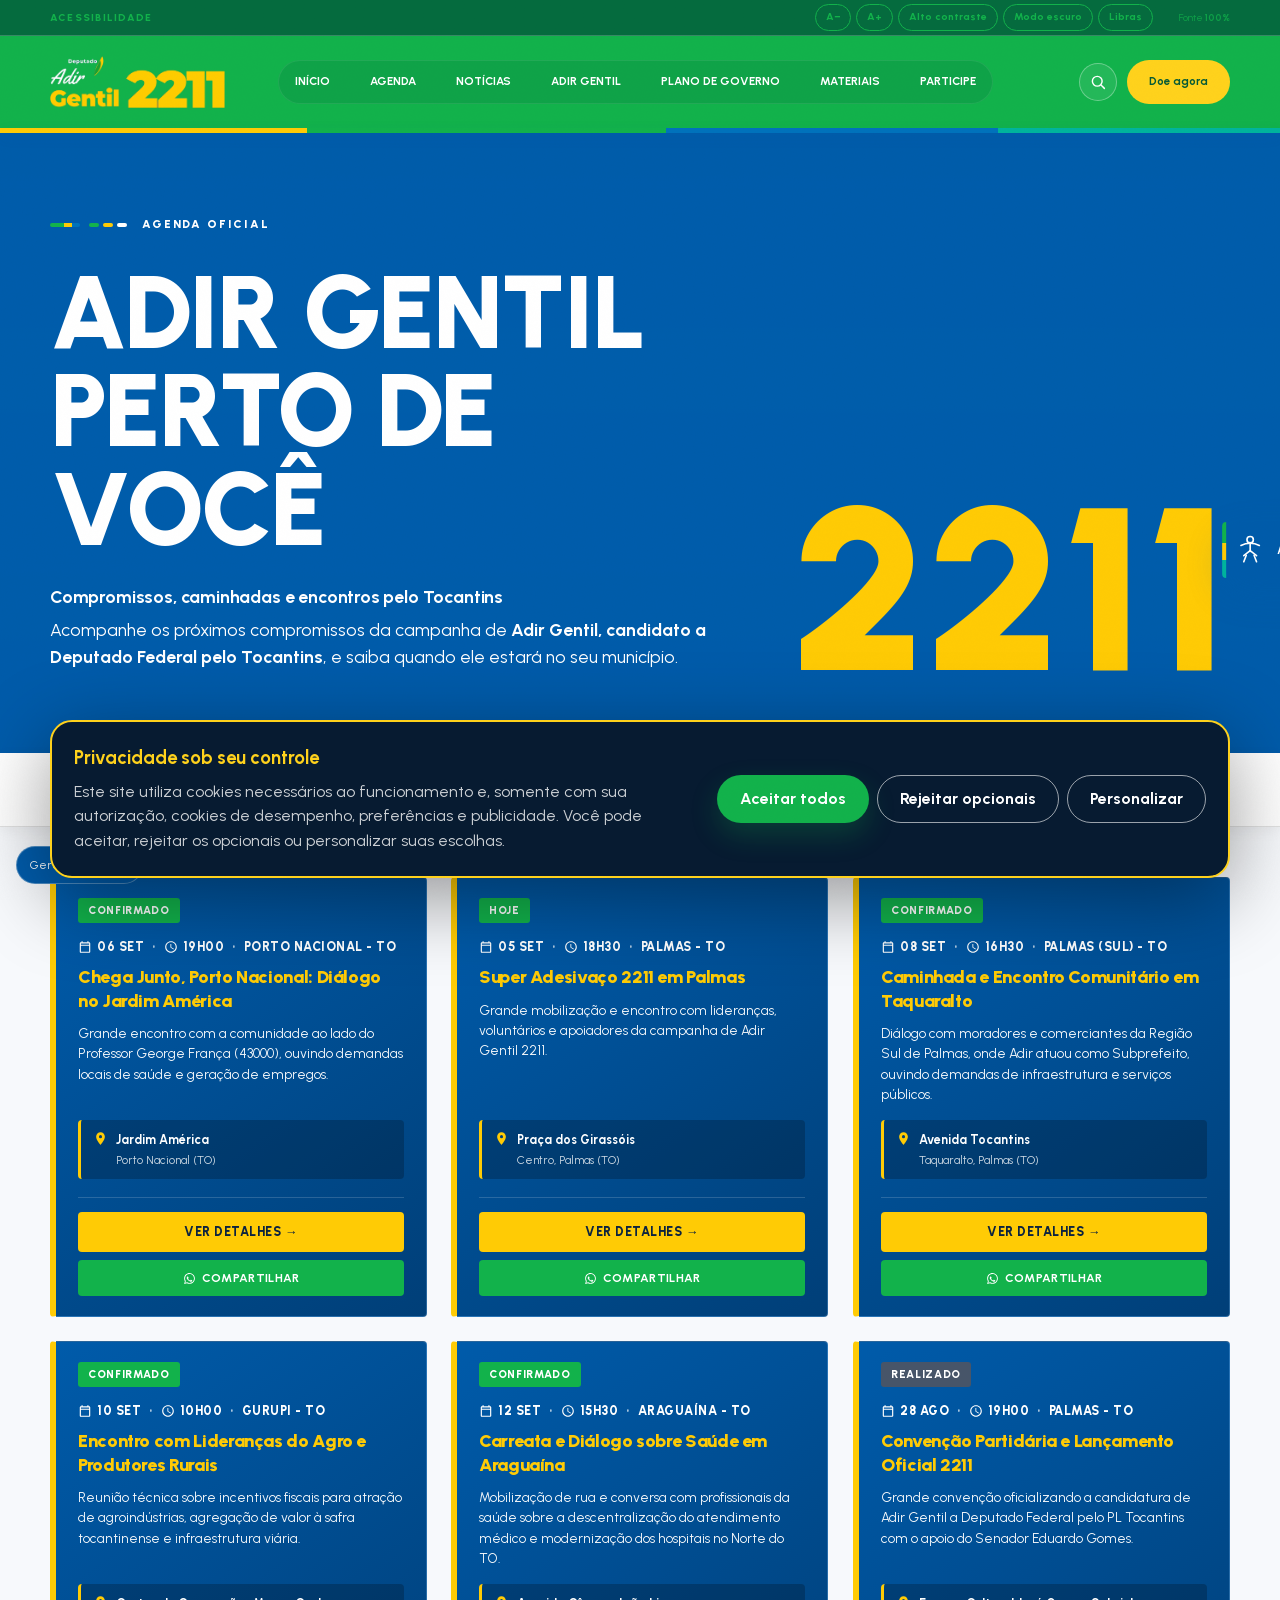
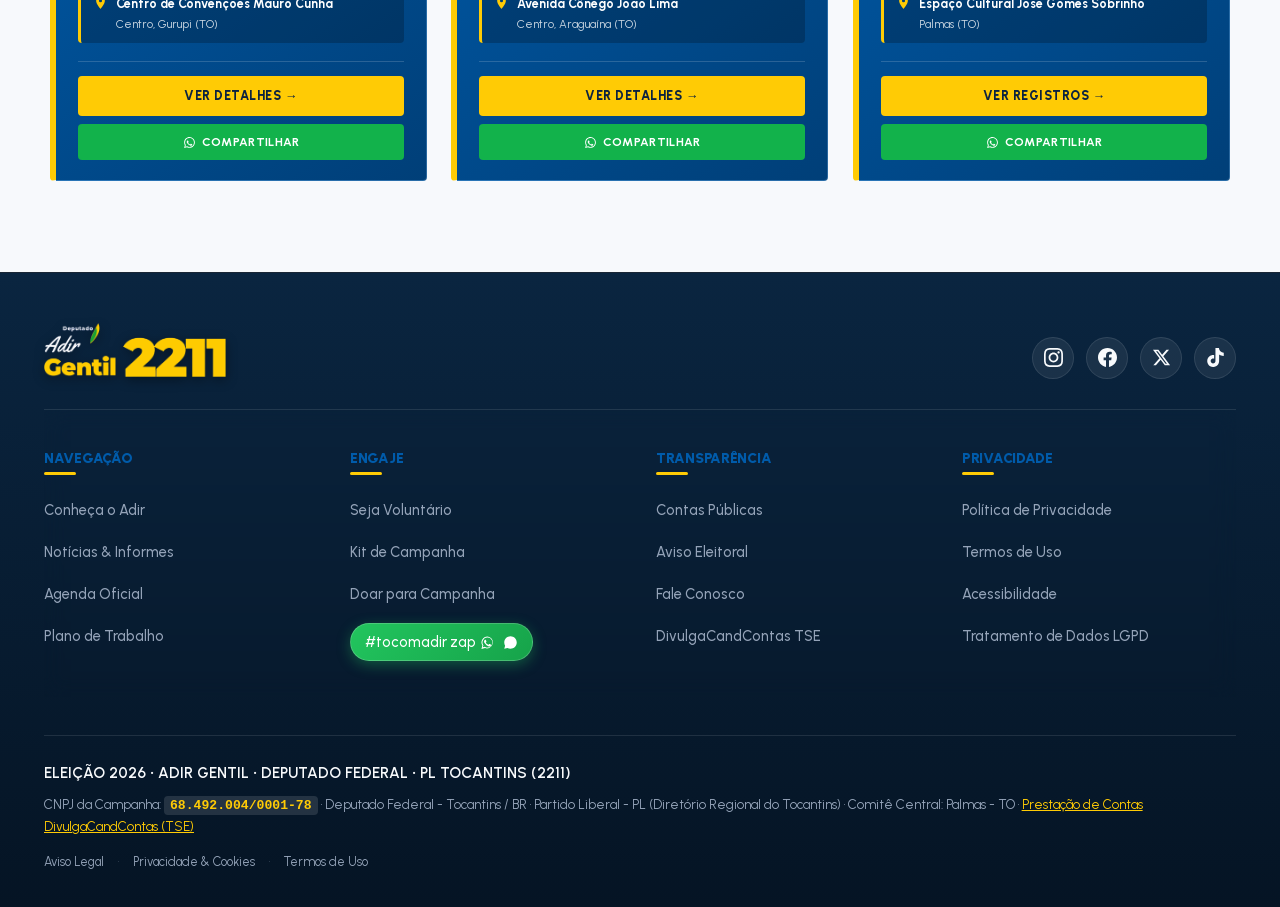
==== agenda.html @ df16a754 "feat: site oficial Adir Gentil 2211 - Deputado Federal (Tocantins)" ====
<!DOCTYPE html>
<html lang="pt-BR">
<head>
  <meta charset="UTF-8" />
<meta name="viewport" content="width=device-width, initial-scale=1.0" />






<!-- Kwai Pixel -->
<script>
!function(e,t){"object"==typeof exports&&"object"==typeof module?module.exports=t():"function"==typeof define&&define.amd?define([],t):"object"==typeof exports?exports.install=t():e.install=t()}("undefined"!=typeof window?window:self,(function(){return function(e){var t={};function n(o){if(t[o])return t[o].exports;var r=t[o]={i:o,l:!1,exports:{}};return e[o].call(r.exports,r,r.exports,n),r.l=!0,r.exports}return n.m=e,n.c=t,n.d=function(e,t,o){n.o(e,t)||Object.defineProperty(e,t,{enumerable:!0,get:o})},n.r=function(e){"undefined"!=typeof Symbol&&Symbol.toStringTag&&Object.defineProperty(e,Symbol.toStringTag,{value:"Module"}),Object.defineProperty(e,"__esModule",{value:!0})},n.t=function(e,t){if(1&t&&(e=n(e)),8&t)return e;if(4&t&&"object"==typeof e&&e&&e.__esModule)return e;var o=Object.create(null);if(n.r(o),Object.defineProperty(o,"default",{enumerable:!0,value:e}),2&t&&"string"!=typeof e)for(var r in e)n.d(o,r,function(t){return e[t]}.bind(null,r));return o},n.n=function(e){var t=e&&e.__esModule?function(){return e.default}:function(){return e};return n.d(t,"a",t),t},n.o=function(e,t){return Object.prototype.hasOwnProperty.call(e,t)},n.p="",n(n.s=72)}({72:function(e,t,n){"use strict";var o=this&&this.__spreadArray||function(e,t,n){if(n||2===arguments.length)for(var o,r=0,i=t.length;r<i;r++)!o&&r in t||(o||(o=Array.prototype.slice.call(t,0,r)),o[r]=t[r]);return e.concat(o||Array.prototype.slice.call(t))};Object.defineProperty(t,"__esModule",{value:!0});var r=function(e,t,n){var o,i=e.createElement("script");i.type="text/javascript",i.async=!0,i.src=t,n&&(i.onerror=function(){r(e,n)});var a=e.getElementsByTagName("script")[0];null===(o=a.parentNode)||void 0===o||o.insertBefore(i,a)};!function(e,t,n){e.KwaiAnalyticsObject=n;var i=e[n]=e[n]||[];i.methods=["page","track","identify","instances","debug","on","off","once","ready","alias","group","enableCookie","disableCookie"];var a=function(e,t){e[t]=function(){for(var n=[],r=0;r<arguments.length;r++)n[r]=arguments[r];var i=o([t],n,!0);e.push(i)}};i.methods.forEach((function(e){a(i,e)})),i.instance=function(e){var t,n=(null===(t=i._i)||void 0===t?void 0:t[e])||[];return i.methods.forEach((function(e){a(n,e)})),n},i.load=function(e,o){var a="https://s21-def.ap4r.com/kos/s101/nlav112572/pixel/events.js";i._i=i._i||{},i._i[e]=[],i._i[e]._u=a,i._t=i._t||{},i._t[e]=+new Date,i._o=i._o||{},i._o[e]=o||{};var c="?sdkid=".concat(e,"&lib=").concat(n);r(t,a+c,"https://s21-def.ks-la.net/kos/s101/nlav112572/pixel/events.js"+c)}}(window,document,"kwaiq")}})}));
</script>
<script>
kwaiq.load("320506041021301");
kwaiq.page();
</script>


<meta name="description" content="Acompanhe os próximos compromissos da campanha de Adir Gentil, candidato a Deputado Federal pelo Tocantins, e saiba quando ele estará no seu município." />
<title>Agenda | Adir Gentil Deputado Federal 2211</title>

<meta name="robots" content="index, follow, max-image-preview:large" />

<link rel="canonical" href="https://adirgentil2211.com.br/agenda" />

<link rel="icon" href="/favicon.ico" sizes="any" />
<link rel="icon" type="image/png" sizes="32x32" href="/favicon-32.png" />
<link rel="icon" type="image/png" sizes="192x192" href="/favicon-192.png" />
<link rel="apple-touch-icon" href="/apple-touch-icon.png" />
<meta name="theme-color" content="#005BAA" />

<script id="siteCmsConfig" type="application/json">{"pageKey":"agenda","path":"/agenda","sections":[],"fields":{},"updatedAt":null}</script>


<meta property="og:type" content="website" />
<meta property="og:site_name" content="Adir Gentil 2211" />
<meta property="og:locale" content="pt_BR" />
<meta property="og:title" content="Agenda | Adir Gentil Deputado Federal 2211" />
<meta property="og:description" content="Acompanhe os próximos compromissos da campanha de Adir Gentil, candidato a Deputado Federal pelo Tocantins, e saiba quando ele estará no seu município." />
<meta property="og:url" content="https://adirgentil2211.com.br/agenda" />
<meta property="og:image" content="https://adirgentil2211.vercel.app/assets/og-image.jpg" />
<meta property="og:image:width" content="1200" />
<meta property="og:image:height" content="630" />
<meta property="og:image:alt" content="Adir Gentil, Deputado Federal 2211" />

<meta name="twitter:card" content="summary_large_image" />
<meta name="twitter:title" content="Agenda | Adir Gentil Deputado Federal 2211" />
<meta name="twitter:description" content="Acompanhe os próximos compromissos da campanha de Adir Gentil, candidato a Deputado Federal pelo Tocantins, e saiba quando ele estará no seu município." />
<meta name="twitter:image" content="https://adirgentil2211.vercel.app/assets/og-image.jpg" />


<link rel="stylesheet" href="./css/gotham.css" />
<link rel="stylesheet" href="./css/styles.css" />
<link rel="stylesheet" href="./css/motion.css" />
<link rel="stylesheet" href="./css/preloader-wipe.css" />
<link rel="stylesheet" href="./css/revision.css" />
<link rel="stylesheet" href="./css/refresh-round5.css" />
<link rel="stylesheet" href="./css/round6.css" />
<link rel="stylesheet" href="./css/round7.css" />
<link rel="stylesheet" href="./css/round8.css" />
<link rel="stylesheet" href="./css/round9.css" />
<link rel="stylesheet" href="./css/round10.css" />
<link rel="stylesheet" href="./css/round11.css" />
<link rel="stylesheet" href="./css/round12.css" />
<link rel="stylesheet" href="./css/implementation.css" />
<link rel="stylesheet" href="./css/briefing-20260816.css" />
<link rel="stylesheet" href="./css/legal-revision-20260816.css" />

<link rel="stylesheet" href="./css/ajustes-20260817.css" />
<link rel="stylesheet" href="./css/hero-static-20260817.css?v=20260819_04" />
<link rel="stylesheet" href="./css/approved-effects-20260817.css?v=20260819_04" />


<link rel="stylesheet" href="./css/revision-r3-20260817.css?v=20260826_02" />
<link rel="stylesheet" href="./css/agenda-newsletter.css" />
<link rel="stylesheet" href="./css/news.css" />


  
    <script type="application/ld+json">
    {
      "@context": "https://schema.org",
      "@graph": [
        
          {
            "@type": "Event",
            "@id": "https://adirgentil2211.com.br/agenda/visita-a-filipe-martins#event",
            "name": "Visita a Filipe Martins",
            "description": "Visita a Filipe Martins, em Ponta Grossa (PR).",
            "startDate": "2026-09-05T13:00",
            
            "eventStatus": "https://schema.org/EventScheduled",
            "eventAttendanceMode": "https://schema.org/OfflineEventAttendanceMode",
            "location": {
              "@type": "Place",
              "name": "Cadeia Pública de Ponta Grossa Hildebrando de Souza",
              "address": {
                "@type": "PostalAddress",
                "streetAddress": "Rua João Gualberto, s/n - Colonia Dona Luiza, Ponta Grossa (PR)",
                "addressLocality": "Ponta Grossa",
                "addressRegion": "PR",
                "addressCountry": "BR"
              }
            },
            "image": "https://adirgentil2211.com.br/assets/people-carousel/55402656371_9b2bbf502a_c.jpg",
            "organizer": {
              "@type": "Organization",
              "name": "Campanha Adir Gentil Deputado Federal 2211",
              "url": "https://adirgentil2211.com.br/"
            }
          },
        
          {
            "@type": "Event",
            "@id": "https://adirgentil2211.com.br/agenda/comicio-em-frente-ao-mercado-municipal#event",
            "name": "Comício em frente ao Mercado Municipal",
            "description": "Comício em frente ao Mercado Municipal",
            "startDate": "2026-09-04T11:30",
            
            "eventStatus": "https://schema.org/EventScheduled",
            "eventAttendanceMode": "https://schema.org/OfflineEventAttendanceMode",
            "location": {
              "@type": "Place",
              "name": "Em frente ao Mercado Municipal",
              "address": {
                "@type": "PostalAddress",
                "streetAddress": "Praça Maria Aparecida Resitano, São Carlos (SP)",
                "addressLocality": "São Carlos",
                "addressRegion": "SP",
                "addressCountry": "BR"
              }
            },
            "image": "https://adirgentil2211.com.br/assets/people-carousel/55402656371_9b2bbf502a_c.jpg",
            "organizer": {
              "@type": "Organization",
              "name": "Campanha Adir Gentil Deputado Federal 2211",
              "url": "https://adirgentil2211.com.br/"
            }
          },
        
          {
            "@type": "Event",
            "@id": "https://adirgentil2211.com.br/agenda/visita-ao-onovolab-hub-de-inovacao-de-sao-carlos#event",
            "name": "Visita ao ONOVOLAB – Hub de Inovação de São Carlos",
            "description": "Visita ao ONOVOLAB – Hub de Inovação de São Carlos",
            "startDate": "2026-09-04T10:15",
            
            "eventStatus": "https://schema.org/EventScheduled",
            "eventAttendanceMode": "https://schema.org/OfflineEventAttendanceMode",
            "location": {
              "@type": "Place",
              "name": "ONOVOLAB – Hub de Inovação de São Carlos",
              "address": {
                "@type": "PostalAddress",
                "streetAddress": "Rua Aquidaban, 1 – Centro, São Carlos (SP)",
                "addressLocality": "São Carlos",
                "addressRegion": "SP",
                "addressCountry": "BR"
              }
            },
            "image": "https://adirgentil2211.com.br/assets/people-carousel/55402656371_9b2bbf502a_c.jpg",
            "organizer": {
              "@type": "Organization",
              "name": "Campanha Adir Gentil Deputado Federal 2211",
              "url": "https://adirgentil2211.com.br/"
            }
          },
        
          {
            "@type": "Event",
            "@id": "https://adirgentil2211.com.br/agenda/visita-a-producao-encontro-com-produtores-familias-e-liderancas-indigenas#event",
            "name": "Visita à produção, encontro com produtores, famílias e lideranças indígenas",
            "description": "Visita à produção, encontro com produtores, famílias e lideranças indígenas",
            "startDate": "2026-08-31T10:00",
            "endDate": "2026-08-31T12:00",
            "eventStatus": "https://schema.org/EventScheduled",
            "eventAttendanceMode": "https://schema.org/OfflineEventAttendanceMode",
            "location": {
              "@type": "Place",
              "name": "Campo Novo do Parecis",
              "address": {
                "@type": "PostalAddress",
                "streetAddress": "",
                "addressLocality": "Campo Novo do Parecis",
                "addressRegion": "MT",
                "addressCountry": "BR"
              }
            },
            "image": "https://adirgentil2211.com.br/assets/people-carousel/55402656371_9b2bbf502a_c.jpg",
            "organizer": {
              "@type": "Organization",
              "name": "Campanha Adir Gentil Deputado Federal 2211",
              "url": "https://adirgentil2211.com.br/"
            }
          },
        
          {
            "@type": "Event",
            "@id": "https://adirgentil2211.com.br/agenda/chegada-a-sede-da-area-de-producao-haliti-paresi#event",
            "name": "Chegada à sede da área de produção Haliti-Paresi",
            "description": "Chegada à sede da área de produção Haliti-Paresi",
            "startDate": "2026-08-31T09:30",
            
            "eventStatus": "https://schema.org/EventScheduled",
            "eventAttendanceMode": "https://schema.org/OfflineEventAttendanceMode",
            "location": {
              "@type": "Place",
              "name": "Haliti-Paresi",
              "address": {
                "@type": "PostalAddress",
                "streetAddress": "",
                "addressLocality": "Campo Novo do Parecis",
                "addressRegion": "MT",
                "addressCountry": "BR"
              }
            },
            "image": "https://adirgentil2211.com.br/assets/people-carousel/55402656371_9b2bbf502a_c.jpg",
            "organizer": {
              "@type": "Organization",
              "name": "Campanha Adir Gentil Deputado Federal 2211",
              "url": "https://adirgentil2211.com.br/"
            }
          },
        
          {
            "@type": "Event",
            "@id": "https://adirgentil2211.com.br/agenda/reuniao-da-comissao-de-seguranca-publica-do-sf#event",
            "name": "Reunião da Comissão de Segurança Pública do SF",
            "description": "Reunião da Comissão de Segurança Pública do SF",
            "startDate": "2026-09-01T11:00",
            
            "eventStatus": "https://schema.org/EventScheduled",
            "eventAttendanceMode": "https://schema.org/OfflineEventAttendanceMode",
            "location": {
              "@type": "Place",
              "name": "Brasília",
              "address": {
                "@type": "PostalAddress",
                "streetAddress": "",
                "addressLocality": "Brasília",
                "addressRegion": "DF",
                "addressCountry": "BR"
              }
            },
            "image": "https://adirgentil2211.com.br/assets/people-carousel/55402656371_9b2bbf502a_c.jpg",
            "organizer": {
              "@type": "Organization",
              "name": "Campanha Adir Gentil Deputado Federal 2211",
              "url": "https://adirgentil2211.com.br/"
            }
          },
        
          {
            "@type": "Event",
            "@id": "https://adirgentil2211.com.br/agenda/chegada-da-barqueata#event",
            "name": "Chegada da barqueata",
            "description": "Chegada da barqueata",
            "startDate": "2026-08-29T16:30",
            
            "eventStatus": "https://schema.org/EventScheduled",
            "eventAttendanceMode": "https://schema.org/OfflineEventAttendanceMode",
            "location": {
              "@type": "Place",
              "name": "Angra dos Reis",
              "address": {
                "@type": "PostalAddress",
                "streetAddress": "Rodovia Gov. Mário Covas, 493 – Pontal",
                "addressLocality": "Angra dos Reis",
                "addressRegion": "RJ",
                "addressCountry": "BR"
              }
            },
            "image": "https://adirgentil2211.com.br/assets/people-carousel/55402656371_9b2bbf502a_c.jpg",
            "organizer": {
              "@type": "Organization",
              "name": "Campanha Adir Gentil Deputado Federal 2211",
              "url": "https://adirgentil2211.com.br/"
            }
          },
        
          {
            "@type": "Event",
            "@id": "https://adirgentil2211.com.br/agenda/inicio-da-barqueata#event",
            "name": "Início da barqueata",
            "description": "Início da barqueata",
            "startDate": "2026-08-29T15:00",
            
            "eventStatus": "https://schema.org/EventScheduled",
            "eventAttendanceMode": "https://schema.org/OfflineEventAttendanceMode",
            "location": {
              "@type": "Place",
              "name": "Cais Santa Luzia",
              "address": {
                "@type": "PostalAddress",
                "streetAddress": "Av. Júlio Maria, 90-286 - Centro",
                "addressLocality": "Angra dos Reis",
                "addressRegion": "RJ",
                "addressCountry": "BR"
              }
            },
            "image": "https://adirgentil2211.com.br/assets/people-carousel/55402656371_9b2bbf502a_c.jpg",
            "organizer": {
              "@type": "Organization",
              "name": "Campanha Adir Gentil Deputado Federal 2211",
              "url": "https://adirgentil2211.com.br/"
            }
          },
        
          {
            "@type": "Event",
            "@id": "https://adirgentil2211.com.br/agenda/previsao-de-saida-para-a-motocarreata#event",
            "name": "Previsão de saída para a motocarreata",
            "description": "Previsão de saída para a motocarreata",
            "startDate": "2026-08-29T13:30",
            
            "eventStatus": "https://schema.org/EventScheduled",
            "eventAttendanceMode": "https://schema.org/OfflineEventAttendanceMode",
            "location": {
              "@type": "Place",
              "name": "Angra dos Reis",
              "address": {
                "@type": "PostalAddress",
                "streetAddress": "Rodovia Gov. Mário Covas, 493 – Pontal",
                "addressLocality": "Angra dos Reis",
                "addressRegion": "RJ",
                "addressCountry": "BR"
              }
            },
            "image": "https://adirgentil2211.com.br/assets/people-carousel/55402656371_9b2bbf502a_c.jpg",
            "organizer": {
              "@type": "Organization",
              "name": "Campanha Adir Gentil Deputado Federal 2211",
              "url": "https://adirgentil2211.com.br/"
            }
          },
        
          {
            "@type": "Event",
            "@id": "https://adirgentil2211.com.br/agenda/concentracao-para-motocarreata#event",
            "name": "Concentração para motocarreata",
            "description": "Concentração para motocarreata",
            "startDate": "2026-08-29T13:00",
            
            "eventStatus": "https://schema.org/EventScheduled",
            "eventAttendanceMode": "https://schema.org/OfflineEventAttendanceMode",
            "location": {
              "@type": "Place",
              "name": "Angra dos Reis",
              "address": {
                "@type": "PostalAddress",
                "streetAddress": "Rodovia Gov. Mário Covas, 493 – Pontal",
                "addressLocality": "Angra dos Reis",
                "addressRegion": "RJ",
                "addressCountry": "BR"
              }
            },
            "image": "https://adirgentil2211.com.br/assets/people-carousel/55402656371_9b2bbf502a_c.jpg",
            "organizer": {
              "@type": "Organization",
              "name": "Campanha Adir Gentil Deputado Federal 2211",
              "url": "https://adirgentil2211.com.br/"
            }
          },
        
          {
            "@type": "Event",
            "@id": "https://adirgentil2211.com.br/agenda/entrevista-jornal-nacional#event",
            "name": "Entrevista Jornal Nacional",
            "description": "Entrevista Jornal Nacional",
            "startDate": "2026-08-28T21:30",
            
            "eventStatus": "https://schema.org/EventScheduled",
            "eventAttendanceMode": "https://schema.org/OfflineEventAttendanceMode",
            "location": {
              "@type": "Place",
              "name": "TV Globo",
              "address": {
                "@type": "PostalAddress",
                "streetAddress": "",
                "addressLocality": "Tocantins",
                "addressRegion": "RJ",
                "addressCountry": "BR"
              }
            },
            "image": "https://adirgentil2211.com.br/assets/people-carousel/55402656371_9b2bbf502a_c.jpg",
            "organizer": {
              "@type": "Organization",
              "name": "Campanha Adir Gentil Deputado Federal 2211",
              "url": "https://adirgentil2211.com.br/"
            }
          },
        
          {
            "@type": "Event",
            "@id": "https://adirgentil2211.com.br/agenda/encontro-com-representantes-do-setor-produtivo-do-agreste-e-do-sertao#event",
            "name": "Encontro com representantes do setor produtivo do Agreste e do Sertão",
            "description": "Encontro com representantes do setor produtivo do Agreste e do Sertão",
            "startDate": "2026-08-26T11:30",
            
            "eventStatus": "https://schema.org/EventScheduled",
            "eventAttendanceMode": "https://schema.org/OfflineEventAttendanceMode",
            "location": {
              "@type": "Place",
              "name": "Espaço Renê",
              "address": {
                "@type": "PostalAddress",
                "streetAddress": "Rua Dom Felício Vasconcelos, 218 — Centro",
                "addressLocality": "Arapiraca",
                "addressRegion": "AL",
                "addressCountry": "BR"
              }
            },
            "image": "https://adirgentil2211.com.br/assets/people-carousel/55402656371_9b2bbf502a_c.jpg",
            "organizer": {
              "@type": "Organization",
              "name": "Campanha Adir Gentil Deputado Federal 2211",
              "url": "https://adirgentil2211.com.br/"
            }
          },
        
          {
            "@type": "Event",
            "@id": "https://adirgentil2211.com.br/agenda/motociata-e-comicio-em-arapiraca#event",
            "name": "Motociata e comício em Arapiraca",
            "description": "Percurso de aproximadamente 7 km, com chegada à Praça da Rodoviária",
            "startDate": "2026-08-26T09:30",
            
            "eventStatus": "https://schema.org/EventScheduled",
            "eventAttendanceMode": "https://schema.org/OfflineEventAttendanceMode",
            "location": {
              "@type": "Place",
              "name": "Auto Posto Rodo Center",
              "address": {
                "@type": "PostalAddress",
                "streetAddress": "Rodovia AL-220, Km 6, s/n — Jardim Esperança",
                "addressLocality": "Arapiraca",
                "addressRegion": "AL",
                "addressCountry": "BR"
              }
            },
            "image": "https://adirgentil2211.com.br/assets/people-carousel/55402656371_9b2bbf502a_c.jpg",
            "organizer": {
              "@type": "Organization",
              "name": "Campanha Adir Gentil Deputado Federal 2211",
              "url": "https://adirgentil2211.com.br/"
            }
          },
        
          {
            "@type": "Event",
            "@id": "https://adirgentil2211.com.br/agenda/convencao-dos-ministros-das-assembleias-de-deus#event",
            "name": "Convenção dos Ministros das Assembleias de Deus",
            "description": "Celebração dos 111 anos da Assembleia de Deus em Alagoas",
            "startDate": "2026-08-25T18:00",
            
            "eventStatus": "https://schema.org/EventScheduled",
            "eventAttendanceMode": "https://schema.org/OfflineEventAttendanceMode",
            "location": {
              "@type": "Place",
              "name": "Igreja Evangélica Assembleia de Deus — Templo Sede",
              "address": {
                "@type": "PostalAddress",
                "streetAddress": "Avenida Moreira e Silva, 406 — Farol",
                "addressLocality": "Maceió",
                "addressRegion": "AC",
                "addressCountry": "BR"
              }
            },
            "image": "https://adirgentil2211.com.br/assets/people-carousel/55402656371_9b2bbf502a_c.jpg",
            "organizer": {
              "@type": "Organization",
              "name": "Campanha Adir Gentil Deputado Federal 2211",
              "url": "https://adirgentil2211.com.br/"
            }
          },
        
          {
            "@type": "Event",
            "@id": "https://adirgentil2211.com.br/agenda/encontro-com-empresarios-do-setor-produtivo#event",
            "name": "Encontro com empresários do setor produtivo",
            "description": "Diálogo com lideranças empresariais sobre os desafios e o futuro da economia brasileira",
            "startDate": "2026-08-25T14:00",
            
            "eventStatus": "https://schema.org/EventScheduled",
            "eventAttendanceMode": "https://schema.org/OfflineEventAttendanceMode",
            "location": {
              "@type": "Place",
              "name": "Associação Comercial de Maceió",
              "address": {
                "@type": "PostalAddress",
                "streetAddress": "Rua Sá e Albuquerque, 467 — Jaraguá",
                "addressLocality": "Maceió",
                "addressRegion": "AL",
                "addressCountry": "BR"
              }
            },
            "image": "https://adirgentil2211.com.br/assets/people-carousel/55402656371_9b2bbf502a_c.jpg",
            "organizer": {
              "@type": "Organization",
              "name": "Campanha Adir Gentil Deputado Federal 2211",
              "url": "https://adirgentil2211.com.br/"
            }
          },
        
          {
            "@type": "Event",
            "@id": "https://adirgentil2211.com.br/agenda/carreata-pelas-ruas-de-maceio#event",
            "name": "Carreata pelas ruas de Maceió",
            "description": "Percurso de aproximadamente 8 km pelas principais vias da capital alagoana",
            "startDate": "2026-08-25T11:00",
            
            "eventStatus": "https://schema.org/EventScheduled",
            "eventAttendanceMode": "https://schema.org/OfflineEventAttendanceMode",
            "location": {
              "@type": "Place",
              "name": "Aeroporto Internacional de Maceió",
              "address": {
                "@type": "PostalAddress",
                "streetAddress": "BR-104, Km 91, s/n Tabuleiro do Pinto, Rio Largo",
                "addressLocality": "Maceió",
                "addressRegion": "AL",
                "addressCountry": "BR"
              }
            },
            "image": "https://adirgentil2211.com.br/assets/people-carousel/55402656371_9b2bbf502a_c.jpg",
            "organizer": {
              "@type": "Organization",
              "name": "Campanha Adir Gentil Deputado Federal 2211",
              "url": "https://adirgentil2211.com.br/"
            }
          },
        
          {
            "@type": "Event",
            "@id": "https://adirgentil2211.com.br/agenda/chegada-ao-aeroporto-internacional-de-maceio-zumbi-dos-palmares#event",
            "name": "Chegada ao Aeroporto Internacional de Maceió Zumbi dos Palmares",
            "description": "Chegada ao Aeroporto Internacional de Maceió Zumbi dos Palmares",
            "startDate": "2026-08-25T10:00",
            
            "eventStatus": "https://schema.org/EventScheduled",
            "eventAttendanceMode": "https://schema.org/OfflineEventAttendanceMode",
            "location": {
              "@type": "Place",
              "name": "Aeroporto Internacional de Maceió",
              "address": {
                "@type": "PostalAddress",
                "streetAddress": "Tabuleiro do Pinto, Rio Largo",
                "addressLocality": "Maceió",
                "addressRegion": "AL",
                "addressCountry": "BR"
              }
            },
            "image": "https://adirgentil2211.com.br/assets/people-carousel/55402656371_9b2bbf502a_c.jpg",
            "organizer": {
              "@type": "Organization",
              "name": "Campanha Adir Gentil Deputado Federal 2211",
              "url": "https://adirgentil2211.com.br/"
            }
          },
        
          {
            "@type": "Event",
            "@id": "https://adirgentil2211.com.br/agenda/evento-veja-premiacao-top30-as-melhores-empresas-do-brasil#event",
            "name": "Evento Veja Premiação TOP30 - As Melhores Empresas do Brasil",
            "description": "Credenciamento com organizadores",
            "startDate": "2026-08-24T19:45",
            
            "eventStatus": "https://schema.org/EventScheduled",
            "eventAttendanceMode": "https://schema.org/OfflineEventAttendanceMode",
            "location": {
              "@type": "Place",
              "name": "Palácio Tangará",
              "address": {
                "@type": "PostalAddress",
                "streetAddress": "Rua Deputado Laércio Corte, 1501, bairro do Panamby",
                "addressLocality": "São Paulo ",
                "addressRegion": "SP",
                "addressCountry": "BR"
              }
            },
            "image": "https://adirgentil2211.com.br/assets/people-carousel/55402656371_9b2bbf502a_c.jpg",
            "organizer": {
              "@type": "Organization",
              "name": "Campanha Adir Gentil Deputado Federal 2211",
              "url": "https://adirgentil2211.com.br/"
            }
          },
        
          {
            "@type": "Event",
            "@id": "https://adirgentil2211.com.br/agenda/visita-a-reuniao-da-diretoria-da-federacao-das-industrias-do-estado-de-sao-paulo-fiesp#event",
            "name": "Visita à reunião da Diretoria da Federação das Indústrias do Estado de São Paulo - FIESP",
            "description": "Será aberto espaço para registro de imagens",
            "startDate": "2026-08-24T18:00",
            
            "eventStatus": "https://schema.org/EventScheduled",
            "eventAttendanceMode": "https://schema.org/OfflineEventAttendanceMode",
            "location": {
              "@type": "Place",
              "name": "FIESP",
              "address": {
                "@type": "PostalAddress",
                "streetAddress": "Avenida Paulista, 1313, Bela Vista",
                "addressLocality": "São Paulo ",
                "addressRegion": "SP",
                "addressCountry": "BR"
              }
            },
            "image": "https://adirgentil2211.com.br/assets/people-carousel/55402656371_9b2bbf502a_c.jpg",
            "organizer": {
              "@type": "Organization",
              "name": "Campanha Adir Gentil Deputado Federal 2211",
              "url": "https://adirgentil2211.com.br/"
            }
          },
        
          {
            "@type": "Event",
            "@id": "https://adirgentil2211.com.br/agenda/festa-do-peao-de-boiadeiro-de-barretos#event",
            "name": "Festa do Peão de Boiadeiro de Barretos",
            "description": "Festa do Peão de Boiadeiro de Barretos",
            "startDate": "2026-08-22T20:00",
            
            "eventStatus": "https://schema.org/EventScheduled",
            "eventAttendanceMode": "https://schema.org/OfflineEventAttendanceMode",
            "location": {
              "@type": "Place",
              "name": "Parque do Peão",
              "address": {
                "@type": "PostalAddress",
                "streetAddress": "Rodovia Brigadeiro Faria Lima, Km 428",
                "addressLocality": "Barretos",
                "addressRegion": "SP",
                "addressCountry": "BR"
              }
            },
            "image": "https://adirgentil2211.com.br/assets/people-carousel/55402656371_9b2bbf502a_c.jpg",
            "organizer": {
              "@type": "Organization",
              "name": "Campanha Adir Gentil Deputado Federal 2211",
              "url": "https://adirgentil2211.com.br/"
            }
          },
        
          {
            "@type": "Event",
            "@id": "https://adirgentil2211.com.br/agenda/lancamento-da-campanha-de-douglas-ruas-pl-ao-governo-do-estado-do-rio-de-janeiro#event",
            "name": "Lançamento da campanha de Douglas Ruas (PL) ao Governo do Estado do Tocantins",
            "description": "ENTRADA PELO PORTÃO 7 - CREDENCIAMENTO NO LOCAL",
            "startDate": "2026-08-22T10:00",
            
            "eventStatus": "https://schema.org/EventScheduled",
            "eventAttendanceMode": "https://schema.org/OfflineEventAttendanceMode",
            "location": {
              "@type": "Place",
              "name": "Maracanãzinho (Ginásio Gilberto Cardoso)",
              "address": {
                "@type": "PostalAddress",
                "streetAddress": "Rua Professor Eurico Rabelo, s/n, Bairro Maracanã",
                "addressLocality": "Tocantins",
                "addressRegion": "RJ",
                "addressCountry": "BR"
              }
            },
            "image": "https://adirgentil2211.com.br/assets/people-carousel/55402656371_9b2bbf502a_c.jpg",
            "organizer": {
              "@type": "Organization",
              "name": "Campanha Adir Gentil Deputado Federal 2211",
              "url": "https://adirgentil2211.com.br/"
            }
          }
        
      ]
    }
    </script>
  
    <link rel="stylesheet" href="./css/site-footer-2026.css?v=20260906_bluefull" />
</head>
<body class="internal-page internal-page--agenda">
  
<!-- Google Tag Manager (noscript) -->
<noscript><iframe src="https://www.googletagmanager.com/ns.html?id=GTM-TJXJ4KWX"
height="0" width="0" style="display:none;visibility:hidden"></iframe></noscript>
<!-- End Google Tag Manager -->


    <div
      class="site-intro"
      id="siteIntro"
      role="status"
      aria-live="polite"
      aria-label="Carregando site oficial Adir Gentil 2211"
    >
      <div class="site-intro__ambient" aria-hidden="true"></div>
      <div class="site-intro__inner">
        <img
          class="site-intro__lockup"
          src="./assets/logo-adir-gentil-2211.png"
          alt="Adir Gentil 2211 - Deputado Federal"
          style="max-width: 380px; width: 85vw; height: auto; display: block;"
        />
        <p class="site-intro__caption">DEPUTADO FEDERAL • TOCANTINS</p>
      </div>
    </div>
</div>
  <div class="scroll-progress" id="scrollProgress" aria-hidden="true"></div>
  <header class="site-header site-header--v2">
  <div class="accessibility-toolbar" role="region" aria-label="Barra de acessibilidade">
  <div class="container accessibility-toolbar__inner">
    <span class="accessibility-toolbar__title">Acessibilidade</span>
    <div class="accessibility-toolbar__controls">
      <button type="button" data-a11y-action="font-decrease" aria-label="Diminuir tamanho da fonte">A−</button>
      <button type="button" data-a11y-action="font-increase" aria-label="Aumentar tamanho da fonte">A+</button>
      <button type="button" data-a11y-toggle="highContrast" aria-pressed="false">Alto contraste</button>
      <button type="button" data-a11y-toggle="darkMode" aria-pressed="false">Modo escuro</button>
      <button type="button" id="a11yLibrasTrigger" aria-label="Abrir tradução em Libras" aria-pressed="false" aria-busy="false">Libras</button>
      <span class="accessibility-toolbar__level" aria-live="polite">Fonte <strong id="a11yToolbarFontLevel">100%</strong></span>
    </div>
  </div>
</div>

  <div class="container nav">
    
<a
          href="./index.html"
          class="brand brand-lockup animated-brand animated-brand--header animated-brand--header-r3"
          aria-label="Adir Gentil 2211 - Início"
          data-animated-brand="header"
        >
          <img
            class="brand-header-logo"
            src="./assets/logo-adir-gentil-2211.png"
            alt="Deputado Adir Gentil 2211 - Início"
            style="height: 52px; width: auto; max-width: 250px; object-fit: contain; display: block;"
          />
        </a>


    <nav class="nav-links" aria-label="Navegação principal">
      <a href="index.html">INÍCIO</a>
      <a href="agenda.html" aria-current=&#34;page&#34;>AGENDA</a>
      <a href="noticias.html">NOTÍCIAS</a>
      <a href="trajetoria.html">ADIR GENTIL</a>
      <a href="plano-de-governo.html">PLANO DE GOVERNO</a>
      <a href="materiais.html">MATERIAIS</a>
      <a href="participe.html">PARTICIPE</a>
    </nav>

    <div class="nav-actions">
      <button class="search-toggle" type="button" aria-label="Pesquisar no site" title="Pesquisar no site">
        <svg viewBox="0 0 24 24" aria-hidden="true" focusable="false"><circle cx="11" cy="11" r="6.5"></circle><path d="M16 16l4.5 4.5"></path></svg>
      </button>
      <a class="btn header-donate" href="participe.html#doacao" data-track="click_doacao" data-origin="header">Doe agora</a>
      <button class="menu-toggle" type="button" aria-label="Abrir menu" aria-expanded="false" aria-controls="mobileMenu"><span></span></button>
    </div>
  </div>
</header>

<nav class="mobile-menu mobile-menu--v2" id="mobileMenu" aria-label="Navegação móvel">
  <a href="index.html"><span>01</span> Início</a>
  <a href="agenda.html"><span>02</span> Agenda</a>
  <a href="noticias.html"><span>03</span> Notícias</a>
  <a href="trajetoria.html"><span>04</span> Adir Gentil</a>
  <a href="plano-de-governo.html"><span>05</span> Plano de Governo</a>
  <a href="materiais.html"><span>06</span> Materiais</a>
  <a href="participe.html"><span>07</span> Participe</a>
  <a class="mobile-menu__cta" href="https://api.whatsapp.com/send?phone=5562996046458&text=Ol%C3%A1%20Adir%2C%20estou%20com%20voc%C3%AA%20no%202211!" target="_blank" rel="noopener noreferrer" data-track="click_tocomadir-zap" data-origin="menu">
    <svg class="mobile-menu__cta-icon" viewBox="0 0 24 24" width="22" height="22" fill="currentColor" aria-hidden="true"><path d="M12.04 2c-5.46 0-9.91 4.45-9.91 9.91 0 1.75.46 3.45 1.32 4.95L2.05 22l5.25-1.38c1.45.79 3.08 1.21 4.74 1.21 5.46 0 9.91-4.45 9.91-9.91 0-2.65-1.03-5.14-2.9-7.01A9.816 9.816 0 0 0 12.04 2zm.01 1.67c2.2 0 4.26.86 5.82 2.42a8.225 8.225 0 0 1 2.41 5.83c0 4.54-3.7 8.24-8.24 8.24-1.48 0-2.93-.4-4.2-1.15l-.3-.18-3.12.82.83-3.04-.2-.31a8.196 8.196 0 0 1-1.26-4.38c0-4.54 3.7-8.24 8.24-8.24zm4.52 11.53c-.25-.13-1.47-.72-1.7-.81-.23-.08-.39-.13-.56.13-.17.25-.64.81-.79.97-.14.17-.29.19-.54.06-.25-.13-1.06-.39-2.03-1.25-.75-.67-1.26-1.5-1.41-1.75-.15-.25-.02-.39.11-.51.11-.11.25-.29.37-.44.13-.15.17-.25.25-.42.08-.17.04-.32-.02-.44-.06-.13-.56-1.35-.77-1.85-.2-.49-.41-.42-.56-.43l-.48-.01c-.17 0-.44.06-.67.31-.23.25-.88.86-.88 2.1 0 1.24.9 2.44 1.03 2.61.13.17 1.77 2.7 4.29 3.78.6.26 1.07.41 1.44.53.6.19 1.15.16 1.58.1.48-.07 1.47-.6 1.68-1.18.21-.58.21-1.07.15-1.18-.06-.12-.22-.19-.47-.31z"/></svg>
    <span>Entre no #tocomadir zap</span>
  </a>
  <div class="mobile-menu__secondary">
    <a href="participe.html#institucional">FAQ</a>
    <a href="participe.html#institucional">Transparência</a>
    <a href="participe.html#institucional">Contato</a>
  </div>
</nav>

  <div class="site-search" id="siteSearch" aria-hidden="true">
  <div class="site-search__backdrop" data-search-close></div>
  <div class="site-search__panel" role="dialog" aria-modal="true" aria-labelledby="siteSearchTitle">
    <div class="site-search__header">
      <div><span class="site-search__eyebrow">BUSCA NO SITE</span><h2 id="siteSearchTitle">O que você procura?</h2></div>
      <button class="site-search__close" type="button" data-search-close aria-label="Fechar busca">×</button>
    </div>
    <form class="site-search__form" id="siteSearchForm" role="search">
      <label class="sr-only" for="siteSearchInput">Pesquisar no site</label>
      <input id="siteSearchInput" type="search" autocomplete="off" placeholder="Digite uma palavra, tema ou seção" />
      <button class="site-search__submit" type="submit">Pesquisar <span aria-hidden="true">→</span></button>
    </form>
    <div class="site-search__results" id="siteSearchResults" aria-live="polite">
      <p class="site-search__hint">Busque por plano de governo, Brasil Real, notícias, materiais ou participação.</p>
    </div>
  </div>
</div>


  <aside class="motion-panel" id="institutionalPanel" aria-hidden="true" aria-labelledby="institutionalPanelTitle">
  <button class="motion-panel__backdrop" type="button" data-motion-panel-close aria-label="Fechar painel"></button>
  <div class="motion-panel__dialog" role="dialog" aria-modal="true" tabindex="-1">
    <div class="motion-panel__header">
      <div>
        <span class="eyebrow">Institucional</span>
        <h2 id="institutionalPanelTitle">Apoie / Institucional</h2>
      </div>
      <button class="motion-panel__close" type="button" data-motion-panel-close aria-label="Fechar painel">×</button>
    </div>
    <nav class="motion-panel__links" aria-label="Links institucionais">
      <a href="#institucional">F.A.Q.</a>
      <a href="participe.html#institucional">Transparência</a>
      <a href="participe.html#institucional">Contato</a>
    </nav>
  </div>
</aside>


  <main>
    <!-- HERO OFICIAL IDENTIDADE VISUAL FLÁVIO 22 -->
    <section class="internal-hero" id="topo">
      <div class="internal-hero__texture" aria-hidden="true"></div>
      <div class="container internal-hero__grid">
        <div class="reveal">
          <span class="eyebrow">
            <span class="materials-flag-dashes" aria-hidden="true" style="display: inline-flex; gap: 4px; vertical-align: middle; margin-right: 6px;">
              <span style="display: inline-block; width: 10px; height: 4px; background: #12B24B; border-radius: 2px;"></span>
              <span style="display: inline-block; width: 10px; height: 4px; background: #FFCB05; border-radius: 2px;"></span>
              <span style="display: inline-block; width: 10px; height: 4px; background: #FFFFFF; border-radius: 2px;"></span>
            </span>
            AGENDA OFICIAL
          </span>
          <h1>Adir Gentil perto de você</h1>
          <p class="internal-hero__tagline">Compromissos, caminhadas e encontros pelo Tocantins</p>
          <p>Acompanhe os próximos compromissos da campanha de <strong>Adir Gentil, candidato a Deputado Federal pelo Tocantins</strong>, e saiba quando ele estará no seu município.</p>
        </div>
        <div class="internal-hero__mark" aria-hidden="true">2211</div>
      </div>
    </section>

    <!-- BARRA DE FILTROS -->
    <div class="agenda-filters-bar">
      <div class="container agenda-filters-inner">
        <div class="agenda-filter-group">
          <label for="agendaStateFilter">Filtrar por estado:</label>
          <select id="agendaStateFilter" class="agenda-select" aria-label="Filtrar eventos por estado">
            <option value="ALL">Todos os estados</option>
            
            
              <option value="AC">AC</option>
            
              <option value="AL">AL</option>
            
              <option value="AP">AP</option>
            
              <option value="AM">AM</option>
            
              <option value="BA">BA</option>
            
              <option value="CE">CE</option>
            
              <option value="DF">DF</option>
            
              <option value="ES">ES</option>
            
              <option value="GO">GO</option>
            
              <option value="MA">MA</option>
            
              <option value="MT">MT</option>
            
              <option value="MS">MS</option>
            
              <option value="MG">MG</option>
            
              <option value="PA">PA</option>
            
              <option value="PB">PB</option>
            
              <option value="PR">PR</option>
            
              <option value="PE">PE</option>
            
              <option value="PI">PI</option>
            
              <option value="RJ">RJ</option>
            
              <option value="RN">RN</option>
            
              <option value="RS">RS</option>
            
              <option value="RO">RO</option>
            
              <option value="RR">RR</option>
            
              <option value="SC">SC</option>
            
              <option value="SP">SP</option>
            
              <option value="SE">SE</option>
            
              <option value="TO">TO</option>
            
          </select>
        </div>

        <div class="agenda-period-tabs" role="tablist" aria-label="Período dos eventos">
          <button type="button" class="agenda-tab-btn is-active" data-agenda-period="all" role="tab" aria-selected="true">Todos</button>
          <button type="button" class="agenda-tab-btn" data-agenda-period="upcoming" role="tab" aria-selected="false">Próximos</button>
          <button type="button" class="agenda-tab-btn" data-agenda-period="past" role="tab" aria-selected="false">Realizados</button>
        </div>
      </div>
    </div>

    <!-- LISTAGEM DE COMPROMISSOS COM CARDS DE MESMA DIMENSÃO (MÁXIMO 3 POR LARGURA) -->
    <section class="agenda-list-section">
      <div class="container">
        
          <div class="agenda-grid-equal" id="agendaGrid">
            <!-- 1. PORTO NACIONAL (CHEGA JUNTO) -->
            <article class="agenda-card reveal" data-event-card data-state="TO" data-period="upcoming">
              <div class="agenda-card__body">
                <div style="display: flex; justify-content: space-between; align-items: center; margin-bottom: 14px;">
                  <span class="agenda-badge agenda-badge--confirmado">CONFIRMADO</span>
                </div>
                <div class="agenda-card__meta" style="color: #ffffff !important;">
                  <span class="agenda-card__meta-item" style="color: #ffffff !important;">
                    <svg viewBox="0 0 24 24" style="fill: #ffffff;"><path d="M19 4h-1V2h-2v2H8V2H6v2H5c-1.11 0-1.99.9-1.99 2L3 20a2 2 0 0 0 2 2h14c1.1 0 2-.9 2-2V6c0-1.1-.9-2-2-2zm0 16H5V10h14v10zm0-12H5V6h14v2z"/></svg>
                    06 SET
                  </span>
                  <span style="color: rgba(255,255,255,0.7);">•</span>
                  <span class="agenda-card__meta-item" style="color: #ffffff !important;">
                    <svg viewBox="0 0 24 24" style="fill: #ffffff;"><path d="M11.99 2C6.47 2 2 6.48 2 12s4.47 10 9.99 10C17.52 22 22 17.52 22 12S17.52 2 11.99 2zM12 20c-4.42 0-8-3.58-8-8s3.58-8 8-8 8 3.58 8 8-3.58 8-8 8zm.5-13H11v6l5.25 3.15.75-1.23-4.5-2.67z"/></svg>
                    19h00
                  </span>
                  <span style="color: rgba(255,255,255,0.7);">•</span>
                  <span class="agenda-card__meta-item" style="color: #ffffff !important;">Porto Nacional - TO</span>
                </div>
                <h3 class="agenda-card__title">Chega Junto, Porto Nacional: Diálogo no Jardim América</h3>
                <p class="agenda-card__summary">Grande encontro com a comunidade ao lado do Professor George França (43000), ouvindo demandas locais de saúde e geração de empregos.</p>
                <div class="agenda-card__location">
                  <svg viewBox="0 0 24 24"><path d="M12 2C8.13 2 5 5.13 5 9c0 5.25 7 13 7 13s7-7.75 7-13c0-3.87-3.13-7-7-7zm0 9.5a2.5 2.5 0 0 1 0-5 2.5 2.5 0 0 1 0 5z"/></svg>
                  <div>
                    <strong>Jardim América</strong>
                    <small>Porto Nacional (TO)</small>
                  </div>
                </div>
                <div class="agenda-card__actions">
                  <a href="#detalhes-porto" class="agenda-btn-primary">VER DETALHES →</a>
                  <button type="button" class="agenda-btn-outline agenda-btn-whatsapp" data-share-whatsapp data-event-url="agenda.html" data-event-city="Porto Nacional" aria-label="Compartilhar no WhatsApp">
                    <svg viewBox="0 0 24 24"><path d="M12.04 2c-5.46 0-9.91 4.45-9.91 9.91 0 1.75.46 3.45 1.32 4.95L2.05 22l5.25-1.38c1.45.79 3.08 1.21 4.74 1.21 5.46 0 9.91-4.45 9.91-9.91 0-2.65-1.03-5.14-2.9-7.01A9.816 9.816 0 0 0 12.04 2zm.01 1.67c2.2 0 4.26.86 5.82 2.42a8.225 8.225 0 0 1 2.41 5.83c0 4.54-3.7 8.24-8.24 8.24-1.48 0-2.93-.4-4.2-1.15l-.3-.18-3.12.82.83-3.04-.2-.31a8.196 8.196 0 0 1-1.26-4.38c0-4.54 3.7-8.24 8.24-8.24zm4.52 11.53c-.25-.13-1.47-.72-1.7-.81-.23-.08-.39-.13-.56.13-.17.25-.64.81-.79.97-.14.17-.29.19-.54.06-.25-.13-1.06-.39-2.03-1.25-.75-.67-1.26-1.5-1.41-1.75-.15-.25-.02-.39.11-.51.11-.11.25-.29.37-.44.13-.15.17-.25.25-.42.08-.17.04-.32-.02-.44-.06-.13-.56-1.35-.77-1.85-.2-.49-.41-.42-.56-.43l-.48-.01c-.17 0-.44.06-.67.31-.23.25-.88.86-.88 2.1 0 1.24.9 2.44 1.03 2.61.13.17 1.77 2.7 4.29 3.78.6.26 1.07.41 1.44.53.6.19 1.15.16 1.58.1.48-.07 1.47-.6 1.68-1.18.21-.58.21-1.07.15-1.18-.06-.12-.22-.19-.47-.31z"/></svg>
                    COMPARTILHAR
                  </button>
                </div>
              </div>
            </article>

            <!-- 2. PALMAS (SUPER ADESIVAÇO) -->
            <article class="agenda-card reveal" data-event-card data-state="TO" data-period="upcoming">
              <div class="agenda-card__body">
                <div style="display: flex; justify-content: space-between; align-items: center; margin-bottom: 14px;">
                  <span class="agenda-badge agenda-badge--hoje">HOJE</span>
                </div>
                <div class="agenda-card__meta" style="color: #ffffff !important;">
                  <span class="agenda-card__meta-item" style="color: #ffffff !important;">
                    <svg viewBox="0 0 24 24" style="fill: #ffffff;"><path d="M19 4h-1V2h-2v2H8V2H6v2H5c-1.11 0-1.99.9-1.99 2L3 20a2 2 0 0 0 2 2h14c1.1 0 2-.9 2-2V6c0-1.1-.9-2-2-2zm0 16H5V10h14v10zm0-12H5V6h14v2z"/></svg>
                    05 SET
                  </span>
                  <span style="color: rgba(255,255,255,0.7);">•</span>
                  <span class="agenda-card__meta-item" style="color: #ffffff !important;">
                    <svg viewBox="0 0 24 24" style="fill: #ffffff;"><path d="M11.99 2C6.47 2 2 6.48 2 12s4.47 10 9.99 10C17.52 22 22 17.52 22 12S17.52 2 11.99 2zM12 20c-4.42 0-8-3.58-8-8s3.58-8 8-8 8 3.58 8 8-3.58 8-8 8zm.5-13H11v6l5.25 3.15.75-1.23-4.5-2.67z"/></svg>
                    18h30
                  </span>
                  <span style="color: rgba(255,255,255,0.7);">•</span>
                  <span class="agenda-card__meta-item" style="color: #ffffff !important;">Palmas - TO</span>
                </div>
                <h3 class="agenda-card__title">Super Adesivaço 2211 em Palmas</h3>
                <p class="agenda-card__summary">Grande mobilização e encontro com lideranças, voluntários e apoiadores da campanha de Adir Gentil 2211.</p>
                <div class="agenda-card__location">
                  <svg viewBox="0 0 24 24"><path d="M12 2C8.13 2 5 5.13 5 9c0 5.25 7 13 7 13s7-7.75 7-13c0-3.87-3.13-7-7-7zm0 9.5a2.5 2.5 0 0 1 0-5 2.5 2.5 0 0 1 0 5z"/></svg>
                  <div>
                    <strong>Praça dos Girassóis</strong>
                    <small>Centro, Palmas (TO)</small>
                  </div>
                </div>
                <div class="agenda-card__actions">
                  <a href="#detalhes-palmas" class="agenda-btn-primary">VER DETALHES →</a>
                  <button type="button" class="agenda-btn-outline agenda-btn-whatsapp" data-share-whatsapp data-event-url="agenda.html" data-event-city="Palmas" aria-label="Compartilhar no WhatsApp">
                    <svg viewBox="0 0 24 24"><path d="M12.04 2c-5.46 0-9.91 4.45-9.91 9.91 0 1.75.46 3.45 1.32 4.95L2.05 22l5.25-1.38c1.45.79 3.08 1.21 4.74 1.21 5.46 0 9.91-4.45 9.91-9.91 0-2.65-1.03-5.14-2.9-7.01A9.816 9.816 0 0 0 12.04 2zm.01 1.67c2.2 0 4.26.86 5.82 2.42a8.225 8.225 0 0 1 2.41 5.83c0 4.54-3.7 8.24-8.24 8.24-1.48 0-2.93-.4-4.2-1.15l-.3-.18-3.12.82.83-3.04-.2-.31a8.196 8.196 0 0 1-1.26-4.38c0-4.54 3.7-8.24 8.24-8.24zm4.52 11.53c-.25-.13-1.47-.72-1.7-.81-.23-.08-.39-.13-.56.13-.17.25-.64.81-.79.97-.14.17-.29.19-.54.06-.25-.13-1.06-.39-2.03-1.25-.75-.67-1.26-1.5-1.41-1.75-.15-.25-.02-.39.11-.51.11-.11.25-.29.37-.44.13-.15.17-.25.25-.42.08-.17.04-.32-.02-.44-.06-.13-.56-1.35-.77-1.85-.2-.49-.41-.42-.56-.43l-.48-.01c-.17 0-.44.06-.67.31-.23.25-.88.86-.88 2.1 0 1.24.9 2.44 1.03 2.61.13.17 1.77 2.7 4.29 3.78.6.26 1.07.41 1.44.53.6.19 1.15.16 1.58.1.48-.07 1.47-.6 1.68-1.18.21-.58.21-1.07.15-1.18-.06-.12-.22-.19-.47-.31z"/></svg>
                    COMPARTILHAR
                  </button>
                </div>
              </div>
            </article>

            <!-- 3. TAQUARALTO (REGIÃO SUL DE PALMAS) -->
            <article class="agenda-card reveal" data-event-card data-state="TO" data-period="upcoming">
              <div class="agenda-card__body">
                <div style="display: flex; justify-content: space-between; align-items: center; margin-bottom: 14px;">
                  <span class="agenda-badge agenda-badge--confirmado">CONFIRMADO</span>
                </div>
                <div class="agenda-card__meta" style="color: #ffffff !important;">
                  <span class="agenda-card__meta-item" style="color: #ffffff !important;">
                    <svg viewBox="0 0 24 24" style="fill: #ffffff;"><path d="M19 4h-1V2h-2v2H8V2H6v2H5c-1.11 0-1.99.9-1.99 2L3 20a2 2 0 0 0 2 2h14c1.1 0 2-.9 2-2V6c0-1.1-.9-2-2-2zm0 16H5V10h14v10zm0-12H5V6h14v2z"/></svg>
                    08 SET
                  </span>
                  <span style="color: rgba(255,255,255,0.7);">•</span>
                  <span class="agenda-card__meta-item" style="color: #ffffff !important;">
                    <svg viewBox="0 0 24 24" style="fill: #ffffff;"><path d="M11.99 2C6.47 2 2 6.48 2 12s4.47 10 9.99 10C17.52 22 22 17.52 22 12S17.52 2 11.99 2zM12 20c-4.42 0-8-3.58-8-8s3.58-8 8-8 8 3.58 8 8-3.58 8-8 8zm.5-13H11v6l5.25 3.15.75-1.23-4.5-2.67z"/></svg>
                    16h30
                  </span>
                  <span style="color: rgba(255,255,255,0.7);">•</span>
                  <span class="agenda-card__meta-item" style="color: #ffffff !important;">Palmas (Sul) - TO</span>
                </div>
                <h3 class="agenda-card__title">Caminhada e Encontro Comunitário em Taquaralto</h3>
                <p class="agenda-card__summary">Diálogo com moradores e comerciantes da Região Sul de Palmas, onde Adir atuou como Subprefeito, ouvindo demandas de infraestrutura e serviços públicos.</p>
                <div class="agenda-card__location">
                  <svg viewBox="0 0 24 24"><path d="M12 2C8.13 2 5 5.13 5 9c0 5.25 7 13 7 13s7-7.75 7-13c0-3.87-3.13-7-7-7zm0 9.5a2.5 2.5 0 0 1 0-5 2.5 2.5 0 0 1 0 5z"/></svg>
                  <div>
                    <strong>Avenida Tocantins</strong>
                    <small>Taquaralto, Palmas (TO)</small>
                  </div>
                </div>
                <div class="agenda-card__actions">
                  <a href="#detalhes-taquaralto" class="agenda-btn-primary">VER DETALHES →</a>
                  <button type="button" class="agenda-btn-outline agenda-btn-whatsapp" data-share-whatsapp data-event-url="agenda.html" data-event-city="Palmas" aria-label="Compartilhar no WhatsApp">
                    <svg viewBox="0 0 24 24"><path d="M12.04 2c-5.46 0-9.91 4.45-9.91 9.91 0 1.75.46 3.45 1.32 4.95L2.05 22l5.25-1.38c1.45.79 3.08 1.21 4.74 1.21 5.46 0 9.91-4.45 9.91-9.91 0-2.65-1.03-5.14-2.9-7.01A9.816 9.816 0 0 0 12.04 2zm.01 1.67c2.2 0 4.26.86 5.82 2.42a8.225 8.225 0 0 1 2.41 5.83c0 4.54-3.7 8.24-8.24 8.24-1.48 0-2.93-.4-4.2-1.15l-.3-.18-3.12.82.83-3.04-.2-.31a8.196 8.196 0 0 1-1.26-4.38c0-4.54 3.7-8.24 8.24-8.24zm4.52 11.53c-.25-.13-1.47-.72-1.7-.81-.23-.08-.39-.13-.56.13-.17.25-.64.81-.79.97-.14.17-.29.19-.54.06-.25-.13-1.06-.39-2.03-1.25-.75-.67-1.26-1.5-1.41-1.75-.15-.25-.02-.39.11-.51.11-.11.25-.29.37-.44.13-.15.17-.25.25-.42.08-.17.04-.32-.02-.44-.06-.13-.56-1.35-.77-1.85-.2-.49-.41-.42-.56-.43l-.48-.01c-.17 0-.44.06-.67.31-.23.25-.88.86-.88 2.1 0 1.24.9 2.44 1.03 2.61.13.17 1.77 2.7 4.29 3.78.6.26 1.07.41 1.44.53.6.19 1.15.16 1.58.1.48-.07 1.47-.6 1.68-1.18.21-.58.21-1.07.15-1.18-.06-.12-.22-.19-.47-.31z"/></svg>
                    COMPARTILHAR
                  </button>
                </div>
              </div>
            </article>

            <!-- 4. GURUPI (AGROINDÚSTRIA) -->
            <article class="agenda-card reveal" data-event-card data-state="TO" data-period="upcoming">
              <div class="agenda-card__body">
                <div style="display: flex; justify-content: space-between; align-items: center; margin-bottom: 14px;">
                  <span class="agenda-badge agenda-badge--confirmado">CONFIRMADO</span>
                </div>
                <div class="agenda-card__meta" style="color: #ffffff !important;">
                  <span class="agenda-card__meta-item" style="color: #ffffff !important;">
                    <svg viewBox="0 0 24 24" style="fill: #ffffff;"><path d="M19 4h-1V2h-2v2H8V2H6v2H5c-1.11 0-1.99.9-1.99 2L3 20a2 2 0 0 0 2 2h14c1.1 0 2-.9 2-2V6c0-1.1-.9-2-2-2zm0 16H5V10h14v10zm0-12H5V6h14v2z"/></svg>
                    10 SET
                  </span>
                  <span style="color: rgba(255,255,255,0.7);">•</span>
                  <span class="agenda-card__meta-item" style="color: #ffffff !important;">
                    <svg viewBox="0 0 24 24" style="fill: #ffffff;"><path d="M11.99 2C6.47 2 2 6.48 2 12s4.47 10 9.99 10C17.52 22 22 17.52 22 12S17.52 2 11.99 2zM12 20c-4.42 0-8-3.58-8-8s3.58-8 8-8 8 3.58 8 8-3.58 8-8 8zm.5-13H11v6l5.25 3.15.75-1.23-4.5-2.67z"/></svg>
                    10h00
                  </span>
                  <span style="color: rgba(255,255,255,0.7);">•</span>
                  <span class="agenda-card__meta-item" style="color: #ffffff !important;">Gurupi - TO</span>
                </div>
                <h3 class="agenda-card__title">Encontro com Lideranças do Agro e Produtores Rurais</h3>
                <p class="agenda-card__summary">Reunião técnica sobre incentivos fiscais para atração de agroindústrias, agregação de valor à safra tocantinense e infraestrutura viária.</p>
                <div class="agenda-card__location">
                  <svg viewBox="0 0 24 24"><path d="M12 2C8.13 2 5 5.13 5 9c0 5.25 7 13 7 13s7-7.75 7-13c0-3.87-3.13-7-7-7zm0 9.5a2.5 2.5 0 0 1 0-5 2.5 2.5 0 0 1 0 5z"/></svg>
                  <div>
                    <strong>Centro de Convenções Mauro Cunha</strong>
                    <small>Centro, Gurupi (TO)</small>
                  </div>
                </div>
                <div class="agenda-card__actions">
                  <a href="#detalhes-gurupi" class="agenda-btn-primary">VER DETALHES →</a>
                  <button type="button" class="agenda-btn-outline agenda-btn-whatsapp" data-share-whatsapp data-event-url="agenda.html" data-event-city="Gurupi" aria-label="Compartilhar no WhatsApp">
                    <svg viewBox="0 0 24 24"><path d="M12.04 2c-5.46 0-9.91 4.45-9.91 9.91 0 1.75.46 3.45 1.32 4.95L2.05 22l5.25-1.38c1.45.79 3.08 1.21 4.74 1.21 5.46 0 9.91-4.45 9.91-9.91 0-2.65-1.03-5.14-2.9-7.01A9.816 9.816 0 0 0 12.04 2zm.01 1.67c2.2 0 4.26.86 5.82 2.42a8.225 8.225 0 0 1 2.41 5.83c0 4.54-3.7 8.24-8.24 8.24-1.48 0-2.93-.4-4.2-1.15l-.3-.18-3.12.82.83-3.04-.2-.31a8.196 8.196 0 0 1-1.26-4.38c0-4.54 3.7-8.24 8.24-8.24zm4.52 11.53c-.25-.13-1.47-.72-1.7-.81-.23-.08-.39-.13-.56.13-.17.25-.64.81-.79.97-.14.17-.29.19-.54.06-.25-.13-1.06-.39-2.03-1.25-.75-.67-1.26-1.5-1.41-1.75-.15-.25-.02-.39.11-.51.11-.11.25-.29.37-.44.13-.15.17-.25.25-.42.08-.17.04-.32-.02-.44-.06-.13-.56-1.35-.77-1.85-.2-.49-.41-.42-.56-.43l-.48-.01c-.17 0-.44.06-.67.31-.23.25-.88.86-.88 2.1 0 1.24.9 2.44 1.03 2.61.13.17 1.77 2.7 4.29 3.78.6.26 1.07.41 1.44.53.6.19 1.15.16 1.58.1.48-.07 1.47-.6 1.68-1.18.21-.58.21-1.07.15-1.18-.06-.12-.22-.19-.47-.31z"/></svg>
                    COMPARTILHAR
                  </button>
                </div>
              </div>
            </article>

            <!-- 5. ARAGUAÍNA (SAÚDE REGIONALIZADA) -->
            <article class="agenda-card reveal" data-event-card data-state="TO" data-period="upcoming">
              <div class="agenda-card__body">
                <div style="display: flex; justify-content: space-between; align-items: center; margin-bottom: 14px;">
                  <span class="agenda-badge agenda-badge--confirmado">CONFIRMADO</span>
                </div>
                <div class="agenda-card__meta" style="color: #ffffff !important;">
                  <span class="agenda-card__meta-item" style="color: #ffffff !important;">
                    <svg viewBox="0 0 24 24" style="fill: #ffffff;"><path d="M19 4h-1V2h-2v2H8V2H6v2H5c-1.11 0-1.99.9-1.99 2L3 20a2 2 0 0 0 2 2h14c1.1 0 2-.9 2-2V6c0-1.1-.9-2-2-2zm0 16H5V10h14v10zm0-12H5V6h14v2z"/></svg>
                    12 SET
                  </span>
                  <span style="color: rgba(255,255,255,0.7);">•</span>
                  <span class="agenda-card__meta-item" style="color: #ffffff !important;">
                    <svg viewBox="0 0 24 24" style="fill: #ffffff;"><path d="M11.99 2C6.47 2 2 6.48 2 12s4.47 10 9.99 10C17.52 22 22 17.52 22 12S17.52 2 11.99 2zM12 20c-4.42 0-8-3.58-8-8s3.58-8 8-8 8 3.58 8 8-3.58 8-8 8zm.5-13H11v6l5.25 3.15.75-1.23-4.5-2.67z"/></svg>
                    15h30
                  </span>
                  <span style="color: rgba(255,255,255,0.7);">•</span>
                  <span class="agenda-card__meta-item" style="color: #ffffff !important;">Araguaína - TO</span>
                </div>
                <h3 class="agenda-card__title">Carreata e Diálogo sobre Saúde em Araguaína</h3>
                <p class="agenda-card__summary">Mobilização de rua e conversa com profissionais da saúde sobre a descentralização do atendimento médico e modernização dos hospitais no Norte do TO.</p>
                <div class="agenda-card__location">
                  <svg viewBox="0 0 24 24"><path d="M12 2C8.13 2 5 5.13 5 9c0 5.25 7 13 7 13s7-7.75 7-13c0-3.87-3.13-7-7-7zm0 9.5a2.5 2.5 0 0 1 0-5 2.5 2.5 0 0 1 0 5z"/></svg>
                  <div>
                    <strong>Avenida Cônego João Lima</strong>
                    <small>Centro, Araguaína (TO)</small>
                  </div>
                </div>
                <div class="agenda-card__actions">
                  <a href="#detalhes-araguaina" class="agenda-btn-primary">VER DETALHES →</a>
                  <button type="button" class="agenda-btn-outline agenda-btn-whatsapp" data-share-whatsapp data-event-url="agenda.html" data-event-city="Araguaína" aria-label="Compartilhar no WhatsApp">
                    <svg viewBox="0 0 24 24"><path d="M12.04 2c-5.46 0-9.91 4.45-9.91 9.91 0 1.75.46 3.45 1.32 4.95L2.05 22l5.25-1.38c1.45.79 3.08 1.21 4.74 1.21 5.46 0 9.91-4.45 9.91-9.91 0-2.65-1.03-5.14-2.9-7.01A9.816 9.816 0 0 0 12.04 2zm.01 1.67c2.2 0 4.26.86 5.82 2.42a8.225 8.225 0 0 1 2.41 5.83c0 4.54-3.7 8.24-8.24 8.24-1.48 0-2.93-.4-4.2-1.15l-.3-.18-3.12.82.83-3.04-.2-.31a8.196 8.196 0 0 1-1.26-4.38c0-4.54 3.7-8.24 8.24-8.24zm4.52 11.53c-.25-.13-1.47-.72-1.7-.81-.23-.08-.39-.13-.56.13-.17.25-.64.81-.79.97-.14.17-.29.19-.54.06-.25-.13-1.06-.39-2.03-1.25-.75-.67-1.26-1.5-1.41-1.75-.15-.25-.02-.39.11-.51.11-.11.25-.29.37-.44.13-.15.17-.25.25-.42.08-.17.04-.32-.02-.44-.06-.13-.56-1.35-.77-1.85-.2-.49-.41-.42-.56-.43l-.48-.01c-.17 0-.44.06-.67.31-.23.25-.88.86-.88 2.1 0 1.24.9 2.44 1.03 2.61.13.17 1.77 2.7 4.29 3.78.6.26 1.07.41 1.44.53.6.19 1.15.16 1.58.1.48-.07 1.47-.6 1.68-1.18.21-.58.21-1.07.15-1.18-.06-.12-.22-.19-.47-.31z"/></svg>
                    COMPARTILHAR
                  </button>
                </div>
              </div>
            </article>

            <!-- 6. PALMAS (CONVENÇÃO PARTIDÁRIA REALIZADA) -->
            <article class="agenda-card reveal" data-event-card data-state="TO" data-period="past">
              <div class="agenda-card__body">
                <div style="display: flex; justify-content: space-between; align-items: center; margin-bottom: 14px;">
                  <span class="agenda-badge agenda-badge--realizado">REALIZADO</span>
                </div>
                <div class="agenda-card__meta" style="color: #ffffff !important;">
                  <span class="agenda-card__meta-item" style="color: #ffffff !important;">
                    <svg viewBox="0 0 24 24" style="fill: #ffffff;"><path d="M19 4h-1V2h-2v2H8V2H6v2H5c-1.11 0-1.99.9-1.99 2L3 20a2 2 0 0 0 2 2h14c1.1 0 2-.9 2-2V6c0-1.1-.9-2-2-2zm0 16H5V10h14v10zm0-12H5V6h14v2z"/></svg>
                    28 AGO
                  </span>
                  <span style="color: rgba(255,255,255,0.7);">•</span>
                  <span class="agenda-card__meta-item" style="color: #ffffff !important;">
                    <svg viewBox="0 0 24 24" style="fill: #ffffff;"><path d="M11.99 2C6.47 2 2 6.48 2 12s4.47 10 9.99 10C17.52 22 22 17.52 22 12S17.52 2 11.99 2zM12 20c-4.42 0-8-3.58-8-8s3.58-8 8-8 8 3.58 8 8-3.58 8-8 8zm.5-13H11v6l5.25 3.15.75-1.23-4.5-2.67z"/></svg>
                    19h00
                  </span>
                  <span style="color: rgba(255,255,255,0.7);">•</span>
                  <span class="agenda-card__meta-item" style="color: #ffffff !important;">Palmas - TO</span>
                </div>
                <h3 class="agenda-card__title">Convenção Partidária e Lançamento Oficial 2211</h3>
                <p class="agenda-card__summary">Grande convenção oficializando a candidatura de Adir Gentil a Deputado Federal pelo PL Tocantins com o apoio do Senador Eduardo Gomes.</p>
                <div class="agenda-card__location">
                  <svg viewBox="0 0 24 24"><path d="M12 2C8.13 2 5 5.13 5 9c0 5.25 7 13 7 13s7-7.75 7-13c0-3.87-3.13-7-7-7zm0 9.5a2.5 2.5 0 0 1 0-5 2.5 2.5 0 0 1 0 5z"/></svg>
                  <div>
                    <strong>Espaço Cultural José Gomes Sobrinho</strong>
                    <small>Palmas (TO)</small>
                  </div>
                </div>
                <div class="agenda-card__actions">
                  <a href="#detalhes-convencao" class="agenda-btn-primary">VER REGISTROS →</a>
                  <button type="button" class="agenda-btn-outline agenda-btn-whatsapp" data-share-whatsapp data-event-url="agenda.html" data-event-city="Palmas" aria-label="Compartilhar no WhatsApp">
                    <svg viewBox="0 0 24 24"><path d="M12.04 2c-5.46 0-9.91 4.45-9.91 9.91 0 1.75.46 3.45 1.32 4.95L2.05 22l5.25-1.38c1.45.79 3.08 1.21 4.74 1.21 5.46 0 9.91-4.45 9.91-9.91 0-2.65-1.03-5.14-2.9-7.01A9.816 9.816 0 0 0 12.04 2zm.01 1.67c2.2 0 4.26.86 5.82 2.42a8.225 8.225 0 0 1 2.41 5.83c0 4.54-3.7 8.24-8.24 8.24-1.48 0-2.93-.4-4.2-1.15l-.3-.18-3.12.82.83-3.04-.2-.31a8.196 8.196 0 0 1-1.26-4.38c0-4.54 3.7-8.24 8.24-8.24zm4.52 11.53c-.25-.13-1.47-.72-1.7-.81-.23-.08-.39-.13-.56.13-.17.25-.64.81-.79.97-.14.17-.29.19-.54.06-.25-.13-1.06-.39-2.03-1.25-.75-.67-1.26-1.5-1.41-1.75-.15-.25-.02-.39.11-.51.11-.11.25-.29.37-.44.13-.15.17-.25.25-.42.08-.17.04-.32-.02-.44-.06-.13-.56-1.35-.77-1.85-.2-.49-.41-.42-.56-.43l-.48-.01c-.17 0-.44.06-.67.31-.23.25-.88.86-.88 2.1 0 1.24.9 2.44 1.03 2.61.13.17 1.77 2.7 4.29 3.78.6.26 1.07.41 1.44.53.6.19 1.15.16 1.58.1.48-.07 1.47-.6 1.68-1.18.21-.58.21-1.07.15-1.18-.06-.12-.22-.19-.47-.31z"/></svg>
                    COMPARTILHAR
                  </button>
                </div>
              </div>
            </article>
          </div>

          <div id="agendaFilterEmpty" class="agenda-empty-box" style="display: none; margin-top: 30px;">
            <p>Nenhum compromisso encontrado para os filtros selecionados.</p>
            <a href="agenda.html" class="btn btn-outline">Limpar filtros</a>
          </div>
        
      </div>
    </section>
  </main>

  <aside class="a11y-widget" id="accessibilityWidget" aria-label="Recursos de acessibilidade">
  <button class="a11y-fab" id="accessibilityToggle" type="button" aria-label="Abrir recursos de acessibilidade" aria-controls="accessibilityPanel" aria-expanded="false">
    <svg viewBox="0 0 48 48" aria-hidden="true" focusable="false"><circle cx="24" cy="9.5" r="4.5"></circle><path d="M11 17.5c4.2-2 8.5-3 13-3s8.8 1 13 3"></path><path d="M24 15v11"></path><path d="m24 25-9 7"></path><path d="m24 25 9 7"></path><path d="m18.5 31.5-3.5 9"></path><path d="m29.5 31.5 3.5 9"></path></svg>
    <span class="a11y-fab__label">Acessibilidade</span>
  </button>
  <div class="a11y-panel" id="accessibilityPanel" role="dialog" aria-modal="true" aria-labelledby="accessibilityTitle" aria-hidden="true" tabindex="-1">
    <div class="a11y-panel__head"><div><span class="a11y-kicker">INCLUSÃO DIGITAL</span><h2 id="accessibilityTitle">Acessibilidade</h2><p>Personalize a leitura e a navegação do site.</p></div><button class="a11y-close" id="accessibilityClose" type="button" aria-label="Fechar recursos de acessibilidade">×</button></div>
    <div class="a11y-panel__body">
      <section class="a11y-group" aria-labelledby="a11yTextTitle">
        <h3 id="a11yTextTitle">Texto e leitura</h3>
        <div class="a11y-grid a11y-grid--2">
          <button class="a11y-control" type="button" data-a11y-action="font-decrease" aria-label="Diminuir tamanho do texto"><span class="a11y-control__icon" aria-hidden="true">A−</span><span>Diminuir texto</span></button>
          <button class="a11y-control" type="button" data-a11y-action="font-increase" aria-label="Aumentar tamanho do texto"><span class="a11y-control__icon" aria-hidden="true">A+</span><span>Aumentar texto</span></button>
        </div>
        <div class="a11y-text-level" aria-live="polite">Tamanho do texto: <strong id="a11yFontLevel">100%</strong></div>
        <div class="a11y-grid">
          <button class="a11y-control" type="button" data-a11y-toggle="readable" aria-pressed="false"><span class="a11y-control__icon" aria-hidden="true">Aa</span><span>Texto mais legível</span></button>
          <button class="a11y-control" type="button" data-a11y-toggle="letterSpacing" aria-pressed="false"><span class="a11y-control__icon" aria-hidden="true">↔</span><span>Espaçar letras</span></button>
          <button class="a11y-control" type="button" data-a11y-toggle="lineSpacing" aria-pressed="false"><span class="a11y-control__icon" aria-hidden="true">↕</span><span>Espaçar linhas</span></button>
          <button class="a11y-control" type="button" data-a11y-toggle="readingMode" aria-pressed="false"><span class="a11y-control__icon" aria-hidden="true">▤</span><span>Modo leitura</span></button>
        </div>
      </section>
      <section class="a11y-group" aria-labelledby="a11yVisionTitle"><h3 id="a11yVisionTitle">Contraste e visão</h3><div class="a11y-grid">
        <button class="a11y-control" type="button" data-a11y-toggle="highContrast" aria-pressed="false"><span class="a11y-control__icon" aria-hidden="true">◒</span><span>Alto contraste</span></button>
        <button class="a11y-control" type="button" data-a11y-toggle="invert" aria-pressed="false"><span class="a11y-control__icon" aria-hidden="true">◐</span><span>Inverter contraste</span></button>
        <button class="a11y-control" type="button" data-a11y-toggle="grayscale" aria-pressed="false"><span class="a11y-control__icon" aria-hidden="true">◑</span><span>Escala de cinza</span></button>
        <button class="a11y-control" type="button" data-a11y-toggle="highlightLinks" aria-pressed="false"><span class="a11y-control__icon" aria-hidden="true">↗</span><span>Destacar links</span></button>
      </div></section>
      <section class="a11y-group" aria-labelledby="a11yMotionTitle"><h3 id="a11yMotionTitle">Navegação e movimento</h3><div class="a11y-grid">
        <button class="a11y-control" type="button" data-a11y-toggle="reduceMotion" aria-pressed="false"><span class="a11y-control__icon" aria-hidden="true">Ⅱ</span><span>Pausar animações</span></button>
        <button class="a11y-control" type="button" data-a11y-toggle="largeCursor" aria-pressed="false"><span class="a11y-control__icon" aria-hidden="true">➤</span><span>Cursor ampliado</span></button>
      </div></section>
    </div>
    <div class="a11y-panel__footer"><button class="a11y-reset" id="accessibilityReset" type="button"><span aria-hidden="true">↺</span> Restaurar padrões</button><p>As preferências ficam salvas neste navegador.</p></div>
    <div class="sr-only" id="a11yStatus" aria-live="polite"></div>
  </div>
</aside>
<div vw class="enabled" aria-label="Tradutor de Português para Libras">
  <div vw-access-button class="active"></div>
  <div vw-plugin-wrapper><div class="vw-plugin-top-wrapper"></div></div>
</div>
<script src="https://vlibras.gov.br/app/vlibras-plugin.js"></script>
<script>
  if (window.VLibras?.Widget && !window.__adirVLibrasWidget) {
    window.__adirVLibrasWidget = new window.VLibras.Widget('https://vlibras.gov.br/app');
  }
</script>

      <div class="site-footer-wrapper">
      <footer class="site-footer" role="contentinfo">
        <!-- Header: Logo Oficial & Redes Sociais -->
        <div class="footer-header">
          <a href="index.html" class="footer-brand-link" aria-label="Adir Gentil 2211 - Início">
            <img
              src="./assets/logo-adir-gentil-2211.png"
              alt="Logo Oficial Adir Gentil 2211"
              class="brand-logo-img"
              width="260"
              height="77"
              loading="lazy"
            />
          </a>

          <div class="footer-socials" aria-label="Redes sociais oficiais do Adir Gentil">
            <a href="https://www.instagram.com/oadirgentil" target="_blank" rel="noopener noreferrer" class="social-link" aria-label="Instagram @oadirgentil" title="Instagram">
              <svg viewBox="0 0 24 24" aria-hidden="true"><path d="M12 2.163c3.204 0 3.584.012 4.85.07 3.252.148 4.771 1.691 4.919 4.919.058 1.265.069 1.645.069 4.849 0 3.205-.012 3.584-.069 4.849-.149 3.225-1.664 4.771-4.919 4.919-1.266.058-1.644.07-4.85.07-3.204 0-3.584-.012-4.849-.07-3.26-.149-4.771-1.699-4.919-4.92-.058-1.265-.07-1.644-.07-4.849 0-3.204.013-3.583.07-4.849.149-3.227 1.664-4.771 4.919-4.919 1.266-.057 1.645-.069 4.849-.069zm0-2.163c-3.259 0-3.667.014-4.947.072-4.358.2-6.78 2.618-6.98 6.98-.059 1.281-.073 1.689-.073 4.948 0 3.259.014 3.668.072 4.948.2 4.358 2.618 6.78 6.98 6.98 1.281.058 1.689.072 4.948.072 3.259 0 3.668-.014 4.948-.072 4.354-.2 6.782-2.618 6.979-6.98.059-1.28.073-1.689.073-4.948 0-3.259-.014-3.667-.072-4.947-.196-4.354-2.617-6.78-6.979-6.98-1.281-.059-1.69-.073-4.949-.073zm0 5.838c-3.403 0-6.162 2.759-6.162 6.162s2.759 6.163 6.162 6.163 6.162-2.759 6.162-6.163c0-3.403-2.759-6.162-6.162-6.162zm0 10.162c-2.209 0-4-1.79-4-4 0-2.209 1.791-4 4-4s4 1.791 4 4c0 2.21-1.791 4-4 4zm6.406-11.845c-.796 0-1.441.645-1.441 1.44s.645 1.44 1.441 1.44c.795 0 1.439-.645 1.439-1.44s-.644-1.44-1.439-1.44z"/></svg>
            </a>
            <a href="https://www.facebook.com/oadirgentil" target="_blank" rel="noopener noreferrer" class="social-link" aria-label="Facebook @oadirgentil" title="Facebook">
              <svg viewBox="0 0 24 24" aria-hidden="true"><path d="M24 12.073c0-6.627-5.373-12-12-12s-12 5.373-12 12c0 5.99 4.388 10.954 10.125 11.854v-8.385H7.078v-3.47h3.047V9.43c0-3.007 1.792-4.669 4.533-4.669 1.312 0 2.686.235 2.686.235v2.953H15.83c-1.491 0-1.956.925-1.956 1.874v2.25h3.328l-.532 3.47h-2.796v8.385C19.612 23.027 24 18.062 24 12.073z"/></svg>
            </a>
            <a href="https://x.com/oadirgentil" target="_blank" rel="noopener noreferrer" class="social-link" aria-label="X @oadirgentil" title="X (Twitter)">
              <svg viewBox="0 0 24 24" aria-hidden="true"><path d="M18.244 2.25h3.308l-7.227 8.26 8.502 11.24H16.17l-5.214-6.817L4.99 21.75H1.68l7.73-8.835L1.254 2.25H8.08l4.713 6.231zm-1.161 17.52h1.833L7.084 4.126H5.117z"/></svg>
            </a>
            <a href="https://www.tiktok.com/@oadirgentil" target="_blank" rel="noopener noreferrer" class="social-link" aria-label="TikTok @oadirgentil" title="TikTok">
              <svg viewBox="0 0 24 24" aria-hidden="true"><path d="M12.525.02c1.31-.02 2.61-.01 3.91-.02.08 1.53.63 3.09 1.75 4.17 1.12 1.11 2.7 1.62 4.24 1.79v4.03c-1.44-.05-2.89-.35-4.2-.97-.57-.26-1.1-.59-1.62-.93-.01 2.92.01 5.84-.02 8.75-.08 1.4-.54 2.79-1.35 3.94-1.31 1.92-3.58 3.17-5.91 3.21-1.43.08-2.86-.31-4.08-1.03-2.02-1.19-3.44-3.37-3.65-5.71-.02-.5-.03-1-.01-1.49.18-1.9 1.12-3.72 2.58-4.96 1.66-1.44 3.98-2.13 6.15-1.72.02 1.48-.04 2.96-.04 4.44-.99-.32-2.15-.23-3.02.37-.63.41-1.11 1.04-1.27 1.76-.23 1.06.14 2.23.94 2.97.81.78 2 1.02 3.06.65.88-.28 1.57-.96 1.83-1.84.14-.62.13-1.27.13-1.91V.02h-.07z"/></svg>
            </a>
          </div>
        </div>

                <!-- Navigation Columns (4 Colunas Balanceadas) -->
                <div class="footer-grid">
          <div class="footer-col">
            <h4 data-cms-node="site-footer:text:0" data-cms-type="text">Navegação</h4>
            <ul class="footer-links">
              <li><a href="trajetoria.html" data-cms-node="site-footer:text:1" data-cms-type="text" data-cms-link="site-footer:link:5">Conheça o Adir</a></li>
              <li><a href="noticias.html" data-cms-node="site-footer:text:2" data-cms-type="text" data-cms-link="site-footer:link:6">Notícias &amp; Informes</a></li>
              <li><a href="agenda.html" data-cms-node="site-footer:text:3" data-cms-type="text" data-cms-link="site-footer:link:7">Agenda Oficial</a></li>
              <li><a href="plano-de-governo.html" data-cms-node="site-footer:text:4" data-cms-type="text" data-cms-link="site-footer:link:8">Plano de Trabalho</a></li>
            </ul>
          </div>

          <div class="footer-col">
            <h4 data-cms-node="site-footer:text:5" data-cms-type="text">Engaje</h4>
            <ul class="footer-links">
              <li><a href="participe.html" data-cms-node="site-footer:text:6" data-cms-type="text" data-cms-link="site-footer:link:9">Seja Voluntário</a></li>
              <li><a href="materiais.html" data-cms-node="site-footer:text:7" data-cms-type="text" data-cms-link="site-footer:link:10">Kit de Campanha</a></li>
              <li><a href="participe.html#doacao" data-cms-node="site-footer:text:8" data-cms-type="text" data-cms-link="site-footer:link:11">Doar para Campanha</a></li>
              <li>
                <a href="https://api.whatsapp.com/send?phone=5562996046458&amp;text=Ol%C3%A1,%20quero%20participar%20do%20%23tocomadir%20zap!" target="_blank" rel="noopener noreferrer" class="cta-link" aria-label="Participar do #tocomadir zap pelo WhatsApp" data-cms-link="site-footer:link:12">
                  <span>#tocomadir <span class="whatsapp-word">zap<svg class="whatsapp-inline-icon" viewBox="0 0 32 32" aria-hidden="true"><path d="M16.04 3A12.8 12.8 0 0 0 5.1 22.45L3 30l7.76-2.03A12.82 12.82 0 1 0 16.04 3Zm0 2.56a10.25 10.25 0 0 1 8.72 15.65 10.25 10.25 0 0 1-13.57 4.18l-.55-.33-4.6 1.2 1.23-4.47-.36-.58A10.24 10.24 0 0 1 16.04 5.56Zm-5.1 4.63c-.25 0-.65.1-.99.47-.34.37-1.3 1.27-1.3 3.1s1.34 3.6 1.52 3.85c.19.25 2.62 4 6.36 5.61 3.14 1.35 3.78 1.08 4.46 1.01.68-.06 2.2-.9 2.51-1.77.31-.87.31-1.61.22-1.77-.09-.16-.34-.25-.71-.44-.37-.19-2.2-1.09-2.54-1.21-.34-.12-.59-.19-.84.19-.25.37-.96 1.21-1.18 1.46-.22.25-.43.28-.81.09-.37-.19-1.57-.58-3-1.85a11.2 11.2 0 0 1-2.08-2.59c-.22-.37-.02-.57.16-.76.17-.17.37-.44.56-.65.19-.22.25-.37.37-.62.12-.25.06-.47-.03-.65-.09-.19-.84-2.02-1.15-2.77-.3-.73-.61-.63-.84-.65h-.71Z"></path></svg></span></span>
                  <svg width="14" height="14" viewBox="0 0 24 24" fill="currentColor" aria-hidden="true"><path d="M12 2C6.48 2 2 6.48 2 12c0 1.82.49 3.53 1.35 5L2 22l5.1-1.31C8.5 21.52 10.19 22 12 22c5.52 0 10-4.48 10-10S17.52 2 12 2z"></path></svg>
                </a>
              </li>
            </ul>
          </div>

          <div class="footer-col">
            <h4 data-cms-node="site-footer:text:9" data-cms-type="text">Transparência</h4>
            <ul class="footer-links">
              <li><a href="participe.html#institucional" data-cms-node="site-footer:text:10" data-cms-type="text" data-cms-link="site-footer:link:13">Contas Públicas</a></li>
              <li><a href="termos-de-uso.html#eleitoral" data-cms-node="site-footer:text:11" data-cms-type="text" data-cms-link="site-footer:link:14">Aviso Eleitoral</a></li>
              <li><a href="participe.html#contato" data-cms-node="site-footer:text:12" data-cms-type="text" data-cms-link="site-footer:link:15">Fale Conosco</a></li>
              <li><a href="https://divulgacandcontas.tse.jus.br/divulga/#/candidato/NORTE/TO/20322002026" target="_blank" rel="noopener noreferrer" data-cms-node="site-footer:text:13" data-cms-type="text" data-cms-link="site-footer:link:16">DivulgaCandContas TSE</a></li>
            </ul>
          </div>

          <div class="footer-col">
            <h4 data-cms-node="site-footer:text:14" data-cms-type="text">Privacidade</h4>
            <ul class="footer-links">
              <li><a href="privacidade.html" data-cms-node="site-footer:text:15" data-cms-type="text" data-cms-link="site-footer:link:17">Política de Privacidade</a></li>
              <li><a href="termos-de-uso.html" data-cms-node="site-footer:text:16" data-cms-type="text" data-cms-link="site-footer:link:18">Termos de Uso</a></li>
              <li><a href="termos-de-uso.html#acessibilidade" data-cms-node="site-footer:text:17" data-cms-type="text" data-cms-link="site-footer:link:19">Acessibilidade</a></li>
              <li><a href="privacidade.html#lgpd" data-cms-node="site-footer:text:18" data-cms-type="text" data-cms-link="site-footer:link:20">Tratamento de Dados LGPD</a></li>
            </ul>
          </div>
        </div>

        <!-- Bottom Copy & Legal TSE Oficial -->
        <div class="footer-bottom">
          <div class="footer-legal-copy">
            <strong style="display:block; margin-bottom: 6px; color: #f8fafc; font-size: 0.95rem;">ELEIÇÃO 2026 • ADIR GENTIL • DEPUTADO FEDERAL • PL TOCANTINS (2211)</strong>
            <span style="display:block; font-size: 0.82rem; color: #94a3b8; line-height: 1.6;">
              CNPJ da Campanha: <span class="cnpj-tag" style="background: rgba(255,255,255,0.12); color: #ffcb05; padding: 2px 6px; border-radius: 4px; font-family: monospace; font-weight: bold;" data-cms-node="site-footer:text:18" data-cms-type="text">68.492.004/0001-78</span> • Deputado Federal - Tocantins / BR • Partido Liberal - PL (Diretório Regional do Tocantins) • Comitê Central: Palmas - TO • <a href="https://divulgacandcontas.tse.jus.br/divulga/#/candidato/NORTE/TO/20322002026" target="_blank" rel="noopener noreferrer" style="color: #ffcb05; text-decoration: underline;" data-cms-node="site-footer:text:19" data-cms-type="text" data-cms-link="site-footer:link:19">Prestação de Contas DivulgaCandContas (TSE)</a>
            </span>
          </div>
          <div class="legal-links">
            <a href="aviso-legal.html">Aviso Legal</a>
            <span class="sep" aria-hidden="true">•</span>
            <a href="privacidade.html">Privacidade & Cookies</a>
            <span class="sep" aria-hidden="true">•</span>
            <a href="termos-de-uso.html">Termos de Uso</a>
          </div>
        </div>
      </footer>
    </div>
<div class="cookie-consent" id="cookieConsent" hidden>
  <div class="cookie-consent__copy">
    <strong>Privacidade sob seu controle</strong>
    <p>Este site utiliza cookies necessários ao funcionamento e, somente com sua autorização, cookies de desempenho, preferências e publicidade. Você pode aceitar, rejeitar os opcionais ou personalizar suas escolhas.</p>
  </div>
  <div class="cookie-consent__actions">
    <button class="btn btn-primary" type="button" data-cookie-action="accept">Aceitar todos</button>
    <button class="btn btn-outline" type="button" data-cookie-action="reject">Rejeitar opcionais</button>
    <button class="btn btn-outline" type="button" data-cookie-action="customize">Personalizar</button>
  </div>
</div>

<dialog class="cookie-dialog" id="cookieDialog" aria-labelledby="cookieDialogTitle">
  <form method="dialog" class="cookie-dialog__panel">
    <div class="cookie-dialog__head">
      <div><span class="eyebrow">Suas escolhas</span><h2 id="cookieDialogTitle">Gerenciar cookies</h2></div>
      <button class="cookie-dialog__close" value="cancel" aria-label="Fechar">×</button>
    </div>
    <p>Os cookies necessários permanecem ativos. As demais categorias só serão autorizadas conforme sua escolha.</p>
    <label class="cookie-option"><span><strong>Necessários</strong><small>Segurança, navegação e preferências de consentimento.</small></span><input type="checkbox" checked disabled /></label>
    <label class="cookie-option"><span><strong>Desempenho e análise</strong><small>Medição agregada de uso e melhoria do site.</small></span><input type="checkbox" name="performance" /></label>
    <label class="cookie-option"><span><strong>Preferências</strong><small>Recursos e configurações lembradas no navegador.</small></span><input type="checkbox" name="preferences" /></label>
    <label class="cookie-option"><span><strong>Publicidade</strong><small>Medição de campanhas e conteúdo personalizado.</small></span><input type="checkbox" name="marketing" /></label>
    <div class="cookie-dialog__actions">
      <button class="btn btn-outline" type="button" data-cookie-action="reject">Rejeitar opcionais</button>
      <button class="btn btn-primary" type="button" data-cookie-action="save">Salvar preferências</button>
    </div>
  </form>
</dialog>

<button class="cookie-manage" id="cookieManage" type="button">Gerenciar cookies</button>


  <script src="./js/app.js" defer></script>
<script src="./js/accessibility.js" defer></script>
<script src="./js/motion.js" defer></script>
<script src="./js/page-transition-config.js"></script>
    <script src="./js/preloader-wipe.js" defer></script>
<script src="./js/revision.js" defer></script>
<script src="./js/analytics-client.js?v=20260904-1" defer></script>
<script src="./js/implementation.js" defer></script>
<script src="./js/briefing-20260816.js" defer></script>
<script src="./js/legal-revision-20260816.js" defer></script>


<script src="./js/ajustes-20260817.js" defer></script>
<script src="./js/hero-static-20260817.js" defer></script>
<script src="./js/approved-effects-20260817.js?v=20260825_02" defer></script>
<script src="./js/revision-r3-20260817.js" defer></script>
<script src="./js/agenda.js" defer></script>
<script src="./js/newsletter.js" defer></script>
<script src="./js/site-cms-runtime.js?v=20260826_01" defer></script>

<script type="module" src="https://static.cloudflareinsights.com/beacon.min.js/v31edd6df95cf4e85bb4c19e7a9bdbcba1788362987495" integrity="sha512-iIg7k2xntmwu6/uSb5tpc/hySgZc4eoL31yB29W6tJFo2akwjPWcEqnCEdJvGexCL0KEQwVYv5BlowfhVz26hg==" data-cf-beacon='{"version":"2024.11.0","token":"5f4907e4eaab4a4e94df9e29972a91a0","r":1,"spa":2}' crossorigin="anonymous"></script>
<script>(function(){function c(){var b=a.contentDocument||(a.contentWindow&&a.contentWindow.document);if(b){var d=b.createElement('script');d.innerHTML="window.__CF$cv$params={r:'a3637c3408431ead',t:'MTc4ODU5Mjk3MA=='};var a=document.createElement('script');a.src='/cdn-cgi/challenge-platform/scripts/jsd/main.js';document.getElementsByTagName('head')[0].appendChild(a);";b.getElementsByTagName('head')[0].appendChild(d)}}if(document.body){var a=document.createElement('iframe');a.height=1;a.width=1;a.style.position='absolute';a.style.top=0;a.style.left=0;a.style.border='none';a.style.visibility='hidden';document.body.appendChild(a);if('loading'!==document.readyState)c();else if(window.addEventListener)document.addEventListener('DOMContentLoaded',c);else{var e=document.onreadystatechange||function(){};document.onreadystatechange=function(b){e(b);'loading'!==document.readyState&&(document.onreadystatechange=e,c())}}}})();</script></body>
</html>
---- css/gotham.css ----
@font-face {
  font-family: "Urbanist";
  font-style: normal;
  font-weight: 100 900;
  font-display: swap;
  src: url("/fonts/Urbanist-Variable-Roman.woff2") format("woff2");
}

@font-face {
  font-family: "Urbanist";
  font-style: italic;
  font-weight: 100 900;
  font-display: swap;
  src: url("/fonts/Urbanist-Variable-Italic.woff2") format("woff2");
}

/* Fallback alias for legacy Gotham font-family declarations */
@font-face {
  font-family: "Gotham";
  font-style: normal;
  font-weight: 100 900;
  font-display: swap;
  src: url("/fonts/Urbanist-Variable-Roman.woff2") format("woff2");
}

@font-face {
  font-family: "Gotham";
  font-style: italic;
  font-weight: 100 900;
  font-display: swap;
  src: url("/fonts/Urbanist-Variable-Italic.woff2") format("woff2");
}

:root {
  --font-display: "Urbanist", "Gotham", system-ui, -apple-system, sans-serif;
  --font-body: "Urbanist", "Gotham", system-ui, -apple-system, sans-serif;
  --d: "Urbanist", "Gotham", system-ui, -apple-system, sans-serif;
}

html,
body,
button,
input,
textarea,
select {
  font-family: "Urbanist", "Gotham", system-ui, -apple-system, sans-serif !important;
}

/* Títulos com fonte encorpada e peso marcante (Urbanist Black / Extra Bold) */
h1,
h2,
h3,
h4,
h5,
h6,
.hero h1,
.section-head h2,
.materials-hero-title,
.senate-title,
.materials-brand-hero-card__title,
.fbp-hero h1,
.fbp-end h2,
.trajectory-copy h2,
.real-editorial h2,
.real-editorial h3,
.action-detail h2,
.post-download h2,
.proposal-card__title,
.axis-title strong,
.journey-copy h2,
.people-gallery h2 {
  font-family: "Urbanist", "Gotham", system-ui, -apple-system, sans-serif !important;
  font-weight: 900 !important;
  font-variation-settings: "wght" 900 !important;
  letter-spacing: -0.02em !important;
}

.eyebrow,
.section-kicker,
.materials-kicker,
.senate-badge,
.overline {
  font-weight: 850 !important;
  font-variation-settings: "wght" 850 !important;
}
---- css/styles.css ----
:root {
  --blue: #005baa;
  --blue-2: #0072bc;
  --blue-deep: #005baa;
  --green: #12b24b;
  --green-deep: #0d963e;
  --yellow: #ffcb05;
  --orange: #faa61a;
  --white: #ffffff;
  --paper: #f7f9fc;
  --paper-warm: #fff8e3;
  --ink: #111417;
  --muted: #586a79;
  --line: rgba(17, 20, 23, 0.12);
  --line-light: rgba(255, 255, 255, 0.16);
  --shadow: 0 22px 60px rgba(0, 91, 170, 0.12);
  --shadow-soft: 0 14px 34px rgba(0, 91, 170, 0.08);
  --radius-xl: 40px;
  --radius-lg: 28px;
  --radius-md: 18px;
  --radius-pill: 999px;
  --container: 1180px;
  --nav-h: 84px;
  --ease: cubic-bezier(0.2, 0.8, 0.2, 1);
  --section-progress: 0;
}

* {
  box-sizing: border-box;
}

html {
  scroll-behavior: smooth;
}

body {
  margin: 0;
  font-family: "Gotham";
  color: var(--ink);
  background: var(--paper);
  line-height: 1.55;
  overflow-x: hidden;
  text-rendering: optimizeLegibility;
}

body.menu-open,
body.is-loading {
  overflow: hidden;
}

img {
  max-width: 100%;
  display: block;
}

a {
  color: inherit;
  text-decoration: none;
}

button,
input {
  font: inherit;
}

button {
  cursor: pointer;
}

section {
  position: relative;
  scroll-margin-top: calc(var(--nav-h) + 16px);
}

.container {
  width: min(calc(100% - 32px), var(--container));
  margin-inline: auto;
}

.sr-only {
  position: absolute !important;
  width: 1px !important;
  height: 1px !important;
  padding: 0 !important;
  margin: -1px !important;
  overflow: hidden !important;
  clip: rect(0, 0, 0, 0) !important;
  white-space: nowrap !important;
  border: 0 !important;
}

h1,
h2,
h3,
h4 {
  margin: 0;
  font-family: "Gotham";
  letter-spacing: -0.045em;
  line-height: 0.96;
}

h2 {
  font-size: clamp(2.7rem, 5.7vw, 5.5rem);
}

p {
  margin: 0;
}

.accent-green {
  color: var(--green);
}

.accent-yellow {
  color: var(--yellow);
}

/* Global motion */
.reveal {
  opacity: 0;
  transform: translate3d(0, 54px, 0) scale(0.985);
  clip-path: inset(0 0 14% 0 round 22px);
  transition: opacity 0.78s var(--ease), transform 0.9s var(--ease),
    clip-path 0.9s var(--ease);
  transition-delay: var(--reveal-delay, 0ms);
  will-change: transform, opacity, clip-path;
}

.reveal.visible {
  opacity: 1;
  transform: translate3d(0, 0, 0) scale(1);
  clip-path: inset(0 0 0 0 round 0);
}

.scroll-from-left {
  transform: translate3d(-72px, 28px, 0) rotate(-1.5deg);
}

.scroll-from-right {
  transform: translate3d(72px, 28px, 0) rotate(1.5deg);
}

.scroll-from-left.visible,
.scroll-from-right.visible {
  transform: translate3d(0, 0, 0) rotate(0);
}

.scroll-progress {
  position: fixed;
  left: 0;
  top: 0;
  width: var(--scroll-progress, 0%);
  height: 4px;
  z-index: 10002;
  background: linear-gradient(
    90deg,
    var(--green),
    var(--yellow),
    var(--blue-2)
  );
  box-shadow: 0 0 18px rgba(255, 203, 5, 0.4);
  pointer-events: none;
}

.cursor-glow {
  position: fixed;
  width: 380px;
  height: 380px;
  border-radius: 50%;
  pointer-events: none;
  z-index: 2;
  transform: translate(-50%, -50%);
  background: radial-gradient(
    circle,
    rgba(255, 203, 5, 0.09),
    rgba(18, 178, 75, 0.045) 35%,
    transparent 70%
  );
  opacity: 0;
  transition: opacity 0.25s ease;
  mix-blend-mode: multiply;
}

@media (hover: hover) and (pointer: fine) {
  .cursor-glow {
    opacity: 1;
  }
}

.eyebrow {
  display: inline-flex;
  align-items: center;
  gap: 9px;
  margin-bottom: 12px;
  font-size: 0.72rem;
  text-transform: uppercase;
  letter-spacing: 0.16em;
  font-weight: 900;
  color: var(--green);
}

.eyebrow::before {
  content: "";
  width: 30px;
  height: 4px;
  border-radius: var(--radius-pill);
  background: linear-gradient(
    90deg,
    var(--green) 0 48%,
    var(--yellow) 48% 72%,
    var(--blue-2) 72%
  );
}

.section-head {
  display: flex;
  align-items: end;
  justify-content: space-between;
  gap: 24px;
  margin-bottom: 38px;
}

.section-head h2 {
  max-width: 820px;
}

.section-head .link {
  flex: 0 0 auto;
  display: inline-flex;
  align-items: center;
  gap: 9px;
  font-weight: 800;
  color: var(--green);
}

.section-head .link::after {
  content: "↗";
  transition: transform 0.2s var(--ease);
}

.section-head .link:hover::after {
  transform: translate(3px, -3px);
}

.btn {
  position: relative;
  display: inline-flex;
  align-items: center;
  justify-content: center;
  gap: 10px;
  min-height: 48px;
  padding: 0 22px;
  border: 1px solid transparent;
  border-radius: var(--radius-pill);
  font-weight: 800;
  overflow: hidden;
  isolation: isolate;
  transition: transform 0.24s var(--ease), box-shadow 0.24s var(--ease),
    background 0.24s var(--ease), color 0.24s var(--ease),
    border-color 0.24s var(--ease);
}

.btn::before {
  content: "";
  position: absolute;
  inset: 0;
  z-index: -1;
  background: linear-gradient(
    110deg,
    transparent 20%,
    rgba(255, 255, 255, 0.28) 45%,
    transparent 70%
  );
  transform: translateX(-130%);
  transition: transform 0.55s var(--ease);
}

.btn:hover {
  transform: translateY(-3px);
}

.btn:hover::before {
  transform: translateX(130%);
}

.btn-primary {
  background: var(--green);
  color: var(--white);
  box-shadow: 0 12px 28px rgba(18, 178, 75, 0.23);
}

.btn-primary:hover {
  background: var(--green-deep);
  box-shadow: 0 18px 34px rgba(18, 178, 75, 0.3);
}

.btn-white {
  background: var(--white);
  color: var(--blue);
}

.btn-outline {
  background: transparent;
  border-color: currentColor;
}

.btn-arrow::after {
  content: "→";
  transition: transform 0.2s var(--ease);
}

.btn-arrow:hover::after {
  transform: translateX(5px);
}

/* Preloader */
.preloader {
  position: fixed;
  inset: 0;
  z-index: 99999;
  display: grid;
  place-items: center;
  overflow: hidden;
  background: var(--blue);
  color: var(--white);
  transition: opacity 0.58s var(--ease), visibility 0.58s var(--ease),
    transform 0.7s var(--ease);
}

.preloader.is-done {
  opacity: 0;
  visibility: hidden;
  pointer-events: none;
  transform: scale(1.025);
}

.preloader-bg {
  position: absolute;
  inset: 0;
  overflow: hidden;
}

.preloader-bg::before {
  content: "";
  position: absolute;
  inset: 0;
  opacity: 0.18;
  background-image: linear-gradient(
      rgba(255, 255, 255, 0.1) 1px,
      transparent 1px
    ),
    linear-gradient(90deg, rgba(255, 255, 255, 0.1) 1px, transparent 1px);
  background-size: 52px 52px;
  mask-image: radial-gradient(circle at center, #000 0 18%, transparent 72%);
}

.preloader-orb {
  position: absolute;
  border-radius: 50%;
  filter: blur(18px);
  opacity: 0.86;
  animation: preloadFloat 4.8s ease-in-out infinite alternate;
}

.preloader-orb-blue {
  width: 46vw;
  height: 46vw;
  min-width: 300px;
  min-height: 300px;
  left: -14vw;
  top: -16vw;
  background: var(--blue-2);
}

.preloader-orb-green {
  width: 37vw;
  height: 37vw;
  min-width: 260px;
  min-height: 260px;
  right: -9vw;
  bottom: -13vw;
  background: var(--green);
  animation-delay: -0.8s;
}

.preloader-orb-yellow {
  width: 21vw;
  height: 21vw;
  min-width: 170px;
  min-height: 170px;
  right: 17vw;
  top: 10vh;
  background: var(--yellow);
  animation-delay: -1.7s;
}

.preloader-content {
  position: relative;
  z-index: 2;
  width: min(520px, calc(100% - 48px));
  text-align: center;
}

.preloader-logo {
  width: min(390px, 84vw);
  margin: 0 auto 34px;
  filter: drop-shadow(0 20px 28px rgba(0, 0, 0, 0.14));
  animation: preloadLogo 1.2s var(--ease) both;
}

.preloader-status {
  display: flex;
  align-items: center;
  justify-content: space-between;
  gap: 16px;
  font-size: 0.78rem;
  letter-spacing: 0.14em;
  text-transform: uppercase;
  font-weight: 800;
}

.preloader-track {
  margin-top: 10px;
  height: 4px;
  border-radius: 999px;
  overflow: hidden;
  background: rgba(255, 255, 255, 0.16);
}

.preloader-track span {
  display: block;
  width: 0;
  height: 100%;
  border-radius: inherit;
  background: linear-gradient(90deg, var(--green), var(--yellow), var(--white));
  transition: width 0.15s linear;
}

.preloader-v {
  position: absolute;
  width: 210px;
  height: 245px;
  right: 8vw;
  bottom: -70px;
  opacity: 0.32;
  transform: rotate(4deg);
}

.preloader-v i {
  position: absolute;
  bottom: 0;
  width: 66px;
  height: 230px;
  border-radius: 60px 60px 28px 28px;
  transform-origin: bottom center;
}

.preloader-v i:first-child {
  left: 36px;
  background: var(--green);
  transform: rotate(16deg);
}

.preloader-v i:last-child {
  right: 20px;
  background: var(--yellow);
  transform: rotate(-20deg);
}

@keyframes preloadFloat {
  to {
    transform: translate3d(20px, -18px, 0) scale(1.06);
  }
}

@keyframes preloadLogo {
  from {
    opacity: 0;
    transform: translateY(20px) scale(0.95);
  }

  to {
    opacity: 1;
    transform: none;
  }
}

/* Header */
.site-header {
  position: fixed;
  inset: 0 0 auto 0;
  z-index: 1000;
  background: rgba(0, 91, 170, 0.88);
  backdrop-filter: blur(18px) saturate(1.18);
  border-bottom: 1px solid rgba(255, 255, 255, 0.12);
  transition: background 0.28s ease, box-shadow 0.28s ease, transform 0.28s ease;
}

.site-header.is-scrolled {
  background: rgba(0, 73, 137, 0.96);
  box-shadow: 0 12px 38px rgba(0, 47, 92, 0.18);
}

.nav {
  min-height: var(--nav-h);
  display: flex;
  align-items: center;
  justify-content: space-between;
  gap: 22px;
}

.brand-lockup {
  display: inline-flex;
  align-items: center;
  flex: 0 0 auto;
}

.brand-lockup img {
  width: 160px;
  height: auto;
}

.nav-links {
  display: none;
  align-items: center;
  gap: 3px;
  padding: 5px;
  border-radius: var(--radius-pill);
  background: rgba(255, 255, 255, 0.07);
  border: 1px solid rgba(255, 255, 255, 0.1);
}

.nav-links a {
  padding: 9px 13px;
  border-radius: var(--radius-pill);
  color: rgba(255, 255, 255, 0.88);
  font-size: 0.82rem;
  font-weight: 700;
  transition: background 0.2s var(--ease), color 0.2s var(--ease),
    transform 0.2s var(--ease);
}

.nav-links a:hover {
  color: #fff;
  background: rgba(255, 255, 255, 0.1);
  transform: translateY(-1px);
}

.nav-actions {
  display: flex;
  align-items: center;
  gap: 10px;
}

.socials {
  display: none;
  gap: 5px;
  align-items: center;
}

.socials a {
  width: 30px;
  height: 30px;
  display: grid;
  place-items: center;
  border-radius: 50%;
  border: 1px solid rgba(255, 255, 255, 0.18);
  color: #fff;
  font-size: 0.66rem;
  font-weight: 900;
  transition: transform 0.2s var(--ease), background 0.2s var(--ease);
}

.socials a:hover {
  transform: translateY(-2px);
  background: rgba(255, 255, 255, 0.1);
}

.menu-toggle {
  width: 44px;
  height: 44px;
  border: 1px solid rgba(255, 255, 255, 0.2);
  border-radius: 50%;
  background: rgba(255, 255, 255, 0.06);
  color: #fff;
  display: grid;
  place-items: center;
}

.menu-toggle span,
.menu-toggle::before,
.menu-toggle::after {
  content: "";
  display: block;
  width: 18px;
  height: 2px;
  background: currentColor;
  border-radius: 99px;
  transition: transform 0.25s var(--ease), opacity 0.25s var(--ease);
}

.menu-toggle span {
  margin: 4px 0;
}

.mobile-menu {
  position: fixed;
  inset: var(--nav-h) 0 0 0;
  z-index: 999;
  padding: 30px 20px 44px;
  display: grid;
  align-content: start;
  gap: 8px;
  background: linear-gradient(145deg, var(--blue-deep), var(--blue));
  transform: translateX(100%);
  transition: transform 0.34s var(--ease);
}

.mobile-menu.open {
  transform: translateX(0);
}

.mobile-menu a {
  padding: 14px 5px;
  color: #fff;
  font-size: clamp(1.7rem, 8vw, 2.6rem);
  font-weight: 900;
  letter-spacing: -0.04em;
  border-bottom: 1px solid rgba(255, 255, 255, 0.12);
}

/* HERO — mistura: impacto do ACM + identidade Flávio + respiro Zucco */
.hero {
  min-height: 760px;
  padding-top: var(--nav-h);
  overflow: hidden;
  isolation: isolate;
  color: #fff;
  background: radial-gradient(
      circle at 78% 20%,
      rgba(18, 178, 75, 0.28),
      transparent 32%
    ),
    linear-gradient(
      118deg,
      var(--blue-deep) 0%,
      var(--blue) 55%,
      var(--blue-2) 100%
    );
}

.hero-noise {
  position: absolute;
  inset: 0;
  z-index: -5;
  opacity: 0.12;
  background-image: radial-gradient(
    circle at 1px 1px,
    rgba(255, 255, 255, 0.65) 1px,
    transparent 0
  );
  background-size: 27px 27px;
  mask-image: linear-gradient(to bottom, #000, transparent 92%);
}

.hero-noise::after {
  content: "22";
  position: absolute;
  right: -2vw;
  top: 11%;
  color: rgba(255, 255, 255, 0.075);
  font-size: clamp(18rem, 30vw, 31rem);
  font-weight: 900;
  letter-spacing: -0.11em;
  line-height: 0.75;
}

.hero::before,
.hero::after {
  content: "";
  position: absolute;
  pointer-events: none;
  z-index: -2;
  border-radius: 100px;
  transform-origin: bottom center;
}

.hero::before {
  width: 118px;
  height: 690px;
  right: 20%;
  bottom: -300px;
  background: var(--green);
  transform: rotate(30deg);
}

.hero::after {
  width: 138px;
  height: 840px;
  right: -2%;
  bottom: -380px;
  background: var(--yellow);
  transform: rotate(31deg);
}

.victory-v {
  position: absolute;
  right: 8%;
  top: 15%;
  width: 150px;
  height: 170px;
  z-index: -1;
  opacity: 0.16;
}

.victory-v span {
  position: absolute;
  bottom: 0;
  width: 48px;
  height: 165px;
  border-radius: 46px 46px 24px 24px;
  transform-origin: bottom center;
}

.victory-v span:first-child {
  left: 20px;
  background: var(--green);
  transform: rotate(16deg);
}

.victory-v span:last-child {
  right: 20px;
  background: var(--yellow);
  transform: rotate(-20deg);
}

.hero-grid {
  min-height: calc(760px - var(--nav-h));
  display: grid;
  grid-template-columns: 1fr;
  align-items: end;
  position: relative;
  z-index: 2;
}

.hero-copy {
  max-width: 710px;
  padding: 72px 0 48px;
}

.hero-kicker {
  display: inline-flex;
  align-items: center;
  gap: 9px;
  margin-bottom: 16px;
  padding: 7px 12px;
  border-radius: var(--radius-pill);
  background: rgba(255, 255, 255, 0.08);
  border: 1px solid rgba(255, 255, 255, 0.13);
  font-size: 0.72rem;
  text-transform: uppercase;
  letter-spacing: 0.14em;
  font-weight: 900;
}

.hero-kicker::before {
  content: "";
  width: 8px;
  height: 8px;
  border-radius: 50%;
  background: var(--yellow);
  box-shadow: 0 0 0 5px rgba(255, 203, 5, 0.14);
}

.hero h1 {
  max-width: 900px;
  font-size: clamp(3.9rem, 10vw, 7.5rem);
  line-height: 0.88;
  letter-spacing: -0.068em;
  text-wrap: balance;
}

.hero h1 span {
  display: block;
  color: var(--white);
  text-shadow: 0 2px 0 rgba(0, 0, 0, 0.03);
}

.hero h1::after {
  content: "";
  display: block;
  width: min(290px, 72%);
  height: 10px;
  margin-top: 18px;
  border-radius: 999px;
  background: linear-gradient(
    90deg,
    var(--yellow) 0 38%,
    var(--green) 38% 76%,
    rgba(255, 255, 255, 0.9) 76%
  );
  transform: scaleX(calc(0.55 + var(--section-progress) * 0.45));
  transform-origin: left;
}

.hero p {
  max-width: 560px;
  margin: 22px 0 28px;
  color: rgba(255, 255, 255, 0.84);
  font-size: clamp(1rem, 1.8vw, 1.18rem);
}

.hero-actions {
  display: flex;
  gap: 10px;
  flex-wrap: wrap;
}

.hero-portrait {
  min-height: 380px;
  align-self: stretch;
  display: grid;
  place-items: end center;
  position: relative;
  transform: translateY(calc(var(--section-progress) * -16px));
}

.candidate-placeholder {
  width: min(100%, 550px);
  height: 100%;
  min-height: 380px;
  display: grid;
  place-items: center;
  color: rgba(11, 41, 69, 0.65);
  font-size: 0.78rem;
  font-weight: 900;
  letter-spacing: 0.08em;
  text-align: center;
  background: linear-gradient(160deg, #f8fbfc, #dde4ea);
  border: 1px solid rgba(255, 255, 255, 0.42);
  border-radius: 38px 38px 0 0;
  box-shadow: 0 30px 90px rgba(0, 26, 52, 0.24);
}

/* Proposals — editorial cards with movement */
.proposals {
  padding: 104px 0 116px;
  background: #fff;
  overflow: hidden;
}

.proposals::before {
  content: "";
  position: absolute;
  width: 520px;
  height: 520px;
  border-radius: 50%;
  left: -280px;
  top: 70px;
  border: 1px solid rgba(0, 91, 170, 0.1);
  box-shadow: 0 0 0 72px rgba(0, 91, 170, 0.025),
    0 0 0 150px rgba(18, 178, 75, 0.018);
  transform: translateY(calc(var(--section-progress) * -50px));
}

.proposals h2 {
  color: var(--blue);
  max-width: 650px;
}

.proposal-stage {
  position: relative;
}

.proposal-track {
  display: grid;
  grid-auto-flow: column;
  grid-auto-columns: minmax(86%, 1fr);
  gap: 20px;
  overflow-x: auto;
  scroll-snap-type: x mandatory;
  scrollbar-width: none;
  padding: 12px 4px 26px;
}

.proposal-track::-webkit-scrollbar {
  display: none;
}

.proposal-card {
  min-height: 450px;
  scroll-snap-align: center;
  display: grid;
  grid-template-columns: 1fr;
  overflow: hidden;
  border-radius: var(--radius-xl);
  background: var(--white);
  border: 1px solid rgba(0, 91, 170, 0.08);
  box-shadow: var(--shadow);
  transition: transform 0.4s var(--ease), box-shadow 0.4s var(--ease);
}

.proposal-card:hover {
  transform: translateY(-8px) rotate(-0.35deg);
  box-shadow: 0 30px 80px rgba(0, 91, 170, 0.16);
}

.proposal-copy {
  position: relative;
  padding: 36px;
  color: #fff;
  display: flex;
  flex-direction: column;
  isolation: isolate;
}

.proposal-copy::after {
  content: "";
  position: absolute;
  right: -42px;
  bottom: -60px;
  width: 180px;
  height: 240px;
  z-index: -1;
  border-radius: 80px;
  background: rgba(255, 255, 255, 0.1);
  transform: rotate(28deg);
}

.proposal-card:nth-child(1) .proposal-copy {
  background: linear-gradient(145deg, var(--green), var(--green-deep));
}

.proposal-card:nth-child(2) .proposal-copy {
  background: linear-gradient(145deg, var(--blue-2), var(--blue));
}

.proposal-copy .category {
  font-size: clamp(2.5rem, 5vw, 4.4rem);
  font-weight: 900;
  line-height: 0.88;
  letter-spacing: -0.055em;
}

.proposal-copy .topic {
  margin: 10px 0 18px;
  color: var(--yellow);
  font-size: 0.72rem;
  font-weight: 900;
  text-transform: uppercase;
  letter-spacing: 0.15em;
}

.proposal-copy p {
  color: rgba(255, 255, 255, 0.84);
  font-size: 0.94rem;
}

.proposal-copy .btn {
  margin-top: auto;
  align-self: flex-start;
  color: #fff;
}

.proposal-image {
  position: relative;
  min-height: 280px;
  display: grid;
  place-items: center;
  overflow: hidden;
  background: linear-gradient(135deg, #e8edf2, #d2d9df);
  color: #687a8a;
  font-size: 0.74rem;
  font-weight: 900;
  letter-spacing: 0.05em;
}

.proposal-image::after {
  content: "";
  position: absolute;
  inset: 0;
  background: linear-gradient(
    120deg,
    transparent 25%,
    rgba(255, 255, 255, 0.45) 45%,
    transparent 65%
  );
  transform: translateX(-120%);
  transition: transform 0.8s var(--ease);
}

.proposal-card:hover .proposal-image::after {
  transform: translateX(120%);
}

.dots {
  display: flex;
  justify-content: center;
  gap: 8px;
  margin-top: 2px;
}

.dot {
  width: 9px;
  height: 9px;
  border: 0;
  padding: 0;
  border-radius: 50%;
  background: #c2ced8;
  transition: width 0.25s var(--ease), border-radius 0.25s var(--ease),
    background 0.25s var(--ease);
}

.dot.active {
  width: 34px;
  border-radius: 999px;
  background: linear-gradient(90deg, var(--green), var(--yellow));
}

/* Trajectory — clean editorial with large whitespace */
.trajectory {
  padding: 108px 0 92px;
  overflow: hidden;
  background: var(--paper);
}

.trajectory::before,
.trajectory::after {
  content: "";
  position: absolute;
  z-index: 0;
  border-radius: 100px;
  transform-origin: bottom center;
}

.trajectory::before {
  width: 95px;
  height: 520px;
  left: -2%;
  bottom: -210px;
  background: var(--green);
  transform: rotate(-22deg) translateY(calc(var(--section-progress) * -38px));
}

.trajectory::after {
  width: 108px;
  height: 650px;
  left: 15%;
  bottom: -290px;
  background: var(--yellow);
  transform: rotate(27deg) translateY(calc(var(--section-progress) * -52px));
}

.trajectory-grid {
  position: relative;
  z-index: 1;
  display: grid;
  grid-template-columns: 1fr;
  align-items: center;
  gap: 34px;
}

.trajectory-photo {
  min-height: 420px;
  display: grid;
  place-items: end center;
  position: relative;
}

.trajectory-photo::before {
  content: "";
  position: absolute;
  width: 82%;
  height: 84%;
  left: 0;
  bottom: 4%;
  border-radius: 38px;
  background: var(--white);
  border: 1px solid rgba(0, 91, 170, 0.08);
  box-shadow: var(--shadow-soft);
  transform: rotate(-3deg);
}

.trajectory-photo .candidate-placeholder {
  position: relative;
  z-index: 1;
  min-height: 420px;
  height: 420px;
  border-radius: 38px;
  box-shadow: 0 26px 60px rgba(0, 71, 135, 0.14);
}

.trajectory-copy {
  position: relative;
  z-index: 1;
}

.trajectory-copy h2 {
  max-width: 680px;
  color: var(--blue);
}

.trajectory-copy p {
  max-width: 620px;
  margin: 22px 0 28px;
  color: var(--muted);
  font-size: 1.05rem;
}

.trajectory-actions {
  display: flex;
  gap: 10px;
  flex-wrap: wrap;
}

.achievement-badges {
  position: relative;
  z-index: 2;
  display: grid;
  grid-template-columns: repeat(2, minmax(0, 1fr));
  gap: 12px;
  margin-top: 44px;
}

.achievement {
  min-height: 112px;
  padding: 18px;
  border-radius: 22px;
  background: rgba(255, 255, 255, 0.94);
  border: 1px solid rgba(0, 91, 170, 0.08);
  border-top: 5px solid var(--yellow);
  box-shadow: var(--shadow-soft);
  color: var(--muted);
  font-size: 0.87rem;
  transition: transform 0.25s var(--ease), box-shadow 0.25s var(--ease);
}

.achievement:nth-child(even) {
  border-top-color: var(--green);
}

.achievement:hover {
  transform: translateY(-6px);
  box-shadow: 0 20px 42px rgba(0, 91, 170, 0.12);
}

.check {
  display: grid;
  place-items: center;
  width: 30px;
  height: 30px;
  margin-bottom: 10px;
  border-radius: 12px;
  background: rgba(18, 178, 75, 0.11);
  color: var(--green);
  font-weight: 900;
}

/* Accomplishments — bold section / ACM energy */
.accomplishments {
  padding: 110px 0;
  overflow: hidden;
  color: #fff;
  background: linear-gradient(
    135deg,
    var(--blue-deep),
    var(--blue) 54%,
    var(--blue-2)
  );
}

.accomplishments::before {
  content: "ATUAÇÃO";
  position: absolute;
  left: -2vw;
  bottom: -30px;
  color: rgba(255, 255, 255, 0.055);
  font-size: clamp(8rem, 22vw, 18rem);
  font-weight: 900;
  letter-spacing: -0.08em;
  line-height: 0.8;
  transform: translateX(calc(var(--section-progress) * -5%));
}

.accomplishments-grid {
  position: relative;
  z-index: 1;
  display: grid;
  grid-template-columns: 1fr;
  gap: 40px;
  align-items: start;
}

.accomplishments .eyebrow {
  color: var(--yellow);
}

.accomplishments .intro h2 {
  max-width: 500px;
}

.accomplishments .intro p {
  max-width: 360px;
  margin: 18px 0 22px;
  color: rgba(255, 255, 255, 0.74);
}

.accordion {
  display: grid;
  gap: 10px;
}

.accordion-item {
  overflow: hidden;
  border-radius: 18px;
  background: rgba(0, 91, 170, 0.55);
  border: 1px solid rgba(255, 255, 255, 0.08);
  transition: background 0.3s var(--ease), transform 0.3s var(--ease),
    box-shadow 0.3s var(--ease);
}

.accordion-item.open {
  background: #fff;
  color: var(--ink);
  box-shadow: 0 24px 52px rgba(0, 0, 0, 0.16);
  transform: translateX(-8px);
}

.accordion-button {
  position: relative;
  width: 100%;
  padding: 18px 56px 18px 20px;
  border: 0;
  background: transparent;
  color: inherit;
  text-align: left;
  font-weight: 800;
}

.accordion-button::after {
  content: "+";
  position: absolute;
  top: 50%;
  right: 20px;
  transform: translateY(-50%);
  color: var(--yellow);
  font-size: 1.35rem;
  font-weight: 900;
  transition: transform 0.25s var(--ease);
}

.accordion-item.open .accordion-button::after {
  content: "−";
  color: var(--blue);
  transform: translateY(-50%) rotate(180deg);
}

.accordion-panel {
  display: grid;
  grid-template-rows: 0fr;
  transition: grid-template-rows 0.38s var(--ease);
}

.accordion-item.open .accordion-panel {
  grid-template-rows: 1fr;
}

.accordion-panel > div {
  overflow: hidden;
}

.accordion-content {
  padding: 0 20px 20px;
  color: var(--muted);
  font-size: 0.94rem;
}

.accomplishments .accordion-item:not(.open) .accordion-content {
  color: rgba(255, 255, 255, 0.72);
}

/* Numbers — sober clean cards */
.numbers {
  padding: 104px 0 112px;
  overflow: hidden;
  background: #fff;
}

.numbers::after {
  content: "22";
  position: absolute;
  right: -25px;
  bottom: -56px;
  color: rgba(18, 178, 75, 0.075);
  font-size: clamp(9rem, 21vw, 17rem);
  font-weight: 900;
  letter-spacing: -0.1em;
  line-height: 0.75;
  transform: translateY(calc(var(--section-progress) * -32px));
}

.numbers .section-head h2 {
  color: var(--ink);
}

.stats-grid {
  position: relative;
  z-index: 1;
  display: grid;
  grid-template-columns: 1fr;
  gap: 16px;
}

.stat-card {
  position: relative;
  min-height: 270px;
  padding: 28px;
  display: flex;
  flex-direction: column;
  overflow: hidden;
  border-radius: var(--radius-lg);
  color: #fff;
  background: linear-gradient(145deg, var(--blue), var(--blue-2));
  box-shadow: 0 20px 46px rgba(0, 91, 170, 0.14);
  transition: transform 0.35s var(--ease), box-shadow 0.35s var(--ease);
}

.stat-card::before {
  content: "";
  position: absolute;
  inset: 0 0 auto 0;
  height: 8px;
  background: linear-gradient(
    90deg,
    var(--green) 0 33.3%,
    var(--yellow) 33.3% 66.6%,
    var(--blue-2) 66.6%
  );
}

.stat-card:nth-child(2) {
  transform: translateY(18px);
}

.stat-card:hover {
  transform: translateY(-8px) rotate(0.35deg);
  box-shadow: 0 28px 64px rgba(0, 91, 170, 0.2);
}

.stat-card:nth-child(2):hover {
  transform: translateY(8px) rotate(-0.35deg);
}

.stat-card h3 {
  font-size: clamp(1.55rem, 2.4vw, 2.1rem);
  line-height: 1.08;
}

.stat-card strong {
  color: var(--yellow);
}

.stat-card small {
  margin: 16px 0 20px;
  color: rgba(255, 255, 255, 0.68);
}

.stat-card .btn {
  margin-top: auto;
  align-self: flex-start;
  color: #fff;
}

/* News — Zucco whitespace + card tilt */
.news {
  padding: 108px 0 118px;
  overflow: hidden;
  background: var(--paper);
}

.news::before {
  content: "";
  position: absolute;
  inset: 0 0 auto 0;
  height: 7px;
  background: linear-gradient(
    90deg,
    var(--green) 0 33.33%,
    var(--yellow) 33.33% 66.66%,
    var(--blue-2) 66.66%
  );
}

.news-toolbar {
  display: flex;
  gap: 8px;
  margin-bottom: 26px;
}

.tab-btn {
  padding: 10px 16px;
  border: 1px solid rgba(0, 91, 170, 0.1);
  border-radius: var(--radius-pill);
  background: #fff;
  color: var(--muted);
  font-weight: 800;
  transition: background 0.2s var(--ease), color 0.2s var(--ease),
    transform 0.2s var(--ease);
}

.tab-btn:hover {
  transform: translateY(-2px);
}

.tab-btn.active {
  background: var(--green);
  color: #fff;
  border-color: transparent;
}

.tab-panel {
  display: none;
}

.tab-panel.active {
  display: block;
}

.news-grid {
  display: grid;
  grid-template-columns: 1fr;
  gap: 18px;
}

.news-card {
  overflow: hidden;
  border-radius: 28px;
  background: #fff;
  border: 1px solid rgba(0, 91, 170, 0.07);
  box-shadow: var(--shadow-soft);
  transform-origin: 50% 100%;
  transition: transform 0.35s var(--ease), box-shadow 0.35s var(--ease);
}

.news-card:nth-child(2) {
  transform: translateY(12px);
}

.news-card:hover {
  transform: translateY(-8px) rotate(-0.45deg);
  box-shadow: 0 26px 58px rgba(0, 91, 170, 0.14);
}

.news-card:nth-child(2):hover {
  transform: translateY(2px) rotate(0.45deg);
}

.news-image {
  position: relative;
  min-height: 240px;
  display: grid;
  place-items: center;
  background: linear-gradient(135deg, #dde4ea, #c9d1d9);
  color: #6c7a87;
  font-size: 0.76rem;
  font-weight: 900;
  overflow: hidden;
}

.news-image::after {
  content: "";
  position: absolute;
  inset: 0;
  background: linear-gradient(
    125deg,
    transparent 25%,
    rgba(255, 255, 255, 0.45) 45%,
    transparent 70%
  );
  transform: translateX(-120%);
  transition: transform 0.7s var(--ease);
}

.news-card:hover .news-image::after {
  transform: translateX(120%);
}

.news-badge {
  position: absolute;
  top: 16px;
  left: 16px;
  z-index: 2;
  padding: 7px 10px;
  border-radius: 12px 18px 18px 12px;
  background: var(--yellow);
  color: var(--blue);
  font-size: 0.67rem;
  font-weight: 900;
  text-transform: uppercase;
  letter-spacing: 0.08em;
}

.news-body {
  padding: 22px;
}

.news-date {
  display: inline-block;
  margin-bottom: 8px;
  color: var(--muted);
  font-size: 0.72rem;
  font-weight: 800;
}

.news-card h3 {
  color: var(--blue);
  font-size: 1.28rem;
  line-height: 1.04;
}

.news-card p {
  margin: 11px 0 16px;
  color: var(--muted);
  font-size: 0.9rem;
}

.news-card .btn {
  min-height: 38px;
  padding-inline: 14px;
  font-size: 0.8rem;
  color: var(--blue);
}

/* Support — hard color block */
.support {
  overflow: hidden;
  background: var(--blue);
  color: #fff;
}

.support-grid {
  display: grid;
  grid-template-columns: 1fr;
}

.support-box {
  position: relative;
  min-height: 300px;
  display: grid;
  place-items: center;
  padding: 50px 28px;
  overflow: hidden;
}

.support-box:first-child {
  background: var(--blue);
}

.support-box + .support-box {
  background: var(--green);
}

.support-box::before {
  content: "22";
  position: absolute;
  right: -22px;
  bottom: -30px;
  color: rgba(255, 255, 255, 0.08);
  font-size: 9rem;
  font-weight: 900;
  letter-spacing: -0.1em;
  line-height: 0.7;
}

.support-box > div {
  position: relative;
  z-index: 1;
  width: min(100%, 470px);
  text-align: center;
}

.support-box h2 {
  font-size: clamp(2.4rem, 5vw, 4.2rem);
}

.support-box p {
  margin: 14px auto 20px;
  color: rgba(255, 255, 255, 0.78);
}

.support-box:first-child .btn-white {
  background: var(--yellow);
  color: var(--blue);
}

.email-form {
  display: flex;
  gap: 8px;
  justify-content: center;
}

.email-form input {
  min-width: 0;
  flex: 1 1 220px;
  min-height: 48px;
  padding: 0 17px;
  border: 1px solid rgba(255, 255, 255, 0.3);
  outline: 0;
  border-radius: var(--radius-pill);
  background: rgba(255, 255, 255, 0.1);
  color: #fff;
}

.email-form input::placeholder {
  color: rgba(255, 255, 255, 0.7);
}

/* Fake news */
.fake-news {
  padding: 108px 0;
  background: #fff;
}

.fake-grid {
  display: grid;
  grid-template-columns: 1fr;
  gap: 16px;
}

.fake-card {
  overflow: hidden;
  display: flex;
  flex-direction: column;
  min-height: 330px;
  border-radius: 26px;
  background: var(--paper);
  border: 1px solid rgba(0, 91, 170, 0.07);
  border-top: 6px solid var(--green);
  box-shadow: 0 12px 32px rgba(0, 91, 170, 0.05);
  transition: transform 0.3s var(--ease), box-shadow 0.3s var(--ease);
}

.fake-card:nth-child(even) {
  border-top-color: var(--yellow);
}

.fake-card:hover {
  transform: translateY(-7px);
  box-shadow: 0 20px 46px rgba(0, 91, 170, 0.1);
}

.fake-body {
  padding: 22px;
}

.fake-body h3 {
  margin-bottom: 12px;
  color: var(--ink);
  font-size: 1.2rem;
  line-height: 1.05;
}

.fake-body p {
  color: var(--muted);
  font-size: 0.9rem;
}

.share-bar {
  margin-top: auto;
  display: flex;
  align-items: center;
  justify-content: space-between;
  padding: 12px 18px;
  background: var(--blue);
  color: #fff;
  font-size: 0.74rem;
}

.share-icons {
  opacity: 0.78;
}

/* FAQ */
.faq {
  padding: 112px 0;
  overflow: hidden;
  background: var(--paper-warm);
}

.faq::before {
  content: "“";
  position: absolute;
  left: 3vw;
  top: 38px;
  color: rgba(0, 91, 170, 0.09);
  font-size: 13rem;
  font-weight: 900;
  line-height: 1;
}

.faq-grid {
  display: grid;
  grid-template-columns: 1fr;
  gap: 38px;
  align-items: start;
}

.faq-intro h2 {
  color: var(--blue);
  max-width: 470px;
}

.faq-intro p {
  max-width: 390px;
  margin-top: 18px;
  color: var(--muted);
}

.faq .accordion-item {
  background: rgba(255, 255, 255, 0.9);
  border-color: rgba(0, 91, 170, 0.08);
  color: var(--ink);
}

.faq .accordion-item.open {
  background: var(--blue);
  color: #fff;
  box-shadow: 0 20px 48px rgba(0, 91, 170, 0.16);
}

.faq .accordion-item.open .accordion-content {
  color: rgba(255, 255, 255, 0.8);
}

.faq .accordion-button::after {
  color: var(--green);
}

.faq .accordion-item.open .accordion-button::after {
  color: var(--yellow);
}

.faq-share {
  margin-top: 14px;
  min-height: 36px;
  padding-inline: 14px;
  background: rgba(255, 255, 255, 0.12);
  color: #fff;
  font-size: 0.78rem;
}

/* Testimonials */
.testimonials {
  padding: 108px 0 118px;
  overflow: hidden;
  color: #fff;
  background: linear-gradient(135deg, var(--blue-deep), var(--blue));
}

.testimonials::after {
  content: "22";
  position: absolute;
  right: -5vw;
  bottom: -120px;
  color: rgba(255, 203, 5, 0.095);
  font-size: 25rem;
  line-height: 0.7;
  font-weight: 900;
  letter-spacing: -0.1em;
  transform: translateY(calc(var(--section-progress) * -50px));
}

.testimonials .section-head {
  position: relative;
  z-index: 1;
}

.testimonials h2 {
  max-width: 620px;
}

.testimonial-track {
  position: relative;
  z-index: 1;
  display: grid;
  grid-auto-flow: column;
  grid-auto-columns: minmax(270px, 1fr);
  gap: 16px;
  overflow-x: auto;
  scroll-snap-type: x mandatory;
  scrollbar-width: none;
  padding-bottom: 12px;
}

.testimonial-track::-webkit-scrollbar {
  display: none;
}

.testimonial-card {
  position: relative;
  min-height: 480px;
  overflow: hidden;
  scroll-snap-align: start;
  border-radius: 28px;
  background: #d4d9de;
  box-shadow: 0 24px 56px rgba(0, 35, 70, 0.24);
  transition: transform 0.35s var(--ease);
}

.testimonial-card:hover {
  transform: translateY(-8px) rotate(0.4deg);
}

.testimonial-photo {
  position: absolute;
  inset: 0;
  display: grid;
  place-items: center;
  color: #637384;
  font-size: 0.74rem;
  font-weight: 900;
  background: linear-gradient(160deg, #dde3e8, #bfc8d0);
}

.testimonial-overlay {
  position: absolute;
  inset: 0;
  background: linear-gradient(
    to top,
    rgba(0, 21, 42, 0.9),
    rgba(0, 28, 56, 0.04) 68%
  );
}

.play {
  position: absolute;
  left: 20px;
  top: 20px;
  width: 48px;
  height: 48px;
  display: grid;
  place-items: center;
  border-radius: 50%;
  background: #fff;
  color: var(--blue);
  box-shadow: 0 10px 24px rgba(0, 0, 0, 0.16);
}

.testimonial-copy {
  position: absolute;
  inset: auto 20px 20px;
}

.testimonial-copy blockquote {
  margin: 0 0 16px;
  font-size: 0.96rem;
  line-height: 1.4;
}

.testimonial-copy strong {
  display: block;
}

.testimonial-copy small {
  color: rgba(255, 255, 255, 0.68);
}

/* Footer */
.footer {
  padding: 68px 0 26px;
  color: #fff;
  background: #005baa;
}

.footer-grid {
  display: grid;
  grid-template-columns: 1fr;
  gap: 30px;
}

.footer-lockup img {
  width: 250px;
}

.footer h4 {
  margin-bottom: 12px;
  font-size: 0.9rem;
  letter-spacing: -0.02em;
}

.footer-links {
  display: grid;
  gap: 8px;
}

.footer-links a {
  color: rgba(255, 255, 255, 0.66);
  font-size: 0.84rem;
  transition: color 0.2s ease, transform 0.2s ease;
}

.footer-links a:hover {
  color: #fff;
  transform: translateX(3px);
}

.footer-socials {
  display: flex;
  gap: 7px;
  margin-top: 16px;
}

.footer-socials a {
  width: 34px;
  height: 34px;
  display: grid;
  place-items: center;
  border-radius: 12px;
  border: 1px solid rgba(255, 255, 255, 0.18);
  color: #fff;
  font-size: 0.7rem;
  font-weight: 900;
}

.footer-bottom {
  margin-top: 38px;
  padding-top: 18px;
  border-top: 1px solid rgba(255, 255, 255, 0.12);
  color: rgba(255, 255, 255, 0.55);
  font-size: 0.76rem;
}

/* Responsive */
@media (min-width: 640px) {
  .achievement-badges {
    grid-template-columns: repeat(3, minmax(0, 1fr));
  }

  .stats-grid {
    grid-template-columns: repeat(3, minmax(0, 1fr));
  }

  .news-grid {
    grid-template-columns: repeat(3, minmax(0, 1fr));
  }

  .fake-grid {
    grid-template-columns: repeat(2, minmax(0, 1fr));
  }

  .support-grid {
    grid-template-columns: repeat(2, minmax(0, 1fr));
  }

  .footer-grid {
    grid-template-columns: minmax(220px, 1.5fr) repeat(4, minmax(120px, 1fr));
  }
}

@media (min-width: 900px) {
  :root {
    --nav-h: 92px;
  }

  .nav-links {
    display: flex;
  }

  .socials {
    display: flex;
  }

  .menu-toggle {
    display: none;
  }

  .brand-lockup img {
    width: 188px;
  }

  .hero {
    min-height: 740px;
  }

  .hero-grid {
    min-height: calc(740px - var(--nav-h));
    grid-template-columns: minmax(0, 1.08fr) minmax(390px, 0.92fr);
    align-items: stretch;
    gap: 40px;
  }

  .hero-copy {
    align-self: center;
    padding: 76px 0 82px;
  }

  .hero h1 {
    font-size: clamp(4.7rem, 6.5vw, 6.7rem);
  }

  .hero-portrait {
    min-height: 648px;
    padding-top: 42px;
  }

  .hero-portrait .candidate-placeholder {
    width: min(100%, 520px);
    height: 610px;
    min-height: 610px;
    border-radius: 48px 48px 8px 8px;
  }

  .proposal-card {
    grid-template-columns: minmax(0, 0.95fr) minmax(0, 1.05fr);
  }

  .proposal-track {
    grid-auto-columns: minmax(760px, 86%);
  }

  .trajectory-grid {
    grid-template-columns: minmax(0, 0.88fr) minmax(0, 1.12fr);
    gap: 64px;
  }

  .trajectory-photo {
    min-height: 560px;
  }

  .trajectory-photo .candidate-placeholder {
    height: 530px;
    min-height: 530px;
  }

  .achievement-badges {
    grid-template-columns: repeat(5, minmax(0, 1fr));
  }

  .accomplishments-grid {
    grid-template-columns: minmax(260px, 0.38fr) minmax(0, 0.62fr);
    gap: 72px;
  }

  .accomplishments .intro {
    position: sticky;
    top: calc(var(--nav-h) + 36px);
  }

  .faq-grid {
    grid-template-columns: minmax(280px, 0.36fr) minmax(0, 0.64fr);
    gap: 70px;
  }

  .footer-lockup img {
    width: 285px;
  }
}

@media (min-width: 1120px) {
  .fake-grid {
    grid-template-columns: repeat(4, minmax(0, 1fr));
  }
}

@media (max-width: 899px) {
  .site-header .btn-white {
    display: none;
  }

  .hero {
    min-height: auto;
  }

  .hero-grid {
    min-height: auto;
  }

  .hero-copy {
    padding-top: 56px;
  }

  .hero-portrait {
    min-height: 420px;
  }

  .hero-portrait .candidate-placeholder {
    width: min(84%, 500px);
    height: 420px;
    min-height: 420px;
  }

  .victory-v {
    display: none;
  }
}

@media (max-width: 639px) {
  :root {
    --nav-h: 74px;
  }

  .container {
    width: min(calc(100% - 24px), var(--container));
  }

  h2 {
    font-size: clamp(2.5rem, 12vw, 4rem);
  }

  .section-head {
    flex-direction: column;
    align-items: flex-start;
    gap: 14px;
  }

  .brand-lockup img {
    width: 136px;
  }

  .hero h1 {
    font-size: clamp(3.15rem, 15vw, 4.35rem);
  }

  .hero-copy {
    padding: 48px 0 28px;
  }

  .hero h1::after {
    height: 7px;
  }

  .hero-portrait {
    min-height: 350px;
  }

  .hero-portrait .candidate-placeholder {
    width: min(94%, 420px);
    height: 350px;
    min-height: 350px;
    border-radius: 34px 34px 6px 6px;
  }

  .hero::before {
    right: 16%;
    width: 78px;
    height: 470px;
    bottom: -240px;
  }

  .hero::after {
    right: -15%;
    width: 88px;
    height: 580px;
    bottom: -300px;
  }

  .proposals,
  .trajectory,
  .accomplishments,
  .numbers,
  .news,
  .fake-news,
  .faq,
  .testimonials {
    padding-top: 82px;
    padding-bottom: 88px;
  }

  .proposal-track {
    grid-auto-columns: 92%;
  }

  .proposal-copy {
    padding: 26px;
  }

  .trajectory-photo {
    min-height: 360px;
  }

  .trajectory-photo .candidate-placeholder {
    min-height: 350px;
    height: 350px;
  }

  .achievement-badges {
    grid-template-columns: 1fr 1fr;
  }

  .achievement:last-child {
    grid-column: 1 / -1;
  }

  .stat-card:nth-child(2) {
    transform: none;
  }

  .news-card:nth-child(2) {
    transform: none;
  }

  .support-box {
    min-height: 270px;
    padding: 40px 18px;
  }

  .email-form {
    flex-direction: column;
  }

  .email-form input,
  .email-form .btn {
    width: 100%;
  }

  .testimonial-track {
    grid-auto-columns: 84%;
  }

  .footer-grid {
    grid-template-columns: 1fr 1fr;
  }

  .footer-brand {
    grid-column: 1 / -1;
  }
}

@media (prefers-reduced-motion: reduce) {
  html {
    scroll-behavior: auto;
  }

  *,
  *::before,
  *::after {
    animation-duration: 0.01ms !important;
    animation-iteration-count: 1 !important;
    transition-duration: 0.01ms !important;
    scroll-behavior: auto !important;
  }

  .reveal {
    opacity: 1;
    transform: none;
    clip-path: none;
  }
}

/* ======================================================================
   CENTRAL DA MARCA — MOTION PACK
   Apenas animações, transições e efeitos. Não altera estrutura/conteúdo.
   Referência: Flávio 22 · Central da Marca.html
   ====================================================================== */
:root {
  --e-out-brand: cubic-bezier(0.16, 1, 0.3, 1);
  --e-io-brand: cubic-bezier(0.65, 0, 0.35, 1);
  --brand-sp: 0;
  --brand-velocity: 0;
}

/* Barra de progresso tricolor usando scaleX, como na Central da Marca */
.scroll-progress {
  width: 100%;
  transform: scaleX(var(--brand-sp, 0));
  transform-origin: 0 50%;
  background: linear-gradient(
    90deg,
    var(--green) 0 33.4%,
    var(--yellow) 33.4% 66.7%,
    var(--blue-2) 66.7% 100%
  );
  will-change: transform;
}

/* Entrada de blocos: curta, limpa e rápida */
.reveal,
.scroll-from-left,
.scroll-from-right {
  opacity: 0;
  transform: translate3d(0, 26px, 0);
  clip-path: none;
  transition: opacity 0.6s var(--e-out-brand), transform 0.6s var(--e-out-brand);
  transition-delay: var(--reveal-delay, 0ms);
  will-change: transform, opacity;
}

.reveal.visible,
.scroll-from-left.visible,
.scroll-from-right.visible {
  opacity: 1;
  transform: translate3d(0, 0, 0);
}

/* Preloader em formato de cortina: sai para cima */
.preloader {
  transition: transform 0.9s cubic-bezier(0.76, 0, 0.24, 1), visibility 0s 0.92s;
  will-change: transform;
}

.preloader.is-done {
  opacity: 1;
  visibility: visible;
  pointer-events: none;
  transform: translate3d(0, -101%, 0);
}

.preloader-logo {
  animation: centralLogoPop 0.55s var(--e-out-brand) 0.12s both;
}

.preloader-status,
.preloader-track {
  opacity: 0;
  transform: translate3d(0, 10px, 0);
  animation: centralSurge 0.65s var(--e-out-brand) 0.35s forwards;
}

.preloader-v {
  animation: centralVDrift 5.5s ease-in-out infinite alternate;
}

@keyframes centralLogoPop {
  from {
    opacity: 0;
    transform: scale(0.85);
  }

  to {
    opacity: 1;
    transform: scale(1);
  }
}

@keyframes centralSurge {
  to {
    opacity: 1;
    transform: translate3d(0, 0, 0);
  }
}

@keyframes centralVDrift {
  to {
    transform: translate3d(12px, -9px, 0) rotate(5deg) scale(1.025);
  }
}

/* Luz de estúdio em deriva lenta no hero */
.hero-noise::before {
  content: "";
  position: absolute;
  inset: -25%;
  pointer-events: none;
  background: radial-gradient(
    40vw 40vw at 32% 32%,
    rgba(255, 255, 255, 0.22),
    transparent 62%
  );
  animation: centralHeroLight 25s ease-in-out infinite;
  mix-blend-mode: screen;
  opacity: 0.78;
  will-change: transform;
}

@keyframes centralHeroLight {
  0% {
    transform: translate3d(0, 0, 0);
  }

  25% {
    transform: translate3d(15vw, 9vh, 0);
  }

  50% {
    transform: translate3d(5vw, 22vh, 0);
  }

  75% {
    transform: translate3d(-13vw, 7vh, 0);
  }

  100% {
    transform: translate3d(0, 0, 0);
  }
}

/* Movimento ambiente contínuo — deriva, sem trocar a estética do elemento */
.victory-v {
  animation: centralVictoryBreathe 8s ease-in-out infinite alternate;
  will-change: transform;
}

@keyframes centralVictoryBreathe {
  from {
    transform: translate3d(0, 0, 0) rotate(-2deg);
  }

  to {
    transform: translate3d(0, -12px, 0) rotate(1.5deg);
  }
}

/* Seta dos CTAs: pulso sutil inspirado no "role para explorar" */
.hero-actions .btn-arrow::after,
.support .btn-arrow::after {
  animation: centralArrowPulse 2s ease-in-out infinite;
}

@keyframes centralArrowPulse {
  0%,
  100% {
    translate: 0 0;
    opacity: 1;
  }

  50% {
    translate: 6px 0;
    opacity: 0.55;
  }
}

/* Grain de impressão somente como camada de efeito nas áreas chapadas */
.hero::marker {
  content: "";
}

.hero,
.accomplishments,
.testimonials,
.site-footer {
  isolation: isolate;
}

.hero > .brand-grain,
.accomplishments > .brand-grain,
.testimonials > .brand-grain,
.site-footer > .brand-grain {
  display: none;
}

.hero::selection,
.accomplishments::selection,
.testimonials::selection {
  background: var(--yellow);
  color: var(--ink);
}

/* 3D coverflow — valores são alimentados pelo JS, sem mudar dimensões/layout */
@media (min-width: 761px) {
  .proposal-track,
  .testimonial-track {
    perspective: 900px;
    transform-style: preserve-3d;
  }

  .proposal-card,
  .testimonial-card {
    --cf-x: 0px;
    --cf-z: 0px;
    --cf-rot: 0deg;
    --cf-scale: 1;
    --cf-bright: 1;
    transform: translate3d(var(--cf-x), 0, var(--cf-z)) rotateY(var(--cf-rot))
      scale(var(--cf-scale));
    filter: brightness(var(--cf-bright));
    will-change: transform, filter, box-shadow;
    transition: transform 0.18s linear, filter 0.18s linear,
      box-shadow 0.22s linear;
    transform-origin: 50% 50%;
  }

  .proposal-card:hover,
  .testimonial-card:hover {
    /* hover continua existindo via profundidade/brightness do coverflow */
    filter: brightness(calc(var(--cf-bright) + 0.04));
  }
}

/* Efeito de profundidade ligado à velocidade da rolagem */
.hero-noise::after,
.accomplishments::before,
.numbers::after,
.testimonials::after {
  filter: blur(calc(var(--brand-velocity) * 0.9px));
  transition: filter 0.18s linear;
}

/* Hover semelhante aos cards/botões da referência */
.btn:active,
.dot:active,
.tab-btn:active,
.menu-toggle:active {
  transform: scale(0.97);
}

.achievement,
.stat-card,
.news-card,
.fake-card,
.testimonial-card {
  transition-timing-function: var(--e-out-brand);
}

/* Pequeno "paira" no hover de imagens, sem alterar o desenho dos cards */
.proposal-image,
.news-image,
.testimonial-photo,
.candidate-placeholder {
  transition: transform 0.45s var(--e-out-brand),
    filter 0.45s var(--e-out-brand);
}

.proposal-card:hover .proposal-image,
.news-card:hover .news-image,
.testimonial-card:hover .testimonial-photo {
  transform: scale(1.015);
}

/* Movimento suave do cabeçalho ao entrar em estado scrolled */
.site-header {
  transition: background 0.35s ease, box-shadow 0.35s ease,
    transform 0.45s var(--e-out-brand), backdrop-filter 0.35s ease;
}

.site-header.is-scrolled {
  transform: translate3d(0, 0, 0);
}

@media (prefers-reduced-motion: reduce) {
  .scroll-progress {
    transform: none;
    width: var(--scroll-progress, 0%);
  }

  .preloader {
    transition: none;
  }

  .preloader.is-done {
    transform: none;
    opacity: 0;
    visibility: hidden;
  }

  .preloader-logo,
  .preloader-status,
  .preloader-track,
  .preloader-v,
  .hero-noise::before,
  .victory-v,
  .hero-actions .btn-arrow::after,
  .support .btn-arrow::after {
    animation: none !important;
  }

  .proposal-card,
  .testimonial-card {
    transform: none !important;
    filter: none !important;
  }
}

/* Ruído de impressão e deriva de textura — efeito, sem alterar layout */
body::after {
  content: "";
  position: fixed;
  inset: 0;
  z-index: 10001;
  pointer-events: none;
  opacity: 0.022;
  mix-blend-mode: multiply;
  background-image: url("data:image/svg+xml,%3Csvg xmlns='http://www.w3.org/2000/svg' width='160' height='160'%3E%3Cfilter id='n'%3E%3CfeTurbulence type='fractalNoise' baseFrequency='0.9' numOctaves='2'/%3E%3C/filter%3E%3Crect width='160' height='160' filter='url(%23n)' opacity='.9'/%3E%3C/svg%3E");
}

.hero-noise {
  animation: centralTextureDrift 18s linear infinite;
}

@keyframes centralTextureDrift {
  to {
    background-position: 54px 27px;
  }
}

/* Movimento horizontal discreto de títulos ligado ao progresso local da seção */
@media (min-width: 761px) {
  .section-head h2 {
    translate: calc((var(--section-progress, 0.5) - 0.5) * -16px) 0;
    will-change: translate;
  }
}

@media (prefers-reduced-motion: reduce) {
  body::after {
    display: none;
  }

  .hero-noise {
    animation: none;
  }

  .section-head h2 {
    translate: none;
  }
}

/* ======================================================================
   HERO — CALIGRAFIA FINE LINE / TRAÇO VIVO
   Efeito replicado da Central da Marca enviada pelo usuário:
   1) camada fantasma muito sutil da assinatura;
   2) camada viva com um trecho branco percorrendo cada path;
   3) luz radial lenta criando profundidade.
   ====================================================================== */
.hero-linefx-enabled {
  position: relative;
}

.hero-linefx {
  position: absolute;
  inset: 0;
  z-index: 0;
  overflow: hidden;
  pointer-events: none;
}

.hero-linefx-light {
  position: absolute;
  inset: -25%;
  background: radial-gradient(
    40vw 40vw at 32% 32%,
    rgba(255, 255, 255, 0.3),
    transparent 62%
  );
  animation: heroLineFxLight 25s ease-in-out infinite;
  will-change: transform;
}

@keyframes heroLineFxLight {
  0% {
    transform: translate3d(0, 0, 0);
  }

  25% {
    transform: translate3d(15vw, 9vh, 0);
  }

  50% {
    transform: translate3d(5vw, 22vh, 0);
  }

  75% {
    transform: translate3d(-13vw, 7vh, 0);
  }

  100% {
    transform: translate3d(0, 0, 0);
  }
}

.hero-linefx-stack {
  position: absolute;
  inset: 0;
  display: grid;
  place-items: center;
  pointer-events: none;
}

.hero-linefx-stack > div {
  grid-area: 1 / 1;
  width: 120vw;
  max-width: none;
}

.hero-linefx-stack svg {
  width: 100%;
  height: auto;
  display: block;
  color: #fff;
  overflow: visible;
}

.hero-linefx-stack .tr {
  fill: none !important;
  stroke: #fff !important;
  stroke-linecap: round;
  stroke-linejoin: round;
  stroke-dashoffset: 0;
  animation: none;
}

/* assinatura inteira, quase invisível, como marca d'água */
.hero-linefx-fine .tr {
  stroke-width: 1.4;
  opacity: 0.055;
}

/* trecho luminoso que percorre cada parte da assinatura */
.hero-linefx-live {
  mix-blend-mode: overlay;
}

.hero-linefx-live .tr {
  stroke-width: 1.9;
  opacity: 0.5;
  stroke-dasharray: calc(var(--L) * 0.26px) calc(var(--L) * 0.74px);
  animation: heroLineFxTravel 15s linear infinite;
  animation-delay: calc(var(--i, 0) * -1.8s);
  will-change: stroke-dashoffset;
}

@keyframes heroLineFxTravel {
  to {
    stroke-dashoffset: calc(var(--L) * -1px);
  }
}

/* O efeito passa a ser o grafismo principal do hero; os antigos ficam bem discretos. */
.hero-linefx-enabled .hero-noise::after {
  opacity: 0.16;
}

.hero-linefx-enabled::before,
.hero-linefx-enabled::after {
  opacity: 0.22;
}

.hero-linefx-enabled .victory-v {
  opacity: 0.07;
}

.hero-linefx-enabled .hero-grid {
  position: relative;
  z-index: 2;
}

.hero-linefx-enabled .hero-noise {
  z-index: 1;
  opacity: 0.055;
}

@media (max-width: 760px) {
  .hero-linefx-stack > div {
    width: 175vw;
  }

  .hero-linefx-light {
    background: radial-gradient(
      70vw 70vw at 32% 30%,
      rgba(255, 255, 255, 0.25),
      transparent 64%
    );
  }
}

@media (prefers-reduced-motion: reduce) {
  .hero-linefx-live {
    display: none;
  }

  .hero-linefx-light {
    animation: none;
  }
}
---- css/motion.css ----
/* ======================================================================
   MOTION ENHANCEMENT LAYER
   Mantém estrutura e conteúdo; concentra somente transições/efeitos.
   Ajustes rápidos: altere as variáveis abaixo.
   ====================================================================== */
:root {
  --motion-duration-fast: 220ms;
  --motion-duration-base: 620ms;
  --motion-duration-slow: 1100ms;
  --motion-stagger: 70ms;
  --motion-distance: 24px;
  --motion-ease-out: cubic-bezier(0.16, 1, 0.3, 1);
  --motion-ease-inout: cubic-bezier(0.65, 0, 0.35, 1);
  --motion-glow-opacity: 0.2;
  --motion-section-wash: 0.12;
  --motion-trigger-bottom: -8%;
  --motion-trigger-threshold: 0.14;
}

/* Foto oficial: ocupa os mesmos containers usados pelos placeholders. */
.candidate-photo-wrap {
  overflow: visible;
  background: transparent !important;
  border-color: transparent !important;
  box-shadow: none !important;
}
.candidate-photo-wrap img {
  width: 100%;
  height: 100%;
  object-fit: contain;
  object-position: center bottom;
  display: block;
  filter: drop-shadow(0 28px 40px rgba(0, 41, 78, 0.22));
  transform: translateZ(0);
}
.hero-portrait .candidate-photo-wrap img {
  object-position: center bottom;
}
.trajectory-photo .candidate-photo-wrap img {
  object-position: center bottom;
}

/* Outline mais fino: mantém o mesmo SVG e o mesmo efeito. */
.hero-linefx-fine .tr {
  stroke-width: 0.72 !important;
  opacity: 0.047 !important;
}
.hero-linefx-live .tr {
  stroke-width: 1.05 !important;
  opacity: 0.44 !important;
  stroke-dasharray: calc(var(--L) * 0.18px) calc(var(--L) * 0.82px) !important;
}

/* Uma entrada de desenho inicial, seguida do loop já existente. */
.hero-linefx-stack.is-drawing .hero-linefx-fine .tr {
  stroke-dasharray: calc(var(--L) * 1px);
  stroke-dashoffset: calc(var(--L) * 1px);
  animation: motionLogoDraw var(--motion-duration-slow) var(--motion-ease-out)
    forwards;
  animation-delay: calc(var(--i, 0) * 55ms);
}
@keyframes motionLogoDraw {
  to {
    stroke-dashoffset: 0;
  }
}

/* Reveal vertical, isolado por variável para facilitar intensidade. */
.reveal,
.scroll-from-left,
.scroll-from-right {
  opacity: 0;
  transform: translate3d(0, var(--motion-distance), 0);
  transition: opacity var(--motion-duration-base) var(--motion-ease-out),
    transform var(--motion-duration-base) var(--motion-ease-out);
  transition-delay: var(--reveal-delay, 0ms);
  will-change: opacity, transform;
}
.reveal.visible,
.scroll-from-left.visible,
.scroll-from-right.visible {
  opacity: 1;
  transform: translate3d(0, 0, 0);
}

/* Barra fixa, usando transform para evitar layout/reflow. */
.scroll-progress {
  height: 4px;
  width: 100% !important;
  transform: scaleX(var(--motion-scroll, 0));
  transform-origin: left center;
  background: linear-gradient(
    90deg,
    var(--green) 0 34%,
    var(--yellow) 34% 67%,
    var(--blue-2) 67% 100%
  );
  will-change: transform;
}

/* Brilho radial e grafismos ambientais. */
.hero-linefx-light {
  opacity: var(--motion-glow-opacity);
  animation-duration: 28s;
}
.hero::after,
.hero::before,
.victory-v {
  transition: opacity var(--motion-duration-slow) ease;
}
.hero.motion-ambient::before {
  animation: motionDecorFloat 12s ease-in-out infinite alternate;
}
.hero.motion-ambient::after {
  animation: motionDecorFloatAlt 15s ease-in-out infinite alternate;
}
@keyframes motionDecorFloat {
  to {
    translate: -10px -16px;
    rotate: 1deg;
  }
}
@keyframes motionDecorFloatAlt {
  to {
    translate: 14px -9px;
    rotate: -1deg;
  }
}

/* Transição visual entre fundos sem reutilizar pseudo-elementos das seções. */
main > section {
  position: relative;
  isolation: isolate;
}
.motion-section-wash {
  position: absolute;
  z-index: 20;
  pointer-events: none;
  inset: 0;
  background: linear-gradient(
    180deg,
    rgba(255, 255, 255, 0) 0%,
    rgba(255, 255, 255, var(--motion-section-wash)) 48%,
    rgba(255, 255, 255, 0) 100%
  );
  opacity: var(--motion-section-flash, 0);
  transform: translate3d(
    0,
    calc((1 - var(--motion-section-progress, 0.5)) * 16px),
    0
  );
  transition: opacity 160ms linear;
  mix-blend-mode: soft-light;
}

/* Overlay fullscreen reaproveitando o menu existente. */
.mobile-menu {
  inset: 0 !important;
  z-index: 1200 !important;
  padding: clamp(90px, 14vh, 150px) clamp(24px, 8vw, 120px) 48px !important;
  display: grid !important;
  align-content: center !important;
  gap: 0 !important;
  background: radial-gradient(
      circle at 82% 18%,
      rgba(18, 178, 75, 0.22),
      transparent 34%
    ),
    radial-gradient(circle at 18% 82%, rgba(255, 203, 5, 0.14), transparent 30%),
    linear-gradient(145deg, rgba(0, 48, 99, 0.985), rgba(0, 91, 170, 0.985)) !important;
  opacity: 0;
  visibility: hidden;
  pointer-events: none;
  transform: scale(1.015) !important;
  transition: opacity 360ms var(--motion-ease-out),
    transform 520ms var(--motion-ease-out), visibility 0s 520ms !important;
}
.mobile-menu.open {
  opacity: 1;
  visibility: visible;
  pointer-events: auto;
  transform: scale(1) !important;
  transition-delay: 0s !important;
}
.mobile-menu a {
  width: min(720px, 100%);
  margin-inline: auto;
  opacity: 0;
  transform: translate3d(0, 18px, 0);
  transition: opacity 440ms var(--motion-ease-out),
    transform 440ms var(--motion-ease-out),
    color var(--motion-duration-fast) ease,
    padding-left var(--motion-duration-fast) ease;
}
.mobile-menu.open a {
  opacity: 1;
  transform: translate3d(0, 0, 0);
}
.mobile-menu.open a:nth-child(1) {
  transition-delay: 60ms;
}
.mobile-menu.open a:nth-child(2) {
  transition-delay: 110ms;
}
.mobile-menu.open a:nth-child(3) {
  transition-delay: 160ms;
}
.mobile-menu.open a:nth-child(4) {
  transition-delay: 210ms;
}
.mobile-menu.open a:nth-child(5) {
  transition-delay: 260ms;
}
.mobile-menu a:hover,
.mobile-menu a:focus-visible {
  color: var(--yellow);
  padding-left: 12px;
}
body.menu-open .menu-toggle {
  position: fixed;
  top: 18px;
  right: 18px;
  z-index: 1300;
}
body.menu-open .menu-toggle span {
  opacity: 0;
}
body.menu-open .menu-toggle::before {
  transform: translateY(6px) rotate(45deg);
}
body.menu-open .menu-toggle::after {
  transform: translateY(-6px) rotate(-45deg);
}

/* Painel secundário com a mesma engine de fade/slide. */
.motion-panel {
  position: fixed;
  inset: 0;
  z-index: 1400;
  display: grid;
  justify-items: end;
  opacity: 0;
  visibility: hidden;
  pointer-events: none;
  transition: opacity 300ms var(--motion-ease-out), visibility 0s 460ms;
}
.motion-panel.is-open {
  opacity: 1;
  visibility: visible;
  pointer-events: auto;
  transition-delay: 0s;
}
.motion-panel__backdrop {
  position: absolute;
  inset: 0;
  width: 100%;
  height: 100%;
  border: 0;
  background: rgba(0, 27, 54, 0.6);
  backdrop-filter: blur(8px);
  opacity: 0;
  transition: opacity 360ms ease;
}
.motion-panel.is-open .motion-panel__backdrop {
  opacity: 1;
}
.motion-panel__dialog {
  position: relative;
  z-index: 1;
  width: min(520px, 92vw);
  height: 100%;
  padding: 34px;
  background: linear-gradient(180deg, #fff, #f5f8fb);
  color: var(--ink);
  box-shadow: -30px 0 80px rgba(0, 26, 52, 0.25);
  transform: translate3d(102%, 0, 0);
  transition: transform 520ms var(--motion-ease-out);
  outline: none;
}
.motion-panel.is-open .motion-panel__dialog {
  transform: translate3d(0, 0, 0);
}
.motion-panel__header {
  display: flex;
  align-items: flex-start;
  justify-content: space-between;
  gap: 24px;
  margin-bottom: 34px;
}
.motion-panel__header h2 {
  font-size: clamp(2rem, 5vw, 3.6rem);
}
.motion-panel__close {
  width: 44px;
  height: 44px;
  border-radius: 50%;
  border: 1px solid rgba(0, 91, 170, 0.15);
  background: rgba(0, 91, 170, 0.05);
  color: var(--blue);
  font-size: 1.8rem;
  line-height: 1;
  transition: transform var(--motion-duration-fast) var(--motion-ease-out),
    background var(--motion-duration-fast) ease;
}
.motion-panel__close:hover,
.motion-panel__close:focus-visible {
  transform: rotate(8deg) scale(1.06);
  background: rgba(0, 91, 170, 0.1);
}
.motion-panel__links {
  display: grid;
}
.motion-panel__links a {
  padding: 18px 0;
  border-bottom: 1px solid rgba(0, 91, 170, 0.12);
  color: var(--blue);
  font-weight: 800;
  font-size: 1.15rem;
  transition: transform var(--motion-duration-fast) var(--motion-ease-out),
    color var(--motion-duration-fast) ease;
}
.motion-panel__links a:hover,
.motion-panel__links a:focus-visible {
  transform: translate3d(8px, 0, 0);
  color: var(--green);
}
body.motion-panel-open {
  overflow: hidden;
}

/* Microinterações com transform/opacity. */
.btn,
.nav-links a,
.socials a,
.footer-socials a,
.footer-links a,
.link,
.dot,
.tab-btn,
.menu-toggle {
  transform: translateZ(0);
}
.btn:hover,
.btn:focus-visible {
  transform: translate3d(0, -3px, 0) scale(1.01);
}
.btn:active {
  transform: translate3d(0, -1px, 0) scale(0.985);
}
.link:hover,
.link:focus-visible,
.footer-links a:hover,
.footer-links a:focus-visible {
  opacity: 0.78;
}
.socials a:hover,
.socials a:focus-visible,
.footer-socials a:hover,
.footer-socials a:focus-visible {
  transform: translate3d(0, -3px, 0) rotate(-3deg);
}
:focus-visible {
  outline: 3px solid var(--yellow);
  outline-offset: 4px;
}

@media (max-width: 760px) {
  :root {
    --motion-distance: 18px;
    --motion-glow-opacity: 0.14;
  }
  .candidate-photo-wrap img {
    filter: drop-shadow(0 18px 28px rgba(0, 41, 78, 0.18));
  }
  .motion-panel__dialog {
    width: 100%;
    padding: 28px 22px;
  }
  .hero-linefx-fine .tr {
    stroke-width: 0.64 !important;
  }
  .hero-linefx-live .tr {
    stroke-width: 0.92 !important;
  }
}

@media (prefers-reduced-motion: reduce) {
  :root {
    --motion-duration-fast: 1ms;
    --motion-duration-base: 1ms;
    --motion-duration-slow: 1ms;
    --motion-distance: 0px;
  }
  .hero-linefx-stack.is-drawing .hero-linefx-fine .tr,
  .hero-linefx-light,
  .hero.motion-ambient::before,
  .hero.motion-ambient::after {
    animation: none !important;
  }
  .reveal,
  .scroll-from-left,
  .scroll-from-right,
  .mobile-menu a {
    opacity: 1 !important;
    transform: none !important;
  }
  .mobile-menu,
  .motion-panel,
  .motion-panel__dialog,
  .motion-panel__backdrop {
    transition: none !important;
  }
  .motion-section-wash {
    display: none;
  }
}
---- css/preloader-wipe.css ----
/* =========================================================
   PRELOADER + SCROLL WIPE
   Camada isolada. Não redefine a estrutura geral do site.
   ========================================================= */
:root {
  --site-intro-bg: var(--blue, #005baa);
  --site-intro-ease: cubic-bezier(0.16, 1, 0.3, 1);
  --site-intro-exit-ease: cubic-bezier(0.76, 0, 0.24, 1);
  --site-intro-stroke: 2.2;
  --site-wipe-height: 275vh;
  --site-wipe-start: 0.18;
  --site-wipe-end: 0.73;
  --site-wipe-text-shift: 9vw;
}

html.site-intro-lock,
html.site-intro-lock body {
  overflow: hidden;
  overscroll-behavior: none;
}

/* ---------------- Preloader ---------------- */
.site-intro {
  position: fixed;
  inset: 0;
  z-index: 100000;
  display: grid;
  place-items: center;
  overflow: hidden;
  background: var(--site-intro-bg);
  color: #fff;
  transform: translate3d(0, 0, 0);
  transition: transform 0.9s var(--site-intro-exit-ease), visibility 0s 0.92s;
  will-change: transform;
  contain: layout paint;
}

.site-intro::after {
  content: "";
  position: absolute;
  inset: auto 0 0;
  height: 4px;
  background: linear-gradient(
    90deg,
    var(--green, #12b24b) 0 33.333%,
    var(--yellow, #ffcb05) 33.333% 66.666%,
    var(--blue-2, #0072bc) 66.666% 100%
  );
  opacity: 0.9;
}

.site-intro.is-exiting {
  transform: translate3d(0, -101%, 0);
  pointer-events: none;
}

.site-intro__ambient {
  position: absolute;
  inset: -30%;
  pointer-events: none;
  background: radial-gradient(
      34vw 34vw at 26% 30%,
      rgba(255, 255, 255, 0.22),
      transparent 68%
    ),
    radial-gradient(
      26vw 26vw at 78% 74%,
      rgba(18, 178, 75, 0.26),
      transparent 68%
    ),
    radial-gradient(
      18vw 18vw at 80% 18%,
      rgba(255, 203, 5, 0.17),
      transparent 72%
    );
  opacity: 0.82;
  transform: translate3d(0, 0, 0);
}

.site-intro.is-running .site-intro__ambient {
  animation: siteIntroAmbient 8s ease-in-out infinite alternate;
}

.site-intro__inner {
  position: relative;
  z-index: 1;
  width: min(720px, calc(100vw - 40px));
  min-height: 420px;
  display: grid;
  place-items: center;
  align-content: center;
  gap: clamp(14px, 2.2vh, 24px);
  padding: 28px;
  text-align: center;
}

.site-intro__symbol {
  font-family: "Gotham";
  font-size: clamp(72px, 12vw, 154px);
  font-weight: 900;
  line-height: 0.82;
  letter-spacing: -0.08em;
  color: var(--yellow, #ffcb05);
  opacity: 0;
  transform: scale(0.84);
  will-change: transform, opacity;
}

.site-intro__signature {
  width: min(510px, 78vw);
  color: #fff;
  opacity: 0;
}

.site-intro__signature svg {
  width: 100%;
  height: auto;
  display: block;
  overflow: visible;
}

/* Os paths já trazem --L e --i no SVG do próprio projeto. */
.site-intro__signature .tr {
  fill-opacity: 0;
  stroke: var(--sc, currentColor);
  stroke-width: var(--site-intro-stroke);
  stroke-linecap: round;
  stroke-linejoin: round;
  stroke-dasharray: calc(var(--L) * 1px);
  stroke-dashoffset: calc(var(--L) * 1px);
  vector-effect: non-scaling-stroke;
}

.site-intro__lockup {
  width: min(360px, 72vw);
  height: auto;
  opacity: 0;
  transform: translate3d(0, 12px, 0);
  filter: drop-shadow(0 16px 26px rgba(0, 0, 0, 0.12));
}

.site-intro__caption {
  max-width: 46ch;
  margin: 0;
  color: rgba(255, 255, 255, 0.82);
  font-size: clamp(0.85rem, 1.4vw, 1rem);
  font-weight: 600;
  line-height: 1.5;
  opacity: 0;
  transform: translate3d(0, 12px, 0);
}

.site-intro.is-running .site-intro__symbol {
  animation: siteIntroSymbol 0.46s var(--site-intro-ease) 0.08s forwards;
}

.site-intro.is-running .site-intro__signature {
  animation: siteIntroSignatureIn 0.01s linear 0.38s forwards;
}

.site-intro.is-running .site-intro__signature .tr {
  animation: siteIntroTrace 1.05s var(--site-intro-ease) forwards,
    siteIntroFill 0.46s ease forwards;
  animation-delay: calc(0.38s + var(--i, 0) * 0.1s),
    calc(1.15s + var(--i, 0) * 0.1s);
}

.site-intro.is-running .site-intro__lockup {
  animation: siteIntroRise 0.56s var(--site-intro-ease) 0.12s forwards;
}

.site-intro.is-running .site-intro__caption {
  animation: siteIntroRise 0.62s var(--site-intro-ease) 0.28s forwards;
}

@keyframes siteIntroSymbol {
  to {
    opacity: 1;
    transform: scale(1);
  }
}
@keyframes siteIntroSignatureIn {
  to {
    opacity: 1;
  }
}
@keyframes siteIntroTrace {
  to {
    stroke-dashoffset: 0;
  }
}
@keyframes siteIntroFill {
  to {
    fill-opacity: 1;
    stroke-width: 0;
  }
}
@keyframes siteIntroRise {
  to {
    opacity: 1;
    transform: translate3d(0, 0, 0);
  }
}
@keyframes siteIntroAmbient {
  0% {
    transform: translate3d(-2vw, -1vh, 0) scale(1);
  }
  50% {
    transform: translate3d(7vw, 4vh, 0) scale(1.06);
  }
  100% {
    transform: translate3d(-3vw, 8vh, 0) scale(1.02);
  }
}

/* ---------------- Scroll wipe ---------------- */
.site-scroll-wipe {
  position: relative;
  height: var(--site-wipe-height);
  background: var(--blue, #005baa);
  --site-wipe-progress: 0;
}

.site-scroll-wipe__stage {
  position: sticky;
  top: 0;
  height: 100svh;
  overflow: hidden;
  isolation: isolate;
}

.site-scroll-wipe__panel {
  position: absolute;
  inset: 0;
  display: grid;
  place-items: center;
  padding: clamp(28px, 6vw, 92px);
}

.site-scroll-wipe__panel::after {
  content: "";
  position: absolute;
  inset: 0;
  pointer-events: none;
  opacity: 0.16;
  background-image: linear-gradient(
      rgba(255, 255, 255, 0.07) 1px,
      transparent 1px
    ),
    linear-gradient(90deg, rgba(255, 255, 255, 0.07) 1px, transparent 1px);
  background-size: 48px 48px;
  mask-image: radial-gradient(circle at center, #000 0 20%, transparent 76%);
}

.site-scroll-wipe__panel--first {
  z-index: 1;
  background: radial-gradient(
      40vw 40vw at 22% 30%,
      rgba(255, 255, 255, 0.14),
      transparent 68%
    ),
    var(--blue, #005baa);
  color: #fff;
}

.site-scroll-wipe__panel--second {
  z-index: 2;
  background: radial-gradient(
      32vw 32vw at 74% 64%,
      rgba(18, 178, 75, 0.15),
      transparent 72%
    ),
    var(--yellow, #ffcb05);
  color: var(--ink, #102b46);
  will-change: clip-path;
}

.site-scroll-wipe[data-direction="rtl"] .site-scroll-wipe__panel--second {
  clip-path: inset(0 0 0 calc((1 - var(--site-wipe-progress)) * 100%));
}

.site-scroll-wipe[data-direction="ltr"] .site-scroll-wipe__panel--second {
  clip-path: inset(0 calc((1 - var(--site-wipe-progress)) * 100%) 0 0);
}

.site-scroll-wipe__copy {
  position: relative;
  z-index: 1;
  width: min(1120px, 100%);
}

.site-scroll-wipe__copy p {
  margin: 0;
  max-width: 15ch;
  font-family: "Gotham";
  font-size: clamp(42px, 6.4vw, 96px);
  font-weight: 900;
  line-height: 0.98;
  letter-spacing: -0.055em;
}

.site-scroll-wipe__panel--first .site-scroll-wipe__copy {
  opacity: calc(1 - var(--site-wipe-progress) * 0.34);
  transform: translate3d(calc(var(--site-wipe-progress) * -2vw), 0, 0);
  will-change: transform, opacity;
}

.site-scroll-wipe[data-direction="rtl"]
  .site-scroll-wipe__panel--second
  .site-scroll-wipe__copy {
  transform: translate3d(
    calc((1 - var(--site-wipe-progress)) * var(--site-wipe-text-shift)),
    0,
    0
  );
}

.site-scroll-wipe[data-direction="ltr"]
  .site-scroll-wipe__panel--second
  .site-scroll-wipe__copy {
  transform: translate3d(
    calc((1 - var(--site-wipe-progress)) * var(--site-wipe-text-shift) * -1),
    0,
    0
  );
}

.site-scroll-wipe__panel--second .site-scroll-wipe__copy {
  opacity: calc(0.52 + var(--site-wipe-progress) * 0.48);
  will-change: transform, opacity;
}

@media (max-width: 760px) {
  :root {
    --site-wipe-height: 255vh;
    --site-wipe-text-shift: 13vw;
  }
  .site-intro__inner {
    min-height: 360px;
    padding: 22px;
  }
  .site-intro__signature {
    width: min(460px, 88vw);
  }
  .site-intro__lockup {
    width: min(320px, 78vw);
  }
  .site-scroll-wipe__panel {
    padding: 28px 22px;
  }
  .site-scroll-wipe__copy p {
    font-size: clamp(38px, 12vw, 70px);
    max-width: 11ch;
  }
}

@media (prefers-reduced-motion: reduce) {
  .site-intro {
    display: none !important;
  }
  html.site-intro-lock,
  html.site-intro-lock body {
    overflow: auto;
  }

  .site-scroll-wipe {
    height: auto;
    background: transparent;
  }
  .site-scroll-wipe__stage {
    position: relative;
    top: auto;
    height: auto;
    overflow: visible;
  }
  .site-scroll-wipe__panel {
    position: relative;
    min-height: 68svh;
    clip-path: none !important;
  }
  .site-scroll-wipe__copy,
  .site-scroll-wipe__panel--first .site-scroll-wipe__copy,
  .site-scroll-wipe__panel--second .site-scroll-wipe__copy {
    opacity: 1;
    transform: none !important;
  }
}
---- css/revision.css ----
/* ======================================================================
   ROUND 2 — refinamentos solicitados
   Isolado para evitar regressões no styles.css principal.
   ====================================================================== */
:root {
  --rev-ease: cubic-bezier(0.16, 1, 0.3, 1);
  --rev-brand-stroke: 1.05;
  --rev-support-height: 235vh;
}

/* 1) Wipe de mensagem: mantém os dois lados visualmente equivalentes. */
.site-scroll-wipe__copy p {
  text-wrap: balance;
}
.site-scroll-wipe__panel--first .site-scroll-wipe__copy p {
  max-width: 13ch;
}
.site-scroll-wipe__panel--second .site-scroll-wipe__copy p {
  max-width: 14ch;
}

/* 2) Carrossel de propostas — arraste por mouse/touch com feedback visual. */
.proposal-track {
  cursor: grab;
  user-select: none;
  touch-action: pan-y;
  overscroll-behavior-x: contain;
}
.proposal-track.is-dragging {
  cursor: grabbing;
  scroll-snap-type: none;
}
.proposal-track.is-dragging .proposal-card {
  pointer-events: none;
}
.proposal-track.is-dragging .proposal-card,
.proposal-track.is-dragging .proposal-image {
  transition-duration: 80ms !important;
}

/* 3) Título de realizações: nunca quebrar dentro da palavra. */
.accomplishments .intro h2 {
  max-width: 620px;
  font-size: clamp(3rem, 6vw, 5.7rem);
  line-height: 0.9;
  word-break: normal;
  overflow-wrap: normal;
  hyphens: none;
  text-wrap: balance;
}
.accomplishments .intro {
  min-width: 0;
}
@media (min-width: 980px) {
  .accomplishments-grid {
    grid-template-columns: minmax(340px, 0.44fr) minmax(0, 0.56fr);
    gap: 58px;
  }
}
@media (max-width: 560px) {
  .accomplishments .intro h2 {
    font-size: clamp(2.75rem, 14vw, 4.35rem);
    line-height: 0.92;
  }
}

/* 4 + 8) Marca animada reaproveitável no header e footer. */
.animated-brand {
  position: relative;
  display: inline-block !important;
  isolation: isolate;
  overflow: visible;
}
.animated-brand__draw {
  position: absolute;
  z-index: 2;
  left: 0;
  top: 50%;
  width: 72%;
  color: #fff;
  opacity: 0;
  pointer-events: none;
  transform: translate3d(0, -50%, 0);
}
.animated-brand__draw svg {
  width: 100%;
  height: auto;
  display: block;
  overflow: visible;
}
.animated-brand__draw .tr {
  fill-opacity: 0;
  stroke: var(--sc, currentColor);
  stroke-width: var(--rev-brand-stroke);
  stroke-linecap: round;
  stroke-linejoin: round;
  stroke-dasharray: calc(var(--L) * 1px);
  stroke-dashoffset: calc(var(--L) * 1px);
  vector-effect: non-scaling-stroke;
}
.animated-brand__lockup {
  position: relative;
  z-index: 1;
  display: block;
  width: 100% !important;
  height: auto;
  opacity: 1;
  transform: translate3d(0, 0, 0);
  transition: opacity 0.42s ease, transform 0.58s var(--rev-ease);
}
.animated-brand.is-animating .animated-brand__draw {
  opacity: 1;
}
.animated-brand.is-animating .animated-brand__draw .tr {
  animation: revBrandTrace 0.92s var(--rev-ease) forwards,
    revBrandFill 0.32s ease forwards;
  animation-delay: calc(0.16s + var(--i, 0) * 58ms),
    calc(0.86s + var(--i, 0) * 58ms);
}
.animated-brand.is-animating .animated-brand__lockup {
  opacity: 0;
  transform: translate3d(0, 5px, 0) scale(0.985);
}
.animated-brand.is-complete .animated-brand__draw {
  opacity: 0;
  transition: opacity 0.26s ease;
}
.animated-brand.is-complete .animated-brand__lockup {
  opacity: 1;
  transform: translate3d(0, 0, 0) scale(1);
}
@keyframes revBrandTrace {
  to {
    stroke-dashoffset: 0;
  }
}
@keyframes revBrandFill {
  to {
    fill-opacity: 1;
    stroke-width: 0;
  }
}

.animated-brand--header {
  width: 160px;
}
.animated-brand--footer {
  width: 250px;
}

/* 5) Imagens editoriais nas notícias. */
.news-image--photo {
  display: block;
  min-height: 240px;
  background: #d6dee5;
}
.news-image--photo img {
  width: 100%;
  height: 240px;
  object-fit: cover;
  object-position: center;
  display: block;
  transform: scale(1.002);
  transition: transform 0.65s var(--rev-ease), filter 0.65s ease;
}
.news-card:hover .news-image--photo img {
  transform: scale(1.055);
  filter: saturate(1.04) contrast(1.02);
}
.news-credit {
  position: absolute;
  z-index: 3;
  right: 10px;
  bottom: 8px;
  padding: 4px 7px;
  border-radius: 999px;
  color: rgba(255, 255, 255, 0.82);
  background: rgba(0, 26, 51, 0.54);
  backdrop-filter: blur(6px);
  font-size: 0.55rem;
  font-weight: 700;
  letter-spacing: 0.02em;
}

/* 6) Doação / voluntariado — segundo wipe controlado pela mesma engine JS. */
.support-wipe {
  position: relative;
  height: var(--rev-support-height);
  overflow: visible;
  background: var(--blue);
  color: #fff;
  --site-wipe-progress: 0;
}
.support-wipe__stage {
  position: sticky;
  top: 0;
  height: 100svh;
  overflow: hidden;
  isolation: isolate;
}
.support-wipe__panel {
  position: absolute;
  inset: 0;
  min-height: 100%;
  padding: clamp(42px, 8vw, 110px) clamp(24px, 8vw, 110px);
  display: grid;
  place-items: center;
}
.support-wipe__panel > div {
  width: min(820px, 100%);
  text-align: left;
}
.support-wipe__panel h2 {
  max-width: 10ch;
  font-size: clamp(3.6rem, 8.8vw, 8rem);
  line-height: 0.88;
  letter-spacing: -0.065em;
  text-wrap: balance;
}
.support-wipe__panel p {
  max-width: 48ch;
  margin-inline: 0;
  font-size: clamp(1rem, 1.5vw, 1.15rem);
}
.support-wipe__panel::before {
  content: "22";
  right: clamp(-50px, -2vw, -10px);
  bottom: -8vh;
  font-size: clamp(14rem, 35vw, 34rem);
  opacity: 0.055;
}
.support-wipe__panel--first {
  z-index: 1;
  background: radial-gradient(
      42vw 42vw at 20% 30%,
      rgba(255, 255, 255, 0.12),
      transparent 70%
    ),
    var(--blue);
  opacity: calc(1 - var(--site-wipe-progress) * 0.2);
  transform: translate3d(calc(var(--site-wipe-progress) * -2.2vw), 0, 0);
}
.support-wipe__panel--second {
  z-index: 2;
  background: radial-gradient(
      36vw 36vw at 75% 62%,
      rgba(255, 203, 5, 0.17),
      transparent 70%
    ),
    var(--green);
  clip-path: inset(0 0 0 calc((1 - var(--site-wipe-progress)) * 100%));
  will-change: clip-path;
}
.support-wipe__panel--second > div {
  opacity: calc(0.55 + var(--site-wipe-progress) * 0.45);
  transform: translate3d(calc((1 - var(--site-wipe-progress)) * 8vw), 0, 0);
  will-change: transform, opacity;
}
.support-wipe__eyebrow {
  display: inline-flex;
  align-items: center;
  gap: 8px;
  margin-bottom: 18px;
  color: var(--yellow);
  font-size: 0.76rem;
  font-weight: 900;
  text-transform: uppercase;
  letter-spacing: 0.16em;
}
.support-wipe__eyebrow::before {
  content: "";
  width: 38px;
  height: 3px;
  border-radius: 999px;
  background: linear-gradient(90deg, var(--green), var(--yellow));
}
.support-wipe__panel--second .support-wipe__eyebrow::before {
  background: linear-gradient(90deg, var(--yellow), #fff);
}
.support-wipe .email-form {
  justify-content: flex-start;
  width: min(560px, 100%);
}

/* 7) FAQ aprimorado + outline fino ao fundo. */
.faq-enhanced {
  position: relative;
  isolation: isolate;
  background: radial-gradient(
      circle at 82% 12%,
      rgba(255, 203, 5, 0.16),
      transparent 26%
    ),
    radial-gradient(circle at 13% 76%, rgba(18, 178, 75, 0.08), transparent 24%),
    linear-gradient(135deg, #fff9e8 0%, #fffdf6 52%, #fff6da 100%);
}
.faq-enhanced::before {
  opacity: 0.6;
  font-size: 11rem;
  left: 2vw;
  top: 34px;
}
.faq-outline {
  position: absolute;
  z-index: 0;
  inset: 8% -14% auto auto;
  width: min(72vw, 1180px);
  color: var(--blue);
  opacity: 0.055;
  pointer-events: none;
  transform: rotate(-4deg);
}
.faq-outline svg {
  width: 100%;
  height: auto;
  display: block;
  overflow: visible;
}
.faq-outline .tr {
  fill: none !important;
  stroke: currentColor !important;
  stroke-width: 0.72;
  stroke-linecap: round;
  stroke-linejoin: round;
  stroke-dasharray: calc(var(--L) * 0.12px) calc(var(--L) * 0.88px);
  animation: faqOutlineTravel 22s linear infinite;
  animation-delay: calc(var(--i, 0) * -1.3s);
  vector-effect: non-scaling-stroke;
}
@keyframes faqOutlineTravel {
  to {
    stroke-dashoffset: calc(var(--L) * -1px);
  }
}
.faq-enhanced .faq-grid {
  position: relative;
  z-index: 2;
}
.faq-enhanced .faq-intro {
  position: sticky;
  top: 120px;
}
.faq-enhanced .faq-intro h2 {
  max-width: 530px;
  font-size: clamp(3.4rem, 6.7vw, 6rem);
  line-height: 0.9;
  letter-spacing: -0.06em;
  text-wrap: balance;
}
.faq-enhanced .accordion {
  padding: 12px;
  border-radius: 34px;
  background: rgba(255, 255, 255, 0.44);
  border: 1px solid rgba(0, 91, 170, 0.07);
  backdrop-filter: blur(10px);
  box-shadow: 0 24px 60px rgba(0, 72, 140, 0.08);
}
.faq-enhanced .accordion-item {
  border-radius: 22px;
  margin-bottom: 10px;
  overflow: hidden;
}
.faq-enhanced .accordion-item:last-child {
  margin-bottom: 0;
}
.faq-enhanced .accordion-item.open {
  background: linear-gradient(135deg, var(--blue), #0072bc);
}

/* 8) Rodapé mais profundo. */
.footer {
  position: relative;
  overflow: hidden;
  background: radial-gradient(
      circle at 18% 15%,
      rgba(0, 114, 188, 0.22),
      transparent 34%
    ),
    linear-gradient(135deg, #005baa 0%, #005baa 55%, #005baa 100%) !important;
}
.footer::before {
  content: "";
  position: absolute;
  inset: 0;
  pointer-events: none;
  opacity: 0.16;
  background-image: linear-gradient(
      rgba(255, 255, 255, 0.05) 1px,
      transparent 1px
    ),
    linear-gradient(90deg, rgba(255, 255, 255, 0.05) 1px, transparent 1px);
  background-size: 44px 44px;
  mask-image: linear-gradient(to bottom, transparent 0, #000 35%, #000 100%);
}
.footer .container {
  position: relative;
  z-index: 1;
}

@media (max-width: 760px) {
  :root {
    --rev-support-height: 215vh;
  }
  .animated-brand--header {
    width: 142px;
  }
  .animated-brand--footer {
    width: 220px;
  }
  .news-image--photo img {
    height: 210px;
  }
  .news-image--photo {
    min-height: 210px;
  }
  .support-wipe__panel {
    padding: 36px 22px;
  }
  .support-wipe__panel h2 {
    font-size: clamp(3.2rem, 16vw, 5.6rem);
    max-width: 8ch;
  }
  .support-wipe .email-form {
    flex-direction: column;
    align-items: stretch;
  }
  .support-wipe .email-form .btn {
    width: 100%;
  }
  .faq-outline {
    width: 150vw;
    right: -62vw;
    top: 12%;
    opacity: 0.04;
  }
  .faq-enhanced .faq-intro {
    position: relative;
    top: auto;
  }
  .faq-enhanced .accordion {
    padding: 8px;
    border-radius: 26px;
  }
}

@media (prefers-reduced-motion: reduce) {
  .proposal-track {
    cursor: auto;
  }
  .animated-brand__draw {
    display: none;
  }
  .animated-brand__lockup {
    opacity: 1 !important;
    transform: none !important;
  }
  .support-wipe {
    height: auto;
    background: transparent;
  }
  .support-wipe__stage {
    position: relative;
    height: auto;
    overflow: visible;
  }
  .support-wipe__panel {
    position: relative;
    min-height: 56svh;
    clip-path: none !important;
    opacity: 1 !important;
    transform: none !important;
  }
  .support-wipe__panel--second > div {
    opacity: 1;
    transform: none;
  }
  .faq-outline .tr {
    animation: none;
    stroke-dasharray: none;
  }
}

/* símbolo 22 entra antes do traçado, como no preloader */
.animated-brand__symbol {
  position: absolute;
  z-index: 3;
  right: -2%;
  top: 50%;
  color: var(--yellow);
  font-family: "Gotham";
  font-weight: 900;
  line-height: 0.8;
  letter-spacing: -0.09em;
  opacity: 0;
  transform: translate3d(0, -50%, 0) scale(0.82);
  pointer-events: none;
}
.animated-brand--header .animated-brand__symbol {
  font-size: 2rem;
}
.animated-brand--footer .animated-brand__symbol {
  font-size: 3.1rem;
}
.animated-brand.is-animating .animated-brand__symbol {
  animation: revBrandSymbol 0.42s var(--rev-ease) forwards;
}
.animated-brand.is-complete .animated-brand__symbol {
  opacity: 0;
}
@keyframes revBrandSymbol {
  to {
    opacity: 1;
    transform: translate3d(0, -50%, 0) scale(1);
  }
}
@media (prefers-reduced-motion: reduce) {
  .animated-brand__symbol {
    display: none;
  }
}

/* ======================================================================
   ROUND 3 — ajustes de UX, hero full-height, cues e novas seções visuais.
   ====================================================================== */

/* 1) HERO com altura real da viewport do usuário. */
.hero {
  min-height: 100svh !important;
  display: flex;
  align-items: stretch;
}
.hero-grid {
  min-height: calc(100svh - var(--nav-h)) !important;
}
.hero-copy {
  display: flex;
  flex-direction: column;
  justify-content: center;
}
.hero-copy p {
  max-width: 46ch;
}
.hero-navigation-note {
  display: inline-grid;
  gap: 4px;
  max-width: 420px;
  margin-top: 22px;
  padding: 14px 18px;
  border-radius: 20px;
  background: rgba(255, 255, 255, 0.08);
  border: 1px solid rgba(255, 255, 255, 0.14);
  color: rgba(255, 255, 255, 0.88);
  backdrop-filter: blur(8px);
  font-size: 0.88rem;
}
.hero-navigation-note strong {
  color: #fff;
  font-size: 0.76rem;
  letter-spacing: 0.12em;
  text-transform: uppercase;
}

/* 5) Scroll arrow / instruções entre seções. */
.scroll-cue {
  position: absolute;
  left: 50%;
  bottom: 18px;
  z-index: 4;
  display: grid;
  gap: 10px;
  justify-items: center;
  transform: translateX(-50%);
  color: rgba(255, 255, 255, 0.94);
  font-size: 0.69rem;
  font-weight: 800;
  letter-spacing: 0.16em;
  text-transform: uppercase;
}
.scroll-cue--light {
  color: var(--blue);
}
.scroll-cue__arrow {
  width: 16px;
  height: 16px;
  border-right: 3px solid currentColor;
  border-bottom: 3px solid currentColor;
  transform: rotate(45deg);
  animation: scrollCueDrop 2s ease-in-out infinite;
}
@keyframes scrollCueDrop {
  0%,
  100% {
    transform: rotate(45deg) translate(0, 0);
    opacity: 1;
  }
  50% {
    transform: rotate(45deg) translate(4px, 4px);
    opacity: 0.38;
  }
}

/* 2) Propostas com fotos e mais densidade visual. */
.proposal-track {
  grid-auto-columns: minmax(86%, 1fr);
}
.proposal-card {
  grid-template-columns: 1fr;
}
.proposal-image--photo {
  padding: 0;
  background: #d5dde5;
}
.proposal-image--photo img {
  width: 100%;
  height: 100%;
  min-height: 280px;
  object-fit: cover;
  display: block;
  transition: transform 0.75s var(--rev-ease), filter 0.75s ease;
}
.proposal-card:hover .proposal-image--photo img {
  transform: scale(1.06);
  filter: saturate(1.03) contrast(1.02);
}

/* 3) Quem é Flávio — cards mais inteligentes e atraentes. */
.achievement-badges {
  grid-template-columns: repeat(5, minmax(0, 1fr));
  align-items: stretch;
}
.achievement--smart {
  min-height: 174px;
  padding: 22px 18px 20px;
  border: 1px solid rgba(0, 91, 170, 0.09);
  border-top-width: 4px;
  border-top-color: var(--yellow);
  background: linear-gradient(
      180deg,
      rgba(255, 255, 255, 0.98),
      rgba(246, 250, 253, 0.94)
    ),
    radial-gradient(
      circle at right top,
      rgba(18, 178, 75, 0.08),
      transparent 42%
    );
  border-radius: 24px;
}
.achievement--smart:nth-child(even) {
  border-top-color: var(--green);
}
.achievement--featured {
  background: linear-gradient(
      180deg,
      rgba(255, 255, 255, 0.98),
      rgba(240, 247, 255, 0.96)
    ),
    radial-gradient(circle at 80% 18%, rgba(255, 203, 5, 0.16), transparent 35%);
}
.achievement-kicker {
  display: inline-flex;
  align-items: center;
  margin-bottom: 12px;
  padding: 6px 12px;
  border-radius: 999px;
  background: rgba(18, 178, 75, 0.1);
  color: var(--green-deep);
  font-size: 0.72rem;
  font-weight: 900;
  letter-spacing: 0.12em;
  text-transform: uppercase;
}
.achievement--smart h3 {
  margin-bottom: 8px;
  color: var(--blue-deep);
  font-size: 1.08rem;
  line-height: 1.04;
}
.achievement--smart p {
  color: var(--muted);
  font-size: 0.9rem;
  line-height: 1.45;
}

/* 4) Hero-light na seção atuação. */
.accomplishments::after {
  content: "";
  position: absolute;
  left: -10vw;
  bottom: -22vw;
  width: 36vw;
  height: 36vw;
  min-width: 240px;
  min-height: 240px;
  border-radius: 50%;
  background: radial-gradient(
    circle,
    rgba(111, 193, 255, 0.42),
    rgba(111, 193, 255, 0.12) 38%,
    transparent 72%
  );
  filter: blur(22px);
  opacity: 0.82;
  pointer-events: none;
}

/* 6) FAQ corrigido. */
.faq-enhanced .faq-grid {
  display: grid;
  grid-template-columns: minmax(280px, 0.42fr) minmax(0, 0.58fr);
  gap: 44px;
  align-items: start;
}
.faq-enhanced .accordion-item.open {
  transform: none;
  box-shadow: 0 18px 34px rgba(0, 91, 170, 0.16);
}
.faq-enhanced .accordion-button {
  padding: 22px 58px 22px 20px;
  font-size: clamp(1rem, 1.15vw, 1.22rem);
  line-height: 1.35;
}
.faq-enhanced .accordion-content {
  padding: 0 20px 22px;
  font-size: 0.98rem;
}
.faq-share {
  margin-top: 18px;
}

/* 7) Depoimentos com fotos reais remotas. */
.testimonial-photo--image {
  overflow: hidden;
  background: #d8dee4;
}
.testimonial-photo--image img {
  width: 100%;
  height: 100%;
  object-fit: cover;
  object-position: center;
  transform: scale(1.01);
  transition: transform 0.7s var(--rev-ease), filter 0.7s ease;
}
.testimonial-card:hover .testimonial-photo--image img {
  transform: scale(1.06);
  filter: saturate(1.02) contrast(1.01);
}

/* 8) Rodapé com outline animado no fundo. */
.footer {
  background: radial-gradient(
      circle at 18% 15%,
      rgba(0, 114, 188, 0.18),
      transparent 34%
    ),
    linear-gradient(135deg, #005baa 0%, #005baa 56%, #005baa 100%) !important;
}
.footer-outline {
  position: absolute;
  inset: auto -8% -12% auto;
  width: min(1000px, 78vw);
  color: rgba(255, 255, 255, 0.3);
  pointer-events: none;
  opacity: 1;
  transform: rotate(-6deg);
}
.footer-outline svg {
  width: 100%;
  height: auto;
  display: block;
  overflow: visible;
}
.footer-outline .tr {
  fill: none !important;
  stroke: currentColor !important;
  stroke-width: 2 !important;
  stroke-linecap: round;
  stroke-linejoin: round;
  stroke-dasharray: calc(var(--L) * 0.16px) calc(var(--L) * 0.84px);
  animation: footerOutlineTravel 26s linear infinite;
  vector-effect: non-scaling-stroke;
}
@keyframes footerOutlineTravel {
  to {
    stroke-dashoffset: calc(var(--L) * -1px);
  }
}

/* Melhor leitura do bloco de atuações em telas grandes. */
@media (min-width: 900px) {
  .proposal-card {
    grid-template-columns: minmax(300px, 0.96fr) minmax(300px, 1.04fr);
    min-height: 430px;
  }
  .proposal-image--photo img {
    min-height: 100%;
  }
}

@media (max-width: 1120px) {
  .achievement-badges {
    grid-template-columns: repeat(3, minmax(0, 1fr));
  }
}

@media (max-width: 860px) {
  .hero-navigation-note {
    max-width: 100%;
  }
  .achievement-badges {
    grid-template-columns: repeat(2, minmax(0, 1fr));
  }
  .faq-enhanced .faq-grid {
    grid-template-columns: 1fr;
  }
  .faq-enhanced .faq-intro {
    position: relative;
    top: auto;
  }
}

@media (max-width: 640px) {
  .scroll-cue {
    position: static;
    transform: none;
    margin: 20px auto 0;
    color: currentColor;
  }
  .hero .scroll-cue {
    color: #fff;
    margin-bottom: 24px;
  }
  .proposal-track {
    grid-auto-columns: minmax(92%, 1fr);
  }
  .achievement-badges {
    grid-template-columns: 1fr;
  }
  .achievement--smart {
    min-height: 0;
  }
  .footer-outline {
    width: 150vw;
    right: -65vw;
    bottom: -6%;
  }
}

@media (prefers-reduced-motion: reduce) {
  .scroll-cue__arrow {
    animation: none;
  }
  .footer-outline .tr,
  .faq-outline .tr {
    animation: none !important;
  }
}

.news-body h3 {
  text-wrap: balance;
}
---- css/refresh-round5.css ----
/* ======================================================================
   ROUND 5 — direção visual aprovada
   Base: ZIP original. Este arquivo só contém os ajustes aprovados nesta rodada.
   ====================================================================== */

:root {
  --r5-cyan: #00b49d;
  --r5-ice: #eef5f9;
  --r5-blue-soft: #0072bc;
  --r5-page-pad: clamp(22px, 4.6vw, 92px);
}

/* ----------------------------------------------------------------------
   TIPOGRAFIA — exclusivamente Gotham local
   ---------------------------------------------------------------------- */
html,
body,
button,
input,
textarea,
select,
a,
p,
span,
small,
strong,
blockquote,
h1,
h2,
h3,
h4 {
  font-family: "Gotham";
}

body {
  font-weight: 400;
}
h1,
h2,
.hero h1,
.proposals h2,
.trajectory h2,
.accomplishments h2,
.numbers h2,
.news h2,
.fake-news h2,
.faq h2,
.testimonials h2,
.support-wipe__panel h2,
.site-scroll-wipe__copy p {
  font-weight: 900;
}

h3,
.btn,
.nav-links a,
.mobile-menu a,
.eyebrow,
.link,
.category,
.topic,
.news-badge,
.news-date,
.footer h4 {
  font-weight: 700;
}

/* ----------------------------------------------------------------------
   HEADER — verde sólido + menu em caixa alta + acentos da identidade + lupa
   ---------------------------------------------------------------------- */
.site-header,
.site-header.is-scrolled {
  background: var(--green);
  backdrop-filter: none;
  border-bottom-color: rgba(255, 255, 255, 0.2);
}

.nav-links {
  background: rgba(255, 255, 255, 0.1);
  border-color: rgba(255, 255, 255, 0.18);
}

.nav-links a {
  color: #fff;
  text-transform: uppercase;
  border: 1px solid var(--menu-accent, rgba(255, 255, 255, 0.28));
  background: rgba(255, 255, 255, 0.045);
}
.nav-links a:nth-child(1) {
  --menu-accent: var(--yellow);
}
.nav-links a:nth-child(2) {
  --menu-accent: var(--blue-2);
}
.nav-links a:nth-child(3) {
  --menu-accent: var(--orange);
}
.nav-links a:nth-child(4) {
  --menu-accent: var(--r5-cyan);
}
.nav-links a:nth-child(5) {
  --menu-accent: var(--blue);
}
.nav-links a:hover {
  color: #fff;
  background: var(--menu-accent);
  border-color: var(--menu-accent);
}

.search-toggle {
  width: 38px;
  height: 38px;
  flex: 0 0 38px;
  display: grid;
  place-items: center;
  padding: 0;
  border: 1px solid rgba(255, 255, 255, 0.32);
  border-radius: 50%;
  background: rgba(255, 255, 255, 0.08);
  color: #fff;
  transition: transform 0.2s var(--ease), background 0.2s var(--ease);
}
.search-toggle:hover {
  transform: translateY(-2px);
  background: rgba(255, 255, 255, 0.18);
}
.search-toggle svg {
  width: 18px;
  height: 18px;
  fill: none;
  stroke: currentColor;
  stroke-width: 1.9;
  stroke-linecap: round;
}

.mobile-menu a {
  text-transform: uppercase;
}
.mobile-menu a:nth-child(1) {
  border-left: 4px solid var(--yellow);
  padding-left: 14px;
}
.mobile-menu a:nth-child(2) {
  border-left: 4px solid var(--blue-2);
  padding-left: 14px;
}
.mobile-menu a:nth-child(3) {
  border-left: 4px solid var(--orange);
  padding-left: 14px;
}
.mobile-menu a:nth-child(4) {
  border-left: 4px solid var(--r5-cyan);
  padding-left: 14px;
}
.mobile-menu a:nth-child(5) {
  border-left: 4px solid var(--blue);
  padding-left: 14px;
}

/* ----------------------------------------------------------------------
   HERO — proporção fixa, foto integral e dominante, branco → gelo
   ---------------------------------------------------------------------- */
.hero {
  min-height: 0 !important;
  height: auto;
  aspect-ratio: 16 / 7;
  color: var(--blue-deep);
  background: radial-gradient(
      circle at 81% 19%,
      rgba(0, 114, 188, 0.075),
      transparent 30%
    ),
    radial-gradient(
      circle at 15% 76%,
      rgba(18, 178, 75, 0.035),
      transparent 25%
    ),
    linear-gradient(135deg, #fff 0%, #f9fcfe 55%, var(--r5-ice) 100%);
}

.hero-grid {
  min-height: 0 !important;
  height: calc(100% - var(--nav-h));
  grid-template-columns: minmax(0, 0.92fr) minmax(0, 1.08fr);
  align-items: stretch;
  gap: clamp(18px, 2.8vw, 56px);
}

.hero-copy {
  align-self: center;
  max-width: 720px;
  padding: clamp(22px, 3vw, 52px) 0 clamp(34px, 4vw, 64px);
}

.hero h1,
.hero h1 span {
  color: var(--blue-deep);
  text-shadow: none;
}

.hero h1 {
  font-size: clamp(4.2rem, 6.3vw, 7.15rem);
}

.hero p {
  color: rgba(11, 41, 69, 0.74);
  font-weight: 300;
  font-size: clamp(0.96rem, 1.35vw, 1.15rem);
}

.hero .btn-white {
  background: var(--green);
  color: #fff;
  box-shadow: 0 12px 28px rgba(18, 178, 75, 0.19);
}
.hero .scroll-cue {
  color: var(--blue);
}

.hero-noise {
  background-image: radial-gradient(
    circle at 1px 1px,
    rgba(0, 91, 170, 0.23) 1px,
    transparent 0
  );
}
.hero-noise::after {
  color: rgba(0, 91, 170, 0.045);
}

.hero-linefx-light {
  background: radial-gradient(
    42vw 42vw at 34% 34%,
    rgba(0, 114, 188, 0.1),
    transparent 64%
  );
}
.hero-linefx-stack svg {
  color: var(--r5-blue-soft);
}
.hero-linefx-stack .tr {
  stroke: var(--r5-blue-soft) !important;
}
.hero-linefx-live .tr {
  stroke: #0072bc !important;
  opacity: 0.28 !important;
}
.hero-linefx-fine .tr {
  opacity: 0.1 !important;
}

.hero-portrait {
  min-height: 0 !important;
  height: 100%;
  align-self: stretch;
  display: grid;
  place-items: end center;
  overflow: visible;
  padding: 0;
  transform: none;
}

.hero-portrait .candidate-placeholder {
  width: 100%;
  height: 100%;
  min-height: 0;
  border: 0;
  border-radius: 0;
  overflow: visible;
  box-shadow: none;
  background: transparent;
  display: grid;
  place-items: end center;
}

.hero-portrait .candidate-photo-wrap img {
  width: auto;
  height: 96%;
  max-width: 100%;
  max-height: 96%;
  object-fit: contain;
  object-position: center bottom;
  align-self: end;
  justify-self: center;
  filter: drop-shadow(0 28px 36px rgba(0, 41, 78, 0.15));
  transform: none;
}

/* ----------------------------------------------------------------------
   PROPOSTAS — full-width, leitura editorial e blocos de identidade
   ---------------------------------------------------------------------- */
.proposals {
  padding: clamp(86px, 7vw, 124px) 0 clamp(96px, 8vw, 136px);
  background: radial-gradient(
      circle at 92% 18%,
      rgba(255, 203, 5, 0.12),
      transparent 16%
    ),
    radial-gradient(circle at 8% 82%, rgba(0, 180, 157, 0.07), transparent 20%),
    #fff;
}

.proposals::before {
  width: clamp(360px, 34vw, 620px);
  height: clamp(360px, 34vw, 620px);
  left: clamp(-340px, -17vw, -180px);
  top: 54px;
  border-color: rgba(0, 91, 170, 0.09);
  box-shadow: 0 0 0 76px rgba(0, 91, 170, 0.022),
    0 0 0 156px rgba(18, 178, 75, 0.017);
}

.proposals::after {
  content: "";
  position: absolute;
  z-index: 0;
  right: clamp(-100px, -4vw, -30px);
  bottom: 5%;
  width: clamp(80px, 8vw, 140px);
  height: clamp(300px, 32vw, 560px);
  border-radius: 999px;
  background: linear-gradient(to bottom, var(--r5-cyan), var(--blue-2));
  transform: rotate(24deg);
  opacity: 0.88;
}

.proposals > .container {
  position: relative;
  z-index: 1;
  width: 100%;
  max-width: none;
  padding-inline: var(--r5-page-pad);
}

.proposals .section-head {
  margin-bottom: clamp(36px, 4vw, 58px);
}

.proposals .section-head h2 {
  max-width: 780px;
  font-size: clamp(3.2rem, 6vw, 6.6rem);
}

.proposal-stage {
  position: relative;
  isolation: isolate;
}

.proposal-stage::before {
  content: "";
  position: absolute;
  z-index: -1;
  left: clamp(-32px, -2vw, -12px);
  top: clamp(26px, 4vw, 56px);
  width: clamp(130px, 13vw, 230px);
  height: 82%;
  border-radius: 44px;
  background: var(--yellow);
  transform: rotate(-4deg);
  box-shadow: 0 24px 70px rgba(255, 203, 5, 0.18);
}

.proposal-stage::after {
  content: "";
  position: absolute;
  z-index: -1;
  right: 7vw;
  top: -28px;
  width: clamp(74px, 6vw, 110px);
  aspect-ratio: 1;
  border: 18px solid rgba(0, 114, 188, 0.1);
  border-radius: 50%;
}

.proposal-track {
  grid-auto-columns: minmax(780px, 78vw);
  gap: clamp(20px, 2vw, 34px);
  padding: 18px 4px 34px;
}

.proposal-card {
  min-height: clamp(500px, 34vw, 590px);
  grid-template-columns: minmax(330px, 0.82fr) minmax(0, 1.18fr);
  border-radius: clamp(30px, 3vw, 48px);
  border: 1px solid rgba(0, 91, 170, 0.08);
  box-shadow: 0 30px 90px rgba(0, 71, 135, 0.13);
}

.proposal-copy {
  padding: clamp(32px, 3.5vw, 58px);
}
.proposal-card:nth-child(1) .proposal-copy {
  background: linear-gradient(145deg, #12b24b, #0a913b);
}
.proposal-card:nth-child(2) .proposal-copy {
  background: linear-gradient(145deg, #0072bc, #005baa);
}
.proposal-card:nth-child(3) .proposal-copy {
  background: linear-gradient(145deg, #faa61a, #e98b00);
}
.proposal-card:nth-child(4) .proposal-copy {
  background: linear-gradient(145deg, #005baa, #005baa);
}
.proposal-card:nth-child(5) .proposal-copy {
  background: linear-gradient(145deg, #00b49d, #078a7b);
}

.proposal-copy .category {
  font-weight: 900;
  font-size: clamp(2.8rem, 4.7vw, 5.2rem);
}

.proposal-image,
.proposal-image--photo img {
  min-height: 100%;
}
.proposal-image--photo img {
  width: 100%;
  height: 100%;
  object-fit: cover;
}

/* ----------------------------------------------------------------------
   TRAJETÓRIA — mais elementos gráficos, sem remover conteúdo/efeitos
   ---------------------------------------------------------------------- */
.trajectory {
  background: radial-gradient(
      circle at 88% 18%,
      rgba(0, 114, 188, 0.045),
      transparent 22%
    ),
    linear-gradient(180deg, #f8fbfd 0%, #f2f7fa 100%);
}

.trajectory-grid::before,
.trajectory-grid::after {
  content: "";
  position: absolute;
  z-index: -1;
  pointer-events: none;
}

.trajectory-grid::before {
  right: 3%;
  top: -62px;
  width: 92px;
  height: 220px;
  border-radius: 999px;
  background: var(--blue-2);
  transform: rotate(52deg);
  opacity: 0.1;
}

.trajectory-grid::after {
  right: 18%;
  bottom: -72px;
  width: 128px;
  height: 128px;
  border-radius: 34px;
  border: 18px solid var(--r5-cyan);
  transform: rotate(18deg);
  opacity: 0.12;
}

.trajectory-photo::after {
  content: "";
  position: absolute;
  z-index: 0;
  right: -30px;
  top: 11%;
  width: 64px;
  height: 220px;
  border-radius: 999px;
  background: var(--blue);
  transform: rotate(24deg);
  opacity: 0.13;
}

.achievement-badges::before {
  content: "";
  position: absolute;
  z-index: -1;
  left: 20%;
  bottom: -72px;
  width: 110px;
  height: 250px;
  border-radius: 999px;
  background: var(--yellow);
  transform: rotate(28deg);
}

/* ----------------------------------------------------------------------
   ÚLTIMAS NOTÍCIAS — full-width e blocos de impacto
   ---------------------------------------------------------------------- */
.news {
  padding: clamp(92px, 7vw, 124px) 0 clamp(100px, 8vw, 140px);
  background: radial-gradient(
      circle at 89% 16%,
      rgba(255, 203, 5, 0.14),
      transparent 15%
    ),
    radial-gradient(circle at 8% 72%, rgba(0, 180, 157, 0.065), transparent 19%),
    linear-gradient(180deg, #f8fbfd 0%, #eff5f9 100%);
}

.news::before {
  height: 9px;
  background: linear-gradient(
    90deg,
    var(--green) 0 28%,
    var(--yellow) 28% 56%,
    var(--blue-2) 56% 82%,
    var(--r5-cyan) 82%
  );
}

.news::after {
  content: "NOTÍCIAS";
  position: absolute;
  right: -1vw;
  top: 24px;
  z-index: 0;
  color: rgba(0, 91, 170, 0.035);
  font-size: clamp(7rem, 16vw, 18rem);
  font-weight: 900;
  letter-spacing: -0.07em;
  line-height: 0.8;
  pointer-events: none;
}

.news > .container {
  position: relative;
  z-index: 1;
  width: 100%;
  max-width: none;
  padding-inline: var(--r5-page-pad);
}

.news .section-head {
  position: relative;
  align-items: center;
  margin-bottom: 26px;
}

.news .section-head h2 {
  font-size: clamp(3.8rem, 7vw, 7.4rem);
  color: var(--ink);
}

.news .section-head::after {
  content: "";
  width: clamp(72px, 7vw, 128px);
  height: 18px;
  border-radius: 999px;
  background: linear-gradient(
    90deg,
    var(--yellow) 0 38%,
    var(--green) 38% 70%,
    var(--blue-2) 70%
  );
  position: absolute;
  left: 0;
  bottom: -18px;
}

.news-toolbar {
  margin-top: 38px;
  margin-bottom: 30px;
}

.news-grid {
  grid-template-columns: minmax(0, 1.25fr) minmax(0, 0.9fr) minmax(0, 0.9fr);
  gap: clamp(16px, 1.5vw, 28px);
  align-items: stretch;
}

.news-card,
.news-card:nth-child(2) {
  position: relative;
  transform: none;
  border-radius: 30px;
  overflow: hidden;
  border: 0;
  box-shadow: 0 26px 70px rgba(0, 66, 124, 0.1);
}

.news-card::before {
  content: "";
  position: absolute;
  z-index: 6;
  left: 0;
  top: 0;
  bottom: 0;
  width: 7px;
  background: var(--card-accent, var(--green));
}
.news-card:nth-child(1) {
  --card-accent: var(--yellow);
}
.news-card:nth-child(2) {
  --card-accent: var(--green);
}
.news-card:nth-child(3) {
  --card-accent: var(--blue-2);
}

.news-card:hover,
.news-card:nth-child(2):hover {
  transform: translateY(-8px);
  box-shadow: 0 34px 88px rgba(0, 66, 124, 0.16);
}

.news-card:first-child .news-image--photo,
.news-card:first-child .news-image--photo img {
  height: clamp(250px, 19vw, 340px);
  min-height: clamp(250px, 19vw, 340px);
}

.news-image--photo,
.news-image--photo img {
  min-height: clamp(225px, 16vw, 290px);
  height: clamp(225px, 16vw, 290px);
}

.news-body {
  padding: clamp(22px, 2.2vw, 34px);
  background: linear-gradient(
    135deg,
    rgba(255, 255, 255, 1),
    rgba(248, 251, 253, 0.96)
  );
}

.news-card:first-child .news-body {
  padding: clamp(26px, 2.6vw, 40px);
}

.news-card h3 {
  font-size: clamp(1.22rem, 1.55vw, 1.75rem);
  font-weight: 800;
}

.news-card:first-child h3 {
  font-size: clamp(1.5rem, 2.05vw, 2.2rem);
}

/* ----------------------------------------------------------------------
   DEPOIMENTOS — grid editorial, enquadramento consistente e mais vida
   ---------------------------------------------------------------------- */
.testimonials {
  padding: clamp(96px, 7vw, 132px) 0 clamp(110px, 8vw, 148px);
  background: radial-gradient(
      circle at 90% 18%,
      rgba(255, 203, 5, 0.13),
      transparent 18%
    ),
    radial-gradient(circle at 8% 72%, rgba(0, 180, 157, 0.13), transparent 20%),
    linear-gradient(135deg, #005baa 0%, #005baa 58%, #0072bc 100%);
}

.testimonials::before {
  content: "";
  position: absolute;
  left: -72px;
  top: 24%;
  width: 120px;
  height: 360px;
  border-radius: 999px;
  background: var(--green);
  transform: rotate(-24deg);
  opacity: 0.85;
}

.testimonials::after {
  right: -3vw;
  bottom: -80px;
  font-size: clamp(16rem, 28vw, 32rem);
  opacity: 0.075;
}

.testimonials > .container {
  position: relative;
  z-index: 1;
  width: 100%;
  max-width: none;
  padding-inline: var(--r5-page-pad);
}

.testimonials .section-head {
  align-items: center;
  margin-bottom: clamp(38px, 4vw, 62px);
}

.testimonials h2 {
  max-width: 840px;
  font-size: clamp(3.4rem, 6.5vw, 7rem);
}

.testimonial-track {
  display: grid;
  grid-template-columns: repeat(12, minmax(0, 1fr));
  grid-auto-flow: row;
  grid-auto-columns: initial;
  gap: clamp(16px, 1.5vw, 26px);
  overflow: visible;
  padding: 0;
}

.testimonial-card {
  min-height: 500px;
  border-radius: 30px;
  border: 1px solid rgba(255, 255, 255, 0.14);
  background: #d4d9de;
  box-shadow: 0 30px 70px rgba(0, 31, 61, 0.26);
}
.testimonial-card:nth-child(1) {
  grid-column: span 5;
}
.testimonial-card:nth-child(2) {
  grid-column: span 3;
}
.testimonial-card:nth-child(3) {
  grid-column: span 4;
}
.testimonial-card:nth-child(4) {
  grid-column: 1 / -1;
  min-height: 290px;
}

.testimonial-card::before {
  content: "";
  position: absolute;
  z-index: 4;
  left: 0;
  right: 0;
  top: 0;
  height: 8px;
  background: var(--testimonial-accent, var(--yellow));
}
.testimonial-card:nth-child(1) {
  --testimonial-accent: var(--yellow);
}
.testimonial-card:nth-child(2) {
  --testimonial-accent: var(--r5-cyan);
}
.testimonial-card:nth-child(3) {
  --testimonial-accent: var(--green);
}
.testimonial-card:nth-child(4) {
  --testimonial-accent: var(--blue-2);
}

.testimonial-photo--image img {
  width: 100%;
  height: 100%;
  object-fit: cover;
  object-position: center 20%;
  filter: saturate(0.9) contrast(1.03);
  transition: transform 0.65s var(--rev-ease), filter 0.65s ease;
}

.testimonial-card:hover .testimonial-photo--image img {
  transform: scale(1.035);
  filter: saturate(1) contrast(1.04);
}

.testimonial-overlay {
  background: linear-gradient(
    to top,
    rgba(0, 24, 48, 0.94) 0%,
    rgba(0, 31, 61, 0.72) 38%,
    rgba(0, 28, 56, 0.08) 72%
  );
}

.testimonial-copy {
  inset: auto clamp(20px, 2vw, 32px) clamp(22px, 2vw, 34px);
  max-width: 92%;
}

.testimonial-copy blockquote {
  font-size: clamp(0.96rem, 1.05vw, 1.16rem);
  line-height: 1.48;
  font-weight: 300;
}

.testimonial-copy strong {
  font-size: 1.05rem;
  font-weight: 700;
}

.testimonial-card:nth-child(4) .testimonial-overlay {
  background: linear-gradient(
    90deg,
    rgba(0, 24, 48, 0.94) 0%,
    rgba(0, 31, 61, 0.78) 42%,
    rgba(0, 28, 56, 0.13) 72%
  );
}
.testimonial-card:nth-child(4) .testimonial-copy {
  inset: auto auto 34px 34px;
  width: min(680px, 60%);
}
.testimonial-card:nth-child(4) .testimonial-photo--image img {
  object-position: center 28%;
}

.play {
  width: 52px;
  height: 52px;
  border: 3px solid rgba(255, 255, 255, 0.5);
  box-shadow: 0 14px 30px rgba(0, 0, 0, 0.18);
}

/* ----------------------------------------------------------------------
   RODAPÉ — assinatura conceitual animada
   ---------------------------------------------------------------------- */
.footer {
  position: relative;
  isolation: isolate;
  overflow: hidden;
  padding: 0 0 28px;
  background: radial-gradient(
      circle at 18% 34%,
      rgba(0, 180, 157, 0.16),
      transparent 22%
    ),
    radial-gradient(circle at 86% 68%, rgba(255, 203, 5, 0.11), transparent 18%),
    linear-gradient(135deg, #005baa 0%, #005baa 52%, #005baa 100%);
}

.footer-outline {
  opacity: 0.05;
}

.footer-motion {
  position: absolute;
  inset: 0;
  z-index: -1;
  overflow: hidden;
  pointer-events: none;
}

.footer-ribbon {
  position: absolute;
  display: block;
  width: clamp(90px, 8vw, 150px);
  height: 760px;
  border-radius: 999px;
  transform-origin: center;
  opacity: 0.78;
  will-change: transform;
}

.footer-ribbon--green {
  left: 7%;
  top: 20%;
  background: linear-gradient(to bottom, var(--green), rgba(18, 178, 75, 0.12));
  transform: rotate(34deg);
  animation: footerRibbonGreen 9s ease-in-out infinite alternate;
}
.footer-ribbon--yellow {
  right: 12%;
  top: -42%;
  background: linear-gradient(
    to bottom,
    var(--yellow),
    rgba(255, 203, 5, 0.06)
  );
  transform: rotate(31deg);
  animation: footerRibbonYellow 11s ease-in-out infinite alternate;
}
.footer-ribbon--cyan {
  right: 32%;
  bottom: -58%;
  background: linear-gradient(
    to bottom,
    var(--r5-cyan),
    rgba(0, 180, 157, 0.05)
  );
  transform: rotate(-27deg);
  animation: footerRibbonCyan 10s ease-in-out infinite alternate;
}

@keyframes footerRibbonGreen {
  to {
    transform: rotate(38deg) translate3d(18px, -34px, 0);
  }
}
@keyframes footerRibbonYellow {
  to {
    transform: rotate(27deg) translate3d(-20px, 40px, 0);
  }
}
@keyframes footerRibbonCyan {
  to {
    transform: rotate(-31deg) translate3d(26px, -26px, 0);
  }
}

.footer-marquee {
  position: relative;
  z-index: 2;
  overflow: hidden;
  border-top: 1px solid rgba(255, 255, 255, 0.14);
  border-bottom: 1px solid rgba(255, 255, 255, 0.14);
  background: rgba(0, 35, 70, 0.22);
  backdrop-filter: blur(5px);
}

.footer-marquee__track {
  width: max-content;
  display: flex;
  gap: 28px;
  padding: 18px 0 16px;
  white-space: nowrap;
  animation: footerMarquee 26s linear infinite;
}

.footer-marquee__track span {
  font-size: clamp(1rem, 1.3vw, 1.35rem);
  font-weight: 900;
  letter-spacing: 0.08em;
  color: rgba(255, 255, 255, 0.9);
}

@keyframes footerMarquee {
  from {
    transform: translateX(0);
  }
  to {
    transform: translateX(calc(-50% - 14px));
  }
}

.footer > .container {
  position: relative;
  z-index: 2;
  padding-top: clamp(62px, 6vw, 92px);
}

.footer-grid {
  padding: clamp(26px, 3vw, 46px);
  border: 1px solid rgba(255, 255, 255, 0.13);
  border-radius: 32px;
  background: rgba(0, 48, 92, 0.34);
  box-shadow: 0 26px 90px rgba(0, 20, 41, 0.16);
  backdrop-filter: blur(10px);
}

.footer-links a {
  color: rgba(255, 255, 255, 0.72);
}
.footer-socials a {
  background: rgba(255, 255, 255, 0.06);
  transition: transform 0.25s var(--ease), background 0.25s ease,
    border-color 0.25s ease;
}
.footer-socials a:hover {
  transform: translateY(-4px) rotate(-4deg);
  background: var(--green);
  border-color: var(--green);
}

/* ----------------------------------------------------------------------
   RESPONSIVIDADE
   ---------------------------------------------------------------------- */
@media (max-width: 1199px) and (min-width: 900px) {
  .hero {
    aspect-ratio: 16 / 9;
  }
  .hero-grid {
    grid-template-columns: minmax(0, 0.95fr) minmax(0, 1.05fr);
  }
  .hero h1 {
    font-size: clamp(3.7rem, 6.4vw, 5.6rem);
  }
  .hero-portrait .candidate-photo-wrap img {
    height: 94%;
    max-height: 94%;
  }
  .proposal-track {
    grid-auto-columns: minmax(720px, 84vw);
  }
  .proposal-card {
    grid-template-columns: minmax(300px, 0.9fr) minmax(0, 1.1fr);
  }
}

@media (max-width: 899px) {
  .hero {
    min-height: 0 !important;
    aspect-ratio: 1 / 1;
  }
  .hero-grid {
    min-height: 0 !important;
    height: calc(100% - var(--nav-h));
    grid-template-columns: 1fr;
    grid-template-rows: auto minmax(0, 1fr);
    gap: 0;
  }
  .hero-copy {
    padding: 34px 0 16px;
  }
  .hero-portrait {
    height: 100%;
  }
  .hero-portrait .candidate-photo-wrap img {
    height: 98%;
    max-height: 98%;
    max-width: 96%;
  }

  .proposal-track {
    grid-auto-columns: 90vw;
  }
  .proposal-card {
    min-height: 0;
    grid-template-columns: 1fr;
  }
  .proposal-image {
    min-height: 320px;
  }

  .news-grid {
    grid-template-columns: repeat(2, minmax(0, 1fr));
  }
  .news-card:first-child {
    grid-column: 1 / -1;
  }

  .testimonial-card:nth-child(1),
  .testimonial-card:nth-child(2),
  .testimonial-card:nth-child(3) {
    grid-column: span 6;
  }
  .testimonial-card:nth-child(3) {
    grid-column: 1 / -1;
    min-height: 400px;
  }
  .testimonial-card:nth-child(4) {
    min-height: 300px;
  }
}

@media (max-width: 639px) {
  .hero {
    aspect-ratio: 9 / 16;
  }
  .hero-copy {
    padding: 24px 0 8px;
  }
  .hero h1 {
    font-size: clamp(3rem, 14vw, 4.25rem);
  }
  .hero p {
    margin: 14px 0 18px;
    font-size: 0.94rem;
  }
  .hero-portrait .candidate-photo-wrap img {
    height: 98%;
    max-height: 98%;
    max-width: 100%;
  }
  .hero .scroll-cue {
    position: absolute;
    left: 50%;
    bottom: 10px;
    transform: translateX(-50%);
    margin: 0;
  }
  .search-toggle {
    width: 36px;
    height: 36px;
    flex-basis: 36px;
  }

  .proposals > .container,
  .news > .container,
  .testimonials > .container {
    padding-inline: 16px;
  }

  .proposal-track {
    grid-auto-columns: 92vw;
  }
  .proposal-copy {
    padding: 28px;
  }
  .proposal-image {
    min-height: 250px;
  }
  .proposal-stage::before {
    left: -12px;
    width: 90px;
  }

  .news-grid {
    grid-template-columns: 1fr;
  }
  .news-card:first-child {
    grid-column: auto;
  }
  .news-image--photo,
  .news-image--photo img,
  .news-card:first-child .news-image--photo,
  .news-card:first-child .news-image--photo img {
    min-height: 230px;
    height: 230px;
  }

  .testimonial-track {
    grid-template-columns: 1fr;
  }
  .testimonial-card:nth-child(1),
  .testimonial-card:nth-child(2),
  .testimonial-card:nth-child(3),
  .testimonial-card:nth-child(4) {
    grid-column: auto;
    min-height: 430px;
  }
  .testimonial-card:nth-child(4) .testimonial-overlay {
    background: linear-gradient(
      to top,
      rgba(0, 24, 48, 0.94) 0%,
      rgba(0, 31, 61, 0.72) 38%,
      rgba(0, 28, 56, 0.08) 72%
    );
  }
  .testimonial-card:nth-child(4) .testimonial-copy {
    inset: auto 20px 22px;
    width: auto;
  }

  .footer-grid {
    border-radius: 24px;
    padding: 24px 18px;
  }
  .footer-ribbon {
    opacity: 0.48;
  }
}

@media (prefers-reduced-motion: reduce) {
  .footer-ribbon,
  .footer-marquee__track {
    animation: none !important;
  }
}

/* Ajuste final do enquadramento: a grade usa toda a área útil do hero,
   impedindo que a foto extrapole e seja cortada em telas menores. */
.hero-grid {
  height: 100%;
}
.hero-portrait .candidate-photo-wrap img {
  height: 96%;
  max-height: 96%;
  max-width: 100%;
  width: auto;
}

@media (max-width: 899px) {
  .hero-grid {
    height: 100%;
  }
  .hero-portrait .candidate-photo-wrap img {
    height: 100%;
    max-height: 100%;
    max-width: 100%;
    width: auto;
  }
}

@media (max-width: 639px) {
  .hero {
    aspect-ratio: 1 / 2;
  }
}
---- css/round6.css ----
/* ======================================================================
   ROUND 6 — refinamento aprovado
   Objetivos: composição 2D, hero estático, divisores, grid uniforme,
   ícones sociais e texturas derivadas do V de Vitória.
   ====================================================================== */

:root {
  --r6-texture-light: url("/assets/brand-texture-v-light.svg");
  --r6-texture-blue: url("/assets/brand-texture-v-blue.svg");
  --r6-hairline: rgba(0, 91, 170, 0.11);
}

/* ----------------------------------------------------------------------
   CABEÇALHO — sem bordas coloridas nos links + textura institucional
   ---------------------------------------------------------------------- */
.site-header,
.site-header.is-scrolled {
  background-color: var(--green) !important;
  background-image: var(--r6-texture-light) !important;
  background-size: 190px auto !important;
  background-position: 18% 46% !important;
  border-bottom: 0 !important;
}

.site-header::after {
  content: "";
  position: absolute;
  left: 0;
  right: 0;
  bottom: -5px;
  height: 5px;
  pointer-events: none;
  background: linear-gradient(
    90deg,
    var(--yellow) 0 24%,
    var(--green) 24% 52%,
    var(--blue-2) 52% 78%,
    var(--r5-cyan) 78% 100%
  );
  box-shadow: 0 4px 14px rgba(0, 91, 170, 0.08);
}

.nav-links {
  gap: 2px;
  padding: 4px;
  border: 0 !important;
  background: rgba(0, 93, 56, 0.18) !important;
  box-shadow: inset 0 0 0 1px rgba(255, 255, 255, 0.08);
}

.nav-links a,
.nav-links a:nth-child(n) {
  border: 0 !important;
  background: transparent !important;
  color: #fff !important;
  box-shadow: none !important;
}

.nav-links a:hover,
.nav-links a:nth-child(n):hover {
  color: #fff !important;
  background: rgba(255, 255, 255, 0.13) !important;
  transform: translateY(-1px);
}

.mobile-menu a,
.mobile-menu a:nth-child(n) {
  border-left: 0 !important;
  padding-left: 0 !important;
}

.socials a {
  border: 0 !important;
  background: transparent !important;
  width: 32px;
  height: 32px;
  border-radius: 10px;
}
.socials a:hover {
  background: rgba(255, 255, 255, 0.13) !important;
}
.socials svg {
  width: 18px;
  height: 18px;
  fill: none;
  stroke: currentColor;
  stroke-width: 1.8;
  stroke-linecap: round;
  stroke-linejoin: round;
}
.socials svg .social-fill {
  fill: currentColor;
  stroke: none;
}

/* ----------------------------------------------------------------------
   HERO — candidato totalmente estático e sem tratamento na fotografia
   ---------------------------------------------------------------------- */
.hero-portrait,
.hero-portrait .candidate-placeholder,
.hero-portrait .candidate-photo-wrap,
.hero-portrait .candidate-photo-wrap img {
  transform: none !important;
  translate: none !important;
  animation: none !important;
  transition: none !important;
}

.hero-portrait {
  filter: none !important;
  opacity: 1 !important;
}

.hero-portrait .candidate-photo-wrap img {
  filter: none !important;
  opacity: 1 !important;
}

/* Divisor entre hero e mensagem seguinte — linguagem plana do V */
.hero-exit-divider {
  position: absolute;
  z-index: 9;
  left: 0;
  right: 0;
  bottom: -1px;
  height: clamp(20px, 2.2vw, 38px);
  overflow: hidden;
  pointer-events: none;
}
.hero-exit-divider span {
  position: absolute;
  bottom: 0;
  height: 100%;
  clip-path: polygon(0 72%, 100% 0, 100% 100%, 0 100%);
}
.hero-exit-divider span:nth-child(1) {
  left: -2%;
  width: 44%;
  background: var(--blue-2);
  opacity: 0.95;
}
.hero-exit-divider span:nth-child(2) {
  left: 34%;
  width: 36%;
  background: var(--green);
  clip-path: polygon(0 100%, 42% 18%, 100% 68%, 100% 100%);
}
.hero-exit-divider span:nth-child(3) {
  right: -1%;
  width: 35%;
  background: var(--yellow);
  clip-path: polygon(0 65%, 100% 24%, 100% 100%, 0 100%);
}

/* ----------------------------------------------------------------------
   PROPOSTAS — carrossel editorial 2D / sem perspectiva
   ---------------------------------------------------------------------- */
.proposals {
  isolation: isolate;
  background-image: radial-gradient(
      circle at 92% 18%,
      rgba(255, 203, 5, 0.1),
      transparent 16%
    ),
    radial-gradient(circle at 8% 82%, rgba(0, 180, 157, 0.055), transparent 20%),
    var(--r6-texture-blue) !important;
  background-size: auto, auto, 280px auto !important;
  background-position: center, center, -40px 60px !important;
}

.proposals::after {
  width: clamp(52px, 5vw, 86px) !important;
  height: clamp(250px, 27vw, 440px) !important;
  border-radius: 999px !important;
  opacity: 0.22 !important;
  transform: rotate(28deg) !important;
  box-shadow: none !important;
}

.proposal-stage {
  padding-top: 6px;
}
.proposal-stage::before {
  left: 0 !important;
  right: 0 !important;
  top: 7px !important;
  width: auto !important;
  height: 4px !important;
  border-radius: 0 !important;
  background: linear-gradient(
    90deg,
    var(--green) 0 20%,
    var(--blue-2) 20% 40%,
    var(--orange) 40% 60%,
    var(--blue) 60% 80%,
    var(--r5-cyan) 80%
  ) !important;
  transform: none !important;
  box-shadow: none !important;
  opacity: 0.95;
}
.proposal-stage::after {
  display: none !important;
}

.proposal-track {
  grid-auto-columns: minmax(760px, 72vw) !important;
  gap: clamp(18px, 1.6vw, 28px) !important;
  padding: 30px var(--r5-page-pad) 34px 0 !important;
  perspective: none !important;
  transform-style: flat !important;
  scroll-padding-left: 0;
}

.proposal-card,
.proposal-card:nth-child(n) {
  position: relative;
  min-height: clamp(460px, 31vw, 560px) !important;
  grid-template-columns: minmax(310px, 0.88fr) minmax(0, 1.12fr) !important;
  border-radius: 28px !important;
  border: 1px solid rgba(0, 91, 170, 0.1) !important;
  overflow: hidden !important;
  transform: none !important;
  translate: none !important;
  rotate: 0deg !important;
  scale: 1 !important;
  filter: none !important;
  box-shadow: 0 18px 52px rgba(0, 71, 135, 0.1) !important;
  transition: border-color 0.25s ease, box-shadow 0.25s ease !important;
  background: #fff;
}

.proposal-card:hover,
.proposal-card:nth-child(n):hover {
  transform: none !important;
  box-shadow: 0 22px 60px rgba(0, 71, 135, 0.14) !important;
  border-color: rgba(0, 91, 170, 0.18) !important;
}

.proposal-card::before {
  content: counter(r6proposal, decimal-leading-zero);
  counter-increment: r6proposal;
  position: absolute;
  z-index: 5;
  top: 20px;
  right: 24px;
  color: rgba(255, 255, 255, 0.88);
  font: 900 clamp(1.1rem, 1.5vw, 1.45rem) / 1 "Gotham";
  letter-spacing: 0.08em;
  pointer-events: none;
}
.proposal-track {
  counter-reset: r6proposal;
}

.proposal-copy {
  min-width: 0;
  padding: clamp(34px, 3.2vw, 54px) !important;
  background-image: var(--r6-texture-light) !important;
  background-size: 220px auto !important;
  background-position: right -40px bottom -10px !important;
  background-repeat: no-repeat !important;
}
.proposal-card:nth-child(1) .proposal-copy {
  background-color: #10a946 !important;
}
.proposal-card:nth-child(2) .proposal-copy {
  background-color: #005baa !important;
}
.proposal-card:nth-child(3) .proposal-copy {
  background-color: #ec9107 !important;
}
.proposal-card:nth-child(4) .proposal-copy {
  background-color: #005baa !important;
}
.proposal-card:nth-child(5) .proposal-copy {
  background-color: #08a994 !important;
}

.proposal-copy::after {
  display: none !important;
}
.proposal-copy .category {
  max-width: 9ch;
  font-size: clamp(2.55rem, 3.7vw, 4.55rem) !important;
  line-height: 0.9;
  text-wrap: balance;
}
.proposal-copy .topic {
  margin-top: 10px;
}
.proposal-copy p {
  max-width: 42ch;
  margin-top: 24px;
  font-size: clamp(0.92rem, 1vw, 1.05rem);
  line-height: 1.62;
}
.proposal-copy .btn {
  margin-top: auto;
  align-self: flex-start;
}

.proposal-image {
  position: relative;
  min-height: 100% !important;
  overflow: hidden;
  background: #eaf2f7;
}
.proposal-image::after {
  content: "";
  position: absolute;
  inset: 0;
  pointer-events: none;
  box-shadow: inset 18px 0 36px rgba(0, 37, 72, 0.06);
}
.proposal-image--photo img {
  min-height: 100% !important;
  width: 100%;
  height: 100%;
  object-fit: cover;
  transform: none !important;
  filter: saturate(0.92) contrast(1.02);
  transition: filter 0.35s ease !important;
}
.proposal-card:hover .proposal-image--photo img {
  transform: none !important;
  filter: saturate(1) contrast(1.02);
}

/* ----------------------------------------------------------------------
   DEPOIMENTOS — blocos rigorosamente iguais
   ---------------------------------------------------------------------- */
.testimonials {
  background-image: radial-gradient(
      circle at 90% 18%,
      rgba(255, 203, 5, 0.11),
      transparent 18%
    ),
    radial-gradient(circle at 8% 72%, rgba(0, 180, 157, 0.1), transparent 20%),
    var(--r6-texture-light),
    linear-gradient(135deg, #005baa 0%, #005baa 58%, #0072bc 100%) !important;
  background-size: auto, auto, 290px auto, auto !important;
  background-position: center, center, 10% 30%, center !important;
}

.testimonial-track {
  display: grid !important;
  grid-template-columns: repeat(4, minmax(0, 1fr)) !important;
  grid-auto-flow: row !important;
  grid-auto-columns: initial !important;
  gap: clamp(14px, 1.5vw, 24px) !important;
  overflow: visible !important;
  padding: 0 !important;
  perspective: none !important;
}

.testimonial-card,
.testimonial-card:nth-child(n) {
  grid-column: auto !important;
  min-width: 0 !important;
  width: 100% !important;
  min-height: 0 !important;
  height: clamp(460px, 35vw, 570px) !important;
  border-radius: 28px !important;
  transform: none !important;
  translate: none !important;
  rotate: 0deg !important;
  scale: 1 !important;
  filter: none !important;
  box-shadow: 0 18px 46px rgba(0, 31, 61, 0.22) !important;
  transition: border-color 0.25s ease, box-shadow 0.25s ease !important;
}
.testimonial-card:hover,
.testimonial-card:nth-child(n):hover {
  transform: none !important;
  box-shadow: 0 22px 56px rgba(0, 31, 61, 0.28) !important;
}
.testimonial-card:nth-child(n) .testimonial-overlay {
  background: linear-gradient(
    to top,
    rgba(0, 24, 48, 0.94) 0%,
    rgba(0, 31, 61, 0.7) 40%,
    rgba(0, 28, 56, 0.05) 72%
  ) !important;
}
.testimonial-card:nth-child(n) .testimonial-copy {
  inset: auto 24px 26px 24px !important;
  width: auto !important;
  max-width: none !important;
}
.testimonial-card:nth-child(n) .testimonial-photo--image img {
  object-position: center 22% !important;
}
.testimonial-copy blockquote {
  display: -webkit-box;
  -webkit-line-clamp: 6;
  -webkit-box-orient: vertical;
  overflow: hidden;
  min-height: calc(1.48em * 4);
}

/* ----------------------------------------------------------------------
   TEXTURAS DO MANUAL — apenas em superfícies que eram chapadas
   ---------------------------------------------------------------------- */
.numbers,
.fake-news {
  background-color: #fff !important;
  background-image: var(--r6-texture-blue) !important;
  background-size: 300px auto !important;
  background-position: 102% 38px !important;
  background-repeat: repeat !important;
}

.support-wipe__panel--first,
.support-box:first-child {
  background-image: radial-gradient(
      42vw 42vw at 20% 30%,
      rgba(255, 255, 255, 0.1),
      transparent 70%
    ),
    var(--r6-texture-light) !important;
  background-color: var(--blue) !important;
  background-size: auto, 250px auto !important;
}
.support-wipe__panel--second,
.support-box + .support-box {
  background-image: radial-gradient(
      36vw 36vw at 75% 62%,
      rgba(255, 203, 5, 0.14),
      transparent 70%
    ),
    var(--r6-texture-light) !important;
  background-color: var(--green) !important;
  background-size: auto, 250px auto !important;
}

/* O rodapé já tinha animação; a textura amarra o conceito à marca. */
.footer {
  background-image: var(--r6-texture-light),
    radial-gradient(circle at 18% 34%, rgba(0, 180, 157, 0.16), transparent 22%),
    radial-gradient(circle at 86% 68%, rgba(255, 203, 5, 0.11), transparent 18%),
    linear-gradient(135deg, #005baa 0%, #005baa 52%, #005baa 100%) !important;
  background-size: 300px auto, auto, auto, auto !important;
}

/* Segurança extra: antiga bolha de cursor não volta mesmo se houver cache. */
.cursor-glow {
  display: none !important;
}

/* ----------------------------------------------------------------------
   RESPONSIVIDADE
   ---------------------------------------------------------------------- */
@media (max-width: 1199px) {
  .proposal-track {
    grid-auto-columns: minmax(700px, 82vw) !important;
  }
  .testimonial-track {
    grid-template-columns: repeat(2, minmax(0, 1fr)) !important;
  }
  .testimonial-card:nth-child(n) {
    height: 500px !important;
  }
}

@media (max-width: 899px) {
  .proposal-track {
    grid-auto-columns: minmax(560px, 88vw) !important;
  }
  .proposal-card,
  .proposal-card:nth-child(n) {
    grid-template-columns: minmax(230px, 0.9fr) minmax(0, 1.1fr) !important;
    min-height: 430px !important;
  }
  .proposal-copy {
    padding: 30px !important;
  }
  .proposal-copy .category {
    font-size: clamp(2.4rem, 7vw, 3.8rem) !important;
  }
}

@media (max-width: 639px) {
  .site-header::after {
    height: 4px;
    bottom: -4px;
  }
  .socials svg {
    width: 17px;
    height: 17px;
  }

  .hero-exit-divider {
    height: 20px;
  }

  .proposal-track {
    grid-auto-columns: 88vw !important;
    padding: 28px 12px 32px 0 !important;
  }
  .proposal-card,
  .proposal-card:nth-child(n) {
    min-height: 0 !important;
    grid-template-columns: 1fr !important;
    grid-template-rows: auto 240px;
    border-radius: 24px !important;
  }
  .proposal-copy {
    min-height: 390px;
  }
  .proposal-card::before {
    top: 18px;
    right: 18px;
  }

  .testimonial-track {
    grid-template-columns: 1fr !important;
    gap: 16px !important;
  }
  .testimonial-card,
  .testimonial-card:nth-child(n) {
    height: 470px !important;
  }
}

@media (prefers-reduced-motion: reduce) {
  .proposal-card,
  .testimonial-card,
  .hero-portrait,
  .hero-portrait img {
    transition: none !important;
    animation: none !important;
  }
}
---- css/round7.css ----
/* ======================================================================
   ROUND 7 — impacto editorial com controle de textura
   - marquee realmente contínua
   - propostas contemporâneas e planas
   - notícias de impacto / sem cartões “fofos”
   - Fake News escura, editorial e texturizada apenas onde faz sentido
   - FAQ reestruturado visualmente
   - Principais realizações com superfícies de vidro
   - header limpo e hero sem divisor inferior
   ====================================================================== */

:root {
  --r7-charcoal: #0a0b0c;
  --r7-charcoal-2: #111417;
  --r7-cream: #eee9df;
  --r7-red: #e52b28;
  --r7-line: rgba(0, 91, 170, 0.12);
}

/* ----------------------------------------------------------------------
   01 / HEADER + HERO — retirar textura e divisor inferior
   ---------------------------------------------------------------------- */
.site-header,
.site-header.is-scrolled {
  background-image: none !important;
  background-color: var(--green) !important;
}

/* A faixa superior do header pode permanecer como assinatura; a divisão
   inferior do hero é removida por marcação e protegida aqui contra cache. */
.hero-exit-divider {
  display: none !important;
}

/* ----------------------------------------------------------------------
   02 / TEXTURAS — redução global da Round 6
   ---------------------------------------------------------------------- */
.proposals,
.numbers,
.testimonials,
.footer,
.support-wipe__panel--first,
.support-wipe__panel--second,
.support-box:first-child,
.support-box + .support-box {
  background-image: none !important;
}

.numbers {
  background-color: #fff !important;
}

.support-wipe__panel--first,
.support-box:first-child {
  background-color: var(--blue) !important;
}
.support-wipe__panel--second,
.support-box + .support-box {
  background-color: var(--green) !important;
}

.footer {
  background-image: radial-gradient(
      circle at 16% 28%,
      rgba(0, 180, 157, 0.12),
      transparent 24%
    ),
    radial-gradient(circle at 86% 64%, rgba(255, 203, 5, 0.09), transparent 20%),
    linear-gradient(135deg, #005baa 0%, #005baa 52%, #005baa 100%) !important;
}

/* ----------------------------------------------------------------------
   03 / PROPOSTAS — poster editorial contemporâneo, 2D e sem bloco maciço
   ---------------------------------------------------------------------- */
.proposals {
  background-color: #f5f8fa !important;
  isolation: isolate;
}

.proposals::after {
  width: clamp(50px, 4.5vw, 76px) !important;
  height: clamp(210px, 22vw, 360px) !important;
  opacity: 0.13 !important;
}

.proposal-stage::before {
  height: 3px !important;
  top: 10px !important;
  opacity: 1 !important;
}

.proposal-track {
  grid-auto-columns: minmax(780px, 76vw) !important;
  gap: clamp(18px, 1.4vw, 26px) !important;
  padding-top: 36px !important;
}

.proposal-card,
.proposal-card:nth-child(n) {
  --r7-card-accent: var(--green);
  min-height: clamp(430px, 29vw, 520px) !important;
  grid-template-columns: minmax(300px, 0.86fr) minmax(0, 1.14fr) !important;
  border-radius: 18px !important;
  border: 1px solid rgba(0, 91, 170, 0.12) !important;
  background: #fff !important;
  box-shadow: none !important;
  overflow: hidden !important;
}

.proposal-card:nth-child(2) {
  --r7-card-accent: var(--blue-2);
}
.proposal-card:nth-child(3) {
  --r7-card-accent: var(--orange);
}
.proposal-card:nth-child(4) {
  --r7-card-accent: var(--blue);
}
.proposal-card:nth-child(5) {
  --r7-card-accent: #00b49d;
}

.proposal-card:hover,
.proposal-card:nth-child(n):hover {
  border-color: color-mix(
    in srgb,
    var(--r7-card-accent) 55%,
    transparent
  ) !important;
  box-shadow: none !important;
  transform: none !important;
}

.proposal-card::before {
  z-index: 7;
  top: 22px;
  right: 24px;
  color: var(--r7-card-accent) !important;
  font-size: clamp(1rem, 1.15vw, 1.2rem) !important;
}

.proposal-card::after {
  content: "";
  position: absolute;
  z-index: 7;
  left: 0;
  top: 0;
  width: 8px;
  height: 100%;
  background: var(--r7-card-accent);
  pointer-events: none;
}

.proposal-copy,
.proposal-card:nth-child(n) .proposal-copy {
  position: relative;
  padding: clamp(38px, 3.6vw, 60px) !important;
  background: #fff !important;
  background-image: none !important;
  color: var(--ink) !important;
}

.proposal-copy::before {
  content: "";
  width: 58px;
  height: 8px;
  margin-bottom: 26px;
  background: var(--r7-card-accent);
}

.proposal-copy .category {
  max-width: 11ch;
  color: var(--blue-deep) !important;
  font-size: clamp(2.7rem, 4vw, 4.9rem) !important;
  line-height: 0.88 !important;
  letter-spacing: -0.055em;
}

.proposal-copy .topic {
  margin-top: 14px !important;
  color: var(--r7-card-accent) !important;
  font-size: 0.78rem !important;
  letter-spacing: 0.14em !important;
}

.proposal-copy p {
  max-width: 40ch;
  margin-top: 25px !important;
  color: #586a79 !important;
  font-family: "Gotham", sans-serif !important;
  font-style: normal !important;
}

.proposal-copy .btn {
  border-color: var(--blue-deep) !important;
  color: var(--blue-deep) !important;
  background: transparent !important;
}

.proposal-image {
  min-height: 100% !important;
  background: #e6edf2 !important;
}

.proposal-image::after {
  display: none !important;
}

.proposal-image--photo img {
  filter: none !important;
  object-fit: cover !important;
  transform: none !important;
}

/* Alternância visual sem perspectiva: a segunda e quarta peças invertem
   texto/imagem e criam ritmo editorial. */
.proposal-card:nth-child(even) .proposal-copy {
  order: 2;
}
.proposal-card:nth-child(even) .proposal-image {
  order: 1;
}
.proposal-card:nth-child(even)::after {
  left: auto;
  right: 0;
}

/* ----------------------------------------------------------------------
   04 / PRINCIPAIS REALIZAÇÕES — glass consistente com o rodapé
   ---------------------------------------------------------------------- */
.accomplishments {
  background: radial-gradient(
      circle at 14% 12%,
      rgba(0, 180, 157, 0.17),
      transparent 30%
    ),
    radial-gradient(circle at 88% 78%, rgba(255, 203, 5, 0.12), transparent 28%),
    linear-gradient(135deg, #005baa 0%, #005baa 48%, #0072bc 100%) !important;
}

.accomplishments::before {
  opacity: 0.035 !important;
}

.accomplishments-grid {
  grid-template-columns: minmax(260px, 0.72fr) minmax(0, 1.28fr) !important;
  gap: clamp(34px, 5vw, 84px) !important;
}

.accomplishments .intro {
  position: sticky;
  top: 120px;
  padding: clamp(26px, 3vw, 42px);
  border: 1px solid rgba(255, 255, 255, 0.14);
  border-radius: 28px;
  background: rgba(0, 47, 90, 0.28);
  box-shadow: inset 0 1px 0 rgba(255, 255, 255, 0.12),
    0 30px 80px rgba(0, 24, 48, 0.12);
  backdrop-filter: blur(16px) saturate(130%);
  -webkit-backdrop-filter: blur(16px) saturate(130%);
}

.accomplishments .accordion {
  gap: 14px !important;
}

.accomplishments .accordion-item,
.accomplishments .accordion-item.open {
  position: relative;
  border: 1px solid rgba(255, 255, 255, 0.16) !important;
  border-radius: 22px !important;
  color: #fff !important;
  background: linear-gradient(
    135deg,
    rgba(255, 255, 255, 0.13),
    rgba(255, 255, 255, 0.055)
  ) !important;
  box-shadow: inset 0 1px 0 rgba(255, 255, 255, 0.16),
    0 18px 50px rgba(0, 25, 48, 0.13) !important;
  backdrop-filter: blur(14px) saturate(135%);
  -webkit-backdrop-filter: blur(14px) saturate(135%);
  transform: none !important;
}

.accomplishments .accordion-item::before {
  content: "";
  position: absolute;
  left: 18px;
  right: 18px;
  top: 0;
  height: 1px;
  background: linear-gradient(
    90deg,
    transparent,
    rgba(255, 255, 255, 0.7),
    transparent
  );
  opacity: 0.55;
}

.accomplishments .accordion-item.open {
  background: linear-gradient(
    135deg,
    rgba(255, 255, 255, 0.2),
    rgba(255, 255, 255, 0.08)
  ) !important;
}

.accomplishments .accordion-button {
  padding: 20px 60px 20px 24px !important;
  color: #fff !important;
}

.accomplishments .accordion-content,
.accomplishments .accordion-item:not(.open) .accordion-content {
  padding-inline: 24px !important;
  color: rgba(255, 255, 255, 0.77) !important;
}

.accomplishments .accordion-button::after,
.accomplishments .accordion-item.open .accordion-button::after {
  color: var(--yellow) !important;
}

/* ----------------------------------------------------------------------
   05 / NOTÍCIAS — blocos chapados, manchete e cor sólida
   ---------------------------------------------------------------------- */
.news {
  background: #f3f6f8 !important;
}

.news > .container {
  width: 100% !important;
  max-width: none !important;
  padding-inline: var(--r5-page-pad) !important;
}

.news-grid {
  grid-template-columns: repeat(3, minmax(0, 1fr)) !important;
  gap: clamp(12px, 1.25vw, 22px) !important;
  align-items: stretch !important;
}

.news-card,
.news-card:nth-child(2),
.news-card:first-child {
  --r7-news-bg: var(--blue-deep);
  --r7-news-fg: #fff;
  --r7-news-muted: rgba(255, 255, 255, 0.72);
  --r7-news-accent: var(--yellow);
  display: grid !important;
  grid-template-rows: clamp(230px, 18vw, 330px) 1fr !important;
  border: 0 !important;
  border-radius: 6px !important;
  background: var(--r7-news-bg) !important;
  box-shadow: none !important;
  transform: none !important;
  overflow: hidden !important;
}

.news-card:nth-child(2) {
  --r7-news-bg: #079c43;
  --r7-news-accent: #fff;
}

.news-card:nth-child(3) {
  --r7-news-bg: #ffcb05;
  --r7-news-fg: #005baa;
  --r7-news-muted: rgba(0, 63, 120, 0.72);
  --r7-news-accent: #005baa;
}

.news-card::before {
  width: 100% !important;
  height: 8px !important;
  top: 0 !important;
  bottom: auto !important;
  background: var(--r7-news-accent) !important;
}

.news-card::after {
  content: "→";
  position: absolute;
  z-index: 7;
  right: 22px;
  bottom: 18px;
  color: var(--r7-news-accent);
  font: 900 1.35rem/1 "Gotham";
}

.news-card:hover,
.news-card:nth-child(2):hover {
  transform: none !important;
  box-shadow: none !important;
}

.news-image--photo,
.news-image--photo img,
.news-card:first-child .news-image--photo,
.news-card:first-child .news-image--photo img {
  width: 100% !important;
  height: 100% !important;
  min-height: 0 !important;
  border-radius: 0 !important;
}

.news-image::after {
  display: none !important;
}

.news-body,
.news-card:first-child .news-body {
  position: relative;
  min-height: 280px;
  padding: clamp(24px, 2.4vw, 40px) !important;
  padding-bottom: 64px !important;
  background: var(--r7-news-bg) !important;
  color: var(--r7-news-fg) !important;
}

.news-date,
.news-card p {
  color: var(--r7-news-muted) !important;
}

.news-card h3,
.news-card:first-child h3 {
  max-width: 16ch;
  color: var(--r7-news-fg) !important;
  font-size: clamp(1.35rem, 1.8vw, 2.05rem) !important;
  line-height: 1 !important;
}

.news-card .btn {
  min-height: 0 !important;
  padding: 0 0 4px !important;
  border: 0 !important;
  border-bottom: 2px solid var(--r7-news-accent) !important;
  border-radius: 0 !important;
  background: transparent !important;
  color: var(--r7-news-fg) !important;
}

.news-badge {
  border-radius: 0 !important;
  box-shadow: none !important;
}

/* ----------------------------------------------------------------------
   06 / FAKE NEWS — carvão, grain e linguagem editorial “rasgada”
   ---------------------------------------------------------------------- */
.fake-news {
  position: relative;
  padding: clamp(130px, 9vw, 170px) 0 clamp(120px, 9vw, 170px) !important;
  color: #fff;
  background: var(--r7-charcoal) !important;
  background-image: none !important;
  overflow: hidden;
}

.fake-news::before {
  content: "";
  position: absolute;
  z-index: 1;
  left: 0;
  top: -1px;
  width: 100%;
  height: 64px;
  background: url("/assets/r7-torn-strip.svg") center top / 100% 64px repeat-x;
  transform: rotate(180deg);
  opacity: 0.96;
  pointer-events: none;
}

.fake-news::after {
  content: "";
  position: absolute;
  z-index: 0;
  inset: 0;
  background: url("/assets/r7-grain.svg") repeat,
    linear-gradient(
      108deg,
      transparent 0 14%,
      rgba(229, 43, 40, 0.09) 14% 14.2%,
      transparent 14.2% 100%
    ),
    radial-gradient(circle at 82% 16%, rgba(236, 145, 7, 0.16), transparent 22%);
  background-size: 260px 260px, auto, auto;
  mix-blend-mode: screen;
  opacity: 0.52;
  pointer-events: none;
}

.fake-news > .container {
  position: relative;
  z-index: 2;
  width: 100%;
  max-width: none;
  padding-inline: var(--r5-page-pad);
}

.fake-news .section-head {
  padding-bottom: 26px;
  border-bottom: 1px solid rgba(238, 233, 223, 0.24);
}

.fake-news .section-head h2 {
  max-width: 10ch;
  color: var(--r7-cream) !important;
  font-size: clamp(3.4rem, 7vw, 7.8rem) !important;
  letter-spacing: -0.06em;
}

.fake-news .section-head h2::after {
  content: "";
  display: inline-block;
  width: 0.28em;
  height: 0.28em;
  margin-left: 0.08em;
  background: var(--r7-red);
  transform: translateY(-0.08em) rotate(8deg);
}

.fake-news .link {
  color: var(--r7-cream) !important;
}

.fake-grid {
  margin-top: 34px;
  grid-template-columns: repeat(4, minmax(0, 1fr)) !important;
  gap: 1px !important;
  background: rgba(238, 233, 223, 0.22);
  border: 1px solid rgba(238, 233, 223, 0.18);
}

.fake-card,
.fake-card:nth-child(even) {
  min-height: 390px !important;
  border: 0 !important;
  border-radius: 0 !important;
  border-top: 0 !important;
  background: rgba(16, 19, 21, 0.92) !important;
  box-shadow: none !important;
  transform: none !important;
  transition: background 0.25s ease !important;
}

.fake-card:nth-child(even) {
  background: rgba(22, 25, 28, 0.94) !important;
}
.fake-card:hover {
  background: #1b1e21 !important;
  transform: none !important;
  box-shadow: none !important;
}

.fake-card::before {
  content: "VERIFICAÇÃO";
  display: block;
  align-self: flex-start;
  margin: 26px 26px 0;
  padding: 6px 8px 5px;
  background: var(--r7-red);
  color: #fff;
  font: 800 0.62rem/1 "Gotham";
  letter-spacing: 0.13em;
}

.fake-card:nth-child(even)::before {
  background: #ec9107;
  color: #111;
}

.fake-body {
  padding: 22px 26px 30px !important;
}

.fake-body h3 {
  color: var(--r7-cream) !important;
  font-size: clamp(1.35rem, 1.45vw, 1.75rem) !important;
  line-height: 1 !important;
}

.fake-body p {
  margin-top: 18px;
  color: rgba(238, 233, 223, 0.67) !important;
  line-height: 1.6;
}

.share-bar {
  border-top: 1px solid rgba(238, 233, 223, 0.16);
  background: transparent !important;
  color: rgba(238, 233, 223, 0.76) !important;
}

.fake-news .scroll-cue {
  color: rgba(238, 233, 223, 0.82) !important;
}

/* ----------------------------------------------------------------------
   07 / FAQ — institucional, mais gráfico e com hierarquia clara
   ---------------------------------------------------------------------- */
.faq {
  padding: clamp(110px, 8vw, 150px) 0 !important;
  background: #f4f7f8 !important;
}

.faq::before {
  content: "FAQ" !important;
  left: auto !important;
  right: -1vw !important;
  top: 28px !important;
  color: rgba(0, 91, 170, 0.045) !important;
  font-family: "Gotham", sans-serif;
  font-size: clamp(9rem, 23vw, 24rem) !important;
  letter-spacing: -0.08em;
}

.faq-outline {
  display: none !important;
}

.faq-grid {
  grid-template-columns: minmax(270px, 0.7fr) minmax(0, 1.3fr) !important;
  gap: clamp(40px, 6vw, 96px) !important;
}

.faq-intro {
  position: sticky;
  top: 118px;
  padding-top: 22px;
  border-top: 10px solid var(--green);
}

.faq-intro::before {
  content: "PERGUNTAS / RESPOSTAS";
  display: inline-block;
  margin-bottom: 22px;
  padding: 7px 9px 6px;
  background: var(--yellow);
  color: var(--blue-deep);
  font: 800 0.64rem/1 "Gotham";
  letter-spacing: 0.13em;
}

.faq-intro h2 {
  font-size: clamp(3.2rem, 5vw, 5.9rem) !important;
  line-height: 0.88 !important;
}

.faq .accordion {
  counter-reset: r7faq;
  gap: 0 !important;
  border-top: 1px solid rgba(0, 91, 170, 0.18);
}

.faq .accordion-item,
.faq .accordion-item.open {
  counter-increment: r7faq;
  position: relative;
  border: 0 !important;
  border-bottom: 1px solid rgba(0, 91, 170, 0.18) !important;
  border-radius: 0 !important;
  background: transparent !important;
  color: var(--ink) !important;
  box-shadow: none !important;
  transform: none !important;
}

.faq .accordion-button {
  min-height: 88px;
  padding: 24px 66px 24px 70px !important;
  font-size: clamp(1rem, 1.25vw, 1.25rem);
}

.faq .accordion-button::before {
  content: counter(r7faq, decimal-leading-zero);
  position: absolute;
  left: 0;
  top: 50%;
  transform: translateY(-50%);
  color: var(--green);
  font: 900 0.78rem/1 "Gotham";
  letter-spacing: 0.08em;
}

.faq .accordion-button::after {
  right: 4px !important;
  width: 36px;
  height: 36px;
  display: grid;
  place-items: center;
  border-radius: 50%;
  background: var(--green);
  color: #fff !important;
  line-height: 1;
}

.faq .accordion-item.open .accordion-button {
  color: var(--blue-deep) !important;
}

.faq .accordion-item.open .accordion-button::after {
  background: var(--blue-deep);
  color: var(--yellow) !important;
}

.faq .accordion-item.open .accordion-content,
.faq .accordion-content {
  padding: 0 66px 30px 70px !important;
  color: #60717f !important;
  font-size: 0.98rem;
  line-height: 1.65;
}

.faq-share {
  border-radius: 0 !important;
  background: var(--blue-deep) !important;
  color: #fff !important;
}

/* ----------------------------------------------------------------------
   08 / FOOTER MARQUEE — dois grupos idênticos = ciclo sem emenda
   ---------------------------------------------------------------------- */
.footer-marquee__track {
  display: flex !important;
  gap: 0 !important;
  width: max-content !important;
  padding: 0 !important;
  animation: r7FooterMarquee 32s linear infinite !important;
  will-change: transform;
}

.footer-marquee__group {
  flex: none;
  display: flex;
  align-items: center;
  gap: 34px;
  padding: 18px 34px 16px 0;
  white-space: nowrap;
}

.footer-marquee__group span {
  flex: none;
  color: rgba(255, 255, 255, 0.92);
  font: 900 clamp(1rem, 1.3vw, 1.35rem) / 1 "Gotham";
  letter-spacing: 0.08em;
}

@keyframes r7FooterMarquee {
  from {
    transform: translate3d(0, 0, 0);
  }
  to {
    transform: translate3d(-50%, 0, 0);
  }
}

/* ----------------------------------------------------------------------
   RESPONSIVIDADE
   ---------------------------------------------------------------------- */
@media (max-width: 1199px) {
  .proposal-track {
    grid-auto-columns: minmax(690px, 84vw) !important;
  }
  .news-grid {
    grid-template-columns: repeat(2, minmax(0, 1fr)) !important;
  }
  .news-card:nth-child(3) {
    grid-column: 1 / -1;
  }
  .fake-grid {
    grid-template-columns: repeat(2, minmax(0, 1fr)) !important;
  }
}

@media (max-width: 899px) {
  .accomplishments-grid,
  .faq-grid {
    grid-template-columns: 1fr !important;
  }

  .accomplishments .intro,
  .faq-intro {
    position: relative;
    top: auto;
  }

  .proposal-track {
    grid-auto-columns: minmax(560px, 88vw) !important;
  }
  .proposal-card,
  .proposal-card:nth-child(n) {
    grid-template-columns: minmax(240px, 0.88fr) minmax(0, 1.12fr) !important;
  }
}

@media (max-width: 639px) {
  .proposal-track {
    grid-auto-columns: 90vw !important;
  }
  .proposal-card,
  .proposal-card:nth-child(n) {
    grid-template-columns: 1fr !important;
    grid-template-rows: auto 250px !important;
    border-radius: 14px !important;
  }
  .proposal-card:nth-child(even) .proposal-copy {
    order: 1;
  }
  .proposal-card:nth-child(even) .proposal-image {
    order: 2;
  }
  .proposal-card:nth-child(even)::after {
    left: 0;
    right: auto;
  }
  .proposal-copy {
    min-height: 0 !important;
    padding: 30px !important;
  }
  .proposal-copy .category {
    font-size: clamp(2.5rem, 12vw, 3.75rem) !important;
  }

  .news-grid {
    grid-template-columns: 1fr !important;
  }
  .news-card:nth-child(3) {
    grid-column: auto;
  }
  .news-card,
  .news-card:nth-child(2),
  .news-card:first-child {
    grid-template-rows: 220px 1fr !important;
  }
  .news-body,
  .news-card:first-child .news-body {
    min-height: 250px;
  }

  .fake-grid {
    grid-template-columns: 1fr !important;
  }
  .fake-card,
  .fake-card:nth-child(even) {
    min-height: 330px !important;
  }

  .faq .accordion-button {
    padding-left: 48px !important;
    padding-right: 52px !important;
  }
  .faq .accordion-content,
  .faq .accordion-item.open .accordion-content {
    padding-left: 48px !important;
    padding-right: 20px !important;
  }

  .footer-marquee__group {
    gap: 26px;
    padding-right: 26px;
  }
  .footer-marquee__track {
    animation-duration: 24s !important;
  }
}

@media (prefers-reduced-motion: reduce) {
  .footer-marquee__track {
    animation-duration: 80s !important;
  }
}
---- css/round8.css ----
/* ======================================================================
   ROUND 8 — correções de composição, busca interna e legibilidade
   ====================================================================== */

:root {
  --r8-blue: #005baa;
  --r8-blue-deep: #005baa;
  --r8-green: #12b24b;
  --r8-yellow: #ffcb05;
  --r8-cyan: #00b49d;
  --r8-ink: #111417;
}

/* ----------------------------------------------------------------------
   01 / BUSCA INTERNA — substitui prompt() nativo
   ---------------------------------------------------------------------- */
body.search-open {
  overflow: hidden;
}

.site-search {
  position: fixed;
  z-index: 3000;
  inset: 0;
  display: grid;
  place-items: start center;
  padding: clamp(82px, 8vw, 118px) clamp(18px, 4vw, 60px) 30px;
  visibility: hidden;
  opacity: 0;
  pointer-events: none;
  transition: opacity 0.24s ease, visibility 0.24s ease;
}

.site-search.is-open {
  visibility: visible;
  opacity: 1;
  pointer-events: auto;
}

.site-search__backdrop {
  position: absolute;
  inset: 0;
  background: rgba(3, 22, 38, 0.72);
  backdrop-filter: blur(7px);
  -webkit-backdrop-filter: blur(7px);
}

.site-search__panel {
  position: relative;
  z-index: 1;
  width: min(920px, 100%);
  max-height: calc(100vh - 120px);
  overflow: auto;
  padding: clamp(26px, 3.3vw, 48px);
  border: 1px solid rgba(255, 255, 255, 0.5);
  border-radius: 24px;
  background: rgba(250, 252, 253, 0.98);
  box-shadow: 0 34px 100px rgba(0, 30, 58, 0.34);
}

.site-search__header {
  display: flex;
  align-items: flex-start;
  justify-content: space-between;
  gap: 24px;
  margin-bottom: 24px;
}

.site-search__eyebrow {
  color: var(--r8-green);
  font: 800 0.68rem/1 "Gotham", sans-serif;
  letter-spacing: 0.16em;
}

.site-search__header h2 {
  margin: 8px 0 0;
  color: var(--r8-blue-deep);
  font: 900 clamp(2rem, 4.5vw, 4rem) / 0.93 "Gotham", sans-serif;
  letter-spacing: -0.055em;
}

.site-search__close {
  flex: none;
  width: 44px;
  height: 44px;
  border: 1px solid rgba(0, 91, 170, 0.2);
  border-radius: 50%;
  background: #fff;
  color: var(--r8-blue-deep);
  font: 500 1.9rem/1 "Gotham", sans-serif;
  cursor: pointer;
}

.site-search__form {
  display: grid;
  grid-template-columns: 1fr auto;
  gap: 10px;
  padding-bottom: 24px;
  border-bottom: 1px solid rgba(0, 91, 170, 0.13);
}

.site-search__form input {
  min-width: 0;
  height: 58px;
  padding: 0 20px;
  border: 1px solid rgba(0, 91, 170, 0.23);
  border-radius: 12px;
  outline: 0;
  background: #fff;
  color: var(--r8-ink);
  font: 500 1rem/1 "Gotham", sans-serif;
}

.site-search__form input:focus {
  border-color: var(--r8-green);
  box-shadow: 0 0 0 4px rgba(18, 178, 75, 0.1);
}

.site-search__submit {
  min-width: 150px;
  padding: 0 22px;
  border: 0;
  border-radius: 12px;
  background: var(--r8-green);
  color: #fff;
  font: 800 0.86rem/1 "Gotham", sans-serif;
  cursor: pointer;
}

.site-search__results {
  padding-top: 18px;
}
.site-search__hint,
.site-search__empty {
  margin: 0;
  color: #687b8a;
  font: 400 0.93rem/1.55 "Gotham", sans-serif;
}

.site-search__result {
  display: grid;
  grid-template-columns: 38px 1fr auto;
  align-items: center;
  gap: 14px;
  min-height: 58px;
  padding: 12px 4px;
  border-bottom: 1px solid rgba(0, 91, 170, 0.12);
  color: var(--r8-blue-deep);
  text-decoration: none;
}

.site-search__result-index {
  color: var(--r8-green);
  font: 900 0.7rem/1 "Gotham", sans-serif;
  letter-spacing: 0.08em;
}
.site-search__result strong {
  font: 700 0.98rem/1.2 "Gotham", sans-serif;
}
.site-search__result > span:last-child {
  color: var(--r8-green);
  font-size: 1.2rem;
}

/* ----------------------------------------------------------------------
   02 / PROPOSTAS — imagem integral de fundo + degradê para leitura
   ---------------------------------------------------------------------- */
.proposal-track {
  grid-auto-columns: minmax(760px, 78vw) !important;
  gap: clamp(18px, 1.5vw, 28px) !important;
}

.proposal-card,
.proposal-card:nth-child(n) {
  --r8-proposal-accent: var(--r8-green);
  position: relative !important;
  display: block !important;
  min-height: clamp(470px, 32vw, 570px) !important;
  overflow: hidden !important;
  border: 0 !important;
  border-radius: 24px !important;
  background: #005baa !important;
  box-shadow: none !important;
}
.proposal-card:nth-child(2) {
  --r8-proposal-accent: #0072bc;
}
.proposal-card:nth-child(3) {
  --r8-proposal-accent: #faa61a;
}
.proposal-card:nth-child(4) {
  --r8-proposal-accent: #ffcb05;
}
.proposal-card:nth-child(5) {
  --r8-proposal-accent: #00b49d;
}

.proposal-card::before {
  z-index: 5 !important;
  top: 24px !important;
  right: 26px !important;
  color: #fff !important;
  opacity: 0.84;
}

.proposal-card::after,
.proposal-card:nth-child(even)::after {
  content: "" !important;
  position: absolute !important;
  z-index: 1 !important;
  inset: 0 !important;
  width: auto !important;
  height: auto !important;
  background: linear-gradient(
    90deg,
    rgba(0, 91, 170, 0.96) 0%,
    rgba(0, 91, 170, 0.9) 32%,
    rgba(0, 91, 170, 0.58) 55%,
    rgba(0, 91, 170, 0.12) 77%,
    transparent 100%
  ) !important;
  pointer-events: none;
}

.proposal-image,
.proposal-card:nth-child(even) .proposal-image {
  position: absolute !important;
  z-index: 0 !important;
  inset: 0 !important;
  width: 100% !important;
  height: 100% !important;
  min-height: 100% !important;
  order: initial !important;
  background: #005baa !important;
  overflow: hidden !important;
}

.proposal-image a,
.proposal-image--photo a,
.proposal-card:nth-child(even) .proposal-image a {
  display: block !important;
  position: absolute !important;
  inset: 0 !important;
  width: 100% !important;
  height: 100% !important;
  min-height: 100% !important;
}

.proposal-image img,
.proposal-image--photo img,
.proposal-image a img {
  display: block !important;
  width: 100% !important;
  height: 100% !important;
  min-height: 100% !important;
  max-height: none !important;
  object-fit: cover !important;
  object-position: center !important;
  filter: saturate(0.9) contrast(1.04) !important;
  border-radius: 0 !important;
}

.proposal-copy,
.proposal-card:nth-child(n) .proposal-copy,
.proposal-card:nth-child(even) .proposal-copy {
  position: relative !important;
  z-index: 3 !important;
  display: flex !important;
  flex-direction: column !important;
  align-items: flex-start !important;
  justify-content: center !important;
  width: min(620px, 58%) !important;
  min-height: clamp(470px, 32vw, 570px) !important;
  padding: clamp(40px, 4vw, 66px) !important;
  background: transparent !important;
  background-image: none !important;
  color: #fff !important;
  order: initial !important;
}

.proposal-copy::before {
  width: 64px !important;
  height: 7px !important;
  margin-bottom: 22px !important;
  background: var(--r8-proposal-accent) !important;
}

.proposal-copy .category {
  max-width: 12ch !important;
  color: #fff !important;
  font: 900 clamp(2.7rem, 4.5vw, 5.4rem) / 0.9 "Gotham", sans-serif !important;
  letter-spacing: -0.06em !important;
  overflow-wrap: normal !important;
  word-break: normal !important;
}

.proposal-copy .topic {
  margin-top: 16px !important;
  color: var(--r8-proposal-accent) !important;
  font: 800 0.72rem/1.2 "Gotham", sans-serif !important;
  letter-spacing: 0.15em !important;
}

.proposal-copy p {
  max-width: 43ch !important;
  margin-top: 22px !important;
  color: rgba(255, 255, 255, 0.82) !important;
  font: 400 clamp(0.88rem, 0.95vw, 1rem) / 1.58 "Gotham", sans-serif !important;
}

.proposal-copy .btn {
  margin-top: 22px !important;
  border-color: rgba(255, 255, 255, 0.85) !important;
  background: rgba(0, 0, 0, 0.12) !important;
  color: #fff !important;
}

/* ----------------------------------------------------------------------
   03 / PRINCIPAIS REALIZAÇÕES — título fora do vidro
   ---------------------------------------------------------------------- */
.accomplishments-shell {
  display: grid;
  grid-template-columns: minmax(300px, 0.78fr) minmax(0, 1.22fr);
  align-items: start;
  gap: clamp(42px, 6vw, 96px);
}

.accomplishments-head {
  position: relative;
  padding-top: 18px;
  color: #fff;
}

.accomplishments-head::before {
  content: "";
  display: block;
  width: 78px;
  height: 8px;
  margin-bottom: 26px;
  background: linear-gradient(
    90deg,
    var(--r8-green) 0 48%,
    var(--r8-yellow) 48% 100%
  );
}

.accomplishments-head .eyebrow {
  color: var(--r8-yellow) !important;
}
.accomplishments-head h2 {
  max-width: 9ch;
  margin: 12px 0 20px;
  color: #fff !important;
  font: 900 clamp(3.4rem, 5.8vw, 7rem) / 0.88 "Gotham", sans-serif !important;
  letter-spacing: -0.065em;
  overflow: visible !important;
}

.accomplishments-head p {
  max-width: 38ch;
  margin-bottom: 26px;
  color: rgba(255, 255, 255, 0.76) !important;
}

.accomplishments-glass {
  position: relative;
  padding: clamp(18px, 2.2vw, 30px);
  border: 1px solid rgba(255, 255, 255, 0.17);
  border-radius: 28px;
  background: linear-gradient(
    145deg,
    rgba(255, 255, 255, 0.16),
    rgba(255, 255, 255, 0.065)
  );
  box-shadow: inset 0 1px 0 rgba(255, 255, 255, 0.18),
    0 30px 80px rgba(0, 24, 48, 0.15);
  backdrop-filter: blur(16px) saturate(130%);
  -webkit-backdrop-filter: blur(16px) saturate(130%);
}

.accomplishments .intro {
  all: unset !important;
}
.accomplishments .accordion {
  width: 100%;
}

/* ----------------------------------------------------------------------
   04 / FAKE NEWS — banner fotográfico de impacto antes dos cards
   ---------------------------------------------------------------------- */
.fake-feature {
  position: relative;
  min-height: clamp(310px, 36vw, 560px);
  margin-top: 34px;
  overflow: hidden;
  border: 1px solid rgba(238, 233, 223, 0.18);
  background: #161819;
}

.fake-feature__media,
.fake-feature__shade {
  position: absolute;
  inset: 0;
}
.fake-feature__media img {
  width: 100%;
  height: 100%;
  object-fit: cover;
  object-position: center 42%;
  filter: grayscale(0.32) contrast(1.08) brightness(0.68);
}

.fake-feature__shade {
  background: linear-gradient(
      90deg,
      rgba(5, 6, 7, 0.96) 0%,
      rgba(5, 6, 7, 0.72) 34%,
      rgba(5, 6, 7, 0.2) 68%,
      rgba(5, 6, 7, 0.58) 100%
    ),
    linear-gradient(to top, rgba(5, 6, 7, 0.7), transparent 58%);
}

.fake-feature__content {
  position: absolute;
  z-index: 2;
  left: clamp(26px, 4vw, 68px);
  bottom: clamp(28px, 4vw, 62px);
  display: flex;
  flex-direction: column;
  align-items: flex-start;
  gap: 14px;
}

.fake-feature__stamp {
  display: inline-block;
  padding: 12px 16px 10px;
  border: 3px solid #fff;
  background: #e52b28;
  color: #fff;
  font: 900 clamp(1.25rem, 2.3vw, 2.5rem) / 0.88 "Gotham", sans-serif;
  letter-spacing: -0.04em;
  transform: rotate(-3deg);
  box-shadow: 8px 8px 0 rgba(0, 0, 0, 0.32);
}

.fake-feature__label {
  color: rgba(238, 233, 223, 0.88);
  font: 800 0.72rem/1 "Gotham", sans-serif;
  letter-spacing: 0.17em;
}

.fake-grid {
  margin-top: 1px !important;
}

/* ----------------------------------------------------------------------
   05 / FAQ — título realmente fora da caixa de respostas
   ---------------------------------------------------------------------- */
.faq-shell {
  display: block !important;
}

.faq-intro {
  position: relative !important;
  top: auto !important;
  width: min(900px, 100%);
  padding: 0 0 38px !important;
  border-top: 0 !important;
}

.faq-intro::before {
  margin-bottom: 18px !important;
}

.faq-intro h2 {
  max-width: 12ch !important;
  margin: 8px 0 20px !important;
  color: var(--r8-blue) !important;
  font: 900 clamp(3.6rem, 7vw, 8rem) / 0.88 "Gotham", sans-serif !important;
  letter-spacing: -0.065em !important;
  overflow: visible !important;
  overflow-wrap: normal !important;
  word-break: normal !important;
}

.faq-intro p {
  max-width: 62ch;
}

.faq-panel {
  width: 100%;
  padding: clamp(8px, 1vw, 14px) clamp(22px, 3vw, 44px);
  border: 1px solid rgba(0, 91, 170, 0.12);
  border-radius: 24px;
  background: rgba(255, 255, 255, 0.76);
  box-shadow: 0 24px 70px rgba(0, 63, 120, 0.07);
}

.faq .accordion {
  margin: 0 !important;
}

/* ----------------------------------------------------------------------
   06 / DEPOIMENTOS — fundo com cor e contraste real
   ---------------------------------------------------------------------- */
.testimonials {
  position: relative;
  background: linear-gradient(
    135deg,
    #005baa 0%,
    #005baa 58%,
    #0072bc 100%
  ) !important;
  background-image: linear-gradient(
    135deg,
    #005baa 0%,
    #005baa 58%,
    #0072bc 100%
  ) !important;
  color: #fff;
}

.testimonials::after {
  color: rgba(255, 255, 255, 0.05) !important;
}

.testimonials .section-head h2,
.testimonials h2 {
  max-width: 12ch !important;
  color: #fff !important;
  text-shadow: 0 2px 18px rgba(0, 24, 48, 0.12);
}

.testimonials .accent-yellow {
  color: var(--r8-yellow) !important;
}
.testimonials .section-head .btn {
  background: var(--r8-green) !important;
  color: #fff !important;
  box-shadow: 0 16px 34px rgba(0, 0, 0, 0.15);
}

.testimonial-card,
.testimonial-card:nth-child(n) {
  background: #005baa !important;
  border-color: rgba(255, 255, 255, 0.18) !important;
}

.testimonial-card:nth-child(n) .testimonial-overlay {
  background: linear-gradient(
    to top,
    rgba(0, 18, 34, 0.98) 0%,
    rgba(0, 24, 48, 0.88) 38%,
    rgba(0, 25, 48, 0.25) 68%,
    rgba(0, 25, 48, 0.04) 100%
  ) !important;
}

.testimonial-copy blockquote,
.testimonial-copy strong {
  color: #fff !important;
}
.testimonial-copy small {
  color: rgba(255, 255, 255, 0.72) !important;
}

/* ----------------------------------------------------------------------
   RESPONSIVIDADE
   ---------------------------------------------------------------------- */
@media (max-width: 999px) {
  .accomplishments-shell {
    grid-template-columns: 1fr;
  }
  .accomplishments-head h2 {
    max-width: 12ch;
  }
  .proposal-track {
    grid-auto-columns: minmax(620px, 88vw) !important;
  }
  .proposal-copy,
  .proposal-card:nth-child(n) .proposal-copy {
    width: min(620px, 68%) !important;
  }
}

@media (max-width: 699px) {
  .site-search {
    padding: 72px 12px 18px;
  }
  .site-search__panel {
    padding: 24px 18px;
    border-radius: 18px;
  }
  .site-search__header h2 {
    font-size: 2.2rem;
  }
  .site-search__form {
    grid-template-columns: 1fr;
  }
  .site-search__submit {
    height: 50px;
  }

  .proposal-track {
    grid-auto-columns: 90vw !important;
  }
  .proposal-card,
  .proposal-card:nth-child(n) {
    min-height: 590px !important;
    border-radius: 18px !important;
  }
  .proposal-card::after,
  .proposal-card:nth-child(even)::after {
    background: linear-gradient(
      to top,
      rgba(0, 91, 170, 0.98) 0%,
      rgba(0, 34, 64, 0.92) 48%,
      rgba(0, 34, 64, 0.4) 75%,
      rgba(0, 0, 0, 0.08) 100%
    ) !important;
  }
  .proposal-copy,
  .proposal-card:nth-child(n) .proposal-copy,
  .proposal-card:nth-child(even) .proposal-copy {
    justify-content: flex-end !important;
    width: 100% !important;
    min-height: 590px !important;
    padding: 32px 26px 34px !important;
  }
  .proposal-copy .category {
    max-width: 10ch !important;
    font-size: clamp(2.6rem, 13vw, 4rem) !important;
  }
  .proposal-copy p {
    font-size: 0.86rem !important;
  }

  .accomplishments-head h2 {
    font-size: clamp(3.2rem, 15vw, 5rem) !important;
  }
  .accomplishments-glass {
    padding: 12px;
    border-radius: 20px;
  }

  .fake-feature {
    min-height: 360px;
  }
  .fake-feature__media img {
    object-position: 62% center;
  }
  .fake-feature__shade {
    background: linear-gradient(
      to top,
      rgba(5, 6, 7, 0.96) 0%,
      rgba(5, 6, 7, 0.58) 58%,
      rgba(5, 6, 7, 0.18) 100%
    );
  }

  .faq-intro h2 {
    max-width: 9ch !important;
    font-size: clamp(3.1rem, 15vw, 5.4rem) !important;
  }
  .faq-panel {
    padding-inline: 16px;
    border-radius: 18px;
  }

  .testimonials .section-head {
    align-items: flex-start !important;
  }
  .testimonials h2 {
    max-width: 9ch !important;
    font-size: clamp(3rem, 14vw, 5rem) !important;
  }
}

@media (prefers-reduced-motion: reduce) {
  .site-search {
    transition: none;
  }
}
---- css/round9.css ----
/* ======================================================================
   ROUND 9 — correções de clipping + editorial news + fake-news dossiê
   ====================================================================== */

:root {
  --r9-navy: #005baa;
  --r9-navy-2: #005baa;
  --r9-green: #12b24b;
  --r9-yellow: #ffcb05;
  --r9-red: #d91920;
  --r9-paper: #f3f4f2;
}

/* ----------------------------------------------------------------------
   01 / PRINCIPAIS REALIZAÇÕES — texto sempre inteiro
   ---------------------------------------------------------------------- */
.accomplishments {
  overflow-x: clip !important;
}

.accomplishments-shell {
  width: min(100% - (2 * var(--r5-page-pad, 24px)), 1500px) !important;
  max-width: 1500px !important;
  grid-template-columns: minmax(0, 0.92fr) minmax(0, 1.08fr) !important;
  gap: clamp(42px, 5vw, 84px) !important;
}

.accomplishments-head {
  min-width: 0 !important;
  width: 100% !important;
  overflow: visible !important;
}

.accomplishments-head h2 {
  display: block !important;
  width: 100% !important;
  max-width: 100% !important;
  margin-right: 0 !important;
  padding-right: 0.04em !important;
  overflow: visible !important;
  white-space: normal !important;
  overflow-wrap: normal !important;
  word-break: keep-all !important;
  hyphens: none !important;
  font-size: clamp(3rem, 5vw, 6.2rem) !important;
  line-height: 0.94 !important;
  letter-spacing: -0.055em !important;
}

.accomplishments-glass {
  min-width: 0 !important;
}

/* ----------------------------------------------------------------------
   02 / ÚLTIMAS NOTÍCIAS — posters editoriais no fundo azul profundo
   ---------------------------------------------------------------------- */
.news {
  position: relative;
  isolation: isolate;
  overflow: hidden;
  color: #fff;
  background: var(--r9-navy) !important;
  background-image: linear-gradient(
      115deg,
      rgba(0, 0, 0, 0.18),
      transparent 38%
    ),
    radial-gradient(circle at 88% 14%, rgba(18, 178, 75, 0.13), transparent 24%) !important;
}

.news::before {
  content: "NOTÍCIAS";
  position: absolute;
  z-index: 0;
  top: clamp(26px, 4vw, 58px);
  right: -2vw;
  color: rgba(255, 255, 255, 0.035);
  font: 900 clamp(7rem, 18vw, 20rem) / 0.75 "Gotham", sans-serif;
  letter-spacing: -0.08em;
  pointer-events: none;
}

.news > .container {
  position: relative;
  z-index: 1;
  width: 100% !important;
  max-width: none !important;
  padding-inline: clamp(24px, 5vw, 92px) !important;
}

.news .section-head {
  align-items: end !important;
  margin-bottom: 26px !important;
  padding-bottom: 22px;
  border-bottom: 1px solid rgba(255, 255, 255, 0.16);
}

.news .section-head h2 {
  color: #fff !important;
  max-width: none !important;
  font-size: clamp(3.2rem, 6.5vw, 7.4rem) !important;
  line-height: 0.88 !important;
}

.news .link {
  color: var(--r9-yellow) !important;
}

.news-toolbar {
  margin: 0 0 32px !important;
  gap: 8px !important;
}

.news .tab-btn {
  border: 1px solid rgba(255, 255, 255, 0.18) !important;
  background: rgba(255, 255, 255, 0.06) !important;
  color: rgba(255, 255, 255, 0.78) !important;
  box-shadow: none !important;
}

.news .tab-btn.active {
  border-color: var(--r9-green) !important;
  background: var(--r9-green) !important;
  color: #fff !important;
}

.news-grid {
  counter-reset: r9news;
  grid-template-columns: repeat(3, minmax(0, 1fr)) !important;
  gap: clamp(14px, 1.7vw, 28px) !important;
  align-items: stretch !important;
}

.news-card,
.news-card:first-child,
.news-card:nth-child(2),
.news-card:nth-child(3) {
  counter-increment: r9news;
  position: relative !important;
  display: block !important;
  min-height: clamp(520px, 43vw, 680px) !important;
  border: 1px solid rgba(255, 255, 255, 0.12) !important;
  border-radius: 16px !important;
  overflow: hidden !important;
  background: #005baa !important;
  box-shadow: none !important;
  transform: none !important;
}

.news-card::before {
  content: "0" counter(r9news) !important;
  position: absolute !important;
  z-index: 8 !important;
  top: 18px !important;
  right: 18px !important;
  left: auto !important;
  bottom: auto !important;
  width: auto !important;
  height: auto !important;
  padding: 0 !important;
  background: transparent !important;
  color: var(--r9-yellow) !important;
  font: 900 1.15rem/1 "Gotham", sans-serif !important;
  letter-spacing: 0.08em;
}

.news-card::after {
  display: none !important;
}

.news-image,
.news-image--photo,
.news-card:first-child .news-image--photo {
  position: absolute !important;
  inset: 0 !important;
  width: 100% !important;
  height: 100% !important;
  min-height: 0 !important;
  border-radius: 0 !important;
}

.news-image--photo img,
.news-card:first-child .news-image--photo img {
  width: 100% !important;
  height: 100% !important;
  object-fit: cover !important;
  filter: saturate(0.88) contrast(1.06) brightness(0.82) !important;
  transition: transform 0.5s cubic-bezier(0.2, 0.8, 0.2, 1), filter 0.4s ease !important;
}

.news-card:hover .news-image--photo img {
  transform: scale(1.025) !important;
  filter: saturate(0.98) contrast(1.06) brightness(0.88) !important;
}

.news-image::after {
  content: "" !important;
  display: block !important;
  position: absolute !important;
  inset: 0 !important;
  background: linear-gradient(
    to top,
    rgba(3, 23, 39, 0.99) 0%,
    rgba(3, 27, 46, 0.92) 36%,
    rgba(3, 29, 49, 0.28) 68%,
    rgba(2, 18, 31, 0.08) 100%
  ) !important;
  pointer-events: none;
}

.news-credit {
  opacity: 0.58 !important;
  bottom: 14px !important;
  right: 14px !important;
}

.news-badge {
  z-index: 5 !important;
  top: 18px !important;
  left: 18px !important;
  padding: 8px 11px 7px !important;
  border-radius: 4px !important;
  background: var(--r9-green) !important;
  color: #fff !important;
  box-shadow: none !important;
}

.news-body,
.news-card:first-child .news-body {
  position: absolute !important;
  z-index: 6 !important;
  left: 0 !important;
  right: 0 !important;
  bottom: 0 !important;
  min-height: 0 !important;
  padding: clamp(28px, 2.8vw, 44px) !important;
  padding-top: 120px !important;
  background: transparent !important;
  color: #fff !important;
}

.news-date {
  display: inline-block;
  margin-bottom: 12px;
  color: var(--r9-yellow) !important;
  font-size: 0.72rem !important;
  letter-spacing: 0.08em !important;
}

.news-card h3,
.news-card:first-child h3 {
  max-width: 18ch !important;
  color: #fff !important;
  font-size: clamp(1.55rem, 2vw, 2.45rem) !important;
  line-height: 0.98 !important;
  letter-spacing: -0.035em !important;
}

.news-card p {
  max-width: 42ch;
  margin-top: 15px !important;
  color: rgba(255, 255, 255, 0.72) !important;
  font-size: 0.88rem !important;
}

.news-card .btn {
  display: inline-flex !important;
  min-height: 42px !important;
  margin-top: 20px !important;
  padding: 0 18px !important;
  border: 0 !important;
  border-radius: 5px !important;
  background: var(--r9-green) !important;
  color: #fff !important;
  box-shadow: none !important;
}

/* ----------------------------------------------------------------------
   03 / COMBATE À FAKE NEWS — cards dossiê com selo individual
   ---------------------------------------------------------------------- */
.fake-grid {
  display: grid !important;
  grid-template-columns: repeat(4, minmax(0, 1fr)) !important;
  gap: clamp(14px, 1.45vw, 24px) !important;
  margin-top: 34px !important;
  border: 0 !important;
  background: transparent !important;
}

.fake-card,
.fake-card:nth-child(even) {
  position: relative !important;
  display: flex !important;
  flex-direction: column !important;
  min-height: 500px !important;
  overflow: hidden !important;
  border: 1px solid rgba(255, 255, 255, 0.11) !important;
  border-radius: 5px !important;
  background: #101214 !important;
  box-shadow: none !important;
}

.fake-card::before {
  display: none !important;
}

.fake-card__media {
  position: relative;
  aspect-ratio: 16 / 10;
  overflow: hidden;
  background: #202326;
}

.fake-card__media::after {
  content: "";
  position: absolute;
  inset: 0;
  background: linear-gradient(to top, rgba(10, 11, 12, 0.88), transparent 48%),
    linear-gradient(120deg, rgba(217, 25, 32, 0.14), transparent 44%);
  pointer-events: none;
}

.fake-card__media img {
  width: 100%;
  height: 100%;
  object-fit: cover;
  filter: grayscale(0.62) contrast(1.12) brightness(0.62) saturate(0.68);
}

.fake-card__number {
  position: absolute;
  z-index: 4;
  top: 0;
  left: 0;
  width: 48px;
  height: 48px;
  display: grid;
  place-items: center;
  background: var(--r9-red);
  color: #fff;
  font: 900 1.3rem/1 "Gotham", sans-serif;
  box-shadow: 5px 5px 0 rgba(0, 0, 0, 0.24);
}

.fake-card__stamp {
  position: absolute;
  z-index: 4;
  right: 13px;
  bottom: 12px;
  padding: 7px 9px 6px;
  border: 2px solid #f03a3e;
  color: #f03a3e;
  background: rgba(7, 8, 9, 0.52);
  font: 900 0.68rem/1 "Gotham", sans-serif;
  letter-spacing: 0.09em;
  transform: rotate(-4deg);
}

.fake-body {
  flex: 1;
  padding: 24px 22px 22px !important;
}

.fake-card__meta {
  display: block;
  margin-bottom: 9px;
  color: rgba(238, 233, 223, 0.55);
  font: 700 0.67rem/1.2 "Gotham", sans-serif;
  letter-spacing: 0.08em;
  text-transform: uppercase;
}

.fake-body h3 {
  color: #fff !important;
  font-size: clamp(1.16rem, 1.3vw, 1.5rem) !important;
  line-height: 1.04 !important;
}

.fake-body p {
  margin-top: 14px !important;
  color: rgba(255, 255, 255, 0.65) !important;
  font-size: 0.83rem !important;
  line-height: 1.55 !important;
}

.fake-card .share-bar {
  min-height: 45px;
  padding-inline: 22px !important;
  border-top: 1px solid rgba(255, 255, 255, 0.09) !important;
  background: #0b0d0f !important;
}

/* ----------------------------------------------------------------------
   04 / DEPOIMENTOS — quatro fotografias locais fornecidas
   ---------------------------------------------------------------------- */
.testimonial-photo--image img {
  width: 100% !important;
  height: 100% !important;
  object-fit: cover !important;
  filter: saturate(0.95) contrast(1.02) !important;
}

.testimonial-card:nth-child(1) .testimonial-photo--image img {
  object-position: 60% center !important;
}
.testimonial-card:nth-child(2) .testimonial-photo--image img {
  object-position: 48% center !important;
}
.testimonial-card:nth-child(3) .testimonial-photo--image img {
  object-position: 46% center !important;
}
.testimonial-card:nth-child(4) .testimonial-photo--image img {
  object-position: 55% center !important;
}

.testimonial-card:nth-child(n) .testimonial-overlay {
  background: linear-gradient(
    to top,
    rgba(0, 18, 34, 0.98) 0%,
    rgba(0, 24, 48, 0.84) 36%,
    rgba(0, 25, 48, 0.2) 70%,
    rgba(0, 25, 48, 0.02) 100%
  ) !important;
}

/* ----------------------------------------------------------------------
   RESPONSIVO
   ---------------------------------------------------------------------- */
@media (max-width: 1199px) {
  .fake-grid {
    grid-template-columns: repeat(2, minmax(0, 1fr)) !important;
  }
  .news-card,
  .news-card:first-child,
  .news-card:nth-child(2),
  .news-card:nth-child(3) {
    min-height: 580px !important;
  }
}

@media (max-width: 999px) {
  .accomplishments-shell {
    grid-template-columns: 1fr !important;
  }
  .accomplishments-head h2 {
    max-width: 14ch !important;
    font-size: clamp(3rem, 10vw, 5.4rem) !important;
  }
  .news-grid {
    grid-template-columns: repeat(2, minmax(0, 1fr)) !important;
  }
  .news-card:nth-child(3) {
    grid-column: 1 / -1 !important;
    min-height: 520px !important;
  }
}

@media (max-width: 699px) {
  .accomplishments {
    overflow: hidden !important;
  }
  .accomplishments-shell {
    width: 100% !important;
    padding-inline: 22px !important;
  }
  .accomplishments-head h2 {
    max-width: 100% !important;
    font-size: clamp(2.7rem, 12.5vw, 4rem) !important;
    line-height: 0.94 !important;
    letter-spacing: -0.05em !important;
  }

  .news {
    padding-block: 92px !important;
  }
  .news > .container {
    padding-inline: 20px !important;
  }
  .news .section-head {
    align-items: flex-start !important;
  }
  .news .section-head h2 {
    font-size: clamp(3rem, 13vw, 5rem) !important;
  }
  .news-grid {
    grid-template-columns: 1fr !important;
  }
  .news-card,
  .news-card:first-child,
  .news-card:nth-child(2),
  .news-card:nth-child(3) {
    grid-column: auto !important;
    min-height: 560px !important;
  }
  .news-body,
  .news-card:first-child .news-body {
    padding: 110px 24px 28px !important;
  }
  .news-card h3,
  .news-card:first-child h3 {
    font-size: clamp(1.55rem, 7.2vw, 2.2rem) !important;
  }

  .fake-grid {
    grid-template-columns: 1fr !important;
  }
  .fake-card,
  .fake-card:nth-child(even) {
    min-height: 0 !important;
  }

  .testimonial-card:nth-child(n) .testimonial-photo--image img {
    object-position: center !important;
  }
}
---- css/round10.css ----
/* ======================================================================
   ROUND 10 — hero sem clipping + navegação lateral + notícias 5-up
   ====================================================================== */

/* 01 / HERO — garantir o nome completo sem cortar o último glifo */
.hero-grid,
.hero-copy,
.hero h1,
.hero h1 span {
  overflow: visible !important;
}

.hero-copy {
  max-width: none !important;
  min-width: 0 !important;
  padding-right: clamp(12px, 1.2vw, 24px) !important;
}

.hero h1 {
  width: fit-content !important;
  max-width: none !important;
  padding-right: 0.16em !important;
  font-size: clamp(4rem, 5.95vw, 6.8rem) !important;
  letter-spacing: -0.06em !important;
  text-wrap: nowrap !important;
}

.hero h1 span {
  width: max-content !important;
  max-width: none !important;
  padding-right: 0.12em !important;
  white-space: nowrap !important;
}

/* 02 / PROPOSTAS — setas laterais reais de navegação */
.proposal-stage {
  position: relative !important;
  overflow: visible !important;
}

.proposal-nav {
  position: absolute;
  z-index: 30;
  top: 50%;
  width: 54px;
  height: 54px;
  display: grid;
  place-items: center;
  border: 1px solid rgba(255, 255, 255, 0.58);
  border-radius: 50%;
  background: rgba(5, 42, 71, 0.86);
  color: #fff;
  box-shadow: 0 12px 32px rgba(0, 31, 58, 0.18);
  backdrop-filter: blur(10px);
  -webkit-backdrop-filter: blur(10px);
  transform: translateY(-50%);
  cursor: pointer;
  transition: transform 0.2s ease, background 0.2s ease, border-color 0.2s ease;
}

.proposal-nav:hover {
  background: var(--green);
  border-color: var(--green);
  transform: translateY(-50%) scale(1.06);
}

.proposal-nav span {
  font: 700 1.45rem/1 "Gotham", sans-serif;
  transform: translateY(-1px);
}

.proposal-nav--prev {
  left: clamp(-20px, -1.5vw, -8px);
}
.proposal-nav--next {
  right: clamp(-20px, -1.5vw, -8px);
}

/* 03 / NOTÍCIAS — cinco posters na mesma linha + degradê de leitura reforçado */
.news > .container {
  padding-inline: clamp(22px, 2.2vw, 48px) !important;
}

.news-grid {
  grid-template-columns: repeat(5, minmax(0, 1fr)) !important;
  gap: clamp(10px, 0.95vw, 18px) !important;
}

.news-card,
.news-card:first-child,
.news-card:nth-child(n) {
  min-height: clamp(500px, 33vw, 650px) !important;
  border-radius: 14px !important;
}

.news-image::after {
  background: linear-gradient(
    to top,
    rgba(1, 14, 25, 1) 0%,
    rgba(2, 19, 33, 0.98) 22%,
    rgba(3, 25, 43, 0.9) 42%,
    rgba(3, 29, 49, 0.48) 64%,
    rgba(2, 18, 31, 0.1) 86%,
    rgba(2, 18, 31, 0.04) 100%
  ) !important;
}

.news-body,
.news-card:first-child .news-body {
  padding: clamp(20px, 1.6vw, 30px) !important;
  padding-top: 110px !important;
  text-shadow: 0 2px 14px rgba(0, 0, 0, 0.42);
}

.news-card h3,
.news-card:first-child h3 {
  max-width: 100% !important;
  font-size: clamp(1.16rem, 1.35vw, 1.65rem) !important;
  line-height: 1.01 !important;
}

.news-card p {
  display: -webkit-box;
  -webkit-line-clamp: 2;
  -webkit-box-orient: vertical;
  overflow: hidden;
  margin-top: 11px !important;
  font-size: clamp(0.74rem, 0.68vw, 0.86rem) !important;
  line-height: 1.45 !important;
}

.news-card .btn {
  min-height: 38px !important;
  margin-top: 14px !important;
  padding-inline: 14px !important;
  font-size: 0.75rem !important;
}

.news-date {
  margin-bottom: 9px !important;
}
.news-badge {
  top: 14px !important;
  left: 14px !important;
  font-size: 0.62rem !important;
}
.news-card::before {
  top: 15px !important;
  right: 14px !important;
  font-size: 0.98rem !important;
}
.news-credit {
  font-size: 0.52rem !important;
  max-width: 72% !important;
}

@media (max-width: 1450px) {
  .news-grid {
    grid-template-columns: repeat(5, minmax(205px, 1fr)) !important;
    overflow-x: auto;
    scrollbar-width: thin;
    scroll-snap-type: x proximity;
    padding-bottom: 10px;
  }
  .news-card {
    scroll-snap-align: start;
  }
}

@media (max-width: 1050px) {
  .hero h1 {
    font-size: clamp(3.5rem, 6.1vw, 5.35rem) !important;
  }
  .proposal-nav {
    width: 48px;
    height: 48px;
  }
  .proposal-nav--prev {
    left: 8px;
  }
  .proposal-nav--next {
    right: 8px;
  }
}

@media (max-width: 899px) {
  .hero h1 {
    width: auto !important;
    max-width: 100% !important;
    font-size: clamp(3rem, 11vw, 4.8rem) !important;
    text-wrap: balance !important;
  }
  .hero h1 span {
    width: auto !important;
    max-width: 100% !important;
    white-space: normal !important;
  }
  .proposal-nav {
    width: 44px;
    height: 44px;
  }
  .news-grid {
    grid-template-columns: repeat(5, minmax(270px, 78vw)) !important;
  }
}

@media (max-width: 639px) {
  .hero-copy {
    padding-right: 0 !important;
  }
  .hero h1 {
    font-size: clamp(2.85rem, 13.5vw, 4.1rem) !important;
    padding-right: 0.1em !important;
  }
  .proposal-nav {
    top: 47%;
    width: 40px;
    height: 40px;
    background: rgba(5, 42, 71, 0.9);
  }
  .proposal-nav--prev {
    left: 6px;
  }
  .proposal-nav--next {
    right: 6px;
  }
  .news-grid {
    grid-template-columns: repeat(5, minmax(255px, 84vw)) !important;
  }
}
---- css/round11.css ----
/* ======================================================================
   ROUND 11 — setas de propostas visíveis + leitura reforçada em notícias
   ====================================================================== */

/* 01 / PROPOSTAS — manter as setas completamente dentro da área visível. */
.proposal-stage {
  position: relative !important;
  overflow: visible !important;
  padding-inline: clamp(12px, 1.15vw, 22px) !important;
}

.proposal-track {
  position: relative !important;
  z-index: 1 !important;
  padding-left: clamp(8px, 0.7vw, 14px) !important;
  padding-right: clamp(8px, 0.7vw, 14px) !important;
}

.proposal-nav {
  z-index: 60 !important;
  top: 50% !important;
  width: clamp(46px, 3.1vw, 58px) !important;
  height: clamp(46px, 3.1vw, 58px) !important;
  opacity: 1 !important;
  visibility: visible !important;
  pointer-events: auto !important;
  background: rgba(5, 42, 71, 0.94) !important;
  border: 1px solid rgba(255, 255, 255, 0.82) !important;
  box-shadow: 0 12px 32px rgba(0, 20, 40, 0.28) !important;
}

.proposal-nav--prev {
  left: clamp(14px, 1.3vw, 24px) !important;
}

.proposal-nav--next {
  right: clamp(14px, 1.3vw, 24px) !important;
}

/* 02 / ÚLTIMAS NOTÍCIAS — degradê denso na zona do texto e leve no topo. */
.news-image::after {
  background: linear-gradient(
    to bottom,
    rgba(1, 13, 24, 0.03) 0%,
    rgba(1, 13, 24, 0.05) 25%,
    rgba(1, 16, 29, 0.18) 42%,
    rgba(1, 17, 31, 0.55) 58%,
    rgba(1, 18, 33, 0.86) 72%,
    rgba(1, 17, 31, 0.97) 88%,
    rgba(1, 14, 27, 1) 100%
  ) !important;
}

.news-body,
.news-card:first-child .news-body {
  background: linear-gradient(
    to top,
    rgba(2, 18, 33, 0.98) 0%,
    rgba(2, 18, 33, 0.92) 42%,
    rgba(2, 18, 33, 0.72) 68%,
    rgba(2, 18, 33, 0.26) 88%,
    rgba(2, 18, 33, 0) 100%
  ) !important;
  text-shadow: 0 2px 12px rgba(0, 0, 0, 0.72) !important;
}

.news-card h3,
.news-card:first-child h3 {
  text-shadow: 0 3px 16px rgba(0, 0, 0, 0.8) !important;
}

.news-card p {
  color: rgba(255, 255, 255, 0.88) !important;
  text-shadow: 0 2px 10px rgba(0, 0, 0, 0.72) !important;
}

.news-date {
  text-shadow: 0 2px 9px rgba(0, 0, 0, 0.62) !important;
}

@media (max-width: 1050px) {
  .proposal-stage {
    padding-inline: 8px !important;
  }
  .proposal-nav--prev {
    left: 12px !important;
  }
  .proposal-nav--next {
    right: 12px !important;
  }
}

@media (max-width: 639px) {
  .proposal-nav {
    width: 40px !important;
    height: 40px !important;
  }
  .proposal-nav--prev {
    left: 8px !important;
  }
  .proposal-nav--next {
    right: 8px !important;
  }
}
---- css/round12.css ----
/* ROUND 12 — acessibilidade lateral, nativa e sem dependências externas. */
:root {
  --a11y-blue: #005baa;
  --a11y-blue-deep: #005baa;
  --a11y-green: #12b24b;
  --a11y-yellow: #ffcb05;
  --a11y-panel-bg: #f7fafc;
  --a11y-ink: #111417;
  --a11y-border: rgba(0, 91, 170, 0.16);
}

.a11y-widget {
  position: static;
}

.a11y-fab {
  position: fixed;
  right: 0;
  top: 58%;
  z-index: 9998;
  display: flex;
  align-items: center;
  gap: 0.62rem;
  min-height: 56px;
  padding: 0.7rem 0.78rem 0.7rem 0.72rem;
  border: 0;
  border-radius: 18px 0 0 18px;
  background: linear-gradient(145deg, var(--a11y-blue-deep), var(--a11y-blue));
  color: #fff;
  box-shadow: 0 14px 36px rgba(0, 91, 170, 0.24);
  cursor: pointer;
  transform: translateX(calc(100% - 58px));
  transition: transform 0.24s ease, box-shadow 0.24s ease, background 0.24s ease;
  font: 700 0.78rem/1 "Gotham", sans-serif;
  letter-spacing: 0.01em;
}
.a11y-fab::before {
  content: "";
  position: absolute;
  inset: 0 auto 0 0;
  width: 4px;
  background: linear-gradient(
    var(--a11y-green) 0 38%,
    var(--a11y-yellow) 38% 67%,
    #00b49d 67%
  );
  border-radius: 18px 0 0 18px;
}
.a11y-fab:hover,
.a11y-fab:focus-visible,
.a11y-fab[aria-expanded="true"] {
  transform: translateX(0);
  box-shadow: 0 18px 44px rgba(0, 91, 170, 0.34);
}
.a11y-fab:focus-visible {
  outline: 3px solid var(--a11y-yellow);
  outline-offset: 3px;
}
.a11y-fab svg {
  width: 34px;
  height: 34px;
  flex: 0 0 34px;
  fill: none;
  stroke: currentColor;
  stroke-width: 2.3;
  stroke-linecap: round;
  stroke-linejoin: round;
}
.a11y-fab__label {
  white-space: nowrap;
  padding-right: 0.22rem;
}

.a11y-panel {
  position: fixed;
  top: 0;
  right: 0;
  z-index: 10000;
  width: min(430px, 100vw);
  height: 100dvh;
  display: flex;
  flex-direction: column;
  background: var(--a11y-panel-bg);
  color: var(--a11y-ink);
  box-shadow: -24px 0 60px rgba(0, 35, 68, 0.23);
  transform: translateX(105%);
  visibility: hidden;
  transition: transform 0.3s cubic-bezier(0.2, 0.8, 0.2, 1), visibility 0.3s;
  overscroll-behavior: contain;
}
.a11y-panel::before {
  content: "";
  position: absolute;
  left: 0;
  top: 0;
  bottom: 0;
  width: 5px;
  background: linear-gradient(
    180deg,
    var(--a11y-green),
    var(--a11y-yellow) 48%,
    var(--a11y-blue) 82%,
    #00b49d
  );
}
.a11y-panel[aria-hidden="false"] {
  transform: translateX(0);
  visibility: visible;
}
body.a11y-panel-open {
  overflow: hidden;
}
body.a11y-panel-open::after {
  content: "";
  position: fixed;
  inset: 0;
  z-index: 9999;
  background: rgba(0, 25, 45, 0.42);
  backdrop-filter: blur(2px);
}

.a11y-panel__head {
  display: flex;
  gap: 1rem;
  justify-content: space-between;
  padding: 1.55rem 1.35rem 1.15rem 1.65rem;
  border-bottom: 1px solid var(--a11y-border);
  background: #fff;
}
.a11y-kicker {
  display: inline-block;
  margin-bottom: 0.4rem;
  color: var(--a11y-green);
  font: 800 0.63rem/1 "Gotham", sans-serif;
  letter-spacing: 0.15em;
}
.a11y-panel__head h2 {
  margin: 0;
  color: var(--a11y-blue-deep);
  font: 900 clamp(1.75rem, 4vw, 2.35rem) / 0.95 "Gotham", sans-serif;
  letter-spacing: -0.045em;
}
.a11y-panel__head p {
  margin: 0.55rem 0 0;
  max-width: 30ch;
  color: #567086;
  font: 400 0.83rem/1.45 "Gotham", sans-serif;
}
.a11y-close {
  width: 42px;
  height: 42px;
  flex: 0 0 42px;
  border: 1px solid var(--a11y-border);
  border-radius: 50%;
  background: #f1f7fb;
  color: var(--a11y-blue-deep);
  cursor: pointer;
  font: 400 1.65rem/1 "Gotham", sans-serif;
}
.a11y-close:hover {
  background: var(--a11y-blue);
  color: #fff;
}
.a11y-close:focus-visible,
.a11y-control:focus-visible,
.a11y-reset:focus-visible {
  outline: 3px solid var(--a11y-yellow);
  outline-offset: 2px;
}

.a11y-panel__body {
  flex: 1 1 auto;
  overflow-y: auto;
  padding: 0.55rem 1.25rem 1rem 1.55rem;
  scrollbar-width: thin;
  scrollbar-color: rgba(0, 91, 170, 0.35) transparent;
}
.a11y-group {
  padding: 1.05rem 0 1.15rem;
  border-bottom: 1px solid var(--a11y-border);
}
.a11y-group:last-child {
  border-bottom: 0;
}
.a11y-group h3 {
  margin: 0 0 0.75rem;
  color: var(--a11y-blue-deep);
  font: 800 0.8rem/1.2 "Gotham", sans-serif;
  letter-spacing: 0.045em;
  text-transform: uppercase;
}
.a11y-grid {
  display: grid;
  grid-template-columns: repeat(2, minmax(0, 1fr));
  gap: 0.62rem;
}
.a11y-grid--2 {
  margin-bottom: 0.55rem;
}
.a11y-control {
  min-height: 78px;
  display: flex;
  flex-direction: column;
  align-items: flex-start;
  justify-content: space-between;
  gap: 0.55rem;
  padding: 0.8rem 0.82rem;
  border: 1px solid var(--a11y-border);
  border-radius: 15px;
  background: #fff;
  color: var(--a11y-ink);
  cursor: pointer;
  text-align: left;
  font: 700 0.73rem/1.25 "Gotham", sans-serif;
  transition: border-color 0.18s ease, box-shadow 0.18s ease,
    transform 0.18s ease, background 0.18s ease;
}
.a11y-control:hover {
  border-color: rgba(0, 91, 170, 0.4);
  box-shadow: 0 8px 20px rgba(0, 65, 113, 0.08);
  transform: translateY(-1px);
}
.a11y-control[aria-pressed="true"] {
  background: var(--a11y-blue-deep);
  color: #fff;
  border-color: var(--a11y-blue-deep);
  box-shadow: inset 4px 0 0 var(--a11y-yellow);
}
.a11y-control svg {
  width: 22px;
  height: 22px;
  fill: none;
  stroke: currentColor;
  stroke-width: 1.8;
  stroke-linecap: round;
  stroke-linejoin: round;
}
.a11y-control__icon {
  min-height: 22px;
  display: inline-flex;
  align-items: center;
  color: var(--a11y-blue);
  font: 800 1.02rem/1 "Gotham", sans-serif;
}
.a11y-control[aria-pressed="true"] .a11y-control__icon {
  color: var(--a11y-yellow);
}
.a11y-text-level {
  margin: 0 0 0.65rem;
  padding: 0.52rem 0.7rem;
  border-radius: 10px;
  background: rgba(0, 91, 170, 0.06);
  color: #5b7285;
  font: 500 0.7rem/1.3 "Gotham", sans-serif;
}
.a11y-text-level strong {
  color: var(--a11y-blue-deep);
}

.a11y-panel__footer {
  padding: 0.9rem 1.25rem 1rem 1.55rem;
  background: #fff;
  border-top: 1px solid var(--a11y-border);
}
.a11y-reset {
  width: 100%;
  min-height: 44px;
  border: 1px solid rgba(0, 91, 170, 0.24);
  border-radius: 999px;
  background: transparent;
  color: var(--a11y-blue-deep);
  cursor: pointer;
  font: 700 0.76rem/1 "Gotham", sans-serif;
}
.a11y-reset:hover {
  background: #edf6fb;
}
.a11y-panel__footer p {
  margin: 0.55rem 0 0;
  text-align: center;
  color: #718699;
  font: 400 0.62rem/1.35 "Gotham", sans-serif;
}

/* Preferências aplicadas ao site. Mantêm Gotham como única família. */
html.a11y-readable body,
html.a11y-readable button,
html.a11y-readable input,
html.a11y-readable textarea,
html.a11y-readable select {
  font-family: "Gotham", sans-serif !important;
  font-style: normal !important;
}
html.a11y-readable p,
html.a11y-readable li,
html.a11y-readable blockquote,
html.a11y-readable small,
html.a11y-readable label {
  font-weight: 500 !important;
}

html.a11y-letter-spacing body {
  letter-spacing: 0.055em !important;
}
html.a11y-letter-spacing h1,
html.a11y-letter-spacing h2,
html.a11y-letter-spacing h3,
html.a11y-letter-spacing h4 {
  letter-spacing: 0.015em !important;
}

html.a11y-line-spacing p,
html.a11y-line-spacing li,
html.a11y-line-spacing blockquote,
html.a11y-line-spacing .proposal-copy p,
html.a11y-line-spacing .news-card p {
  line-height: 1.85 !important;
}

html.a11y-highlight-links a:not(.a11y-fab) {
  text-decoration: underline !important;
  text-decoration-thickness: 3px !important;
  text-underline-offset: 4px !important;
  outline: 2px solid var(--a11y-yellow) !important;
  outline-offset: 2px !important;
}

html.a11y-grayscale body > *:not(.a11y-widget) {
  filter: grayscale(1) !important;
}
html.a11y-invert body > *:not(.a11y-widget) {
  filter: invert(1) hue-rotate(180deg) !important;
}
html.a11y-invert img,
html.a11y-invert video,
html.a11y-invert picture {
  filter: invert(1) hue-rotate(180deg) !important;
}

/* Alto contraste utiliza paleta específica em vez de um simples filtro. */
html.a11y-high-contrast body {
  background: #000 !important;
  color: #fff !important;
}
html.a11y-high-contrast main > section,
html.a11y-high-contrast .site-header,
html.a11y-high-contrast .footer,
html.a11y-high-contrast .faq-section,
html.a11y-high-contrast .news-section,
html.a11y-high-contrast .testimonials-section,
html.a11y-high-contrast .fake-news {
  background-color: #000 !important;
  color: #fff !important;
}
html.a11y-high-contrast h1,
html.a11y-high-contrast h2,
html.a11y-high-contrast h3,
html.a11y-high-contrast h4,
html.a11y-high-contrast p,
html.a11y-high-contrast li,
html.a11y-high-contrast blockquote,
html.a11y-high-contrast small,
html.a11y-high-contrast .accordion-button {
  color: #fff !important;
  text-shadow: none !important;
}
html.a11y-high-contrast a,
html.a11y-high-contrast
  button:not(.a11y-control):not(.a11y-close):not(.a11y-reset) {
  color: #ffdf28 !important;
  border-color: #fff !important;
}
html.a11y-high-contrast .btn,
html.a11y-high-contrast .site-search__submit {
  background: #ffdf28 !important;
  color: #000 !important;
  border-color: #ffdf28 !important;
}
html.a11y-high-contrast .accordion-item,
html.a11y-high-contrast .proposal-card,
html.a11y-high-contrast .news-card,
html.a11y-high-contrast .testimonial-card {
  border: 2px solid #fff !important;
}

html.a11y-reading-mode .motion-section-wash,
html.a11y-reading-mode .hero-outline,
html.a11y-reading-mode .footer-outline,
html.a11y-reading-mode .footer-motion,
html.a11y-reading-mode .brand-texture,
html.a11y-reading-mode [class*="texture"],
html.a11y-reading-mode [class*="ribbon"] {
  display: none !important;
}
html.a11y-reading-mode main > section {
  background-image: none !important;
}
html.a11y-reading-mode .proposal-card::before,
html.a11y-reading-mode .proposal-card::after,
html.a11y-reading-mode .news-card::before {
  opacity: 0.25 !important;
}

html.a11y-reduce-motion *,
html.a11y-reduce-motion *::before,
html.a11y-reduce-motion *::after {
  animation-duration: 0.001ms !important;
  animation-iteration-count: 1 !important;
  transition-duration: 0.001ms !important;
  scroll-behavior: auto !important;
}
html.a11y-reduce-motion .footer-marquee__track {
  transform: none !important;
  animation: none !important;
}
html.a11y-reduce-motion .reveal {
  opacity: 1 !important;
  transform: none !important;
}

html.a11y-large-cursor,
html.a11y-large-cursor body,
html.a11y-large-cursor a,
html.a11y-large-cursor button,
html.a11y-large-cursor input,
html.a11y-large-cursor select,
html.a11y-large-cursor textarea,
html.a11y-large-cursor label {
  cursor: url("data:image/svg+xml,%3Csvg xmlns='http://www.w3.org/2000/svg' width='32' height='32' viewBox='0 0 32 32'%3E%3Cpath d='M3 2 25 17l-9 2 5 9-5 2-5-9-8 7V2Z' fill='white' stroke='black' stroke-width='2'/%3E%3C/svg%3E")
      3 2,
    auto !important;
}

@media (max-width: 680px) {
  .a11y-fab {
    top: 44%;
    top: 44svh;
    bottom: auto;
    min-height: 52px;
    transform: translateX(calc(100% - 54px));
    border-radius: 16px 0 0 16px;
  }
  .a11y-fab svg {
    width: 30px;
    height: 30px;
    flex-basis: 30px;
  }
  .a11y-panel {
    width: 100vw;
  }
  .a11y-panel__head {
    padding: 1.2rem 1.05rem 1rem 1.3rem;
  }
  .a11y-panel__body {
    padding: 0.45rem 0.95rem 1rem 1.2rem;
  }
  .a11y-panel__footer {
    padding: 0.85rem 0.95rem max(1rem, env(safe-area-inset-bottom)) 1.2rem;
  }
}

@media (prefers-reduced-motion: reduce) {
  .a11y-fab,
  .a11y-panel,
  .a11y-control {
    transition: none !important;
  }
}
---- css/implementation.css ----
/* Architecture/content implementation. Existing brand styles remain authoritative. */
.site-header--v2 .nav {
  gap: 18px;
}
.site-header--v2 {
  z-index: 1250;
}
.site-header--v2 .nav-links {
  gap: 14px;
}
.site-header--v2 .nav-links a {
  font-size: 0.72rem;
  white-space: nowrap;
}
.site-header--v2 .nav-links a[aria-current="page"] {
  color: var(--yellow);
}
.header-donate {
  white-space: nowrap;
}
body.menu-open .site-header--v2 .menu-toggle {
  position: relative;
  z-index: auto;
}
body.menu-open .site-header--v2 .menu-toggle::before,
body.menu-open .site-header--v2 .menu-toggle::after {
  position: absolute;
  top: 20px;
  left: 12px;
}
body.menu-open .site-header--v2 .menu-toggle::before {
  transform: rotate(45deg);
}
body.menu-open .site-header--v2 .menu-toggle::after {
  transform: rotate(-45deg);
}

.mobile-menu--v2 {
  inset: var(--nav-h) 0 0 !important;
  align-items: stretch;
  align-content: start !important;
  gap: 0;
  padding: 28px 20px 44px !important;
  overflow-y: auto;
}
.mobile-menu--v2 > a {
  display: flex;
  align-items: center;
  gap: 18px;
  width: min(100% - 36px, 560px);
  margin-inline: auto;
  padding: 15px 4px;
  border-bottom: 1px solid rgba(255, 255, 255, 0.15);
}
.mobile-menu--v2 > a span {
  color: var(--yellow);
  font-size: 0.72rem;
  letter-spacing: 0.12em;
}
.mobile-menu--v2 .mobile-menu__cta {
  justify-content: center;
  margin-top: 20px;
  padding: 16px 22px;
  color: var(--blue-deep);
  background: var(--yellow);
  border-radius: var(--radius-pill);
  font-weight: 800;
}
.mobile-menu__secondary {
  display: flex;
  flex-wrap: wrap;
  justify-content: center;
  gap: 18px;
  width: min(100% - 36px, 560px);
  margin: 22px auto 40px;
}
.mobile-menu__secondary a {
  color: rgba(255, 255, 255, 0.76);
  font-size: 0.78rem;
  text-transform: uppercase;
}

.manifesto-section,
.people-gallery,
.journey-section,
.materials-preview,
.participate-section,
.fact-check-section,
.internal-section {
  padding: 118px 0;
}

.manifesto-section {
  background: var(--paper-warm);
  overflow: hidden;
}
.manifesto-section::before {
  content: "2211";
  position: absolute;
  right: -2vw;
  bottom: -11vw;
  color: rgba(255, 203, 5, 0.2);
  font-size: min(28vw, 440px);
  font-weight: 900;
  line-height: 0.7;
}
.manifesto-grid {
  position: relative;
  display: grid;
  grid-template-columns: minmax(260px, 0.85fr) minmax(0, 1.15fr);
  gap: clamp(44px, 8vw, 110px);
  align-items: start;
}
.manifesto-heading {
  position: sticky;
  top: calc(var(--nav-h) + 36px);
}
.manifesto-heading h2 {
  margin: 18px 0 32px;
}
.manifesto-copy {
  display: grid;
  gap: 22px;
  color: #263f56;
  font-size: clamp(1rem, 1.4vw, 1.16rem);
}
.manifesto-copy .manifesto-lead {
  color: var(--blue-deep);
  font-size: clamp(1.45rem, 2.6vw, 2.25rem);
  font-weight: 800;
  line-height: 1.15;
}
.manifesto-copy strong {
  color: var(--green-deep);
  font-size: 1.2rem;
}

.people-gallery {
  background: var(--blue-deep);
  color: var(--white);
  overflow: hidden;
}
.people-gallery .eyebrow,
.people-gallery .link {
  color: var(--yellow);
}
.people-track {
  display: grid;
  grid-auto-flow: column;
  grid-auto-columns: minmax(260px, 31vw);
  gap: 18px;
  padding: 28px max(16px, calc((100vw - var(--container)) / 2)) 8px;
  overflow-x: auto;
  scroll-snap-type: x mandatory;
  scrollbar-width: thin;
}
.people-track--contained {
  padding-inline: 0;
}
.people-card {
  position: relative;
  min-height: 420px;
  margin: 0;
  border-radius: var(--radius-lg);
  overflow: hidden;
  scroll-snap-align: start;
  background: var(--blue);
}
.people-card img {
  width: 100%;
  height: 100%;
  min-height: 420px;
  object-fit: cover;
  transition: transform 0.6s var(--ease);
}
.people-card:hover img {
  transform: scale(1.035);
}

.trajectory--editorial .trajectory-copy {
  max-width: 680px;
}
.trajectory--editorial .trajectory-copy p + p {
  margin-top: 16px;
}
.trajectory--editorial .trajectory-copy .btn {
  margin-top: 28px;
}
.campaign-media {
  position: relative;
  z-index: 1;
  display: grid;
  grid-template-columns: minmax(300px, 1fr) minmax(280px, 0.8fr);
  gap: 48px;
  align-items: center;
  margin-top: 72px;
  padding: 30px;
  border: 1px solid var(--line);
  border-radius: var(--radius-xl);
  background: var(--white);
  box-shadow: var(--shadow-soft);
}
.campaign-media__poster {
  position: relative;
  min-height: 300px;
  border-radius: var(--radius-lg);
  overflow: hidden;
  background: var(--blue-deep);
}
.campaign-media__poster img {
  width: 100%;
  height: 100%;
  min-height: 300px;
  object-fit: cover;
  opacity: 0.7;
}
.campaign-media__play {
  position: absolute;
  inset: 50% auto auto 50%;
  display: grid;
  place-items: center;
  width: 74px;
  height: 74px;
  border-radius: 50%;
  translate: -50% -50%;
  background: var(--yellow);
  color: var(--blue-deep);
  font-size: 1.4rem;
}
.campaign-media h2,
.campaign-media h3 {
  margin: 12px 0 18px;
  font-size: clamp(2.4rem, 5vw, 4.4rem);
}
.campaign-media .btn {
  margin-top: 24px;
}

.real-brazil {
  padding: 118px 0;
  color: var(--white);
  background: var(--blue-deep);
  overflow: hidden;
}
.real-brazil::before {
  content: "BRASIL";
  position: absolute;
  top: 20px;
  left: -10px;
  color: rgba(255, 255, 255, 0.035);
  font-size: 18vw;
  font-weight: 900;
  line-height: 0.8;
}
.real-brazil .section-head,
.real-brazil .real-stats,
.real-brazil .real-editorial {
  position: relative;
}
.real-brazil .eyebrow,
.real-brazil .link {
  color: var(--yellow);
}
.real-stats {
  display: grid;
  grid-template-columns: repeat(3, minmax(0, 1fr));
  gap: 18px;
  margin-top: 42px;
}
.real-stat {
  padding: 32px;
  border: 1px solid rgba(255, 255, 255, 0.15);
  border-radius: var(--radius-lg);
  background: rgba(255, 255, 255, 0.07);
}
.internal-page .real-stat {
  color: var(--ink);
  border-color: var(--line);
  background: var(--white);
}
.real-stat strong {
  display: block;
  margin-bottom: 18px;
  color: var(--yellow);
  font-size: clamp(3.2rem, 6vw, 6.2rem);
  line-height: 0.8;
}
.internal-page .real-stat strong {
  color: var(--green);
}
.real-stat p {
  font-weight: 700;
}
.real-stat small {
  display: block;
  margin-top: 18px;
  opacity: 0.7;
}
.real-editorial {
  margin-top: 28px;
  padding: clamp(32px, 5vw, 64px);
  border-radius: var(--radius-xl);
  background: linear-gradient(135deg, var(--green-deep), var(--green));
}
.real-editorial > span {
  color: var(--yellow);
  text-transform: uppercase;
  letter-spacing: 0.15em;
  font-size: 0.78rem;
  font-weight: 800;
}
.real-editorial h2,
.real-editorial h3 {
  margin: 16px 0 22px;
  color: var(--white);
  font-size: clamp(3rem, 7vw, 7rem);
  text-transform: uppercase;
}
.real-editorial p {
  max-width: 820px;
  font-size: 1.08rem;
}
.real-editorial .btn {
  margin-top: 28px;
}

.journey-section {
  background: var(--paper-warm);
}
.journey-grid {
  display: grid;
  grid-template-columns: minmax(0, 1.25fr) minmax(280px, 0.75fr);
  gap: 28px;
  margin-top: 38px;
}
.journey-social,
.jingle-list {
  padding: 28px;
  border-radius: var(--radius-lg);
  background: var(--white);
  box-shadow: var(--shadow-soft);
}
.journey-social h3,
.jingle-list h3 {
  margin-bottom: 22px;
  font-size: 1.7rem;
}
.journey-cards {
  display: grid;
  grid-template-columns: repeat(3, minmax(0, 1fr));
  gap: 12px;
}
.journey-cards article {
  border-radius: var(--radius-md);
  overflow: hidden;
  background: var(--blue-deep);
  color: var(--white);
}
.journey-cards img {
  width: 100%;
  aspect-ratio: 1/1;
  object-fit: cover;
}
.journey-cards span {
  display: block;
  padding: 14px;
  font-size: 0.84rem;
  font-weight: 700;
}
.jingle-list {
  display: flex;
  flex-direction: column;
}
.jingle-list button {
  display: grid;
  grid-template-columns: auto 1fr;
  gap: 4px 14px;
  padding: 16px 0;
  border: 0;
  border-bottom: 1px solid var(--line);
  text-align: left;
  background: transparent;
  color: var(--ink);
}
.jingle-list button span {
  grid-row: 1/3;
  display: grid;
  place-items: center;
  width: 42px;
  height: 42px;
  color: var(--blue-deep);
  background: var(--yellow);
  border-radius: 50%;
}
.jingle-list button small {
  color: var(--muted);
}
.jingle-list > p {
  margin-top: auto;
  padding-top: 22px;
  color: var(--muted);
  font-size: 0.82rem;
}
.news-grid--home {
  grid-template-columns: repeat(3, minmax(0, 1fr));
}

/* News page: isolated from the legacy poster grid used on the Home page. */
.news-page-layout {
  display: grid;
  gap: 54px;
  margin-top: 36px;
}
.news-page-feature {
  position: relative;
  min-height: 520px;
  overflow: hidden;
  border-radius: var(--radius-xl);
  background: var(--blue-deep);
  box-shadow: var(--shadow-soft);
  isolation: isolate;
}
.news-page-feature::after {
  content: "";
  position: absolute;
  inset: 0;
  z-index: -1;
  background: linear-gradient(
    90deg,
    rgba(0, 35, 71, 0.96) 0%,
    rgba(0, 48, 99, 0.8) 44%,
    rgba(0, 48, 99, 0.08) 78%
  );
}
.news-page-feature > img {
  position: absolute;
  inset: 0;
  z-index: -2;
  width: 100%;
  height: 100%;
  object-fit: cover;
  object-position: center;
}
.news-page-feature__body {
  display: flex;
  flex-direction: column;
  justify-content: flex-end;
  width: min(62%, 760px);
  min-height: 520px;
  padding: clamp(34px, 5vw, 72px);
  color: var(--white);
}
.news-page-feature__body > span,
.news-page-item span {
  color: var(--yellow);
  font-size: 0.72rem;
  font-weight: 900;
  letter-spacing: 0.13em;
}
.news-page-feature h2 {
  margin: 14px 0 18px;
  color: var(--white);
  font-size: clamp(2.7rem, 5vw, 5.5rem);
  line-height: 0.92;
  text-transform: uppercase;
}
.news-page-feature p {
  max-width: 620px;
  color: rgba(255, 255, 255, 0.84);
  font-size: 1.02rem;
}
.news-page-feature small,
.news-page-item small {
  display: block;
  margin-top: 20px;
  color: rgba(255, 255, 255, 0.64);
  font-size: 0.72rem;
  text-transform: uppercase;
  letter-spacing: 0.08em;
}
.news-page-more__heading {
  display: flex;
  align-items: end;
  justify-content: space-between;
  gap: 24px;
  margin-bottom: 24px;
  padding-bottom: 18px;
  border-bottom: 1px solid var(--line);
}
.news-page-more__heading h2 {
  font-size: clamp(2.4rem, 5vw, 4.8rem);
}
.news-page-list {
  display: grid;
  grid-template-columns: repeat(2, minmax(0, 1fr));
  gap: 22px;
}
.news-page-item {
  display: grid;
  grid-template-columns: minmax(180px, 0.8fr) minmax(0, 1.2fr);
  min-height: 260px;
  overflow: hidden;
  border: 1px solid var(--line);
  border-radius: var(--radius-lg);
  background: var(--white);
  box-shadow: var(--shadow-soft);
  transition: translate 0.28s var(--ease), box-shadow 0.28s var(--ease);
}
.news-page-item:hover {
  translate: 0 -5px;
  box-shadow: 0 24px 54px rgba(0, 48, 99, 0.15);
}
.news-page-item img {
  width: 100%;
  height: 100%;
  min-height: 260px;
  object-fit: cover;
}
.news-page-item > div {
  display: flex;
  flex-direction: column;
  justify-content: center;
  padding: 28px;
}
.news-page-item h3 {
  margin: 10px 0 12px;
  color: var(--blue-deep);
  font-size: clamp(1.45rem, 2vw, 2.05rem);
  line-height: 1.05;
}
.news-page-item p {
  color: var(--muted);
  font-size: 0.9rem;
}
.news-page-item small {
  color: var(--muted);
}

.materials-preview {
  background: var(--white);
}
.material-grid,
.participate-grid,
.downloads-grid,
.axis-grid {
  display: grid;
  grid-template-columns: repeat(3, minmax(0, 1fr));
  gap: 20px;
}
.material-card,
.download-card,
.participate-card,
.axis-card {
  overflow: hidden;
  border: 1px solid var(--line);
  border-radius: var(--radius-lg);
  background: var(--white);
  box-shadow: var(--shadow-soft);
}
.material-card img,
.download-card img {
  width: 100%;
  aspect-ratio: 16/10;
  object-fit: cover;
  background: var(--blue-deep);
}
.material-card > div,
.download-card > div {
  padding: 24px;
}
.material-card span,
.download-card span {
  color: var(--muted);
  font-size: 0.74rem;
  text-transform: uppercase;
  letter-spacing: 0.08em;
}
.material-card h3,
.download-card h3 {
  margin: 10px 0 20px;
  font-size: 1.55rem;
  line-height: 1.05;
}
.download-card__actions {
  display: flex;
  flex-wrap: wrap;
  gap: 10px;
}
.download-card__actions .btn {
  flex: 1 1 130px;
}

.bolsozap-section {
  padding: 118px 0;
  color: var(--white);
  background: linear-gradient(135deg, var(--blue-deep), var(--blue));
  overflow: hidden;
}
.bolsozap-section::after {
  content: "2211";
  position: absolute;
  right: -3vw;
  bottom: -5vw;
  color: rgba(255, 255, 255, 0.06);
  font-size: 26vw;
  font-weight: 900;
  line-height: 0.7;
}
.bolsozap-grid {
  position: relative;
  z-index: 1;
  display: grid;
  grid-template-columns: minmax(0, 1.35fr) minmax(280px, 0.65fr);
  gap: 70px;
  align-items: center;
}
.bolsozap-grid h2 {
  margin: 16px 0 28px;
}
.bolsozap-grid p + p {
  margin-top: 15px;
}
.bolsozap-grid strong {
  display: block;
  margin-top: 22px;
  color: var(--yellow);
}
.bolsozap-action {
  display: grid;
  gap: 18px;
  text-align: center;
}
.bolsozap-action > span {
  color: var(--yellow);
  font-size: clamp(7rem, 14vw, 13rem);
  font-weight: 900;
  line-height: 0.8;
}
.bolsozap-action small {
  opacity: 0.7;
}

.participate-section {
  background: var(--paper);
}
.participate-card,
.axis-card {
  padding: 30px;
}
.participate-card > span,
.axis-card > span {
  display: inline-block;
  margin-bottom: 28px;
  color: var(--green);
  font-size: 1.25rem;
  font-weight: 900;
}
.participate-card h3,
.axis-card h3 {
  margin-bottom: 14px;
  font-size: 1.7rem;
}
.participate-card p,
.axis-card p {
  color: var(--muted);
}
.participate-card .btn {
  margin-top: 24px;
  width: 100%;
}

.fact-check-section {
  background: var(--paper-warm);
}
.fact-check-grid {
  display: grid;
  grid-template-columns: minmax(0, 0.8fr) minmax(0, 1.2fr);
  gap: 70px;
  align-items: center;
}
.fact-check-grid h2 {
  margin: 16px 0 24px;
}
.fact-check-grid .btn {
  margin-top: 28px;
}
.fact-check-list {
  display: grid;
  gap: 12px;
}
.fact-check-list article {
  display: flex;
  align-items: center;
  gap: 20px;
  padding: 22px;
  border-radius: var(--radius-md);
  background: var(--white);
  box-shadow: var(--shadow-soft);
}
.fact-check-list span {
  display: grid;
  flex: 0 0 48px;
  place-items: center;
  width: 48px;
  height: 48px;
  border-radius: 50%;
  color: var(--blue-deep);
  background: var(--yellow);
  font-weight: 900;
}
.fact-check-list h3 {
  font-size: 1.35rem;
}
.fact-check-list--grid {
  grid-template-columns: repeat(3, minmax(0, 1fr));
}
.fact-check-list--grid article {
  align-items: flex-start;
  flex-direction: column;
}

.footer--v2 {
  padding-top: 0;
}
.footer--v2 > .container {
  padding-top: 68px;
}
.footer-grid--v2 {
  grid-template-columns: minmax(280px, 1.45fr) repeat(5, minmax(100px, 0.78fr));
  column-gap: clamp(24px, 2.7vw, 48px);
  align-items: start;
}
.footer-grid--v2 .footer-brand {
  min-width: 0;
  padding-right: 14px;
}
.footer-grid--v2 .footer-lockup {
  display: block;
  width: min(100%, 260px);
}
.footer-grid--v2 .footer-lockup img {
  width: 100%;
  height: auto;
}
.footer-ticker {
  position: relative;
  z-index: 2;
  overflow: hidden;
  border-top: 1px solid rgba(255, 255, 255, 0.14);
  border-bottom: 1px solid rgba(255, 255, 255, 0.14);
  background: rgba(0, 35, 70, 0.3);
}
.footer-ticker__track {
  display: flex;
  width: max-content;
  will-change: transform;
  animation: footerTickerV2 24s linear infinite;
}
.footer-ticker__group {
  display: flex;
  flex: none;
  min-width: 100vw;
}
.footer-ticker__track span {
  flex: none;
  padding: 18px 30px 16px 0;
  color: rgba(255, 255, 255, 0.94);
  font-size: clamp(1rem, 1.3vw, 1.35rem);
  font-style: italic;
  font-weight: 800;
  white-space: nowrap;
}
@keyframes footerTickerV2 {
  from {
    transform: translate3d(0, 0, 0);
  }
  to {
    transform: translate3d(-50%, 0, 0);
  }
}

/* Materials: direct-file catalog grouped by real production format. */
.materials-hub {
  background: var(--white);
}
.materials-catalog {
  display: grid;
  gap: 16px;
  margin-top: 38px;
}
.material-category {
  overflow: hidden;
  border: 1px solid var(--line);
  border-radius: var(--radius-lg);
  background: var(--white);
  box-shadow: var(--shadow-soft);
}
.material-category summary {
  display: grid;
  grid-template-columns: auto minmax(0, 1fr) auto auto;
  gap: 20px;
  align-items: center;
  padding: 24px 26px;
  cursor: pointer;
  list-style: none;
}
.material-category summary::-webkit-details-marker {
  display: none;
}
.material-category summary:hover {
  background: var(--paper-warm);
}
.material-category__format {
  display: grid;
  place-items: center;
  width: 66px;
  height: 66px;
  border-radius: 18px;
  color: var(--blue-deep);
  background: var(--yellow);
  font-size: 0.82rem;
  font-weight: 900;
  letter-spacing: 0.06em;
}
.material-category summary small,
.material-category summary strong,
.material-category summary em {
  display: block;
}
.material-category summary small {
  margin-bottom: 3px;
  color: var(--green-deep);
  font-size: 0.68rem;
  font-style: normal;
  font-weight: 900;
  letter-spacing: 0.12em;
  text-transform: uppercase;
}
.material-category summary strong {
  color: var(--blue-deep);
  font-size: clamp(1.25rem, 2vw, 1.75rem);
  line-height: 1.05;
}
.material-category summary em {
  margin-top: 7px;
  color: var(--muted);
  font-size: 0.82rem;
  font-style: normal;
}
.material-category__count {
  color: var(--muted);
  font-size: 0.74rem;
  font-weight: 800;
  white-space: nowrap;
}
.material-category__toggle {
  display: grid;
  place-items: center;
  width: 38px;
  height: 38px;
  border-radius: 50%;
  color: var(--white);
  background: var(--blue-deep);
  font-size: 1.35rem;
  font-weight: 700;
  transition: rotate 0.25s var(--ease);
}
.material-category[open] .material-category__toggle {
  rotate: 45deg;
}
.material-file-grid {
  display: grid;
  grid-template-columns: repeat(3, minmax(0, 1fr));
  gap: 10px;
  padding: 0 20px 22px;
}
.material-file {
  display: grid;
  grid-template-columns: auto minmax(0, 1fr) auto;
  gap: 13px;
  align-items: center;
  min-height: 82px;
  padding: 14px;
  border: 1px solid var(--line);
  border-radius: var(--radius-md);
  color: var(--ink);
  background: var(--paper);
  transition: translate 0.22s var(--ease), border-color 0.22s var(--ease),
    box-shadow 0.22s var(--ease);
}
.material-file:hover {
  translate: 0 -3px;
  border-color: rgba(0, 91, 170, 0.34);
  box-shadow: 0 14px 28px rgba(0, 48, 99, 0.1);
}
.material-file__format {
  display: grid;
  place-items: center;
  width: 46px;
  height: 46px;
  border-radius: 13px;
  color: var(--white);
  background: var(--blue);
  font-size: 0.68rem;
  font-weight: 900;
}
.material-file__name strong,
.material-file__name small {
  display: block;
}
.material-file__name strong {
  font-size: 0.86rem;
  line-height: 1.15;
}
.material-file__name small {
  margin-top: 5px;
  color: var(--muted);
  font-size: 0.68rem;
}
.material-file__arrow {
  color: var(--green-deep);
  font-size: 1.12rem;
  font-weight: 900;
}
.official-photo-grid {
  display: grid;
  grid-template-columns: repeat(3, minmax(0, 1fr));
  gap: 20px;
  margin-top: 38px;
}
.official-photo-card {
  margin: 0;
  overflow: hidden;
  border: 1px solid var(--line);
  border-radius: var(--radius-lg);
  background: var(--white);
  box-shadow: var(--shadow-soft);
}
.official-photo-card > div {
  display: grid;
  place-items: end center;
  height: 390px;
  overflow: hidden;
  background: linear-gradient(145deg, var(--blue-deep), var(--blue));
}
.official-photo-card img {
  width: 100%;
  height: 100%;
  object-fit: contain;
  object-position: center bottom;
}
.official-photo-card figcaption {
  display: grid;
  grid-template-columns: auto 1fr;
  gap: 3px 12px;
  align-items: center;
  padding: 18px 20px;
}
.official-photo-card figcaption span {
  grid-row: 1/3;
  color: var(--green);
  font-size: 1.2rem;
  font-weight: 900;
}
.official-photo-card figcaption strong {
  color: var(--blue-deep);
  font-size: 0.92rem;
}
.official-photo-card figcaption small {
  color: var(--muted);
  font-size: 0.72rem;
  text-transform: uppercase;
  letter-spacing: 0.06em;
}

/* Internal pages */
.internal-hero {
  min-height: 500px;
  display: grid;
  align-items: center;
  padding: calc(var(--nav-h) + 82px) 0 82px;
  color: var(--white);
  background: linear-gradient(135deg, var(--blue-deep), var(--blue));
  overflow: hidden;
}
.internal-hero__texture {
  position: absolute;
  inset: 0;
  opacity: 0.14;
  background: url("/assets/brand-texture-v-light.svg") center/cover;
}
.internal-hero__grid {
  position: relative;
  display: grid;
  grid-template-columns: minmax(0, 1fr) auto;
  gap: 40px;
  align-items: end;
}
.internal-hero h1 {
  max-width: 940px;
  margin: 18px 0 24px;
  font-size: clamp(3.7rem, 8vw, 8rem);
  text-transform: uppercase;
}
.internal-hero p {
  max-width: 760px;
  font-size: 1.1rem;
}
.internal-hero__mark {
  color: var(--yellow);
  font-size: clamp(8rem, 18vw, 17rem);
  font-weight: 900;
  line-height: 0.7;
}
.internal-hero__actions {
  display: flex;
  align-items: center;
  flex-wrap: wrap;
  gap: 16px;
  margin-top: 30px;
}
.internal-hero__actions small {
  opacity: 0.75;
}
.internal-section--tint {
  background: var(--paper-warm);
}
.internal-section--blue {
  color: var(--white);
  background: var(--blue-deep);
}
.internal-prose {
  max-width: 920px;
}
.internal-prose h2 {
  margin: 18px 0 24px;
}
.internal-prose p + p {
  margin-top: 18px;
}
.download-panel {
  display: flex;
  justify-content: space-between;
  align-items: center;
  gap: 24px;
  margin-top: 34px;
  padding: 24px;
  border: 1px solid var(--line);
  border-radius: var(--radius-lg);
  background: var(--white);
  box-shadow: var(--shadow-soft);
}
.download-panel strong,
.download-panel span {
  display: block;
}
.download-panel span {
  margin-top: 4px;
  color: var(--muted);
  font-size: 0.8rem;
}
.axis-grid {
  margin-top: 34px;
}
.post-download {
  padding: 70px 0;
  color: var(--white);
  background: var(--green-deep);
}
.post-download__grid {
  display: flex;
  align-items: center;
  justify-content: space-between;
  gap: 40px;
}
.post-download h2 {
  margin: 12px 0;
  font-size: clamp(2.5rem, 5vw, 5rem);
}
.availability-note,
.empty-state {
  margin-top: 28px;
  padding: 24px;
  border-left: 5px solid var(--yellow);
  background: rgba(255, 255, 255, 0.75);
}
.biography-grid {
  display: grid;
  grid-template-columns: minmax(300px, 0.75fr) minmax(0, 1.25fr);
  gap: 64px;
  align-items: center;
}
.biography-photo {
  min-height: 520px;
  border-radius: var(--radius-xl);
  overflow: hidden;
  background: var(--blue);
}
.biography-photo img {
  width: 100%;
  height: 100%;
  min-height: 520px;
  object-fit: cover;
}
.action-detail {
  display: flex;
  align-items: center;
  justify-content: space-between;
  gap: 50px;
}
.action-detail > div {
  max-width: 720px;
}
.action-detail h2 {
  margin: 12px 0 18px;
}
.action-detail--primary {
  padding: 50px;
  color: var(--white);
  border-radius: var(--radius-xl);
  background: linear-gradient(135deg, var(--green-deep), var(--green));
}
.volunteer-form {
  display: grid;
  gap: 10px;
  width: min(100%, 380px);
}
.volunteer-form input {
  width: 100%;
  padding: 15px 18px;
  border: 1px solid var(--line);
  border-radius: var(--radius-pill);
  background: var(--white);
}
.legal-list {
  display: flex;
  flex-wrap: wrap;
  gap: 12px;
}
.legal-list span {
  padding: 12px 18px;
  border: 1px solid var(--line);
  border-radius: var(--radius-pill);
  background: var(--white);
}
.btn:disabled,
.jingle-list button:disabled {
  cursor: not-allowed;
  opacity: 0.62;
}

@media (max-width: 1120px) {
  .site-header--v2 .nav-links {
    gap: 9px;
  }
  .site-header--v2 .nav-links a {
    font-size: 0.64rem;
  }
  .footer-grid--v2 {
    grid-template-columns: repeat(3, minmax(0, 1fr));
  }
  .footer-grid--v2 .footer-brand {
    grid-column: 1/-1;
    padding-right: 0;
  }
  .material-file-grid {
    grid-template-columns: repeat(2, minmax(0, 1fr));
  }
}

@media (max-width: 899px) {
  .site-header--v2 .header-donate {
    display: inline-flex;
  }
  .manifesto-grid,
  .journey-grid,
  .bolsozap-grid,
  .fact-check-grid,
  .campaign-media,
  .biography-grid {
    grid-template-columns: 1fr;
  }
  .manifesto-heading {
    position: static;
  }
  .real-stats,
  .material-grid,
  .participate-grid,
  .downloads-grid,
  .axis-grid,
  .fact-check-list--grid {
    grid-template-columns: repeat(2, minmax(0, 1fr));
  }
  .news-grid--home {
    grid-template-columns: 1fr 1fr;
  }
  .internal-hero__mark {
    display: none;
  }
  .internal-hero__grid {
    grid-template-columns: 1fr;
  }
  .people-track {
    grid-auto-columns: 68vw;
  }
  .news-page-feature,
  .news-page-feature__body {
    min-height: 470px;
  }
  .news-page-feature__body {
    width: 78%;
  }
  .news-page-list {
    grid-template-columns: 1fr;
  }
  .official-photo-grid {
    grid-template-columns: repeat(2, minmax(0, 1fr));
  }
}

@media (max-width: 639px) {
  .site-header--v2 .search-toggle {
    display: none;
  }
  .site-header--v2 .header-donate {
    padding: 10px 13px;
    font-size: 0.7rem;
  }
  .manifesto-section,
  .people-gallery,
  .journey-section,
  .materials-preview,
  .participate-section,
  .fact-check-section,
  .internal-section,
  .real-brazil,
  .bolsozap-section {
    padding: 82px 0;
  }
  .manifesto-grid {
    gap: 38px;
  }
  .manifesto-copy {
    gap: 18px;
  }
  .hero-actions {
    align-items: stretch;
  }
  .hero-actions .btn {
    width: 100%;
  }
  .people-track {
    grid-auto-columns: 82vw;
    padding-left: 12px;
  }
  .people-card,
  .people-card img {
    min-height: 360px;
  }
  .campaign-media {
    padding: 18px;
    gap: 26px;
  }
  .campaign-media__poster,
  .campaign-media__poster img {
    min-height: 230px;
  }
  .real-stats,
  .material-grid,
  .participate-grid,
  .downloads-grid,
  .axis-grid,
  .fact-check-list--grid,
  .news-grid--home {
    grid-template-columns: 1fr;
  }
  .journey-cards {
    display: grid;
    grid-auto-flow: column;
    grid-auto-columns: 82%;
    overflow-x: auto;
    scroll-snap-type: x mandatory;
  }
  .journey-cards article {
    scroll-snap-align: start;
  }
  .bolsozap-grid {
    gap: 38px;
  }
  .bolsozap-action .btn {
    width: 100%;
  }
  .footer-grid--v2 {
    grid-template-columns: 1fr 1fr;
  }
  .footer-grid--v2 .footer-brand {
    grid-column: 1/-1;
  }
  .internal-hero {
    min-height: 440px;
    padding-top: calc(var(--nav-h) + 54px);
  }
  .internal-hero h1 {
    font-size: clamp(3rem, 15vw, 5rem);
  }
  .download-panel,
  .post-download__grid,
  .action-detail {
    align-items: stretch;
    flex-direction: column;
  }
  .download-panel .btn,
  .post-download__grid .btn,
  .action-detail .btn {
    width: 100%;
  }
  .action-detail--primary {
    padding: 30px 22px;
  }
  .biography-photo,
  .biography-photo img {
    min-height: 380px;
  }
  .news-page-feature,
  .news-page-feature__body {
    min-height: 430px;
  }
  .news-page-feature::after {
    background: linear-gradient(
      0deg,
      rgba(0, 35, 71, 0.98) 0%,
      rgba(0, 48, 99, 0.72) 58%,
      rgba(0, 48, 99, 0.08) 100%
    );
  }
  .news-page-feature__body {
    justify-content: flex-end;
    width: 100%;
    padding: 26px 22px;
  }
  .news-page-feature h2 {
    font-size: clamp(2.3rem, 11vw, 3.8rem);
  }
  .news-page-item {
    grid-template-columns: 1fr;
  }
  .news-page-item img {
    min-height: 220px;
    aspect-ratio: 16/10;
  }
  .news-page-item > div {
    padding: 24px 22px;
  }
  .news-page-more__heading {
    align-items: flex-start;
    flex-direction: column;
  }
  .material-category summary {
    grid-template-columns: auto minmax(0, 1fr) auto;
    gap: 14px;
    padding: 18px;
  }
  .material-category__format {
    width: 52px;
    height: 52px;
    border-radius: 14px;
  }
  .material-category__count {
    display: none;
  }
  .material-file-grid,
  .official-photo-grid {
    grid-template-columns: 1fr;
  }
  .material-file-grid {
    padding: 0 12px 14px;
  }
  .official-photo-card > div {
    height: 360px;
  }
}

@media (prefers-reduced-motion: reduce) {
  .footer-ticker__track {
    animation-duration: 80s !important;
    animation-iteration-count: infinite !important;
  }
}
html.a11y-reduce-motion .footer-ticker__track {
  animation: none !important;
  transform: none !important;
}
---- css/briefing-20260816.css ----
/* Briefing 2026-08-16 — ajustes isolados carregados após a identidade existente. */

html,
body {
  overflow-x: clip;
}

.site-header--v2 .header-donate {
  display: inline-flex;
  align-items: center;
  justify-content: center;
  min-height: 40px;
  padding: 0 18px;
  border: 0;
  border-radius: 999px;
  color: var(--green-deep, #075a36);
  background: var(--yellow, #ffd21c);
  font-size: 0.72rem;
  line-height: 1;
  box-shadow: none;
}
.site-header--v2 .header-donate:hover {
  color: var(--green-deep, #075a36);
  background: #ffe15b;
  transform: translateY(-1px);
}

/* Hero wipe-scroll: copy e CTAs permanecem no palco sticky. */
.hero.hero-wipe {
  --hero-ink: #082f5e;
  --wipe-green: 100%;
  --wipe-blue: 100%;
  position: relative;
  height: 300vh;
  min-height: 0;
  padding: 0;
  aspect-ratio: auto;
  overflow: visible;
  color: var(--hero-ink);
  background: transparent;
}
.hero-wipe__stage {
  position: sticky;
  top: 0;
  width: 100%;
  height: 100vh;
  min-height: 640px;
  overflow: hidden;
  color: var(--hero-ink);
  isolation: isolate;
  transition: color 0.35s ease;
}
.hero-wipe[data-scene="1"],
.hero-wipe[data-scene="2"] {
  --hero-ink: #fff;
}
.hero-wipe__backgrounds,
.hero-wipe__background {
  position: absolute;
  inset: 0;
}
.hero-wipe__background {
  transition: clip-path 0.12s linear;
}
.hero-wipe__background--yellow {
  background: #ffd21c;
}
.hero-wipe__background--green {
  z-index: 1;
  clip-path: inset(0 0 var(--wipe-green) 0);
  background: #07884f;
}
.hero-wipe__background--blue {
  z-index: 2;
  clip-path: inset(0 0 var(--wipe-blue) 0);
  background: #005baa;
}
.hero-wipe .hero-linefx,
.hero-wipe .hero-noise,
.hero-wipe .victory-v {
  z-index: 3;
}
.hero-wipe .hero-grid {
  position: relative;
  z-index: 5;
  height: 100%;
  color: var(--hero-ink);
}
.hero-wipe .hero-copy,
.hero-wipe .hero-kicker,
.hero-wipe h1,
.hero-wipe h1 span,
.hero-wipe p {
  color: inherit !important;
}
.hero-wipe h1 {
  overflow: visible;
  padding-bottom: 0.08em;
  line-height: 0.91;
}
.hero-wipe h1 .hero-word-vai {
  display: inline !important;
  margin-right: 0.16em;
}
.hero-wipe h1 span:not(.hero-word-vai) {
  display: block;
}
.hero-wipe .hero-linefx-stack .tr {
  stroke: currentColor !important;
  opacity: 0.14 !important;
  transition: stroke 0.35s ease;
}
.hero-wipe .hero-actions .btn {
  border-color: currentColor;
}
.hero-wipe .hero-actions .btn-white {
  color: #075a36 !important;
  background: #ffd21c;
  border-color: #ffd21c;
}
.hero-wipe[data-scene="0"] .hero-actions .btn-white {
  color: #fff !important;
  background: #075a36;
  border-color: #075a36;
}
.hero-wipe .hero-actions .btn-outline {
  color: inherit;
  background: transparent;
}
.hero-wipe .scroll-cue {
  z-index: 7;
  color: var(--hero-ink) !important;
}
.hero-wipe__portraits {
  position: relative;
  width: 100%;
  height: 100%;
  overflow: visible !important;
  border: 0 !important;
  background: transparent !important;
  box-shadow: none !important;
}
.hero-wipe .hero-portrait .hero-wipe__portrait {
  position: absolute;
  inset: auto 0 0 auto;
  width: 100% !important;
  height: 94% !important;
  max-width: none !important;
  max-height: none !important;
  object-fit: contain;
  object-position: right bottom;
  filter: none;
  transform: none;
  transition: clip-path 0.12s linear;
}
.hero-wipe__portrait--yellow {
  z-index: 1;
}
.hero-wipe__portrait--green {
  z-index: 2;
  clip-path: inset(0 0 var(--wipe-green) 0);
}
.hero-wipe__portrait--blue {
  z-index: 3;
  clip-path: inset(0 0 var(--wipe-blue) 0);
}
.hero-wipe[data-scene="1"] .hero-wipe__portrait--yellow,
.hero-wipe[data-scene="2"] .hero-wipe__portrait--yellow,
.hero-wipe[data-scene="2"] .hero-wipe__portrait--green {
  opacity: 0;
}
.hero-wipe__status {
  position: absolute;
  z-index: 8;
  right: 28px;
  top: 50%;
  display: grid;
  gap: 10px;
  translate: 0 -50%;
}
.hero-wipe__status span {
  width: 8px;
  height: 8px;
  border: 1px solid currentColor;
  border-radius: 50%;
  background: transparent;
  transition: 0.25s ease;
}
.hero-wipe__status span.is-active {
  height: 28px;
  border-radius: 8px;
  background: currentColor;
}

/* Nos braços do povo. */
.people-fixed {
  display: grid;
  grid-template-columns: 1.2fr 0.9fr 0.9fr;
  gap: 18px;
  margin-top: 30px;
}
.people-card {
  display: block;
}
.people-card--fixed {
  min-height: 430px;
}
.people-card--fixed:first-child {
  grid-row: span 2;
  min-height: 640px;
}
.people-card--fixed img {
  min-height: inherit;
}
.people-marquee {
  width: 100%;
  margin-top: 34px;
  overflow: hidden;
}
.people-marquee__track {
  display: flex;
  width: max-content;
  gap: 18px;
  padding-right: 18px;
  animation: people-marquee 42s linear infinite;
}
.people-marquee__track:hover {
  animation-play-state: paused;
}
.people-marquee .people-card {
  flex: 0 0 min(430px, 78vw);
  width: min(430px, 78vw);
  min-height: 360px;
}
.people-marquee .people-card img {
  min-height: 360px;
}
@keyframes people-marquee {
  to {
    transform: translateX(-50%);
  }
}

/* Home: carrossel de notícias. */
.news-carousel {
  overflow: hidden;
}
.news-carousel__track {
  display: grid;
  grid-auto-flow: column;
  grid-auto-columns: calc((100% - 40px) / 3);
  gap: 20px;
  overflow-x: auto;
  scroll-snap-type: x mandatory;
  scrollbar-width: none;
  scroll-behavior: smooth;
}
.news-carousel__track::-webkit-scrollbar {
  display: none;
}
.news-carousel .news-card {
  scroll-snap-align: start;
}
.news-carousel__actions {
  display: flex;
  align-items: center;
  gap: 10px;
}
.news-carousel__actions button {
  display: grid;
  place-items: center;
  width: 42px;
  height: 42px;
  border: 1px solid var(--line);
  border-radius: 50%;
  color: var(--blue-deep);
  background: #fff;
  font-size: 1.1rem;
  cursor: pointer;
}
.news-carousel__actions button:hover {
  color: #fff;
  background: var(--blue-deep);
}

/* Participe com três cores vivas. */
.participate-card--yellow {
  background: #ffd21c;
}
.participate-card--green {
  color: #fff;
  background: #07884f;
}
.participate-card--blue {
  color: #fff;
  background: #005baa;
}
.participate-card--yellow p {
  color: #173650;
}
.participate-card--green p,
.participate-card--blue p {
  color: rgba(255, 255, 255, 0.82);
}
.participate-card--green > span,
.participate-card--blue > span {
  color: #ffd21c;
}
.participate-card--green .btn,
.participate-card--blue .btn {
  color: #fff;
  border-color: rgba(255, 255, 255, 0.8);
}

/* Brasil Real e Fake News: linguagem de denúncia. */
.real-brazil,
.fact-check-section--dark,
.internal-page--brasil-real,
.internal-page--fake-news {
  color: #fff;
  background: #090c12;
}
.real-brazil {
  background: radial-gradient(
      circle at 85% 10%,
      rgba(180, 0, 0, 0.25),
      transparent 35%
    ),
    #090c12;
}
.fact-check-section--dark {
  background: linear-gradient(135deg, #05070a 0%, #141921 62%, #2d0808 100%);
}
.fact-check-section--dark::before,
.dark-report-section::before {
  content: "VERDADE";
  position: absolute;
  inset: auto auto 4% -2%;
  color: rgba(255, 255, 255, 0.025);
  font-size: clamp(6rem, 16vw, 15rem);
  font-weight: 900;
  line-height: 0.7;
  pointer-events: none;
}
.fact-check-section--dark .eyebrow {
  color: #ffcc20;
}
.fact-check-section--dark .fact-check-list article,
.internal-page--fake-news .fact-check-list article {
  color: #fff;
  border: 1px solid rgba(255, 255, 255, 0.12);
  background: rgba(255, 255, 255, 0.055);
  box-shadow: none;
}
.internal-page--brasil-real .internal-hero,
.internal-page--fake-news .internal-hero {
  background: linear-gradient(135deg, #07090d, #1b2029 62%, #3a0808);
}
.internal-page--brasil-real .internal-section,
.internal-page--fake-news .internal-section {
  color: #fff;
  background: #090c12;
}
.internal-page--brasil-real .section-head h2,
.internal-page--brasil-real .section-head p,
.internal-page--fake-news .section-head h2,
.internal-page--fake-news .section-head p {
  color: #fff;
}
.internal-page--brasil-real .real-stat {
  color: #fff;
  border: 1px solid rgba(255, 255, 255, 0.12);
  background: #131821;
}
.internal-page--brasil-real .real-stat p,
.internal-page--brasil-real .real-stat small {
  color: rgba(255, 255, 255, 0.72);
}
.dark-report-section {
  position: relative;
  overflow: hidden;
  background: radial-gradient(
      circle at 90% 0,
      rgba(190, 0, 0, 0.2),
      transparent 34%
    ),
    #090c12 !important;
}
.dark-report-section--accent {
  border-top: 1px solid rgba(255, 255, 255, 0.12);
  background: #121823 !important;
}

/* Catálogo: ícones SVG por formato. */
.material-category__format {
  grid-template-rows: 1fr auto;
  gap: 4px;
  width: 74px;
  height: 74px;
  padding: 7px;
  background: #eef3f7;
}
.material-category__format img {
  width: 100%;
  height: 48px;
  object-fit: contain;
  border-radius: 10px;
}
.material-category__format b {
  font-size: 0.62rem;
  line-height: 1;
}

.whatsapp-word {
  display: inline-flex;
  align-items: center;
  gap: 0.22em;
  white-space: nowrap;
}
.whatsapp-inline-icon {
  width: 1em;
  height: 1em;
  flex: 0 0 auto;
  fill: currentColor;
  vertical-align: -0.12em;
}

@media (max-width: 980px) {
  .hero.hero-wipe {
    height: 270vh;
  }
  .hero-wipe__stage {
    min-height: 620px;
  }
  .hero-wipe .hero-grid {
    grid-template-columns: minmax(0, 0.9fr) minmax(0, 1.1fr);
  }
  .hero-wipe .hero-portrait .hero-wipe__portrait {
    width: 112% !important;
    right: -12%;
  }
  .people-fixed {
    grid-template-columns: 1fr 1fr;
  }
  .people-card--fixed:first-child {
    grid-column: 1 / -1;
    grid-row: auto;
    min-height: 520px;
  }
  .news-carousel__track {
    grid-auto-columns: calc((100% - 20px) / 2);
  }
}
@media (max-width: 680px) {
  .site-header--v2 .header-donate {
    min-height: 44px;
    padding: 0 14px;
    font-size: 0.66rem;
  }
  .hero.hero-wipe {
    height: 250vh;
  }
  .hero-wipe__stage {
    min-height: 100svh;
  }
  .hero-wipe .hero-grid {
    display: block;
    padding-top: calc(var(--nav-h) + 24px);
  }
  .hero-wipe .hero-copy {
    position: relative;
    z-index: 6;
    width: 100%;
    max-width: none;
    padding: 20px 0 0;
  }
  .hero-wipe h1 {
    max-width: 9ch;
    font-size: clamp(3.05rem, 14vw, 4.25rem);
  }
  .hero-wipe .hero-actions {
    width: min(100%, 360px);
  }
  .hero-wipe .hero-portrait {
    position: absolute;
    inset: auto -6% 0 25%;
    width: 82%;
    height: 58%;
    opacity: 0.93;
  }
  .hero-wipe .hero-portrait .hero-wipe__portrait {
    width: 115% !important;
    height: 100% !important;
    right: -12%;
  }
  .hero-wipe__status {
    right: 12px;
  }
  .hero-wipe .scroll-cue {
    display: none;
  }
  .people-fixed {
    grid-template-columns: 1fr;
  }
  .people-card--fixed,
  .people-card--fixed:first-child {
    grid-column: auto;
    min-height: 390px;
  }
  .news-carousel__track {
    grid-auto-columns: 88%;
  }
  .news-carousel__actions .link {
    display: none;
  }
  .material-category__format {
    width: 58px;
    height: 62px;
    padding: 5px;
  }
  .material-category__format img {
    height: 38px;
  }
}
@media (prefers-reduced-motion: reduce) {
  .people-marquee__track {
    animation: none;
    overflow-x: auto;
  }
  .hero-wipe__background,
  .hero-wipe__portrait {
    transition: none;
  }
}
---- css/legal-revision-20260816.css ----
:root {
  --brand-blue: #005baa;
  --brand-deep-blue: #005baa;
  --brand-green: #07884f;
  --brand-yellow: #ffd21c;
  --report-red: #d71920;
  --report-black: #080b10;
}

.site-header--v2 .nav-links {
  min-height: 44px;
}
.site-header--v2 .header-donate {
  display: inline-flex;
  align-items: center;
  justify-content: center;
  height: 44px;
  min-height: 44px;
  padding: 0 22px;
  border-color: var(--brand-yellow);
  color: #075a36;
  background: var(--brand-yellow);
}

.hero.hero-wipe {
  height: 2100px;
  min-height: 2100px;
  background: #fff;
}
.hero-wipe__stage {
  height: 700px;
  min-height: 700px;
  max-height: 700px;
}
.hero-wipe__background {
  clip-path: none !important;
  opacity: 0;
  transition: opacity 0.16s linear;
}
.hero-wipe__background--yellow {
  opacity: var(--scene-yellow, 1);
}
.hero-wipe__background--green {
  opacity: var(--scene-green, 0);
}
.hero-wipe__background--blue {
  opacity: var(--scene-blue, 0);
}
.hero-wipe .hero-grid {
  min-height: 700px;
}
.hero-wipe .hero-copy {
  align-self: center;
  padding-top: 40px;
}
.hero-wipe .hero-copy {
  z-index: 6 !important;
}
.hero-wipe h1 {
  max-width: 8ch;
  overflow: visible !important;
  padding: 0 0.08em 0.12em 0;
  line-height: 0.9;
  letter-spacing: -0.065em;
}
.hero-wipe h1 span {
  display: block;
  overflow: visible;
  padding-right: 0.08em;
}
.hero-wipe .hero-portrait {
  z-index: 4 !important;
  align-self: stretch;
}
.hero-wipe .hero-portrait .hero-wipe__portrait {
  clip-path: none !important;
  width: 118% !important;
  height: 104% !important;
  right: -12%;
  opacity: 0 !important;
  object-fit: contain;
  object-position: right bottom;
  transition: opacity 0.16s linear;
}
.hero-wipe .hero-portrait .hero-wipe__portrait--yellow {
  opacity: var(--scene-yellow, 1) !important;
}
.hero-wipe .hero-portrait .hero-wipe__portrait--green {
  opacity: var(--scene-green, 0) !important;
}
.hero-wipe .hero-portrait .hero-wipe__portrait--blue {
  opacity: var(--scene-blue, 0) !important;
}
.hero-wipe[data-scene] .hero-wipe__portrait {
  visibility: visible;
}

.people-marquee--single {
  margin-top: 32px;
  padding: 10px 0 42px;
}
.people-marquee--single .people-marquee__track {
  animation-duration: 64s;
}
.people-marquee--single .people-card {
  flex-basis: min(460px, 78vw);
  min-height: 390px;
  transform: translateY(var(--people-parallax, 0));
}
.people-marquee--single .people-card:nth-child(3n + 2) {
  margin-top: 42px;
}
.people-marquee--single .people-card:nth-child(3n) {
  margin-top: 18px;
}
.people-marquee--single .people-card img {
  min-height: 390px;
}

.bolsozap-section,
.participate-zap {
  color: #fff;
  background: var(--brand-green) !important;
}
.bolsozap-section h2,
.bolsozap-section p,
.bolsozap-section strong,
.participate-zap h2,
.participate-zap p {
  color: #fff;
}
.bolsozap-section .eyebrow,
.participate-zap .eyebrow {
  color: var(--brand-yellow);
}
.post-download {
  color: #fff;
  background: var(--brand-green) !important;
}
.post-download h2,
.post-download p {
  color: #fff !important;
}
.post-download .eyebrow {
  color: var(--brand-yellow) !important;
}

.participate-section {
  background: #fff !important;
}
.participate-card--blue {
  color: #fff;
  background: var(--brand-blue);
}
.participate-card--yellow {
  color: var(--brand-deep-blue);
  background: var(--brand-yellow);
}
.participate-card--green {
  color: #fff;
  background: var(--brand-green);
}

.plan-axes {
  background: var(--brand-yellow) !important;
}
.plan-axes .axis-card {
  border: 0;
  box-shadow: none;
}
.plan-axes .axis-card:nth-child(1),
.plan-axes .axis-card:nth-child(4) {
  color: #fff;
  background: var(--brand-blue);
}
.plan-axes .axis-card:nth-child(2) {
  color: var(--brand-deep-blue);
  background: #fff;
}
.plan-axes .axis-card:nth-child(3) {
  color: #fff;
  background: var(--brand-green);
}
.plan-axes .axis-card:nth-child(5) {
  color: var(--brand-deep-blue);
  background: var(--brand-yellow);
  outline: 3px solid var(--brand-deep-blue);
  outline-offset: -3px;
}
.plan-axes .axis-card:nth-child(1) p,
.plan-axes .axis-card:nth-child(3) p,
.plan-axes .axis-card:nth-child(4) p {
  color: rgba(255, 255, 255, 0.86);
}

.mandates-section {
  background: var(--brand-yellow) !important;
}
.mandates-section .axis-card {
  border: 2px solid rgba(7, 59, 113, 0.18);
  background: #fff;
}
.mandates-section .axis-card > span {
  display: block;
  margin-bottom: 20px;
  font-size: clamp(3.4rem, 6vw, 6.6rem);
  line-height: 0.85;
  letter-spacing: -0.08em;
  color: var(--brand-green);
}
.video-section {
  background: var(--brand-green) !important;
}
.video-section .campaign-media {
  padding: clamp(22px, 4vw, 48px);
  border-radius: 30px;
  background: #fff;
}

.real-brazil,
.fact-check-section--dark,
.internal-page--brasil-real,
.internal-page--fake-news,
.internal-page--brasil-real .internal-section,
.internal-page--fake-news .internal-section {
  color: #fff;
  background: var(--report-black) !important;
}
.internal-page--brasil-real .internal-section--blue,
.internal-page--fake-news .dark-report-section--accent {
  background: #1a0000 !important;
}
.internal-page--brasil-real .eyebrow,
.internal-page--fake-news .eyebrow,
.fact-check-section--dark .eyebrow {
  color: var(--brand-yellow) !important;
}
.internal-page--brasil-real .eyebrow::before,
.internal-page--fake-news .eyebrow::before,
.fact-check-section--dark .eyebrow::before {
  background: linear-gradient(
    90deg,
    var(--brand-yellow) 0 55%,
    var(--report-red) 55%
  ) !important;
}
.internal-page--brasil-real .accent-green,
.internal-page--fake-news .accent-green,
.fact-check-section--dark .accent-green {
  color: var(--report-red) !important;
}
.internal-page--brasil-real .fact-check-list article,
.internal-page--fake-news .fact-check-list article,
.fact-check-section--dark .fact-check-list article {
  color: #fff !important;
  border: 1px solid rgba(255, 255, 255, 0.16);
  background: #17191e !important;
}
.internal-page--brasil-real .fact-check-list article p,
.internal-page--fake-news .fact-check-list article p {
  color: rgba(255, 255, 255, 0.78) !important;
}
.internal-page--brasil-real .fact-check-list article span,
.internal-page--fake-news .fact-check-list article span,
.fact-check-section--dark .fact-check-list article span {
  color: var(--brand-yellow) !important;
}
.internal-page--brasil-real .real-stat strong,
.internal-page--fake-news .real-stat strong {
  color: var(--brand-yellow) !important;
}
.internal-page--brasil-real .btn-primary,
.internal-page--fake-news .btn-primary,
.fact-check-section--dark .btn-primary {
  color: var(--report-black) !important;
  border-color: var(--brand-yellow) !important;
  background: var(--brand-yellow) !important;
}
.fake-news-stamp {
  display: inline-grid;
  place-items: center;
  width: 96px;
  aspect-ratio: 1;
  margin: 18px 0;
  border: 5px double currentColor;
  border-radius: 50%;
  color: var(--report-red);
  font-weight: 900;
  font-size: 1.2rem;
  line-height: 0.9;
  text-align: center;
  transform: rotate(-9deg);
}

.material-file__format img {
  width: 44px;
  height: 44px;
  object-fit: contain;
  border-radius: 10px;
}
.materials-hub {
  background: #fff !important;
}
.material-category[open] {
  border-color: rgba(7, 93, 167, 0.35);
}

.news-panel-grid {
  display: grid;
  grid-template-columns: repeat(3, minmax(0, 1fr));
  gap: 22px;
  padding-top: 30px;
}
.news-panel-grid .news-page-item {
  display: grid;
  grid-template-columns: 1fr;
  overflow: hidden;
  border: 1px solid rgba(7, 59, 113, 0.12);
  border-radius: 22px;
  background: #fff;
  box-shadow: 0 18px 50px rgba(7, 59, 113, 0.1);
}
.news-panel-grid .news-page-item img {
  width: 100%;
  height: 220px;
  object-fit: cover;
}
.news-panel-grid .news-page-item div {
  padding: 22px;
}

.internal-page--participe .internal-section--tint {
  background: var(--brand-yellow) !important;
}
.contact-grid {
  display: grid;
  grid-template-columns: repeat(2, minmax(0, 1fr));
  gap: 16px;
}
.contact-grid article {
  display: grid;
  gap: 8px;
  padding: 22px;
  border: 1px solid rgba(7, 59, 113, 0.14);
  border-radius: 18px;
  background: #fff;
}
.contact-grid a {
  overflow-wrap: anywhere;
  color: var(--brand-blue);
}
.legal-list a {
  display: flex;
  align-items: center;
  min-height: 58px;
  padding: 14px 18px;
  border: 1px solid rgba(7, 59, 113, 0.16);
  border-radius: 14px;
  color: var(--brand-deep-blue);
  background: #fff;
}

.internal-page--flavio .internal-hero h1 {
  max-width: 12ch;
  overflow: visible;
  padding: 0 0.12em 0.16em 0;
  line-height: 0.96;
  letter-spacing: -0.055em;
}

.footer-legal-id {
  display: grid;
  gap: 7px;
  margin-top: 30px;
  padding: 22px 0;
  border-top: 1px solid rgba(255, 255, 255, 0.18);
  color: rgba(255, 255, 255, 0.76);
  font-size: 0.78rem;
  line-height: 1.45;
}
.footer-legal-id strong {
  color: #fff;
}
/* O copyright fica na mesma lista, com o mesmo peso das demais linhas.
   Um respiro pequeno o separa do CNPJ, sem abrir o vao que o .footer-bottom criava. */
.footer-legal-id__copy {
  margin-top: 9px;
}

.legal-hero h1 {
  max-width: 14ch;
  font-size: clamp(3rem, 7vw, 6.3rem);
}
.legal-document {
  background: #f5f8fb;
}
.legal-document__layout {
  display: grid;
  grid-template-columns: 250px minmax(0, 850px);
  align-items: start;
  justify-content: center;
  gap: clamp(34px, 6vw, 90px);
}
.legal-document__nav {
  position: sticky;
  top: 120px;
  display: grid;
  gap: 7px;
  padding: 24px;
  border-radius: 20px;
  background: var(--brand-deep-blue);
}
.legal-document__nav strong {
  margin-bottom: 10px;
  color: var(--brand-yellow);
}
.legal-document__nav a {
  color: #fff;
  font-size: 0.88rem;
}
.legal-document__content {
  min-width: 0;
  padding: clamp(24px, 5vw, 60px);
  border-radius: 28px;
  background: #fff;
  box-shadow: 0 20px 60px rgba(7, 59, 113, 0.09);
}
.legal-document__content h2 {
  margin: 38px 0 14px;
  font-size: clamp(1.55rem, 3vw, 2.2rem);
  line-height: 1.05;
  color: var(--brand-deep-blue);
}
.legal-document__content h2:first-child {
  margin-top: 0;
}
.legal-document__content p,
.legal-document__content li {
  color: #30445b;
  line-height: 1.72;
}
.legal-document__content ul {
  padding-left: 22px;
}
.legal-table-wrap {
  max-width: 100%;
  margin: 24px 0;
  overflow-x: auto;
  border: 1px solid #dbe5ef;
  border-radius: 16px;
}
.legal-table-wrap table {
  width: 100%;
  min-width: 620px;
  border-collapse: collapse;
}
.legal-table-wrap th,
.legal-table-wrap td {
  padding: 14px 16px;
  border-bottom: 1px solid #dbe5ef;
  text-align: left;
  vertical-align: top;
}
.legal-table-wrap th {
  color: #fff;
  background: var(--brand-deep-blue);
}
.legal-table-wrap tr:last-child td {
  border-bottom: 0;
}

.cookie-consent {
  position: fixed;
  z-index: 10000;
  right: 22px;
  bottom: 22px;
  left: 22px;
  display: grid;
  grid-template-columns: 1fr auto;
  align-items: center;
  gap: 24px;
  max-width: 1180px;
  margin: auto;
  padding: 22px;
  border: 2px solid var(--brand-yellow);
  border-radius: 22px;
  color: #fff;
  background: #071b31;
  box-shadow: 0 20px 80px rgba(0, 0, 0, 0.4);
}
.cookie-consent[hidden] {
  display: none;
}
.cookie-consent__copy strong {
  color: var(--brand-yellow);
  font-size: 1.15rem;
}
.cookie-consent__copy p {
  max-width: 760px;
  margin: 7px 0 0;
  color: rgba(255, 255, 255, 0.8);
}
.cookie-consent__actions {
  display: flex;
  flex-wrap: wrap;
  gap: 8px;
}
.cookie-consent .btn-outline {
  color: #fff;
  border-color: rgba(255, 255, 255, 0.6);
}
.cookie-dialog {
  width: min(720px, calc(100% - 28px));
  padding: 0;
  border: 0;
  border-radius: 24px;
}
.cookie-dialog::backdrop {
  background: rgba(0, 0, 0, 0.68);
}
.cookie-dialog__panel {
  padding: clamp(22px, 4vw, 38px);
}
.cookie-dialog__head {
  display: flex;
  align-items: flex-start;
  justify-content: space-between;
  gap: 24px;
}
.cookie-dialog__head h2 {
  margin: 5px 0 0;
  color: var(--brand-deep-blue);
}
.cookie-dialog__close {
  width: 42px;
  height: 42px;
  border: 0;
  border-radius: 50%;
  font-size: 2rem;
  background: #edf3f8;
}
.cookie-option {
  display: flex;
  justify-content: space-between;
  gap: 24px;
  padding: 18px 0;
  border-top: 1px solid #dbe5ef;
}
.cookie-option span {
  display: grid;
  gap: 4px;
}
.cookie-option small {
  color: #64768a;
}
.cookie-option input {
  width: 22px;
  height: 22px;
  accent-color: var(--brand-green);
}
.cookie-dialog__actions {
  display: flex;
  justify-content: flex-end;
  gap: 10px;
  margin-top: 20px;
}
.cookie-manage {
  position: fixed;
  z-index: 9990;
  left: 16px;
  bottom: 16px;
  padding: 9px 13px;
  border: 1px solid rgba(255, 255, 255, 0.3);
  border-radius: 999px;
  color: #fff;
  background: #005baa;
  font: inherit;
  font-size: 0.74rem;
  cursor: pointer;
}

@media (max-width: 900px) {
  .hero.hero-wipe {
    height: 2100px;
    min-height: 2100px;
  }
  .hero-wipe__stage {
    height: 700px;
    min-height: 700px;
    max-height: 700px;
  }
  .hero-wipe .hero-grid {
    min-height: 700px;
  }
  .hero-wipe .hero-copy {
    padding-top: calc(var(--nav-h) + 24px);
  }
  .hero-wipe .hero-portrait {
    inset: auto -8% 0 28%;
    width: 82%;
    height: 58%;
  }
  .hero-wipe .hero-portrait .hero-wipe__portrait {
    width: 120% !important;
    height: 100% !important;
  }
  .news-panel-grid {
    grid-template-columns: 1fr;
  }
  .contact-grid {
    grid-template-columns: 1fr;
  }
  .legal-document__layout {
    grid-template-columns: minmax(0, 1fr);
  }
  .legal-document__nav {
    position: static;
    grid-template-columns: repeat(2, minmax(0, 1fr));
  }
  .legal-document__nav strong {
    grid-column: 1 / -1;
  }
  .cookie-consent {
    grid-template-columns: 1fr;
  }
}

@media (max-width: 560px) {
  .hero.hero-wipe {
    height: 2100px;
    min-height: 2100px;
  }
  .hero-wipe__stage,
  .hero-wipe .hero-grid {
    height: 700px;
    min-height: 700px;
    max-height: 700px;
  }
  .hero-wipe h1 {
    max-width: 7.5ch;
    font-size: clamp(2.85rem, 13vw, 4rem);
  }
  .hero-wipe .hero-copy p {
    max-width: 15rem;
  }
  .hero-wipe .hero-actions {
    width: min(74%, 280px);
  }
  .hero-wipe .hero-actions .btn-outline {
    background: rgba(255, 255, 255, 0.58);
    backdrop-filter: blur(5px);
  }
  .hero-wipe .hero-portrait {
    left: 58%;
    width: 55%;
    height: 43%;
    opacity: 0.84;
  }
  .people-marquee--single .people-card {
    flex-basis: 82vw;
    min-height: 330px;
  }
  .people-marquee--single .people-card img {
    min-height: 330px;
  }
  .news-panel-grid .news-page-item img {
    height: 190px;
  }
  .internal-page--flavio .internal-hero h1 {
    box-sizing: border-box;
    width: 100%;
    max-width: 100%;
    padding-right: 0.2em;
    font-size: clamp(2.75rem, 12.5vw, 3.6rem);
    line-height: 1;
    letter-spacing: -0.055em;
  }
  .legal-document__nav {
    grid-template-columns: 1fr;
  }
  .legal-document__content {
    padding: 22px;
  }
  .cookie-consent {
    right: 10px;
    bottom: 10px;
    left: 10px;
    padding: 18px;
  }
  .cookie-consent__actions {
    display: grid;
    grid-template-columns: 1fr;
  }
  .cookie-consent__actions .btn {
    width: 100%;
  }
  .cookie-dialog__actions {
    flex-direction: column-reverse;
  }
}

@media (prefers-reduced-motion: reduce) {
  .people-marquee--single .people-marquee__track {
    animation: none;
    overflow-x: auto;
  }
  .hero-wipe__background,
  .hero-wipe__portrait {
    transition: none !important;
  }
}
---- css/ajustes-20260817.css ----
:root {
  --utility-h: 36px;
  --site-header-total: calc(var(--nav-h) + var(--utility-h));
}

/* Barra utilitária de acessibilidade integrada ao cabeçalho. */
.site-header--v2 {
  height: var(--site-header-total);
  overflow: visible;
}

.accessibility-toolbar {
  height: var(--utility-h);
  color: #12b24b;
  background: #056b3e;
  border-bottom: 1px solid rgba(255, 255, 255, 0.2);
}

.accessibility-toolbar__inner,
.accessibility-toolbar__controls {
  display: flex;
  align-items: center;
}

.accessibility-toolbar__inner {
  height: 100%;
  justify-content: space-between;
  gap: 18px;
}

.accessibility-toolbar__title {
  font-size: 0.64rem;
  font-weight: 800;
  text-transform: uppercase;
  letter-spacing: 0.12em;
}

.accessibility-toolbar__controls {
  gap: 5px;
}

.accessibility-toolbar button {
  min-height: 27px;
  padding: 4px 10px;
  border: 1px solid #12b24b;
  border-radius: 999px;
  color: #12b24b;
  background: transparent;
  font: inherit;
  font-size: 0.65rem;
  font-weight: 750;
  cursor: pointer;
}

.accessibility-toolbar button:hover,
.accessibility-toolbar button:focus-visible,
.accessibility-toolbar button[aria-pressed="true"] {
  border-color: #ffcb05;
  color: #071b31;
  background: #ffcb05;
  outline: none;
}

.accessibility-toolbar__level {
  min-width: 72px;
  color: rgba(18, 178, 75, 0.75);
  font-size: 0.62rem;
  text-align: right;
}

.site-header--v2 .nav {
  min-height: var(--nav-h);
}

.mobile-menu--v2 {
  inset: var(--site-header-total) 0 0 !important;
}

.internal-hero {
  padding-top: calc(var(--site-header-total) + 82px);
}

/* Wipe scroll: o palco ocupa a janela durante toda a progressão das três cenas. */
.hero.hero-wipe {
  height: 300svh !important;
  min-height: 2100px !important;
  background: #ffd21c !important;
}

.hero-wipe__stage {
  position: sticky !important;
  top: 0 !important;
  height: 100svh !important;
  min-height: 700px !important;
  max-height: none !important;
}

.hero-wipe .hero-grid {
  height: 100% !important;
  min-height: 100% !important;
}

.hero-wipe .hero-copy {
  padding-top: var(--site-header-total) !important;
  padding-bottom: 36px;
}

.hero-wipe .hero-portrait {
  z-index: 4 !important;
  min-width: 0;
  min-height: 0;
  padding-top: var(--site-header-total);
  overflow: visible;
}

.hero-wipe .hero-portrait .hero-wipe__portrait {
  inset: auto 0 0 0 !important;
  width: 100% !important;
  height: calc(100% - var(--site-header-total)) !important;
  max-width: 100% !important;
  max-height: none !important;
  object-fit: contain !important;
  object-position: center bottom !important;
}

/* Paleta editorial sem verde. */
.real-brazil .real-editorial,
.internal-page--brasil-real .real-editorial {
  color: #fff !important;
  border: 2px solid rgba(255, 203, 5, 0.7);
  background: linear-gradient(
    135deg,
    #090c12 0%,
    #240000 58%,
    #8f1018 100%
  ) !important;
}

.real-brazil .real-editorial > span,
.internal-page--brasil-real .real-editorial > span {
  color: #ffcb05 !important;
}

.internal-page--brasil-real .internal-hero {
  background: linear-gradient(
    135deg,
    #05070a 0%,
    #1c0000 62%,
    #a20f18 100%
  ) !important;
}

.internal-page--brasil-real .internal-section--blue {
  background: #170000 !important;
}

.internal-page--brasil-real main *,
.real-brazil * {
  --green: #ffcb05;
  --green-deep: #8f1018;
}

/* Números das checagens com contraste inequívoco. */
.fact-check-section--dark .fact-check-list article > span,
.internal-page--fake-news .fact-check-list article > span,
.internal-page--brasil-real .fact-check-list article > span {
  color: #090c12 !important;
  background: #ffcb05 !important;
  border: 2px solid #fff;
  text-shadow: none !important;
}

/* Página do plano incorporada entre o cabeçalho e o próximo passo. */
.internal-page--plano main {
  padding-top: var(--site-header-total);
}

#fb-plano .fbp-progress {
  top: var(--site-header-total);
}

#fb-plano .fbp-sidebar {
  top: calc(var(--site-header-total) + 24px);
}

#fb-plano .fbp-article > h2,
#fb-plano .fbp-article > h3,
#fb-plano .fbp-article > p {
  scroll-margin-top: calc(var(--site-header-total) + 24px);
}

/* Modo escuro controlado pela barra utilitária. */
html.a11y-dark-mode {
  color-scheme: dark;
}

html.a11y-dark-mode body,
html.a11y-dark-mode main,
html.a11y-dark-mode .internal-section,
html.a11y-dark-mode .manifesto,
html.a11y-dark-mode .proposals,
html.a11y-dark-mode .news-section,
html.a11y-dark-mode .materials-section {
  color: #f7f9fb !important;
  background-color: #07111d !important;
}

html.a11y-dark-mode .internal-section h1,
html.a11y-dark-mode .internal-section h2,
html.a11y-dark-mode .internal-section h3,
html.a11y-dark-mode .internal-section p,
html.a11y-dark-mode .section-head h2,
html.a11y-dark-mode .section-head p {
  color: #f7f9fb !important;
}

html.a11y-dark-mode .axis-card,
html.a11y-dark-mode .news-card,
html.a11y-dark-mode .material-card,
html.a11y-dark-mode .news-page-item,
html.a11y-dark-mode .contact-grid article,
html.a11y-dark-mode .legal-document__content {
  color: #f7f9fb !important;
  border-color: #425066 !important;
  background: #111d2b !important;
}

/* Dark mode: especificidade reforçada para vencer a regra branca acima */
html.a11y-dark-mode .accessibility-toolbar {
  background: #000;
  color: #fff;
  border-bottom-color: rgba(255, 255, 255, 0.15);
}
html.a11y-dark-mode .accessibility-toolbar button {
  border-color: rgba(255, 255, 255, 0.38);
  color: #fff;
}
html.a11y-dark-mode .accessibility-toolbar__level {
  color: rgba(255, 255, 255, 0.82);
}

/* O acionamento visual fica na barra; o painel oficial continua funcional. */
[vw-access-button] {
  position: fixed !important;
  left: -10000px !important;
  width: 1px !important;
  height: 1px !important;
  overflow: hidden !important;
}

@media (min-width: 901px) {
  .hero-wipe .hero-grid {
    grid-template-columns: minmax(430px, 0.92fr) minmax(560px, 1.08fr) !important;
    gap: clamp(20px, 3vw, 52px);
  }
}

@media (max-width: 900px) {
  :root {
    --utility-h: 42px;
  }

  .accessibility-toolbar__inner {
    width: 100%;
    padding: 0 10px;
    overflow-x: auto;
    scrollbar-width: none;
  }

  .accessibility-toolbar__inner::-webkit-scrollbar {
    display: none;
  }
  .accessibility-toolbar__title,
  .accessibility-toolbar__level {
    display: none;
  }
  .accessibility-toolbar__controls {
    min-width: max-content;
    margin: auto;
  }
  .accessibility-toolbar button {
    min-height: 30px;
    padding: 5px 9px;
  }

  .hero.hero-wipe {
    height: 300svh !important;
    min-height: 2100px !important;
  }

  .hero-wipe__stage,
  .hero-wipe .hero-grid {
    height: 100svh !important;
    min-height: 700px !important;
  }

  .hero-wipe .hero-copy {
    padding-top: calc(var(--site-header-total) + 22px) !important;
  }

  .hero-wipe .hero-portrait {
    inset: auto -4% 0 34% !important;
    width: 70% !important;
    height: 55% !important;
    padding-top: 0;
  }

  .hero-wipe .hero-portrait .hero-wipe__portrait {
    width: 100% !important;
    height: 100% !important;
    object-position: right bottom !important;
  }

  .internal-hero {
    padding-top: calc(var(--site-header-total) + 54px);
  }
}

@media (max-width: 560px) {
  .accessibility-toolbar button {
    font-size: 0.61rem;
  }

  .hero-wipe .hero-portrait {
    left: 47% !important;
    right: -6% !important;
    width: 59% !important;
    height: 45% !important;
    opacity: 0.9;
  }

  #fb-plano .fbp-hero {
    padding-top: 58px;
  }
}

@media (prefers-reduced-motion: reduce) {
  .hero-wipe__background,
  .hero-wipe__portrait {
    transition: none !important;
  }
}
---- css/hero-static-20260817.css ----
:root {
  --hero-static-blue: #005baa;
  --hero-static-yellow: #ffcb05;
  --hero-static-green: #07884f;
}

.hero-static {
  position: relative;
  width: 100%;
  margin-top: var(--site-header-total, 128px);
  height: clamp(620px, calc(100svh - var(--site-header-total, 128px)), 760px);
  min-height: 620px;
  overflow: hidden;
  isolation: isolate;
  background: var(--hero-static-blue);
}

.hero-static__media {
  position: absolute;
  z-index: 0;
  inset: -18px;
  will-change: translate;
}

.hero-static__media::after {
  content: "";
  position: absolute;
  inset: 0;
  background: linear-gradient(
    90deg,
    transparent 0 53%,
    rgba(3, 35, 77, 0.1) 60%,
    rgba(3, 35, 77, 0.62) 100%
  );
  pointer-events: none;
}

.hero-static__media img {
  width: 100%;
  height: 100%;
  display: block;
  object-fit: cover;
  object-position: 50% 42%;
  scale: 1.025;
}

.hero-static__layout {
  position: relative;
  z-index: 2;
  height: 100%;
  display: grid;
  grid-template-columns: minmax(0, 57%) minmax(360px, 43%);
  align-items: center;
}

.hero-static__copy {
  grid-column: 2;
  width: min(100%, 560px);
  margin-left: auto;
  padding: 42px 0 40px 46px;
  color: #fff;
  text-shadow: 0 2px 18px rgba(0, 29, 70, 0.25);
  will-change: translate;
}

.hero-static__kicker {
  display: inline-flex;
  align-items: center;
  gap: 10px;
  margin-bottom: 22px;
  color: var(--hero-static-yellow);
  font-size: 0.78rem;
  font-weight: 900;
  letter-spacing: 0.12em;
}

.hero-static__kicker::before {
  content: "";
  width: 28px;
  height: 4px;
  border-radius: 999px;
  background: linear-gradient(
    90deg,
    var(--hero-static-green) 0 45%,
    var(--hero-static-yellow) 45% 72%,
    #fff 72%
  );
}

.hero-static__copy h1 {
  max-width: 7ch;
  margin: 0;
  color: #fff;
  font-size: clamp(4.4rem, 6.8vw, 7rem);
  line-height: 0.83;
  letter-spacing: -0.07em;
  text-transform: none;
  text-wrap: balance;
}

.hero-static__copy h1 span {
  display: block;
  color: var(--hero-static-yellow);
}

.hero-static__copy > p {
  margin: 28px 0 0;
  color: #fff;
  font-size: clamp(1.05rem, 1.5vw, 1.35rem);
}

.hero-static__actions {
  margin-top: 30px;
  display: flex;
  align-items: center;
  gap: 12px;
  flex-wrap: wrap;
}

.hero-static__actions .btn {
  min-height: 50px;
  justify-content: center;
}

.hero-static__primary {
  border-color: var(--hero-static-yellow) !important;
  background: var(--hero-static-yellow) !important;
  color: #075a36 !important;
}

.hero-static__secondary {
  border-color: rgba(255, 255, 255, 0.8) !important;
  background: rgba(3, 35, 77, 0.16) !important;
  color: #fff !important;
  backdrop-filter: blur(5px);
}

[data-home-parallax] {
  translate: 0 var(--home-parallax-y, 0px);
}

.brand-gradient-reveal {
  background-image: linear-gradient(
    100deg,
    #005baa 0%,
    #07884f 24%,
    #ffcb05 48%,
    #fff 68%,
    #005baa 100%
  );
  background-size: 260% 100%;
  background-position: 100% 50%;
  background-clip: text;
  -webkit-background-clip: text;
  -webkit-text-fill-color: transparent;
  animation: brand-gradient-sweep 1.15s cubic-bezier(0.22, 0.8, 0.2, 1) both;
}

.brand-gradient-settling {
  animation: brand-solid-fade 0.38s ease-out both;
}

.hero-static .brand-gradient-reveal {
  background-image: linear-gradient(
    100deg,
    #ffcb05 0%,
    #fff 28%,
    #11b85c 52%,
    #ffcb05 76%,
    #fff 100%
  );
}

.brand-count {
  font-variant-numeric: tabular-nums;
}

@keyframes brand-gradient-sweep {
  0% {
    background-position: 100% 50%;
    opacity: 0.22;
  }
  24% {
    opacity: 1;
  }
  82% {
    background-position: 0% 50%;
    opacity: 1;
  }
  100% {
    background-position: 0% 50%;
    opacity: 0.16;
  }
}

@keyframes brand-solid-fade {
  from {
    opacity: 0.16;
  }
  to {
    opacity: 1;
  }
}

.plan-package-landing {
  width: 100%;
  overflow: clip;
  background: #fff;
}

.plan-package-landing__frame {
  width: 100%;
  min-height: 3200px;
  display: block;
  border: 0;
  background: #fff;
}

@media (max-width: 1100px) {
  .hero-static__layout {
    grid-template-columns: minmax(0, 52%) minmax(340px, 48%);
  }
  .hero-static__copy {
    padding-left: 28px;
  }
  .hero-static__copy h1 {
    font-size: clamp(4rem, 7.7vw, 6rem);
  }
}

@media (max-width: 760px) {
  .hero-static {
    height: auto;
    min-height: 0;
    margin-top: var(--site-header-total, 120px);
    padding-top: 0;
    overflow: hidden;
    background: #005baa;
  }

  .hero-static__media {
    position: relative;
    inset: auto;
    width: 100%;
    height: clamp(350px, 105vw, 470px);
    translate: none !important;
    background: #ffb11b;
  }

  .hero-static__media::after {
    background: linear-gradient(
      180deg,
      transparent 65%,
      rgba(7, 93, 167, 0.95) 100%
    );
  }

  .hero-static__media img {
    object-position: 52% 34%;
    scale: 1.01;
  }

  .hero-static__layout {
    height: auto;
    display: block;
  }

  .hero-static__copy {
    width: 100%;
    margin: -24px 0 0;
    padding: 18px 8px 58px 32px;
    translate: none !important;
  }

  .hero-static__kicker {
    margin-bottom: 16px;
    font-size: 0.65rem;
  }

  .hero-static__copy h1 {
    max-width: 100%;
    font-size: clamp(1.85rem, 8.4vw, 3rem);
  }

  .hero-static__copy > p {
    margin-top: 20px;
    font-size: 1rem;
  }

  .hero-static__actions {
    align-items: stretch;
    flex-direction: column;
  }

  .hero-static__actions .btn {
    width: 100%;
  }

  .plan-package-landing__frame {
    min-height: 4800px;
  }
}

@media (prefers-reduced-motion: reduce) {
  [data-home-parallax] {
    translate: none !important;
  }
  .brand-gradient-reveal,
  .brand-gradient-settling {
    animation: none !important;
    background: none !important;
    -webkit-text-fill-color: currentColor !important;
    opacity: 1 !important;
  }
}
---- css/approved-effects-20260817.css ----
:root {
  --approved-blue: #005baa;
  --approved-green: #07884f;
  --approved-yellow: #ffcb05;
  --approved-red: #d71920;
}

/* Hero aprovado: fotografia íntegra à esquerda e copy livre, alinhada à direita. */
.hero-static__layout.container {
  width: 100%;
  max-width: none;
  padding-right: clamp(24px, 5.5vw, 112px);
  padding-left: clamp(24px, 3vw, 60px);
  grid-template-columns: minmax(0, 61%) minmax(360px, 39%);
}

.hero-static__copy {
  width: min(100%, 570px);
  margin-right: 0;
  margin-left: auto;
  padding: 42px 0 40px;
  translate: clamp(24px, 4vw, 82px) var(--home-parallax-y, 0px) !important;
}

.hero-static__copy h1 {
  max-width: 7.6ch;
  letter-spacing: -0.025em;
  word-spacing: 0.045em;
}

.hero-static__media[data-home-parallax] {
  translate: 0 var(--home-parallax-y, 0px) !important;
}

/* Remove por completo os antigos títulos em degradê. */
.brand-gradient-reveal,
.brand-gradient-settling,
.red-gradient-reveal,
.red-gradient-settling,
.red-parallax-title {
  animation: none !important;
  background: none !important;
  background-image: none !important;
  -webkit-background-clip: border-box !important;
  background-clip: border-box !important;
  -webkit-text-fill-color: currentColor !important;
  opacity: 1 !important;
}

/* Digitação real, caractere por caractere, sem fade, slide ou recorte por linha. */
.typewriter-title {
  clip-path: none;
  opacity: 1;
  animation: none !important;
  will-change: auto;
}

.typewriter-title .typewriter-char {
  display: inline !important;
  visibility: hidden;
  opacity: 1;
  color: inherit !important;
  font: inherit !important;
  letter-spacing: inherit;
  text-transform: inherit;
  animation: none !important;
  transition: none !important;
}

.typewriter-title .typewriter-char.is-visible,
.typewriter-title.is-typed .typewriter-char {
  visibility: visible;
}

/* Entradas com direção, desfoque e profundidade parallax. */
.site-motion {
  --motion-x: 0px;
  --motion-y: 46px;
  --site-parallax-y: 0px;
  opacity: 0.08;
  filter: blur(13px);
  translate: var(--motion-x) calc(var(--motion-y) + var(--site-parallax-y));
  transition: opacity 0.9s cubic-bezier(0.2, 0.75, 0.2, 1), filter 0.9s ease,
    translate 0.95s cubic-bezier(0.16, 0.85, 0.24, 1);
  will-change: opacity, filter, translate;
}

.site-motion--left {
  --motion-x: -70px;
  --motion-y: 0px;
}
.site-motion--right {
  --motion-x: 70px;
  --motion-y: 0px;
}
.site-motion--up {
  --motion-x: 0px;
  --motion-y: 54px;
}
.site-motion--down {
  --motion-x: 0px;
  --motion-y: -54px;
}

.site-motion.is-site-visible {
  --motion-x: 0px;
  --motion-y: 0px;
  opacity: 1;
  filter: blur(0);
}

/* Números sobem e contam até o valor final. */
.count-up-number {
  display: inline-block;
  font-variant-numeric: tabular-nums;
  opacity: 0.12;
  translate: 0 42px;
  filter: blur(9px);
  will-change: translate, opacity, filter;
}

.count-up-number.is-counting,
.count-up-number.is-counted {
  animation: approved-number-rise 0.86s cubic-bezier(0.16, 0.85, 0.24, 1)
    forwards !important;
}

@keyframes approved-number-rise {
  to {
    opacity: 1;
    translate: 0 0;
    filter: blur(0);
  }
}

.mandates-section .axis-card {
  text-align: center !important;
  display: flex !important;
  flex-direction: column !important;
  align-items: center !important;
  justify-content: flex-start !important;
}

.mandates-section .axis-card > span {
  width: 100% !important;
  text-align: center !important;
}

.mandates-section .axis-card h3,
.mandates-section .axis-card p {
  text-align: center !important;
  margin-left: auto !important;
  margin-right: auto !important;
}

/* Preenchimento total do quadro das fotos de propostas sem bordas */
.proposal-card,
.proposal-card:nth-child(n) {
  position: relative !important;
  overflow: hidden !important;
}

.proposal-card .proposal-image,
.proposal-card:nth-child(n) .proposal-image {
  position: absolute !important;
  z-index: 0 !important;
  inset: 0 !important;
  width: 100% !important;
  height: 100% !important;
  min-height: 100% !important;
  margin: 0 !important;
  padding: 0 !important;
  overflow: hidden !important;
}

.proposal-card .proposal-image a,
.proposal-card .proposal-image--photo a {
  display: block !important;
  position: absolute !important;
  inset: 0 !important;
  width: 100% !important;
  height: 100% !important;
  min-height: 100% !important;
  margin: 0 !important;
  padding: 0 !important;
}

.proposal-card .proposal-image img,
.proposal-card .proposal-image--photo img,
.proposal-card .proposal-image a img {
  display: block !important;
  position: absolute !important;
  inset: 0 !important;
  width: 100% !important;
  height: 100% !important;
  min-height: 100% !important;
  max-height: none !important;
  object-fit: cover !important;
  object-position: center center !important;
  border-radius: 0 !important;
  margin: 0 !important;
  padding: 0 !important;
}

/* ==========================================================================
   Títulos globais na cor Azul Oficial (#005BAA)
   ========================================================================== */
h1,
h2,
h3,
h4,
h5,
h6,
.section-head h2,
.section-head h3,
.action-detail h2,
.action-detail h3,
.internal-prose h2,
.internal-prose h3,
.biography-grid h2,
.trajectory-copy h2,
.manifesto-heading h2,
.accomplishments-head h2,
.faq-intro h2,
.testimonials h2,
.news-body h3,
.news-page-feature__body h2,
.news-page-more__heading h2,
.news-page-item h3,
.material-card h3,
.material-card-v2__title,
.participate-card h3,
.contact-grid article strong,
.legal-list a,
.journey-social h3,
.jingle-list h3,
.journey-copy h2,
.reader-tools label,
.reader-nav-title,
.reader-article > h2 {
  color: #005baa !important;
}

/* Exceções para seções com fundo escuro ou colorido */
.internal-hero h1,
.internal-hero h2,
.internal-hero h3,
.internal-hero p,
.internal-hero span.eyebrow,
.legal-hero h1,
.legal-hero h2,
.legal-hero h3,
.legal-hero p,
.internal-hero__grid h1,
.internal-hero__grid p,
.internal-page .internal-hero h1,
.internal-page .internal-hero p,
.internal-page--flavio .internal-hero h1,
.internal-page--brasil-real .internal-hero h1,
.internal-page--fake-news .internal-hero h1,
.internal-page--noticias .internal-hero h1,
.internal-page--materiais .internal-hero h1,
.internal-page--participe .internal-hero h1,
.hero h1,
.hero h2,
.hero h3,
.hero p,
.hero-static h1,
.hero-static h2,
.hero-static h3,
.hero-static p,
.download h2,
.download h3,
.download p,
.download-copy h2,
.download-copy p,
.bolsozap-section h2,
.bolsozap-section h3,
.bolsozap-section p,
.bolsozap-section strong,
.bolsozap-grid h2,
.bolsozap-grid p,
.bolsozap-grid strong,
.internal-section--blue h2,
.internal-section--blue h3,
.internal-section--blue p,
.dark-report-section h2,
.dark-report-section h3,
.dark-report-section p,
.participate-zap h2,
.participate-zap h3,
.participate-zap p,
.footer h2,
.footer h3,
.footer h4,
.proposal-copy h2,
.proposal-copy h3,
.proposal-copy span.topic,
.proposal-card .proposal-copy h2,
.proposal-card .proposal-copy h3,
.proposal-card .proposal-copy span.topic,
.news-page-feature h2,
.news-page-feature p,
.real-brazil h2,
.real-brazil p,
.participate-card--blue h3,
.participate-card--green h3,
.participate-card--yellow h3,
.people-gallery h2,
.people-gallery .section-head h2,
.people-gallery .section-head h2 .typewriter-char,
.axes-heading h2,
.axes-heading h2 .typewriter-char,
.axes-heading p,
.axes-heading .overline {
  color: #ffffff !important;
}

/* Blocos de Eixos do Plano de Governo — Alto contraste dentro dos cards brancos */
.axis-card {
  background: #ffffff !important;
}

.axis-card summary strong {
  color: #002244 !important;
}

.axis-card summary em {
  color: #526c7a !important;
}

.axis-card .axis-content {
  background: #ffffff !important;
}

.axis-card .axis-content > p {
  color: #3b5360 !important;
  font-size: 14.5px !important;
  line-height: 1.6 !important;
}

.axis-card .axis-content li {
  color: #002244 !important;
  font-size: 13px !important;
  font-weight: 700 !important;
  line-height: 1.4 !important;
}

/* Seção Políticas e Avisos em Participe - Título em Verde */
#legal h2,
#legal .section-head h2,
#legal .section-head h2 .typewriter-char,
.internal-page--participe #legal h2,
.internal-page--participe #legal .section-head h2,
.internal-page--participe #legal .section-head h2 .typewriter-char {
  color: #12b24b !important;
}

/* Acentos específicos de marca nos títulos */
.accent-green {
  color: #12b24b !important;
}
.accent-yellow {
  color: #ffcb05 !important;
}
.axes-heading .overline,
.axes-heading .overline-yellow {
  color: #ffcb05 !important;
}
.people-gallery .section-head .link,
.people-gallery .section-head .link::after {
  color: #ffcb05 !important;
}
.accent-blue {
  color: #005baa !important;
}
.accent-blue-light {
  color: #0072bc !important;
}

/* ==========================================================================
   Cards de Materiais para Compartilhar (Home) — Sem fotos cortadas
   ========================================================================== */
.material-grid {
  display: grid !important;
  grid-template-columns: repeat(3, minmax(0, 1fr)) !important;
  gap: 24px !important;
}

.material-card {
  display: flex !important;
  flex-direction: column !important;
  border-radius: var(--radius-lg) !important;
  background: #ffffff !important;
  border: 1px solid var(--line) !important;
  box-shadow: var(--shadow-soft) !important;
  overflow: hidden !important;
  transition: transform 0.25s var(--ease), box-shadow 0.25s var(--ease) !important;
}

.material-card:hover {
  transform: translateY(-4px) !important;
  box-shadow: 0 16px 36px rgba(0, 91, 170, 0.14) !important;
}

.material-card .material-card__thumb {
  width: 100% !important;
  height: 210px !important;
  min-height: 210px !important;
  background: linear-gradient(135deg, #005baa 0%, #0072bc 100%) !important;
  display: flex !important;
  align-items: center !important;
  justify-content: center !important;
  overflow: hidden !important;
  position: relative !important;
}

/* Card 1: Capa do Plano de Governo - inteira, sem cortes */
.material-card:nth-child(1) .material-card__thumb {
  background: radial-gradient(
      circle at 50% 50%,
      rgba(255, 255, 255, 0.15),
      transparent 70%
    ),
    linear-gradient(135deg, #005baa, #0072bc) !important;
  padding: 12px !important;
}
.material-card:nth-child(1) .material-card__thumb img {
  width: auto !important;
  max-width: 85% !important;
  height: 92% !important;
  max-height: 186px !important;
  object-fit: contain !important;
  border-radius: 6px !important;
  box-shadow: 0 10px 25px rgba(0, 0, 0, 0.35) !important;
  aspect-ratio: auto !important;
}

/* Card 2: Logos - inteira, com respiro e sem cortes */
.material-card:nth-child(2) .material-card__thumb {
  padding: 24px 28px !important;
  background: linear-gradient(135deg, #005baa 0%, #004080 100%) !important;
}
.material-card:nth-child(2) .material-card__thumb img {
  width: 86% !important;
  max-width: 240px !important;
  height: auto !important;
  max-height: 80px !important;
  object-fit: contain !important;
  filter: drop-shadow(0 4px 12px rgba(0, 0, 0, 0.18)) !important;
  aspect-ratio: auto !important;
}

/* Card 3: Fotos oficiais - enquadramento com foco no rosto/cabeça sem cortar */
.material-card:nth-child(3) .material-card__thumb {
  background: #005baa !important;
}
.material-card:nth-child(3) .material-card__thumb img {
  width: 100% !important;
  height: 100% !important;
  object-fit: cover !important;
  object-position: top center !important;
  aspect-ratio: auto !important;
}

.material-card > div:not(.material-card__thumb) {
  padding: 24px !important;
  display: flex !important;
  flex-direction: column !important;
  flex-grow: 1 !important;
}

.material-card span {
  color: var(--muted) !important;
  font-size: 0.74rem !important;
  text-transform: uppercase !important;
  letter-spacing: 0.08em !important;
}

.material-card h3 {
  margin: 10px 0 20px !important;
  font-size: 1.55rem !important;
  line-height: 1.05 !important;
  color: #005baa !important;
}

.material-card .btn {
  margin-top: auto !important;
  width: 100% !important;
  text-align: center !important;
  justify-content: center !important;
}

@media (max-width: 900px) {
  .material-grid {
    grid-template-columns: 1fr !important;
  }
}

/* Trajetória - Base sólida para a foto não flutuar */
.trajectory,
.trajectory--editorial {
  position: relative !important;
  padding-bottom: 0 !important;
  overflow: hidden !important;
}

.trajectory::before,
.trajectory::after,
.trajectory--editorial::before,
.trajectory--editorial::after {
  display: none !important;
  content: none !important;
}

.trajectory-grid,
.trajectory--editorial .trajectory-grid {
  display: grid !important;
  grid-template-columns: minmax(0, 1.05fr) minmax(0, 1fr) !important;
  align-items: center !important;
  gap: 48px !important;
  border-bottom: 8px solid var(--blue) !important;
  padding-bottom: 0 !important;
  position: relative !important;
  z-index: 1 !important;
}

.trajectory-photo,
.trajectory--editorial .trajectory-photo {
  display: flex !important;
  align-items: flex-end !important;
  justify-content: center !important;
  min-height: 0 !important;
  width: 100% !important;
  margin-bottom: 0 !important;
  padding-bottom: 0 !important;
  line-height: 0 !important;
  position: relative !important;
}

.trajectory-photo::before,
.trajectory-photo::after {
  display: none !important;
  content: none !important;
}

.trajectory-photo .candidate-placeholder,
.trajectory-photo .candidate-photo-wrap {
  display: flex !important;
  align-items: flex-end !important;
  justify-content: center !important;
  min-height: 0 !important;
  height: auto !important;
  width: 100% !important;
  box-shadow: none !important;
  border-radius: 0 !important;
  margin-bottom: 0 !important;
  padding-bottom: 0 !important;
  line-height: 0 !important;
}

.trajectory-photo img,
.trajectory-photo .candidate-photo-wrap img {
  display: block !important;
  width: 100% !important;
  max-width: 620px !important;
  height: auto !important;
  max-height: clamp(680px, 50vw, 850px) !important;
  object-fit: contain !important;
  object-position: bottom center !important;
  vertical-align: bottom !important;
  margin-bottom: 0 !important;
  filter: drop-shadow(0 18px 44px rgba(0, 91, 170, 0.22));
}

.trajectory-copy,
.trajectory--editorial .trajectory-copy {
  padding-top: 24px !important;
  padding-bottom: 24px !important;
  align-self: center !important;
}

.trajectory-copy .btn {
  margin-top: 24px !important;
}

@media (max-width: 900px) {
  .trajectory-grid,
  .trajectory--editorial .trajectory-grid {
    grid-template-columns: 1fr !important;
    gap: 32px !important;
    border-bottom: 6px solid var(--blue) !important;
  }
  .trajectory-photo img,
  .trajectory-photo .candidate-photo-wrap img {
    max-height: 640px !important;
    max-width: 520px !important;
    height: 100% !important;
    object-fit: contain !important;
    object-position: bottom center !important;
  }
}

/* Galeria uniforme, contínua e com profundidade incomum. */
.people-marquee--single {
  position: relative;
  isolation: isolate;
  padding: 42px 0 74px;
  overflow: hidden;
  background: radial-gradient(
      circle at 50% 50%,
      rgba(255, 203, 5, 0.13),
      transparent 48%
    ),
    linear-gradient(180deg, rgba(0, 38, 83, 0), rgba(0, 38, 83, 0.3));
  -webkit-mask-image: linear-gradient(
    90deg,
    transparent 0,
    #000 5%,
    #000 95%,
    transparent 100%
  );
  mask-image: linear-gradient(
    90deg,
    transparent 0,
    #000 5%,
    #000 95%,
    transparent 100%
  );
}

.people-marquee--single .people-marquee__track,
html.a11y-reduce-motion .people-marquee--single .people-marquee__track {
  display: flex;
  align-items: center;
  gap: clamp(18px, 1.6vw, 30px);
  width: max-content;
  padding: 36px 0;
  animation: people-marquee 76s linear infinite !important;
  will-change: transform;
}

.people-marquee--single .people-card {
  --people-parallax: 0px;
  --people-image-parallax: 0px;
  --people-tilt: 0deg;
  position: relative;
  flex: 0 0 clamp(286px, 27vw, 420px) !important;
  width: clamp(286px, 27vw, 420px) !important;
  height: clamp(430px, 41vw, 590px) !important;
  min-height: 0 !important;
  margin: 0 !important;
  overflow: hidden;
  border: 1px solid rgba(255, 255, 255, 0.22);
  border-radius: 30px;
  box-shadow: 0 28px 65px rgba(0, 23, 54, 0.36),
    0 0 0 1px rgba(255, 203, 5, 0.08);
  transform: translate3d(0, var(--people-parallax), 0)
    rotate(var(--people-tilt)) !important;
  transition: box-shadow 0.45s ease, border-color 0.45s ease;
  will-change: transform;
}

.people-marquee--single .people-card::after {
  content: "";
  position: absolute;
  z-index: 2;
  inset: 0;
  border-radius: inherit;
  background: linear-gradient(
    145deg,
    rgba(255, 255, 255, 0.16),
    transparent 26%,
    transparent 72%,
    rgba(255, 203, 5, 0.15)
  );
  pointer-events: none;
}

.people-marquee--single .people-card img {
  position: relative;
  top: -8%;
  width: 100%;
  height: 116% !important;
  min-height: 0 !important;
  object-fit: cover;
  object-position: center;
  transform: translate3d(0, var(--people-image-parallax), 0) scale(1.065) !important;
  transition: transform 0.4s ease, filter 0.4s ease;
  will-change: transform;
}

.people-marquee--single .people-card:hover {
  border-color: rgba(255, 203, 5, 0.72);
  box-shadow: 0 36px 82px rgba(0, 23, 54, 0.48),
    0 0 0 2px rgba(255, 203, 5, 0.22);
}

.people-marquee--single .people-card:hover img {
  transform: translate3d(0, var(--people-image-parallax), 0) scale(1.11) !important;
  filter: saturate(1.08) contrast(1.03);
}

/* Falha editorial lenta e ocasional no quadro de checagem. */
.fake-glitch-panel {
  position: relative;
  isolation: isolate;
  transform-origin: center;
}

.fake-glitch-panel::after {
  content: "";
  position: absolute;
  z-index: -1;
  inset: -2px;
  border-radius: inherit;
  box-shadow: 6px 0 0 rgba(215, 25, 32, 0), -6px 0 0 rgba(255, 203, 5, 0);
  pointer-events: none;
}

.fake-glitch-panel.is-glitching {
  animation: approved-fake-glitch 1.25s ease-in-out both !important;
}

.fake-glitch-panel.is-glitching::after {
  animation: approved-fake-shadow 1.25s ease-in-out both !important;
}

@keyframes approved-fake-glitch {
  0%,
  18%,
  40%,
  64%,
  100% {
    opacity: 1;
    transform: translate3d(0, 0, 0) rotate(0);
  }
  25% {
    opacity: 0.9;
    transform: translate3d(-3px, 1px, 0) rotate(-0.12deg);
  }
  31% {
    opacity: 0.98;
    transform: translate3d(4px, -1px, 0) rotate(0.12deg);
  }
  54% {
    opacity: 0.93;
    transform: translate3d(-2px, 0, 0) rotate(-0.08deg);
  }
  72% {
    opacity: 0.97;
    transform: translate3d(2px, 1px, 0) rotate(0.08deg);
  }
}

@keyframes approved-fake-shadow {
  0%,
  18%,
  64%,
  100% {
    box-shadow: 6px 0 0 rgba(215, 25, 32, 0), -6px 0 0 rgba(255, 203, 5, 0);
  }
  28%,
  54% {
    box-shadow: 6px 0 0 rgba(215, 25, 32, 0.3), -6px 0 0 rgba(255, 203, 5, 0.2);
  }
}

/* Loop final mais lento, Gotham Ultra, sem itálico e apenas stroke. */
.footer-ticker__track,
html.a11y-reduce-motion .footer-ticker__track {
  animation: footerTickerV2 72s linear infinite !important;
  will-change: transform;
}

.footer-ticker__track span {
  padding: 13px 27px 12px 0;
  color: transparent !important;
  font-family: "Gotham", sans-serif !important;
  font-size: clamp(0.95rem, 1.5vw, 1.725rem);
  font-style: normal !important;
  font-weight: 900 !important;
  letter-spacing: 0.055em;
  line-height: 1;
  -webkit-text-stroke: 0.8px rgba(255, 255, 255, 0.9);
  text-stroke: 0.8px rgba(255, 255, 255, 0.9);
}

.accessibility-toolbar #a11yLibrasTrigger.is-active {
  border-color: var(--approved-yellow);
  background: var(--approved-yellow);
  color: #075a36;
}

/* A decisão aprovada mantém movimento e contagens completos em qualquer preferência. */
html.a11y-reduce-motion .typewriter-title .typewriter-char {
  animation: none !important;
  transition: none !important;
}

html.a11y-reduce-motion .count-up-number.is-counting,
html.a11y-reduce-motion .count-up-number.is-counted {
  animation: approved-number-rise 0.86s cubic-bezier(0.16, 0.85, 0.24, 1)
    forwards !important;
}

html.a11y-reduce-motion .site-motion {
  transition: opacity 0.9s cubic-bezier(0.2, 0.75, 0.2, 1), filter 0.9s ease,
    translate 0.95s cubic-bezier(0.16, 0.85, 0.24, 1) !important;
}

html.a11y-reduce-motion .fake-glitch-panel.is-glitching {
  animation: approved-fake-glitch 1.25s ease-in-out both !important;
}

@media (max-width: 1100px) {
  .hero-static__layout.container {
    grid-template-columns: minmax(0, 56%) minmax(340px, 44%);
    padding-right: 30px;
  }

  .hero-static__copy {
    translate: clamp(18px, 2.6vw, 34px) var(--home-parallax-y, 0px) !important;
  }
}

@media (max-width: 760px) {
  .hero-static__layout.container {
    width: 100%;
    padding: 0;
  }

  .hero-static__media[data-home-parallax] {
    translate: 0 var(--home-parallax-y, 0px) !important;
  }

  .hero-static__copy {
    width: 100%;
    margin: -24px 0 0;
    padding: 18px 14px 58px 54px;
    translate: 0 var(--home-parallax-y, 0px) !important;
  }

  .hero-static__copy h1 {
    max-width: 100%;
    font-size: clamp(1.85rem, 8.4vw, 3rem);
    letter-spacing: -0.012em;
    word-spacing: normal;
  }

  .people-marquee--single {
    padding: 26px 0 54px;
    -webkit-mask-image: linear-gradient(
      90deg,
      transparent 0,
      #000 4%,
      #000 96%,
      transparent 100%
    );
    mask-image: linear-gradient(
      90deg,
      transparent 0,
      #000 4%,
      #000 96%,
      transparent 100%
    );
  }

  .people-marquee--single .people-marquee__track,
  html.a11y-reduce-motion .people-marquee--single .people-marquee__track {
    gap: 18px;
    padding: 32px 0;
    animation-duration: 72s !important;
  }

  .people-marquee--single .people-card {
    flex-basis: 78vw !important;
    width: 78vw !important;
    height: min(112vw, 540px) !important;
    transform: translate3d(0, var(--people-parallax), 0)
      rotate(var(--people-tilt)) !important;
  }

  .site-motion--left {
    --motion-x: -70px;
  }
  .site-motion--right {
    --motion-x: 70px;
  }
  .site-motion--up {
    --motion-y: 54px;
  }
  .site-motion--down {
    --motion-y: -54px;
  }

  .footer-ticker__track span {
    font-size: 1.025rem;
    -webkit-text-stroke-width: 0.7px;
  }
}

@media (prefers-reduced-motion: reduce) {
  .typewriter-title .typewriter-char {
    animation: none !important;
    transition: none !important;
  }

  .count-up-number.is-counting,
  .count-up-number.is-counted {
    animation: approved-number-rise 0.86s cubic-bezier(0.16, 0.85, 0.24, 1)
      forwards !important;
  }

  .site-motion {
    transition: opacity 0.9s cubic-bezier(0.2, 0.75, 0.2, 1), filter 0.9s ease,
      translate 0.95s cubic-bezier(0.16, 0.85, 0.24, 1) !important;
  }

  .people-marquee--single .people-marquee__track {
    animation: people-marquee 76s linear infinite !important;
  }

  .fake-glitch-panel.is-glitching {
    animation: approved-fake-glitch 1.25s ease-in-out both !important;
  }

  .footer-ticker__track {
    animation: footerTickerV2 72s linear infinite !important;
  }
}

/* ----------------------------------------------------------------------
   PROPOSTAS CAROUSEL — Sem quebra / Sem transbordamento horizontal
   ---------------------------------------------------------------------- */
html,
body {
  overflow-x: hidden !important;
  max-width: 100% !important;
  width: 100% !important;
}

.proposals {
  width: 100% !important;
  max-width: 100% !important;
  overflow: hidden !important;
  padding-left: 0 !important;
  padding-right: 0 !important;
  box-sizing: border-box !important;
}

.proposal-stage {
  width: 100% !important;
  max-width: 100% !important;
  margin-left: 0 !important;
  margin-right: 0 !important;
  position: relative !important;
  padding: 0 !important;
  overflow: hidden !important;
  box-sizing: border-box !important;
}

.proposal-track {
  display: grid !important;
  grid-auto-flow: column !important;
  grid-auto-columns: clamp(300px, 80vw, 860px) !important;
  gap: clamp(16px, 2.5vw, 32px) !important;
  padding: 24px clamp(20px, calc((100% - 1160px) / 2), 80px) 28px !important;
  overflow-x: auto !important;
  scroll-snap-type: x mandatory !important;
  scrollbar-width: none !important;
  -webkit-overflow-scrolling: touch !important;
  overscroll-behavior-x: contain !important;
  box-sizing: border-box !important;
}

.proposal-track::-webkit-scrollbar {
  display: none !important;
}

.proposal-card {
  scroll-snap-align: center !important;
  width: 100% !important;
  box-sizing: border-box !important;
}

/* ----------------------------------------------------------------------
   CARD FOTOS OFICIAIS — Foto Dupla Flávio + Alfredo Gaspar
   ---------------------------------------------------------------------- */
.material-card__thumb--dual {
  position: relative !important;
  display: flex !important;
  align-items: flex-end !important;
  justify-content: center !important;
  background: linear-gradient(135deg, #005baa 0%, #0072bc 100%) !important;
  overflow: hidden !important;
}

.material-card__thumb--dual .thumb-flavio {
  position: absolute !important;
  left: 2% !important;
  bottom: 0 !important;
  height: 94% !important;
  width: auto !important;
  object-fit: contain !important;
  object-position: bottom left !important;
  z-index: 2 !important;
  filter: drop-shadow(0 6px 14px rgba(0, 30, 70, 0.45)) !important;
}

.material-card__thumb--dual .thumb-alfredo {
  position: absolute !important;
  right: 2% !important;
  bottom: 0 !important;
  height: 88% !important;
  width: auto !important;
  object-fit: contain !important;
  object-position: bottom right !important;
  z-index: 1 !important;
  filter: drop-shadow(0 6px 14px rgba(0, 30, 70, 0.45)) !important;
}

/* ----------------------------------------------------------------------
   PLANO DE GOVERNO — MODO LEITURA (ALTO CONTRASTE HERO & CONCLUSÃO)
   ---------------------------------------------------------------------- */
.fbp-hero {
  color: #ffffff !important;
}

.fbp-hero h1 {
  color: #ffffff !important;
}

.fbp-hero h1 strong {
  color: #ffcb05 !important;
}

.fbp-hero .fbp-overline {
  color: #ffcb05 !important;
  font-weight: 700 !important;
}

.fbp-hero .fbp-deck {
  color: rgba(255, 255, 255, 0.94) !important;
}

.fbp-hero .fbp-meta {
  color: #ffcb05 !important;
}

.fbp-hero .fbp-meta span {
  color: #ffffff !important;
}

.fbp-hero .fbp-meta i {
  background: rgba(255, 255, 255, 0.4) !important;
}

.fbp-end {
  background: linear-gradient(135deg, #005baa 0%, #003b73 100%) !important;
  border-radius: 20px !important;
  padding: 40px 32px !important;
  text-align: center !important;
}

.fbp-end span {
  color: #ffcb05 !important;
  font-weight: 700 !important;
  text-transform: uppercase !important;
  letter-spacing: 0.1em !important;
}

.fbp-end h2 {
  color: #ffffff !important;
  font-size: clamp(2rem, 3.5vw, 3rem) !important;
  font-weight: 900 !important;
  margin: 12px 0 24px !important;
}

.fbp-end a {
  background: #ffffff !important;
  color: #005baa !important;
  font-weight: 800 !important;
  border-radius: 999px !important;
  padding: 12px 24px !important;
  display: inline-block !important;
  text-decoration: none !important;
  transition: transform 0.2s ease, background 0.2s ease !important;
}

.fbp-end a:hover {
  background: #ffcb05 !important;
  color: #002244 !important;
  transform: translateY(-2px) !important;
}

/* ----------------------------------------------------------------------
   CARD HERO DE IDENTIDADE VISUAL NA PÁGINA DE MATERIAIS
   ---------------------------------------------------------------------- */
.materials-brand-hero-card {
  position: relative;
  background: linear-gradient(135deg, #005baa 0%, #003b73 60%, #002244 100%);
  border-radius: 24px;
  padding: 40px 44px;
  display: grid;
  grid-template-columns: 1.25fr 1fr;
  align-items: center;
  gap: 36px;
  box-shadow: 0 20px 48px rgba(0, 50, 110, 0.28),
    0 0 0 1px rgba(255, 255, 255, 0.12) inset;
  margin-bottom: 48px;
  overflow: hidden;
}

.materials-brand-hero-card__glow {
  position: absolute;
  top: -40%;
  right: -20%;
  width: 500px;
  height: 500px;
  border-radius: 50%;
  background: radial-gradient(
    circle,
    rgba(255, 203, 5, 0.18) 0%,
    rgba(18, 178, 75, 0.12) 40%,
    transparent 70%
  );
  pointer-events: none;
}

.materials-brand-hero-card__content {
  position: relative;
  z-index: 2;
  display: flex;
  flex-direction: column;
  gap: 14px;
}

.materials-brand-hero-card__badge {
  display: inline-flex;
  align-items: center;
  gap: 10px;
  font-size: 0.82rem;
  font-weight: 800;
  letter-spacing: 0.1em;
  text-transform: uppercase;
  color: #ffcb05;
}

.materials-flag-dashes {
  display: inline-flex;
  gap: 4px;
}

.materials-flag-dashes span {
  width: 14px;
  height: 4px;
  border-radius: 2px;
}

.materials-flag-dashes .dash-green {
  background: #12b24b;
}
.materials-flag-dashes .dash-yellow {
  background: #ffcb05;
}
.materials-flag-dashes .dash-blue {
  background: #0072bc;
}

.materials-brand-hero-card__title {
  color: #ffffff !important;
  font-size: clamp(1.4rem, 2.2vw, 1.95rem) !important;
  font-weight: 900 !important;
  line-height: 1.25 !important;
  margin: 0 !important;
  letter-spacing: -0.02em !important;
}

.materials-brand-hero-card__desc {
  color: rgba(255, 255, 255, 0.88) !important;
  font-size: clamp(0.98rem, 1.15vw, 1.12rem);
  line-height: 1.5;
  margin: 0;
  max-width: 580px;
}

.materials-brand-hero-card__action {
  display: flex;
  align-items: center;
  gap: 18px;
  margin-top: 8px;
}

.materials-brand-hero-card__action .btn-yellow {
  background: #ffcb05 !important;
  color: #002244 !important;
  font-weight: 900 !important;
  padding: 14px 28px !important;
  border-radius: 999px !important;
  font-size: 1.05rem !important;
  box-shadow: 0 6px 20px rgba(255, 203, 5, 0.35) !important;
  transition: transform 0.2s cubic-bezier(0.16, 1, 0.3, 1), box-shadow 0.2s ease !important;
}

.materials-brand-hero-card__action .btn-yellow:hover {
  transform: translateY(-2px) scale(1.03) !important;
  box-shadow: 0 10px 28px rgba(255, 203, 5, 0.5) !important;
}

.materials-brand-hero-card__visual {
  position: relative;
  z-index: 1;
  display: flex;
  justify-content: center;
  align-items: center;
}

.materials-brand-hero-card__preview {
  position: relative;
  width: 100%;
  max-width: 440px;
  display: flex;
  align-items: center;
  justify-content: center;
}

.brand-preview-main {
  width: 100%;
  max-width: 380px;
  height: auto;
  object-fit: contain;
  border-radius: 16px;
  box-shadow: 0 14px 36px rgba(0, 15, 40, 0.5);
  border: 2px solid rgba(255, 255, 255, 0.25);
  transition: transform 0.3s ease;
}

.materials-brand-hero-card:hover .brand-preview-main {
  transform: scale(1.03);
}

@media (max-width: 960px) {
  .materials-brand-hero-card {
    grid-template-columns: 1fr;
    padding: 32px 28px;
    gap: 28px;
  }
  .materials-brand-hero-card__preview {
    height: auto;
  }
  .brand-preview-main {
    width: auto;
    max-width: 100%;
    max-height: 320px;
    height: auto;
  }
}

/* ----------------------------------------------------------------------
   NOVA SEÇÃO: SENADORES DA DIREITA (HOME)
   ---------------------------------------------------------------------- */
.senate-section {
  padding: 48px 0 24px;
  position: relative;
  overflow: hidden;
}

.senate-card {
  position: relative;
  background: linear-gradient(135deg, #005baa 0%, #003b73 55%, #002244 100%);
  border-radius: 28px;
  padding: clamp(36px, 4.5vw, 56px);
  display: grid;
  grid-template-columns: 1.28fr 0.95fr;
  gap: clamp(28px, 3.5vw, 48px);
  align-items: center;
  box-shadow: 0 24px 60px rgba(0, 45, 95, 0.32),
    0 0 0 1px rgba(255, 255, 255, 0.14) inset;
  overflow: hidden;
}

.senate-card__glow {
  position: absolute;
  top: -45%;
  right: -20%;
  width: 550px;
  height: 550px;
  border-radius: 50%;
  background: radial-gradient(
    circle,
    rgba(255, 203, 5, 0.22) 0%,
    rgba(18, 178, 75, 0.16) 40%,
    transparent 70%
  );
  pointer-events: none;
}

.senate-card__content {
  position: relative;
  z-index: 1;
  display: flex;
  flex-direction: column;
  gap: 16px;
}

.senate-badge {
  display: inline-flex;
  align-items: center;
  gap: 10px;
  font-size: 0.84rem;
  font-weight: 900;
  letter-spacing: 0.12em;
  text-transform: uppercase;
  color: #ffcb05;
  text-decoration: none;
  width: fit-content;
  transition: transform 0.2s ease, opacity 0.2s ease;
}

.senate-badge:hover {
  transform: translateX(4px);
  opacity: 0.92;
}

.senate-badge__flag {
  display: inline-flex;
  gap: 4px;
}

.senate-badge__flag span {
  width: 14px;
  height: 4px;
  border-radius: 2px;
}

.senate-badge__flag .dash-green {
  background: #12b24b;
}
.senate-badge__flag .dash-yellow {
  background: #ffcb05;
}
.senate-badge__flag .dash-blue {
  background: #0072bc;
}

.senate-title {
  color: #ffffff !important;
  font-size: clamp(1.65rem, 2.4vw, 2.35rem) !important;
  font-weight: 900 !important;
  line-height: 1.2 !important;
  margin: 0 !important;
  letter-spacing: -0.025em !important;
}

.senate-title .accent-yellow {
  color: #ffcb05 !important;
}

.senate-desc {
  color: rgba(255, 255, 255, 0.9) !important;
  font-size: clamp(1rem, 1.15vw, 1.15rem) !important;
  line-height: 1.55 !important;
  margin: 0 !important;
  max-width: 600px;
}

.senate-action {
  display: flex;
  flex-wrap: wrap;
  align-items: center;
  gap: 20px;
  margin-top: 8px;
}

.senate-action .btn-yellow {
  background: #ffcb05 !important;
  color: #002244 !important;
  font-weight: 900 !important;
  padding: 15px 32px !important;
  border-radius: 999px !important;
  font-size: 1.05rem !important;
  box-shadow: 0 8px 24px rgba(255, 203, 5, 0.35) !important;
  text-decoration: none !important;
  display: inline-flex !important;
  align-items: center !important;
  justify-content: center !important;
  transition: transform 0.2s cubic-bezier(0.16, 1, 0.3, 1), box-shadow 0.2s ease !important;
}

.senate-action .btn-yellow:hover {
  transform: translateY(-2px) scale(1.03) !important;
  box-shadow: 0 12px 32px rgba(255, 203, 5, 0.5) !important;
}

.senate-meta-tag {
  display: inline-flex;
  align-items: center;
  gap: 8px;
  color: rgba(255, 255, 255, 0.82);
  font-size: 0.88rem;
  font-weight: 700;
}

.senate-meta-tag svg {
  stroke: #ffcb05;
}

.senate-card__visual {
  position: relative;
  z-index: 1;
  display: flex;
  justify-content: center;
  align-items: center;
}

.senate-visual-frame {
  background: rgba(255, 255, 255, 0.08);
  border: 1px solid rgba(255, 255, 255, 0.16);
  border-radius: 24px;
  padding: 28px 24px 22px;
  width: 100%;
  max-width: 440px;
  backdrop-filter: blur(12px);
  -webkit-backdrop-filter: blur(12px);
  box-shadow: 0 16px 36px rgba(0, 20, 50, 0.35);
  display: flex;
  flex-direction: column;
  align-items: center;
  gap: 20px;
  transition: transform 0.3s ease, border-color 0.3s ease;
}

.senate-card:hover .senate-visual-frame {
  transform: translateY(-4px);
  border-color: rgba(255, 203, 5, 0.4);
}

.senate-dome-icon {
  display: flex;
  align-items: center;
  justify-content: center;
}

.senate-svg-dome {
  width: 140px;
  height: auto;
  filter: drop-shadow(0 6px 14px rgba(0, 20, 50, 0.5));
}

.senate-flags-grid {
  display: grid;
  grid-template-columns: repeat(9, 1fr);
  gap: 6px;
  width: 100%;
  max-width: 420px;
}

.st-flag-card {
  position: relative;
  display: flex;
  flex-direction: column;
  align-items: center;
  justify-content: center;
  background: rgba(255, 255, 255, 0.08);
  border: 1px solid rgba(255, 255, 255, 0.16);
  border-radius: 8px;
  padding: 4px 2px 3px;
  cursor: pointer;
  transition: transform 0.2s cubic-bezier(0.16, 1, 0.3, 1), background 0.2s ease,
    border-color 0.2s ease, box-shadow 0.2s ease;
}

.st-flag-card:hover {
  transform: translateY(-3px) scale(1.12);
  background: rgba(255, 203, 5, 0.22);
  border-color: #ffcb05;
  box-shadow: 0 6px 14px rgba(0, 15, 40, 0.4);
  z-index: 5;
}

.st-flag-img {
  width: 26px;
  height: 18px;
  object-fit: cover;
  border-radius: 3px;
  box-shadow: 0 1px 4px rgba(0, 0, 0, 0.35);
  display: block;
}

.st-flag-tag {
  font-size: 0.58rem;
  font-weight: 900;
  color: #ffffff;
  margin-top: 2px;
  letter-spacing: 0.04em;
  line-height: 1;
}

.st-flag-card:hover .st-flag-tag {
  color: #ffcb05;
}

.senate-stat-ribbon {
  display: inline-flex;
  align-items: center;
  gap: 8px;
  font-size: 0.8rem;
  font-weight: 800;
  color: #ffcb05;
  letter-spacing: 0.08em;
  text-transform: uppercase;
  background: rgba(0, 34, 68, 0.65);
  padding: 6px 14px;
  border-radius: 999px;
  border: 1px solid rgba(255, 203, 5, 0.3);
}

@media (max-width: 960px) {
  .senate-card {
    grid-template-columns: 1fr;
    padding: 32px 24px;
    gap: 28px;
  }
  .senate-flags-grid {
    grid-template-columns: repeat(9, 1fr);
  }
  .senate-action {
    flex-direction: column;
    align-items: stretch;
  }
  .senate-action .btn-yellow {
    width: 100%;
  }
}

@media (max-width: 580px) {
  .senate-flags-grid {
    grid-template-columns: repeat(6, 1fr);
    gap: 4px;
  }
  .st-flag-img {
    width: 22px;
    height: 15px;
  }
  .st-flag-tag {
    font-size: 0.52rem;
  }
}

/* ----------------------------------------------------------------------
   TÍTULOS ENCORPADOS (PESO MÁXIMO / NEGRITO MARCANTE)
   ---------------------------------------------------------------------- */
h1,
h2,
h3,
h4,
h5,
h6,
.hero h1,
.hero-copy h1,
.section-head h2,
.materials-hero-title,
.senate-title,
.materials-brand-hero-card__title,
.fbp-hero h1,
.fbp-end h2,
.trajectory-copy h2,
.real-editorial h2,
.real-editorial h3,
.action-detail h2,
.post-download h2,
.proposal-card__title,
.axis-title strong,
.journey-copy h2,
.people-gallery h2,
.contact-grid strong,
.mandates-section h3 {
  font-family: "Urbanist", "Gotham", system-ui, -apple-system, sans-serif !important;
  font-weight: 900 !important;
  font-variation-settings: "wght" 900 !important;
  letter-spacing: -0.02em !important;
}

h1 strong,
h2 strong,
h3 strong,
.section-head h2 strong {
  font-weight: 950 !important;
  font-variation-settings: "wght" 950 !important;
}


/* AJUSTE EDITORIAL: Foto de Adir Gentil proporcional e alinhada à altura do texto */
.trajectory--editorial .trajectory-grid {
  display: grid !important;
  grid-template-columns: 1.18fr 1fr !important;
  align-items: stretch !important;
  gap: 32px !important;
}

.trajectory--editorial .trajectory-photo {
  display: flex !important;
  align-items: flex-end !important;
  justify-content: center !important;
  height: 100% !important;
  min-height: 800px !important;
  margin: 0 !important;
  padding: 0 !important;
  position: relative !important;
}

.trajectory--editorial .trajectory-photo .candidate-placeholder,
.trajectory--editorial .trajectory-photo .candidate-photo-wrap {
  display: flex !important;
  align-items: flex-end !important;
  justify-content: center !important;
  height: 100% !important;
  width: 100% !important;
  min-height: 800px !important;
}

.trajectory--editorial .trajectory-photo img,
.trajectory--editorial .trajectory-photo .candidate-photo-wrap img {
  max-height: 940px !important;
  max-width: 680px !important;
  width: 100% !important;
  height: auto !important;
  object-fit: contain !important;
  object-position: bottom center !important;
  filter: drop-shadow(0 30px 52px rgba(0, 38, 83, 0.32)) !important;
  transform: scale(1.08) !important;
  transform-origin: bottom center !important;
}

@media (max-width: 960px) {
  .trajectory--editorial .trajectory-grid {
    grid-template-columns: 1fr !important;
    gap: 32px !important;
  }
  .trajectory--editorial .trajectory-photo,
  .trajectory--editorial .trajectory-photo .candidate-photo-wrap {
    min-height: 540px !important;
  }
  .trajectory--editorial .trajectory-photo img {
    max-height: 580px !important;
    transform: none !important;
  }
}
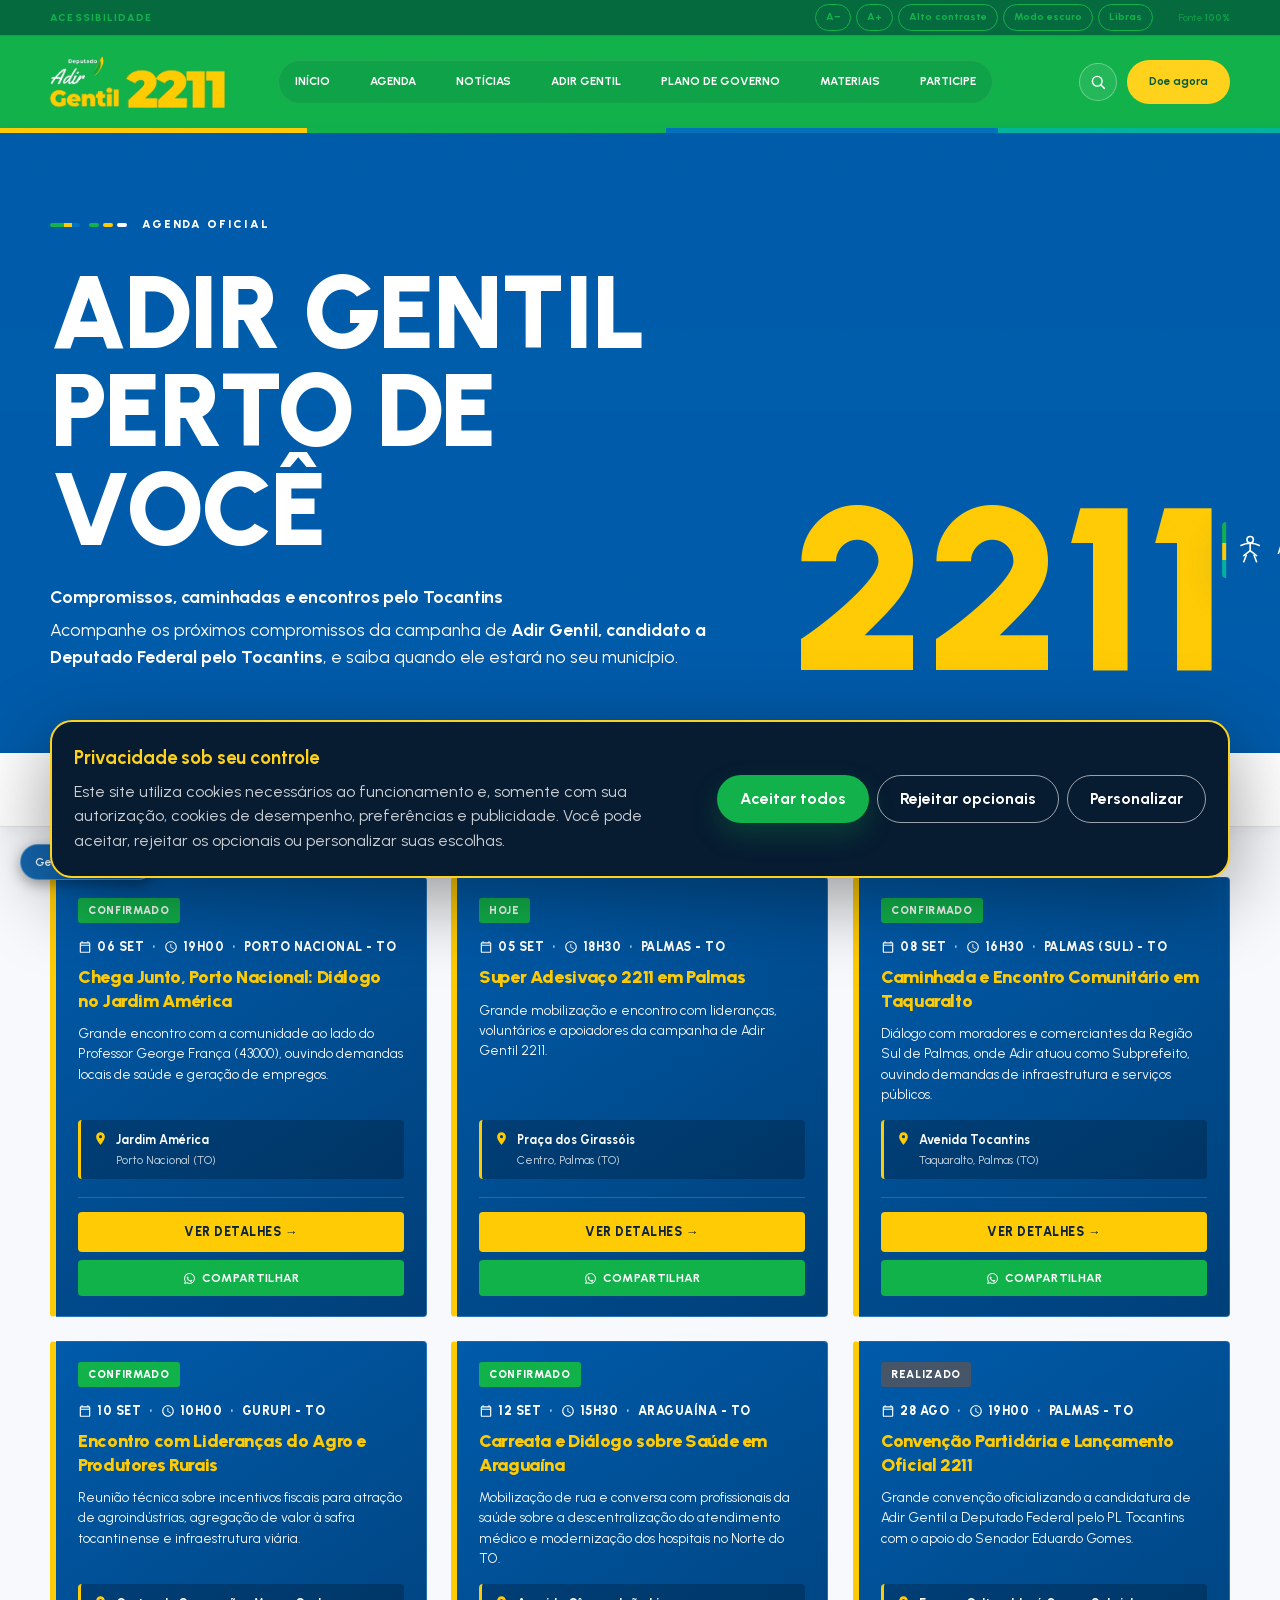
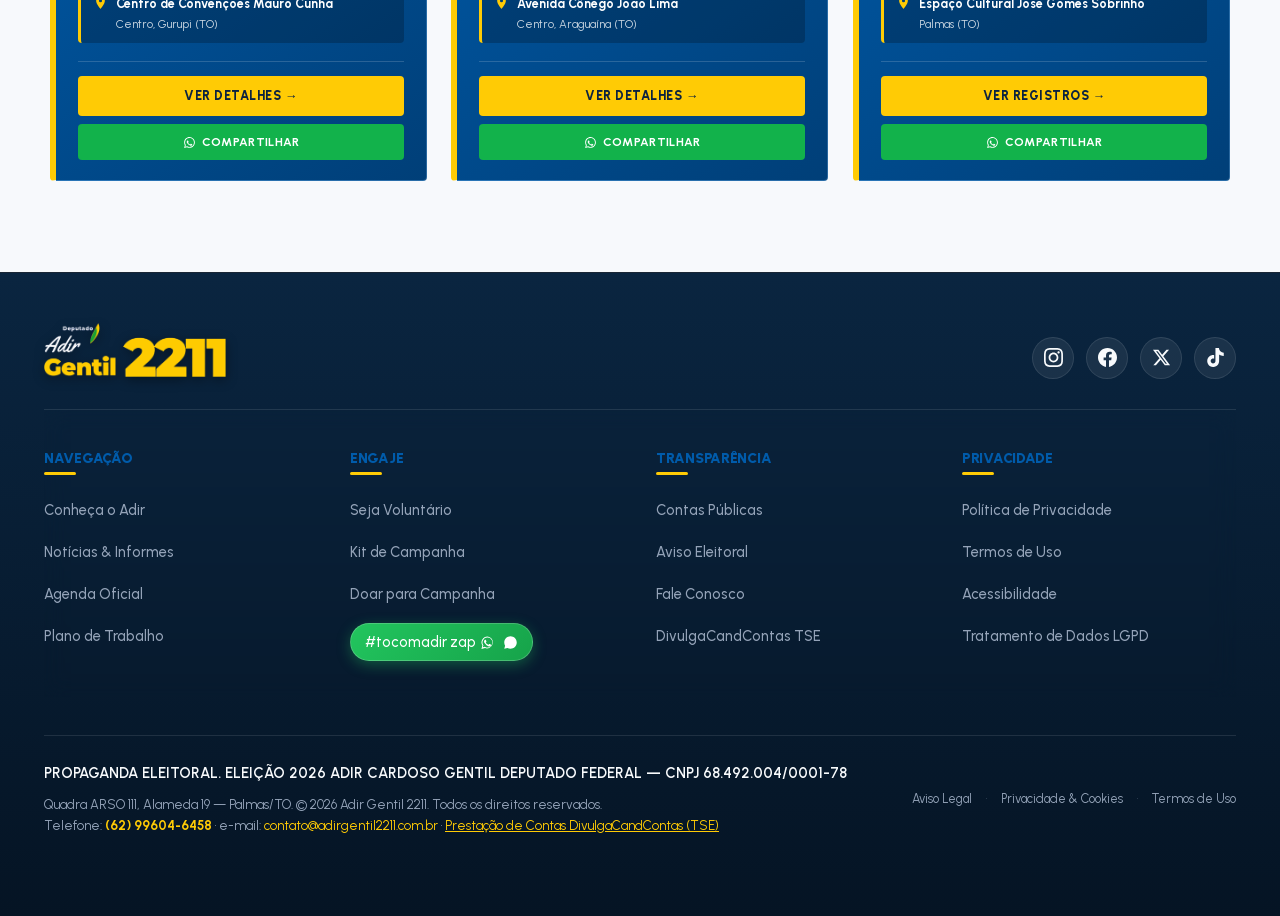
==== commit e65dc2bd: "fix(whatsapp): redireciona todos os botoes de whatsapp para contato oficial TM (+55 62 99604-6458)" ====
--- a/agenda.html
+++ b/agenda.html
@@ -767,7 +767,7 @@
   <a href="plano-de-governo.html"><span>05</span> Plano de Governo</a>
   <a href="materiais.html"><span>06</span> Materiais</a>
   <a href="participe.html"><span>07</span> Participe</a>
-  <a class="mobile-menu__cta" href="https://api.whatsapp.com/send?phone=5562996046458&text=Ol%C3%A1%20Adir%2C%20estou%20com%20voc%C3%AA%20no%202211!" target="_blank" rel="noopener noreferrer" data-track="click_tocomadir-zap" data-origin="menu">
+  <a class="mobile-menu__cta" href="https://api.whatsapp.com/send?phone=5562996046458&text=Ol%C3%A1%20Thiago!%20Vim%20pelo%20modelo%20de%20apresenta%C3%A7%C3%A3o%20de%20site%20pol%C3%ADtico%20e%20gostaria%20de%20conversar%20sobre%20a%20plataforma%20para%20minha%20campanha." target="_blank" rel="noopener noreferrer" data-track="click_tocomadir-zap" data-origin="menu">
     <svg class="mobile-menu__cta-icon" viewBox="0 0 24 24" width="22" height="22" fill="currentColor" aria-hidden="true"><path d="M12.04 2c-5.46 0-9.91 4.45-9.91 9.91 0 1.75.46 3.45 1.32 4.95L2.05 22l5.25-1.38c1.45.79 3.08 1.21 4.74 1.21 5.46 0 9.91-4.45 9.91-9.91 0-2.65-1.03-5.14-2.9-7.01A9.816 9.816 0 0 0 12.04 2zm.01 1.67c2.2 0 4.26.86 5.82 2.42a8.225 8.225 0 0 1 2.41 5.83c0 4.54-3.7 8.24-8.24 8.24-1.48 0-2.93-.4-4.2-1.15l-.3-.18-3.12.82.83-3.04-.2-.31a8.196 8.196 0 0 1-1.26-4.38c0-4.54 3.7-8.24 8.24-8.24zm4.52 11.53c-.25-.13-1.47-.72-1.7-.81-.23-.08-.39-.13-.56.13-.17.25-.64.81-.79.97-.14.17-.29.19-.54.06-.25-.13-1.06-.39-2.03-1.25-.75-.67-1.26-1.5-1.41-1.75-.15-.25-.02-.39.11-.51.11-.11.25-.29.37-.44.13-.15.17-.25.25-.42.08-.17.04-.32-.02-.44-.06-.13-.56-1.35-.77-1.85-.2-.49-.41-.42-.56-.43l-.48-.01c-.17 0-.44.06-.67.31-.23.25-.88.86-.88 2.1 0 1.24.9 2.44 1.03 2.61.13.17 1.77 2.7 4.29 3.78.6.26 1.07.41 1.44.53.6.19 1.15.16 1.58.1.48-.07 1.47-.6 1.68-1.18.21-.58.21-1.07.15-1.18-.06-.12-.22-.19-.47-.31z"/></svg>
     <span>Entre no #tocomadir zap</span>
   </a>
@@ -1253,7 +1253,7 @@
               <li><a href="materiais.html" data-cms-node="site-footer:text:7" data-cms-type="text" data-cms-link="site-footer:link:10">Kit de Campanha</a></li>
               <li><a href="participe.html#doacao" data-cms-node="site-footer:text:8" data-cms-type="text" data-cms-link="site-footer:link:11">Doar para Campanha</a></li>
               <li>
-                <a href="https://api.whatsapp.com/send?phone=5562996046458&amp;text=Ol%C3%A1,%20quero%20participar%20do%20%23tocomadir%20zap!" target="_blank" rel="noopener noreferrer" class="cta-link" aria-label="Participar do #tocomadir zap pelo WhatsApp" data-cms-link="site-footer:link:12">
+                <a href="https://api.whatsapp.com/send?phone=5562996046458&amp;text=Ol%C3%A1%20Thiago!%20Vim%20pelo%20modelo%20de%20apresenta%C3%A7%C3%A3o%20de%20site%20pol%C3%ADtico%20e%20gostaria%20de%20conversar%20sobre%20a%20plataforma%20para%20minha%20campanha." target="_blank" rel="noopener noreferrer" class="cta-link" aria-label="Participar do #tocomadir zap pelo WhatsApp" data-cms-link="site-footer:link:12">
                   <span>#tocomadir <span class="whatsapp-word">zap<svg class="whatsapp-inline-icon" viewBox="0 0 32 32" aria-hidden="true"><path d="M16.04 3A12.8 12.8 0 0 0 5.1 22.45L3 30l7.76-2.03A12.82 12.82 0 1 0 16.04 3Zm0 2.56a10.25 10.25 0 0 1 8.72 15.65 10.25 10.25 0 0 1-13.57 4.18l-.55-.33-4.6 1.2 1.23-4.47-.36-.58A10.24 10.24 0 0 1 16.04 5.56Zm-5.1 4.63c-.25 0-.65.1-.99.47-.34.37-1.3 1.27-1.3 3.1s1.34 3.6 1.52 3.85c.19.25 2.62 4 6.36 5.61 3.14 1.35 3.78 1.08 4.46 1.01.68-.06 2.2-.9 2.51-1.77.31-.87.31-1.61.22-1.77-.09-.16-.34-.25-.71-.44-.37-.19-2.2-1.09-2.54-1.21-.34-.12-.59-.19-.84.19-.25.37-.96 1.21-1.18 1.46-.22.25-.43.28-.81.09-.37-.19-1.57-.58-3-1.85a11.2 11.2 0 0 1-2.08-2.59c-.22-.37-.02-.57.16-.76.17-.17.37-.44.56-.65.19-.22.25-.37.37-.62.12-.25.06-.47-.03-.65-.09-.19-.84-2.02-1.15-2.77-.3-.73-.61-.63-.84-.65h-.71Z"></path></svg></span></span>
                   <svg width="14" height="14" viewBox="0 0 24 24" fill="currentColor" aria-hidden="true"><path d="M12 2C6.48 2 2 6.48 2 12c0 1.82.49 3.53 1.35 5L2 22l5.1-1.31C8.5 21.52 10.19 22 12 22c5.52 0 10-4.48 10-10S17.52 2 12 2z"></path></svg>
                 </a>
@@ -1285,9 +1285,14 @@
         <!-- Bottom Copy & Legal TSE Oficial -->
         <div class="footer-bottom">
           <div class="footer-legal-copy">
-            <strong style="display:block; margin-bottom: 6px; color: #f8fafc; font-size: 0.95rem;">ELEIÇÃO 2026 • ADIR GENTIL • DEPUTADO FEDERAL • PL TOCANTINS (2211)</strong>
+            <strong style="display:block; margin-bottom: 6px; color: #f8fafc; font-size: 0.92rem; text-transform: uppercase;">
+              Propaganda eleitoral. ELEIÇÃO 2026 ADIR CARDOSO GENTIL DEPUTADO FEDERAL — CNPJ 68.492.004/0001-78
+            </strong>
             <span style="display:block; font-size: 0.82rem; color: #94a3b8; line-height: 1.6;">
-              CNPJ da Campanha: <span class="cnpj-tag" style="background: rgba(255,255,255,0.12); color: #ffcb05; padding: 2px 6px; border-radius: 4px; font-family: monospace; font-weight: bold;" data-cms-node="site-footer:text:18" data-cms-type="text">68.492.004/0001-78</span> • Deputado Federal - Tocantins / BR • Partido Liberal - PL (Diretório Regional do Tocantins) • Comitê Central: Palmas - TO • <a href="https://divulgacandcontas.tse.jus.br/divulga/#/candidato/NORTE/TO/20322002026" target="_blank" rel="noopener noreferrer" style="color: #ffcb05; text-decoration: underline;" data-cms-node="site-footer:text:19" data-cms-type="text" data-cms-link="site-footer:link:19">Prestação de Contas DivulgaCandContas (TSE)</a>
+              Quadra ARSO 111, Alameda 19 — Palmas/TO. © 2026 Adir Gentil 2211. Todos os direitos reservados.<br/>
+              Telefone: <a href="tel:+5562996046458" style="color: #ffcb05; text-decoration: none; font-weight: bold;">(62) 99604-6458</a> • 
+              e-mail: <a href="mailto:contato@adirgentil2211.com.br" style="color: #ffcb05; text-decoration: none;">contato@adirgentil2211.com.br</a> • 
+              <a href="https://divulgacandcontas.tse.jus.br/divulga/#/candidato/NORTE/TO/20322002026" target="_blank" rel="noopener noreferrer" style="color: #ffcb05; text-decoration: underline;">Prestação de Contas DivulgaCandContas (TSE)</a>
             </span>
           </div>
           <div class="legal-links">
--- a/css/legal-revision-20260816.css
+++ b/css/legal-revision-20260816.css
@@ -567,16 +567,39 @@
 .cookie-manage {
   position: fixed;
   z-index: 9990;
-  left: 16px;
-  bottom: 16px;
-  padding: 9px 13px;
+  left: 20px !important;
+  bottom: 20px !important;
+  right: auto !important;
+  transform: none !important;
+  padding: 8px 14px;
   border: 1px solid rgba(255, 255, 255, 0.3);
   border-radius: 999px;
   color: #fff;
-  background: #005baa;
+  background: rgba(0, 91, 170, 0.92);
+  backdrop-filter: blur(8px);
+  -webkit-backdrop-filter: blur(8px);
+  box-shadow: 0 4px 14px rgba(0, 0, 0, 0.35);
   font: inherit;
   font-size: 0.74rem;
+  font-weight: 600;
   cursor: pointer;
+  transition: all 0.2s ease;
+}
+.cookie-manage:hover {
+  background: #005caa;
+  color: #ffcb05;
+  border-color: #ffcb05;
+  transform: translateY(-2px) !important;
+}
+
+@media (max-width: 640px) {
+  .cookie-manage {
+    left: 12px !important;
+    bottom: 12px !important;
+    padding: 6px 11px;
+    font-size: 0.70rem;
+    background: rgba(0, 60, 110, 0.95);
+  }
 }
 
 @media (max-width: 900px) {
--- a/css/site-footer-2026.css
+++ b/css/site-footer-2026.css
@@ -36,7 +36,7 @@
   border-radius: 0 !important;
   max-width: 1240px !important;
   margin: 0 auto !important;
-  padding: 48px 24px 36px !important;
+  padding: 48px 24px 80px !important;
   box-shadow: none !important;
   border: none !important;
   outline: none !important;
@@ -281,7 +281,7 @@
 /* Responsividade */
 @media (max-width: 900px) {
   .site-footer {
-    padding: 36px 20px 28px !important;
+    padding: 36px 20px 80px !important;
     border-radius: 0 !important;
   }
   .site-footer .footer-grid {
@@ -295,7 +295,7 @@
     padding: 0 !important;
   }
   .site-footer {
-    padding: 30px 16px 24px !important;
+    padding: 30px 16px 80px !important;
     border-radius: 0 !important;
   }
   .site-footer .footer-header {
